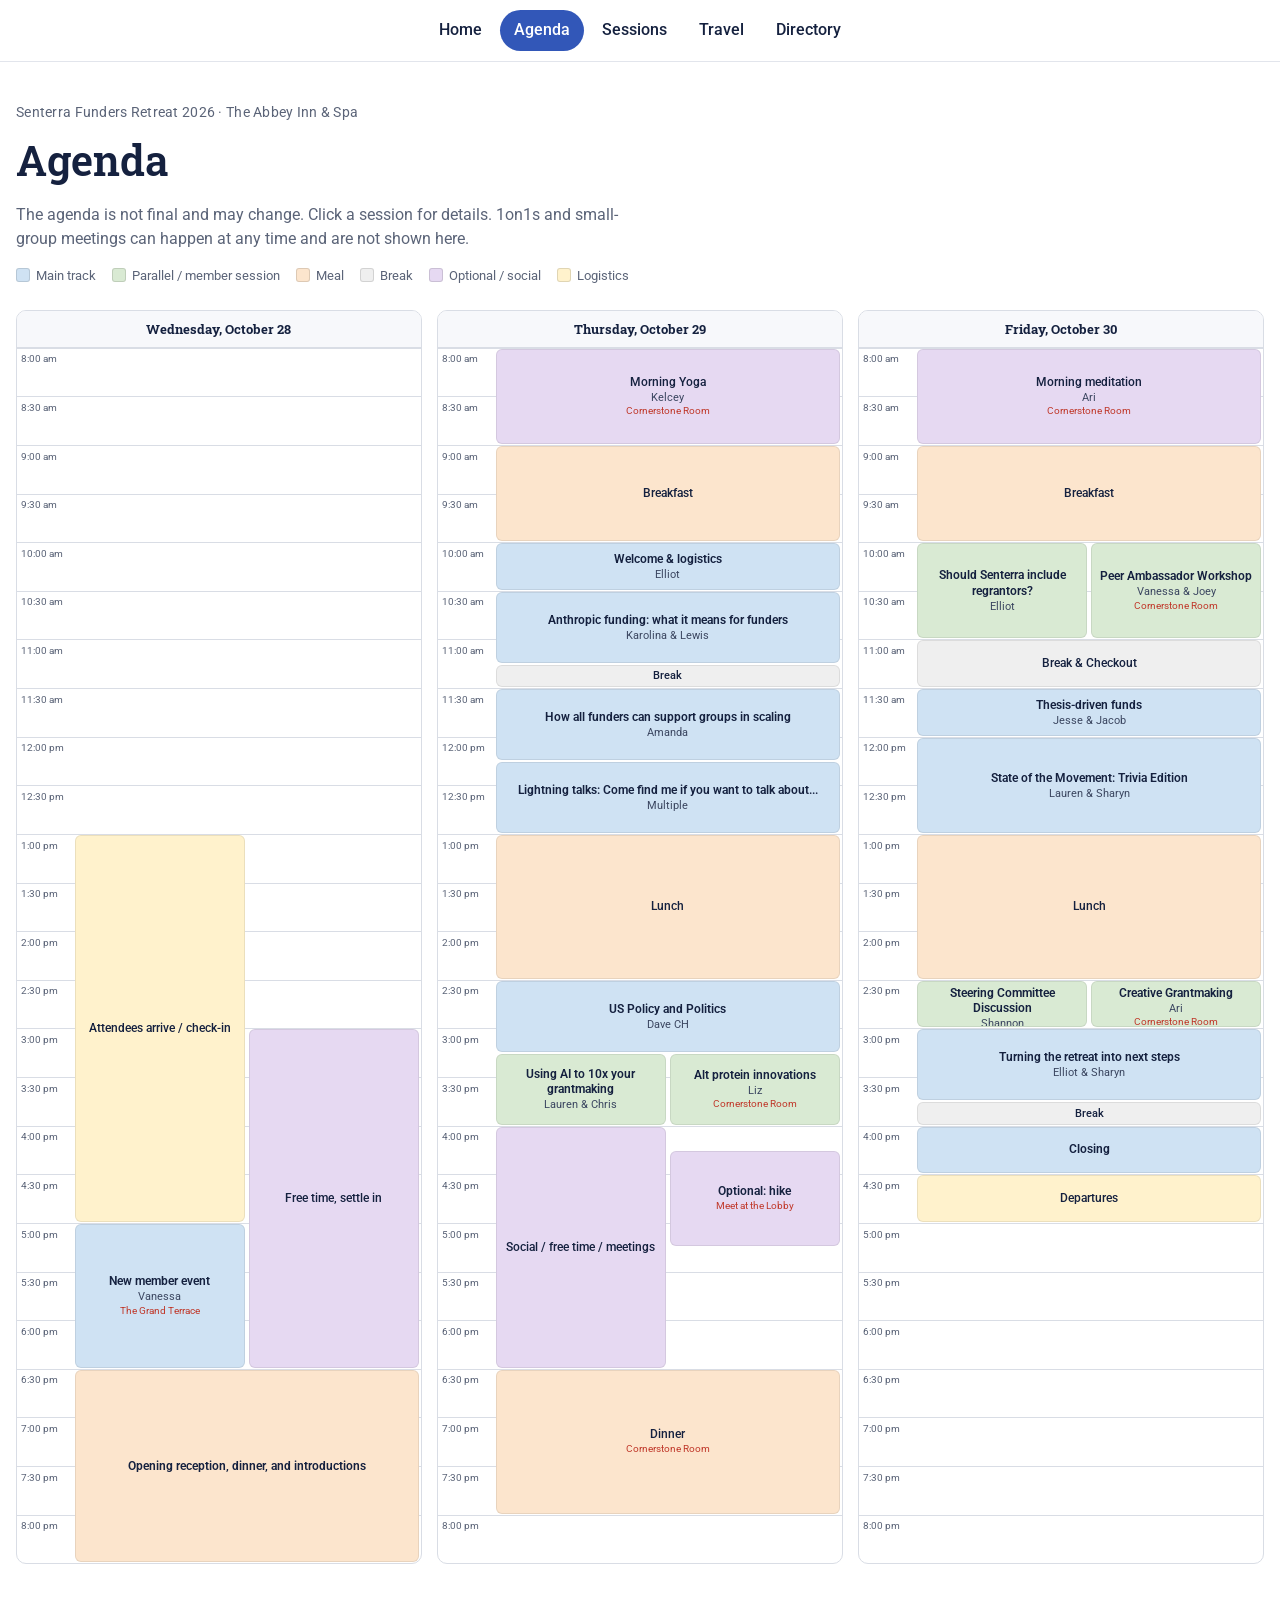
==== agenda.html @ dc3790ec "Update retreat site" ====
<!doctype html>
<html lang="en">
<head>
<meta charset="utf-8">
<meta name="viewport" content="width=device-width, initial-scale=1">
<title>Agenda | Senterra Retreat 2026</title>
<link rel="preconnect" href="https://fonts.googleapis.com">
<link rel="stylesheet" href="https://fonts.googleapis.com/css2?family=Roboto:wght@400;500;700&family=Roboto+Slab:wght@500;600&display=swap">
<link rel="stylesheet" href="style.css?v=1476d43f">
<script>if (/[?&]embed=1/.test(location.search)) document.documentElement.classList.add('embed');</script>
</head>
<body>
<nav class="site-nav" aria-label="Retreat pages"><a href="index.html">Home</a><a href="agenda.html" aria-current=page>Agenda</a><a href="schedule.html">Sessions</a><a href="travel.html">Travel</a><a href="https://docs.google.com/document/d/1ehSNhj6IiJPDJnCOW3jCg2T_M_ziEaqAg6VS68X19io/edit" target="_blank" rel="noopener">Directory</a></nav>
<main>
<header class="page-head">
<p class="eyebrow">Senterra Funders Retreat 2026 &middot; The Abbey Inn &amp; Spa</p>
<h1>Agenda</h1>
<p class="lede">The agenda is not final and may change. Click a session for details. 1on1s and small-group meetings can happen at any time and are not shown here.</p><div class="legend"><span><i style="background:#cfe2f3"></i>Main track</span><span><i style="background:#d9ead3"></i>Parallel / member session</span><span><i style="background:#fce5cd"></i>Meal</span><span><i style="background:#efefef"></i>Break</span><span><i style="background:#e6d9f2"></i>Optional / social</span><span><i style="background:#fff2cc"></i>Logistics</span></div>
</header>
<div class="agenda-days"><section class="day-grid" style="grid-template-rows:auto repeat(50, var(--slot))"><div class="g-day" style="grid-row:1;grid-column:1/4">Wednesday, October 28</div><div class="g-time" style="grid-row:2/4;grid-column:1">8:00 am</div><div class="g-band" style="grid-row:2/4;grid-column:2/4"></div><div class="g-time" style="grid-row:4/6;grid-column:1">8:30 am</div><div class="g-band" style="grid-row:4/6;grid-column:2/4"></div><div class="g-time" style="grid-row:6/8;grid-column:1">9:00 am</div><div class="g-band" style="grid-row:6/8;grid-column:2/4"></div><div class="g-time" style="grid-row:8/10;grid-column:1">9:30 am</div><div class="g-band" style="grid-row:8/10;grid-column:2/4"></div><div class="g-time" style="grid-row:10/12;grid-column:1">10:00 am</div><div class="g-band" style="grid-row:10/12;grid-column:2/4"></div><div class="g-time" style="grid-row:12/14;grid-column:1">10:30 am</div><div class="g-band" style="grid-row:12/14;grid-column:2/4"></div><div class="g-time" style="grid-row:14/16;grid-column:1">11:00 am</div><div class="g-band" style="grid-row:14/16;grid-column:2/4"></div><div class="g-time" style="grid-row:16/18;grid-column:1">11:30 am</div><div class="g-band" style="grid-row:16/18;grid-column:2/4"></div><div class="g-time" style="grid-row:18/20;grid-column:1">12:00 pm</div><div class="g-band" style="grid-row:18/20;grid-column:2/4"></div><div class="g-time" style="grid-row:20/22;grid-column:1">12:30 pm</div><div class="g-band" style="grid-row:20/22;grid-column:2/4"></div><div class="g-time" style="grid-row:22/24;grid-column:1">1:00 pm</div><div class="g-band" style="grid-row:22/24;grid-column:2/4"></div><div class="g-time" style="grid-row:24/26;grid-column:1">1:30 pm</div><div class="g-band" style="grid-row:24/26;grid-column:2/4"></div><div class="g-time" style="grid-row:26/28;grid-column:1">2:00 pm</div><div class="g-band" style="grid-row:26/28;grid-column:2/4"></div><div class="g-time" style="grid-row:28/30;grid-column:1">2:30 pm</div><div class="g-band" style="grid-row:28/30;grid-column:2/4"></div><div class="g-time" style="grid-row:30/32;grid-column:1">3:00 pm</div><div class="g-band" style="grid-row:30/32;grid-column:2/4"></div><div class="g-time" style="grid-row:32/34;grid-column:1">3:30 pm</div><div class="g-band" style="grid-row:32/34;grid-column:2/4"></div><div class="g-time" style="grid-row:34/36;grid-column:1">4:00 pm</div><div class="g-band" style="grid-row:34/36;grid-column:2/4"></div><div class="g-time" style="grid-row:36/38;grid-column:1">4:30 pm</div><div class="g-band" style="grid-row:36/38;grid-column:2/4"></div><div class="g-time" style="grid-row:38/40;grid-column:1">5:00 pm</div><div class="g-band" style="grid-row:38/40;grid-column:2/4"></div><div class="g-time" style="grid-row:40/42;grid-column:1">5:30 pm</div><div class="g-band" style="grid-row:40/42;grid-column:2/4"></div><div class="g-time" style="grid-row:42/44;grid-column:1">6:00 pm</div><div class="g-band" style="grid-row:42/44;grid-column:2/4"></div><div class="g-time" style="grid-row:44/46;grid-column:1">6:30 pm</div><div class="g-band" style="grid-row:44/46;grid-column:2/4"></div><div class="g-time" style="grid-row:46/48;grid-column:1">7:00 pm</div><div class="g-band" style="grid-row:46/48;grid-column:2/4"></div><div class="g-time" style="grid-row:48/50;grid-column:1">7:30 pm</div><div class="g-band" style="grid-row:48/50;grid-column:2/4"></div><div class="g-time" style="grid-row:50/52;grid-column:1">8:00 pm</div><div class="g-band" style="grid-row:50/52;grid-column:2/4"></div><div class="g-item static" style="grid-row:22/38;grid-column:2;background:#fff2cc"><span class="b-title">Attendees arrive / check-in</span></div><div class="g-item static" style="grid-row:30/44;grid-column:3;background:#e6d9f2"><span class="b-title">Free time, settle in</span></div><button type="button" class="g-item" data-id="s3" style="grid-row:38/44;grid-column:2;background:#cfe2f3"><span class="b-title">New member event</span><span class="b-who">Vanessa</span><span class="b-room">The Grand Terrace</span></button><button type="button" class="g-item" data-id="s4" style="grid-row:44/52;grid-column:2/4;background:#fce5cd"><span class="b-title">Opening reception, dinner, and introductions</span></button></section><section class="day-grid" style="grid-template-rows:auto repeat(50, var(--slot))"><div class="g-day" style="grid-row:1;grid-column:1/4">Thursday, October 29</div><div class="g-time" style="grid-row:2/4;grid-column:1">8:00 am</div><div class="g-band" style="grid-row:2/4;grid-column:2/4"></div><div class="g-time" style="grid-row:4/6;grid-column:1">8:30 am</div><div class="g-band" style="grid-row:4/6;grid-column:2/4"></div><div class="g-time" style="grid-row:6/8;grid-column:1">9:00 am</div><div class="g-band" style="grid-row:6/8;grid-column:2/4"></div><div class="g-time" style="grid-row:8/10;grid-column:1">9:30 am</div><div class="g-band" style="grid-row:8/10;grid-column:2/4"></div><div class="g-time" style="grid-row:10/12;grid-column:1">10:00 am</div><div class="g-band" style="grid-row:10/12;grid-column:2/4"></div><div class="g-time" style="grid-row:12/14;grid-column:1">10:30 am</div><div class="g-band" style="grid-row:12/14;grid-column:2/4"></div><div class="g-time" style="grid-row:14/16;grid-column:1">11:00 am</div><div class="g-band" style="grid-row:14/16;grid-column:2/4"></div><div class="g-time" style="grid-row:16/18;grid-column:1">11:30 am</div><div class="g-band" style="grid-row:16/18;grid-column:2/4"></div><div class="g-time" style="grid-row:18/20;grid-column:1">12:00 pm</div><div class="g-band" style="grid-row:18/20;grid-column:2/4"></div><div class="g-time" style="grid-row:20/22;grid-column:1">12:30 pm</div><div class="g-band" style="grid-row:20/22;grid-column:2/4"></div><div class="g-time" style="grid-row:22/24;grid-column:1">1:00 pm</div><div class="g-band" style="grid-row:22/24;grid-column:2/4"></div><div class="g-time" style="grid-row:24/26;grid-column:1">1:30 pm</div><div class="g-band" style="grid-row:24/26;grid-column:2/4"></div><div class="g-time" style="grid-row:26/28;grid-column:1">2:00 pm</div><div class="g-band" style="grid-row:26/28;grid-column:2/4"></div><div class="g-time" style="grid-row:28/30;grid-column:1">2:30 pm</div><div class="g-band" style="grid-row:28/30;grid-column:2/4"></div><div class="g-time" style="grid-row:30/32;grid-column:1">3:00 pm</div><div class="g-band" style="grid-row:30/32;grid-column:2/4"></div><div class="g-time" style="grid-row:32/34;grid-column:1">3:30 pm</div><div class="g-band" style="grid-row:32/34;grid-column:2/4"></div><div class="g-time" style="grid-row:34/36;grid-column:1">4:00 pm</div><div class="g-band" style="grid-row:34/36;grid-column:2/4"></div><div class="g-time" style="grid-row:36/38;grid-column:1">4:30 pm</div><div class="g-band" style="grid-row:36/38;grid-column:2/4"></div><div class="g-time" style="grid-row:38/40;grid-column:1">5:00 pm</div><div class="g-band" style="grid-row:38/40;grid-column:2/4"></div><div class="g-time" style="grid-row:40/42;grid-column:1">5:30 pm</div><div class="g-band" style="grid-row:40/42;grid-column:2/4"></div><div class="g-time" style="grid-row:42/44;grid-column:1">6:00 pm</div><div class="g-band" style="grid-row:42/44;grid-column:2/4"></div><div class="g-time" style="grid-row:44/46;grid-column:1">6:30 pm</div><div class="g-band" style="grid-row:44/46;grid-column:2/4"></div><div class="g-time" style="grid-row:46/48;grid-column:1">7:00 pm</div><div class="g-band" style="grid-row:46/48;grid-column:2/4"></div><div class="g-time" style="grid-row:48/50;grid-column:1">7:30 pm</div><div class="g-band" style="grid-row:48/50;grid-column:2/4"></div><div class="g-time" style="grid-row:50/52;grid-column:1">8:00 pm</div><div class="g-band" style="grid-row:50/52;grid-column:2/4"></div><div class="g-item static" style="grid-row:2/6;grid-column:2/4;background:#e6d9f2"><span class="b-title">Morning Yoga</span><span class="b-who">Kelcey</span><span class="b-room">Cornerstone Room</span></div><div class="g-item static" style="grid-row:6/10;grid-column:2/4;background:#fce5cd"><span class="b-title">Breakfast</span></div><button type="button" class="g-item" data-id="s7" style="grid-row:10/12;grid-column:2/4;background:#cfe2f3"><span class="b-title">Welcome &amp; logistics</span><span class="b-who">Elliot</span></button><button type="button" class="g-item" data-id="s8" style="grid-row:12/15;grid-column:2/4;background:#cfe2f3"><span class="b-title">Anthropic funding: what it means for funders</span><span class="b-who">Karolina &amp; Lewis</span></button><div class="g-item static short" style="grid-row:15/16;grid-column:2/4;background:#efefef"><span class="b-title">Break</span></div><button type="button" class="g-item" data-id="s10" style="grid-row:16/19;grid-column:2/4;background:#cfe2f3"><span class="b-title">How all funders can support groups in scaling</span><span class="b-who">Amanda</span></button><button type="button" class="g-item" data-id="s11" style="grid-row:19/22;grid-column:2/4;background:#cfe2f3"><span class="b-title">Lightning talks: Come find me if you want to talk about...</span><span class="b-who">Multiple</span></button><div class="g-item static" style="grid-row:22/28;grid-column:2/4;background:#fce5cd"><span class="b-title">Lunch</span></div><button type="button" class="g-item" data-id="s13" style="grid-row:28/31;grid-column:2/4;background:#cfe2f3"><span class="b-title">US Policy and Politics</span><span class="b-who">Dave CH</span></button><button type="button" class="g-item" data-id="s14" style="grid-row:31/34;grid-column:2;background:#d9ead3"><span class="b-title">Using AI to 10x your grantmaking</span><span class="b-who">Lauren &amp; Chris</span></button><button type="button" class="g-item" data-id="s15" style="grid-row:31/34;grid-column:3;background:#d9ead3"><span class="b-title">Alt protein innovations</span><span class="b-who">Liz</span><span class="b-room">Cornerstone Room</span></button><div class="g-item static" style="grid-row:34/44;grid-column:2;background:#e6d9f2"><span class="b-title">Social / free time / meetings</span></div><button type="button" class="g-item" data-id="s17" style="grid-row:35/39;grid-column:3;background:#e6d9f2"><span class="b-title">Optional: hike</span><span class="b-room">Meet at the Lobby</span></button><div class="g-item static" style="grid-row:44/50;grid-column:2/4;background:#fce5cd"><span class="b-title">Dinner</span><span class="b-room">Cornerstone Room</span></div></section><section class="day-grid" style="grid-template-rows:auto repeat(50, var(--slot))"><div class="g-day" style="grid-row:1;grid-column:1/4">Friday, October 30</div><div class="g-time" style="grid-row:2/4;grid-column:1">8:00 am</div><div class="g-band" style="grid-row:2/4;grid-column:2/4"></div><div class="g-time" style="grid-row:4/6;grid-column:1">8:30 am</div><div class="g-band" style="grid-row:4/6;grid-column:2/4"></div><div class="g-time" style="grid-row:6/8;grid-column:1">9:00 am</div><div class="g-band" style="grid-row:6/8;grid-column:2/4"></div><div class="g-time" style="grid-row:8/10;grid-column:1">9:30 am</div><div class="g-band" style="grid-row:8/10;grid-column:2/4"></div><div class="g-time" style="grid-row:10/12;grid-column:1">10:00 am</div><div class="g-band" style="grid-row:10/12;grid-column:2/4"></div><div class="g-time" style="grid-row:12/14;grid-column:1">10:30 am</div><div class="g-band" style="grid-row:12/14;grid-column:2/4"></div><div class="g-time" style="grid-row:14/16;grid-column:1">11:00 am</div><div class="g-band" style="grid-row:14/16;grid-column:2/4"></div><div class="g-time" style="grid-row:16/18;grid-column:1">11:30 am</div><div class="g-band" style="grid-row:16/18;grid-column:2/4"></div><div class="g-time" style="grid-row:18/20;grid-column:1">12:00 pm</div><div class="g-band" style="grid-row:18/20;grid-column:2/4"></div><div class="g-time" style="grid-row:20/22;grid-column:1">12:30 pm</div><div class="g-band" style="grid-row:20/22;grid-column:2/4"></div><div class="g-time" style="grid-row:22/24;grid-column:1">1:00 pm</div><div class="g-band" style="grid-row:22/24;grid-column:2/4"></div><div class="g-time" style="grid-row:24/26;grid-column:1">1:30 pm</div><div class="g-band" style="grid-row:24/26;grid-column:2/4"></div><div class="g-time" style="grid-row:26/28;grid-column:1">2:00 pm</div><div class="g-band" style="grid-row:26/28;grid-column:2/4"></div><div class="g-time" style="grid-row:28/30;grid-column:1">2:30 pm</div><div class="g-band" style="grid-row:28/30;grid-column:2/4"></div><div class="g-time" style="grid-row:30/32;grid-column:1">3:00 pm</div><div class="g-band" style="grid-row:30/32;grid-column:2/4"></div><div class="g-time" style="grid-row:32/34;grid-column:1">3:30 pm</div><div class="g-band" style="grid-row:32/34;grid-column:2/4"></div><div class="g-time" style="grid-row:34/36;grid-column:1">4:00 pm</div><div class="g-band" style="grid-row:34/36;grid-column:2/4"></div><div class="g-time" style="grid-row:36/38;grid-column:1">4:30 pm</div><div class="g-band" style="grid-row:36/38;grid-column:2/4"></div><div class="g-time" style="grid-row:38/40;grid-column:1">5:00 pm</div><div class="g-band" style="grid-row:38/40;grid-column:2/4"></div><div class="g-time" style="grid-row:40/42;grid-column:1">5:30 pm</div><div class="g-band" style="grid-row:40/42;grid-column:2/4"></div><div class="g-time" style="grid-row:42/44;grid-column:1">6:00 pm</div><div class="g-band" style="grid-row:42/44;grid-column:2/4"></div><div class="g-time" style="grid-row:44/46;grid-column:1">6:30 pm</div><div class="g-band" style="grid-row:44/46;grid-column:2/4"></div><div class="g-time" style="grid-row:46/48;grid-column:1">7:00 pm</div><div class="g-band" style="grid-row:46/48;grid-column:2/4"></div><div class="g-time" style="grid-row:48/50;grid-column:1">7:30 pm</div><div class="g-band" style="grid-row:48/50;grid-column:2/4"></div><div class="g-time" style="grid-row:50/52;grid-column:1">8:00 pm</div><div class="g-band" style="grid-row:50/52;grid-column:2/4"></div><div class="g-item static" style="grid-row:2/6;grid-column:2/4;background:#e6d9f2"><span class="b-title">Morning meditation</span><span class="b-who">Ari</span><span class="b-room">Cornerstone Room</span></div><div class="g-item static" style="grid-row:6/10;grid-column:2/4;background:#fce5cd"><span class="b-title">Breakfast</span></div><button type="button" class="g-item" data-id="s21" style="grid-row:10/14;grid-column:2;background:#d9ead3"><span class="b-title">Should Senterra include regrantors?</span><span class="b-who">Elliot</span></button><button type="button" class="g-item" data-id="s22" style="grid-row:10/14;grid-column:3;background:#d9ead3"><span class="b-title">Peer Ambassador Workshop</span><span class="b-who">Vanessa &amp; Joey</span><span class="b-room">Cornerstone Room</span></button><div class="g-item static" style="grid-row:14/16;grid-column:2/4;background:#efefef"><span class="b-title">Break &amp; Checkout</span></div><button type="button" class="g-item" data-id="s24" style="grid-row:16/18;grid-column:2/4;background:#cfe2f3"><span class="b-title">Thesis-driven funds</span><span class="b-who">Jesse &amp; Jacob</span></button><button type="button" class="g-item" data-id="s25" style="grid-row:18/22;grid-column:2/4;background:#cfe2f3"><span class="b-title">State of the Movement: Trivia Edition</span><span class="b-who">Lauren &amp; Sharyn</span></button><div class="g-item static" style="grid-row:22/28;grid-column:2/4;background:#fce5cd"><span class="b-title">Lunch</span></div><button type="button" class="g-item" data-id="s27" style="grid-row:28/30;grid-column:2;background:#d9ead3"><span class="b-title">Steering Committee Discussion</span><span class="b-who">Shannon</span></button><button type="button" class="g-item" data-id="s28" style="grid-row:28/30;grid-column:3;background:#d9ead3"><span class="b-title">Creative Grantmaking</span><span class="b-who">Ari</span><span class="b-room">Cornerstone Room</span></button><button type="button" class="g-item" data-id="s29" style="grid-row:30/33;grid-column:2/4;background:#cfe2f3"><span class="b-title">Turning the retreat into next steps</span><span class="b-who">Elliot &amp; Sharyn</span></button><div class="g-item static short" style="grid-row:33/34;grid-column:2/4;background:#efefef"><span class="b-title">Break</span></div><button type="button" class="g-item" data-id="s31" style="grid-row:34/36;grid-column:2/4;background:#cfe2f3"><span class="b-title">Closing</span></button><div class="g-item static" style="grid-row:36/38;grid-column:2/4;background:#fff2cc"><span class="b-title">Departures</span></div></section></div><dialog id="detail"><div class="m-head"><h3 id="m-title"></h3><button type="button" class="m-close" aria-label="Close">&times;</button></div><div id="m-body"></div></dialog>
</main>
<script>(function(){var D={"s3": {"title": "New member event", "html": "<p class=\"m-meta\">5:00 pm to 6:30 pm · 90 min · The Grand Terrace<\/p><div class=\"m-who\"><h4>Led by<\/h4><span class=\"leader\"><strong>Vanessa Johansson<\/strong>, European Philanthropy Lead, Senterra Funders; The Expanding Circle Fund<\/span><\/div><div class=\"part\"><h4>What it covers<\/h4><p>This session is an informal gathering for new Senterra members to meet each other and the team.<\/p><\/div><div class=\"part\"><h4>Who it&#x27;s for<\/h4><p>Members attending their first Senterra retreat, or who joined in the past year.<\/p><\/div><div class=\"part\"><h4>What you&#x27;ll get out of it<\/h4><p>This will be a chance to build connections early, so you can make the most of the retreat.<\/p><\/div>"}, "s4": {"title": "Opening reception, dinner, and introductions", "html": "<p class=\"m-meta\">6:30 pm to 8:30 pm · 120 min<\/p><p>During the reception there will be a short activity to meet some of the other attendees.<\/p>"}, "s7": {"title": "Welcome & logistics", "html": "<p class=\"m-meta\">10:00 am to 10:30 am · 30 min<\/p><div class=\"m-who\"><h4>Led by<\/h4><span class=\"leader\"><strong>Elliot Teperman<\/strong>, Director of Partnerships, Senterra Funders<\/span><\/div><div class=\"part\"><h4>What it covers<\/h4><p>This session will open the retreat with remarks on its goals, how the program is structured, and what has changed from previous years.<\/p><\/div><div class=\"part\"><h4>Who it&#x27;s for<\/h4><p>All attendees.<\/p><\/div><div class=\"part\"><h4>What you&#x27;ll get out of it<\/h4><p>Attendees will have a clear picture of the program and how to make the most of their time at the retreat.<\/p><\/div>"}, "s8": {"title": "Anthropic funding: what it means for funders", "html": "<p class=\"m-meta\">10:30 am to 11:15 am · 45 min<\/p><div class=\"m-who\"><h4>Led by<\/h4><span class=\"leader\"><strong>Karolina Sarek<\/strong>, Director, Effective Altruism Animal Welfare Fund<\/span><span class=\"leader\"><strong>Lewis Bollard<\/strong>, Farm Animal Welfare Fund Managing Director, Coefficient Giving<\/span><\/div><div class=\"part\"><h4>What it covers<\/h4><p>The potential impact of Anthropic donors on the FAW movement and its funders<\/p><\/div><div class=\"part\"><h4>Who it&#x27;s for<\/h4><p>Funders interested in modifying their approach in light of new Anthropic donors<\/p><\/div><div class=\"part\"><h4>What you&#x27;ll get out of it<\/h4><p>How EA AWF and CG are reacting, and how other funders may approach this question<\/p><\/div>"}, "s10": {"title": "How all funders can support groups in scaling", "html": "<p class=\"m-meta\">11:30 am to 12:15 pm · 45 min<\/p><div class=\"m-who\"><h4>Led by<\/h4><span class=\"leader\"><strong>Amanda Hungerford<\/strong>, Senior Program Officer for Farm Animal Welfare, Coefficient Giving<\/span><\/div><div class=\"part\"><h4>What it covers<\/h4><p>This session will consider how to think about scaling grantees.  It will include questions to ask when groups scale (or have recently scaled up), as well as ways to support organizations as they scale.<\/p><\/div><div class=\"part\"><h4>Who it&#x27;s for<\/h4><p>Funders who are interested in funding growing organizations, as well as funders who are interested in meta organizations that can offer support to scaling groups.<\/p><\/div><div class=\"part\"><h4>What you&#x27;ll get out of it<\/h4><p>This will be a place to discuss assessing groups’ readiness to scale, and how to help groups to scale responsibly.<\/p><\/div>"}, "s11": {"title": "Lightning talks: Come find me if you want to talk about...", "html": "<p class=\"m-meta\">12:15 pm to 1:00 pm · 45 min<\/p><div class=\"m-who\"><h4>Led by<\/h4><span class=\"leader\"><strong>Multiple<\/strong><\/span><\/div><div class=\"part\"><h4>What it covers<\/h4><p>This session will be a series of 5-minute talks, each an invitation for more discussion on a topic chosen by the speaker. There will be no Q&amp;A after each talk, so conversations continue over the rest of the retreat.<\/p><\/div><div class=\"part\"><h4>Who it&#x27;s for<\/h4><p>All attendees, especially anyone looking for new ideas or people to connect with.<\/p><\/div><div class=\"part\"><h4>What you&#x27;ll get out of it<\/h4><p>Attendees will get a quick tour of topics members care about, and will know which speakers to find for follow-up conversations.<\/p><\/div><div class=\"part\"><h4>Talks include<\/h4><ul class=\"talks\"><li><strong>Ultra processed Foods: Opportunity and Risk<\/strong> <span class=\"who\">Meghan O&#x27;Brien Lowery<\/span><\/li><li><strong>Why active grantmaking will be more important in the future<\/strong> <span class=\"who\">Joey Savoie<\/span><\/li><li><strong>What is the Senterra Steering Committee<\/strong> <span class=\"who\">Shannon Campion<\/span><\/li><li><strong>Unlocking More Climate Capital for Food Systems<\/strong> <span class=\"who\">Max Elder<\/span><\/li><li><strong>How Elections Are Won And Lost<\/strong> <span class=\"who\">Chris Conrad<\/span><\/li><li><strong>We Need More Policy Researchers<\/strong> <span class=\"who\">Gage Weston<\/span><\/li><\/ul><\/div>"}, "s13": {"title": "US Policy and Politics", "html": "<p class=\"m-meta\">2:30 pm to 3:15 pm · 45 min<\/p><div class=\"m-who\"><h4>Led by<\/h4><span class=\"leader\"><strong>David Coman-Hidy<\/strong>, President, The Navigation Fund<\/span><\/div><div class=\"part\"><h4>What it covers<\/h4><p>What we learned fighting the Save Our Bacon Act, where political work for animals is headed over the next few years, and the practical ways individual donors can get involved, from c4 giving to direct contributions to candidates.<\/p><\/div><div class=\"part\"><h4>Who it&#x27;s for<\/h4><p>Anyone curious about the movement&#x27;s growing political work, and especially anyone who&#x27;s felt a little uneasy about giving money to politicians.<\/p><\/div><div class=\"part\"><h4>What you&#x27;ll get out of it<\/h4><p>A clear case for why political giving may be one of the highest-leverage moves available to individual donors right now, plus concrete next steps if you want to jump in.<\/p><\/div>"}, "s14": {"title": "Using AI to 10x your grantmaking", "html": "<p class=\"m-meta\">3:15 pm to 4:00 pm · 45 min<\/p><div class=\"m-who\"><h4>Led by<\/h4><span class=\"leader\"><strong>Lauren Kohler<\/strong>, Director of Philanthropy, Stray Dog Institute<\/span><span class=\"leader\"><strong>Chris Conrad<\/strong>, Director of Research &amp; Programs, Nova Vista Foundation<\/span><\/div><div class=\"part\"><h4>What it covers<\/h4><p>How two funders use AI at each stage of their grantmaking cycles to significantly expand the depth, breadth, and speed of their philanthropy. We’ll look at AI-powered due diligence and research, portfolio scoring, writing, and more, and demonstrate how each workflow was built.<\/p><\/div><div class=\"part\"><h4>Who it&#x27;s for<\/h4><p>Grantmakers at any level of AI familiarity are welcome. The two presentations are pitched at different levels of technical depth, and we&#x27;ll open with a quick activity to gauge attendees’ AI use and familiarity.<\/p><\/div><div class=\"part\"><h4>What you&#x27;ll get out of it<\/h4><p>Specific, replicable AI applications for grantmaking shown through screenshots of the actual tools in use, as well as time to brainstorm and discuss how these approaches could apply to your own work.<\/p><\/div>"}, "s15": {"title": "Alt protein innovations", "html": "<p class=\"m-meta\">3:15 pm to 4:00 pm · 45 min · Cornerstone Room · Parallel session<\/p><div class=\"m-who\"><h4>Led by<\/h4><span class=\"leader\"><strong>Liz Specht<\/strong>, VP of Science &amp; Strategic Initiatives, Food System Innovations<\/span><\/div><p class=\"tbc\">Session details coming soon.<\/p>"}, "s17": {"title": "Optional: hike", "html": "<p class=\"m-meta\">4:15 pm to 5:15 pm · 60 min · Meet at the Lobby<\/p><p>The hike is a gentle 40 minute loop around Fort Hill Park.<\/p><div class=\"part\"><h4>Details<\/h4><p>Fort Hill Park has wooded dirt trails with some rocky sections and a few moderately steep stretches, but it isn’t a demanding hike. Sturdy sneakers or walking shoes with good grip are enough, so there’s no need to pack boots in your luggage. If it’s been raining, the trails can be a bit muddy, so a pair of shoes you don’t mind getting dirty is ideal.<\/p><\/div>"}, "s21": {"title": "Should Senterra include regrantors?", "html": "<p class=\"m-meta\">10:00 am to 11:00 am · 60 min<\/p><div class=\"m-who\"><h4>Led by<\/h4><span class=\"leader\"><strong>Elliot Teperman<\/strong>, Director of Partnerships, Senterra Funders<\/span><\/div><div class=\"part\"><h4>What it covers<\/h4><p>This session will gather member views on whether Senterra should make some programming available to regranters given the coming increase in regrantors. We&#x27;ll explore the viability and pros and cons of different options.<\/p><\/div><div class=\"part\"><h4>Who it&#x27;s for<\/h4><p>Members who give through regranters, work closely with them, or have views on who should be part of Senterra’s community.<\/p><\/div><div class=\"part\"><h4>What you&#x27;ll get out of it<\/h4><p>This will be a place to weigh the benefits and risks of each approach, informing how Senterra defines membership going forward.<\/p><\/div>"}, "s22": {"title": "Peer Ambassador Workshop", "html": "<p class=\"m-meta\">10:00 am to 11:00 am · 60 min · Cornerstone Room · Parallel session<\/p><div class=\"m-who\"><h4>Led by<\/h4><span class=\"leader\"><strong>Vanessa Johansson<\/strong>, European Philanthropy Lead, Senterra Funders; The Expanding Circle Fund<\/span><span class=\"leader\"><strong>Joey Savoie<\/strong>, The Expanding Circle Fund<\/span><\/div><div class=\"part\"><h4>What it covers<\/h4><p>Often, the most impactful thing you can do as a donor is to help your network give more, and give better. This workshop offers a practical playbook grounded in psychology, matchmaking principles, and field-tested event formats.<\/p><\/div><div class=\"part\"><h4>Who it&#x27;s for<\/h4><p>Anybody who would like to mobilise more funding towards philanthropic causes from their peers, or funding towards more impactful areas<\/p><\/div><div class=\"part\"><h4>What you&#x27;ll get out of it<\/h4><p>A guidebook to help mobilise more capital from peers into animal advocacy, and increased confidence to do so.<\/p><\/div>"}, "s24": {"title": "Thesis-driven funds", "html": "<p class=\"m-meta\">11:30 am to 12:00 pm · 30 min<\/p><div class=\"m-who\"><h4>Led by<\/h4><span class=\"leader\"><strong>Jesse Marks<\/strong><\/span><span class=\"leader\"><strong>Jacob Eliosoff<\/strong><\/span><\/div><p>This session will explore the role of thesis-driven funds and regranting in a funder’s portfolio. We&#x27;ll cover the case for deferring to a fund’s specific theory of change, as well as the limits of that approach. More details coming soon.<\/p>"}, "s25": {"title": "State of the Movement: Trivia Edition", "html": "<p class=\"m-meta\">12:00 pm to 1:00 pm · 60 min<\/p><div class=\"m-who\"><h4>Led by<\/h4><span class=\"leader\"><strong>Lauren Kohler<\/strong>, Director of Philanthropy, Stray Dog Institute<\/span><span class=\"leader\"><strong>Sharyn Marie<\/strong>, Director of Philanthropic Advising, Senterra Funders<\/span><\/div><div class=\"part\"><h4>What it covers<\/h4><p>Live trivia combined with a fast-paced look back at the past year in farmed animal protection, pairing new State of the Movement funding data with an overview of the movement’s biggest wins, setbacks and trends. The session will close with a preview of Stray Dog&#x27;s new Movement Intelligence platform. Bring your phone to participate in the trivia.<\/p><\/div><div class=\"part\"><h4>Who it&#x27;s for<\/h4><p>Any member interested in a current, data-grounded picture of the movement. No prior knowledge required - the session is designed so that funders at any level of movement knowledge can participate, win prizes, and come away with new learnings.<\/p><\/div><div class=\"part\"><h4>What you&#x27;ll get out of it<\/h4><p>A view of how movement resources have shifted by geography, animal and intervention, and examples of specific wins and trends, as well as a first look at the Movement Intelligence platform. Plus, bragging rights and prizes.<\/p><\/div>"}, "s27": {"title": "Steering Committee positions within Senterra", "html": "<p class=\"m-meta\">2:30 pm to 3:00 pm · 30 min<\/p><div class=\"m-who\"><h4>Led by<\/h4><span class=\"leader\"><strong>Shannon Campion<\/strong>, Executive Director, Senterra Funders<\/span><\/div><div class=\"part\"><h4>What it covers<\/h4><p>This session will give an overview of the Steering Committee at Senterra, and what is involved.<\/p><\/div><div class=\"part\"><h4>Who it&#x27;s for<\/h4><p>Members who are interested in helping to govern Senterra and shape its direction.<\/p><\/div><div class=\"part\"><h4>What you&#x27;ll get out of it<\/h4><p>This will be a place to understand the roles and time commitment, so you can decide whether to put your name forward.<\/p><\/div>"}, "s28": {"title": "Creative Ways to Multiply Your Giving", "html": "<p class=\"m-meta\">2:30 pm to 3:00 pm · 30 min · Cornerstone Room · Parallel session<\/p><div class=\"m-who\"><h4>Led by<\/h4><span class=\"leader\"><strong>Ari Nessel<\/strong>, Founder, Mobius<\/span><\/div><div class=\"part\"><h4>What it covers<\/h4><p>Ari walks through the field-tested ways Mobius stretches its giving beyond the standard grant, from counterfactual matches, bequest matches and catalytic first-dollar grants to bridge loans and non-financial support like shared housing and coaching.<\/p><\/div><div class=\"part\"><h4>Who it&#x27;s for<\/h4><p>Any funder who wants more impact per dollar, and especially individual donors and smaller funders looking to make their giving go further.<\/p><\/div><div class=\"part\"><h4>What you&#x27;ll get out of it<\/h4><p>A practical menu of giving structures funders can consider adopting for their own grantmaking.<\/p><\/div>"}, "s29": {"title": "Turning the retreat into next steps", "html": "<p class=\"m-meta\">3:00 pm to 3:45 pm · 45 min<\/p><div class=\"m-who\"><h4>Led by<\/h4><span class=\"leader\"><strong>Elliot Teperman<\/strong>, Director of Partnerships, Senterra Funders<\/span><span class=\"leader\"><strong>Sharyn Marie<\/strong>, Director of Philanthropic Advising, Senterra Funders<\/span><\/div><div class=\"part\"><h4>What it covers<\/h4><p>This session will give attendees time to review the ideas, connections, and open questions that came up over the retreat and turn them into concrete follow-ups. This includes both personal next steps, and new projects that Senterra or Senterra members might spin up.<\/p><\/div><div class=\"part\"><h4>Who it&#x27;s for<\/h4><p>All attendees, particularly those who have new collaborations, projects, or changes to their giving in mind.<\/p><\/div><div class=\"part\"><h4>What you&#x27;ll get out of it<\/h4><p>Attendees will leave with specific next steps, people to follow up with, and a plan for how to keep the momentum going after the retreat.<\/p><\/div>"}, "s31": {"title": "Closing", "html": "<p class=\"m-meta\">4:00 pm to 4:30 pm · 30 min<\/p><div class=\"part\"><h4>What it covers<\/h4><p>This session will wrap up the retreat by drawing together key themes and takeaways, both personal and collective. It will also cover next steps for Senterra and for members.<\/p><\/div><div class=\"part\"><h4>Who it&#x27;s for<\/h4><p>All attendees.<\/p><\/div><div class=\"part\"><h4>What you&#x27;ll get out of it<\/h4><p>Attendees will leave with clarity on what to follow up on and how to stay connected after the retreat.<\/p><\/div>"}};var dlg=document.getElementById('detail');document.addEventListener('click',function(e){var b=e.target.closest('[data-id]');if(b&&D[b.dataset.id]){document.getElementById('m-title').textContent=D[b.dataset.id].title;document.getElementById('m-body').innerHTML=D[b.dataset.id].html;dlg.showModal();}if(e.target===dlg||e.target.closest('.m-close'))dlg.close();});})();</script>
</body>
</html>
---- style.css ----
:root {
  --ink: #15213f;
  --muted: #5b6478;
  --accent: #3257b8;
  --accent-soft: #e9eefa;
  --line: #e2e5ec;
  --bg: #ffffff;
  --panel: #f7f8fb;
  --meal: #fbf3e4;
  --optional: #eef6ef;
  --par: #f3eefa;
  --par-ink: #6a43a8;
}
@media (prefers-color-scheme: dark) {
  :root:not([data-theme="light"]) {
    --ink: #e8ebf3; --muted: #a2a9ba; --accent: #8fa8ec; --accent-soft: #1f2a47;
    --line: #2c3343; --bg: #11141c; --panel: #181c26; --meal: #2a2416;
    --optional: #17261b; --par: #241c33; --par-ink: #c3a8f0;
  }
}
:root[data-theme="dark"] {
  --ink: #e8ebf3; --muted: #a2a9ba; --accent: #8fa8ec; --accent-soft: #1f2a47;
  --line: #2c3343; --bg: #11141c; --panel: #181c26; --meal: #2a2416;
  --optional: #17261b; --par: #241c33; --par-ink: #c3a8f0;
}

* { box-sizing: border-box; }
body {
  margin: 0; background: var(--bg); color: var(--ink);
  font: 16px/1.55 Roboto, system-ui, sans-serif;
}
main { max-width: 1080px; margin: 0 auto; padding: 24px 16px 64px; }
a { color: var(--accent); }
h1, h2 { font-family: "Roboto Slab", Georgia, serif; font-weight: 600; }

.site-nav {
  position: sticky; top: 0; z-index: 5; display: flex; gap: 4px; justify-content: center;
  padding: 10px 16px; background: var(--bg); border-bottom: 1px solid var(--line); flex-wrap: wrap;
}
.site-nav a {
  padding: 8px 14px; border-radius: 999px; text-decoration: none; color: var(--ink); font-weight: 500;
}
.site-nav a:hover { background: var(--accent-soft); }
.site-nav a[aria-current] { background: var(--accent); color: #fff; }
.embed .site-nav, .embed .eyebrow, .embed .page-head h1 { display: none; }
.embed main { padding-top: 8px; }

.page-head { margin-bottom: 24px; }
.eyebrow { color: var(--muted); font-size: 14px; margin: 16px 0 4px; letter-spacing: .02em; }
.page-head h1 { font-size: clamp(30px, 5vw, 42px); margin: 0 0 10px; }
.lede { color: var(--muted); max-width: 70ch; margin: 0; }
.notice {
  background: var(--panel); border-left: 3px solid var(--accent); padding: 12px 14px;
  border-radius: 6px; font-size: 14px; color: var(--muted); max-width: 80ch;
}

.toolbar { display: flex; gap: 12px; align-items: center; justify-content: space-between;
  flex-wrap: wrap; margin-top: 18px; }
.jump { display: flex; gap: 6px; flex-wrap: wrap; }
.jump a, .toolbar button {
  font: inherit; font-size: 14px; padding: 6px 12px; border-radius: 999px;
  border: 1px solid var(--line); background: var(--bg); color: var(--ink); text-decoration: none; cursor: pointer;
}
.jump a:hover, .toolbar button:hover { border-color: var(--accent); }
.toolbar input {
  width: 100%; max-width: 520px; font: inherit; padding: 10px 14px; border-radius: 8px;
  border: 1px solid var(--line); background: var(--bg); color: var(--ink);
}

time { font-variant-numeric: tabular-nums; color: var(--muted); white-space: nowrap; }
.who { color: var(--muted); }
.tag {
  display: inline-block; font-size: 11px; font-weight: 700; text-transform: uppercase; letter-spacing: .05em;
  color: var(--par-ink); background: var(--par); padding: 1px 7px; border-radius: 4px; margin-right: 8px;
  vertical-align: 2px;
}
.tbc { color: var(--muted); font-style: italic; }

/* Agenda outline */
.days { display: grid; grid-template-columns: repeat(auto-fit, minmax(290px, 1fr)); gap: 20px; }
.day { background: var(--panel); border-radius: 12px; padding: 18px; }
.day h2, .day-block h2 { font-size: 20px; margin: 0 0 12px; }
.day h2 span, .day-block h2 span {
  display: block; font: 400 14px Roboto, sans-serif; color: var(--muted); margin-top: 2px;
}
.outline { list-style: none; margin: 0; padding: 0; }
.outline li {
  display: grid; grid-template-columns: 72px 1fr; gap: 8px; padding: 8px 0;
  border-top: 1px solid var(--line); font-size: 15px;
}
.outline li:first-child { border-top: 0; }
.outline .what { font-weight: 500; }
.outline .who { display: block; font-weight: 400; font-size: 13px; }
.outline li[data-kind="meal"] .what, .outline li[data-kind="break"] .what,
.outline li[data-kind="logistics"] .what, .outline li[data-kind="optional"] .what {
  font-weight: 400; color: var(--muted);
}
.outline li.par { padding-left: 12px; border-left: 2px solid var(--par-ink); }

/* Session details */
.day-block { margin-top: 36px; scroll-margin-top: 64px; }
.slot { display: grid; grid-template-columns: 80px 1fr; gap: 10px; }
.slot.minor {
  padding: 9px 14px; font-size: 14px; color: var(--muted); border-radius: 8px; margin: 6px 0;
}
.slot.minor[data-kind="meal"] { background: var(--meal); }
.slot.minor[data-kind="optional"] { background: var(--optional); }
.slot.minor .room { grid-column: 2; font-size: 13px; }
details.session {
  display: block; border: 1px solid var(--line); border-radius: 10px; margin: 8px 0; background: var(--bg);
}
details.session.par { border-left: 4px solid var(--par-ink); }
details.session[open] { border-color: var(--accent); }
details.session summary {
  display: grid; grid-template-columns: 80px 1fr 20px; gap: 10px; padding: 14px; cursor: pointer;
  list-style: none;
}
details.session summary::-webkit-details-marker { display: none; }
details.session summary::after {
  content: "+"; font-size: 22px; line-height: 1; color: var(--accent); text-align: right;
}
details.session[open] summary::after { content: "\2212"; }
.s-title { font-weight: 700; font-size: 17px; }
.meta { display: flex; flex-wrap: wrap; gap: 4px 14px; font-size: 14px; color: var(--muted); margin-top: 4px; }
.meta .who { color: var(--ink); font-weight: 500; }
.s-body { padding: 0 14px 16px 104px; max-width: 80ch; }
.s-body p { margin: 0 0 8px; }
.part { margin-top: 12px; }
.part h4 {
  margin: 0 0 4px; font-size: 12px; text-transform: uppercase; letter-spacing: .06em; color: var(--accent);
}
.talks { margin: 0; padding-left: 18px; }
.talks li { margin-bottom: 10px; }
.talks p { font-size: 14px; color: var(--muted); margin: 4px 0 0; }

/* Directory */
.people { display: grid; grid-template-columns: repeat(auto-fill, minmax(300px, 1fr)); gap: 12px; align-items: start; }
.person { border: 1px solid var(--line); border-radius: 10px; background: var(--bg); }
.person[open] { border-color: var(--accent); grid-column: 1 / -1; }
.person summary {
  display: flex; gap: 12px; align-items: center; padding: 14px; cursor: pointer; list-style: none;
}
.person summary::-webkit-details-marker { display: none; }
.avatar {
  flex: none; width: 44px; height: 44px; border-radius: 50%; display: grid; place-items: center;
  background: var(--accent-soft); color: var(--accent); font-weight: 700;
}
img.avatar { object-fit: cover; width: 56px; height: 56px; }
.person[open] img.avatar { width: 96px; height: 96px; }
.name { font-weight: 700; display: block; }
.role { margin: 2px 0 0; font-size: 14px; color: var(--muted); }
.bio { padding: 0 14px 14px 70px; max-width: 80ch; }
.bio p { margin: 0 0 10px; }
.empty { color: var(--muted); }

@media (max-width: 600px) {
  .slot, details.session summary { grid-template-columns: 64px 1fr; }
  details.session summary::after { display: none; }
  .s-body { padding: 0 14px 16px; }
  .bio { padding: 0 14px 14px; }
}

@media (max-width: 420px) {
  .site-nav { gap: 2px; padding: 8px; flex-wrap: nowrap; }
  .site-nav a { padding: 7px 10px; font-size: 14px; white-space: nowrap; }
}

/* Agenda grid (spreadsheet style) */
:root { --slot: 27px; --grid-line: #d9dde5; --room: #c0392b; }
@media (prefers-color-scheme: dark) { :root:not([data-theme="light"]) { --grid-line: #2c3343; --room: #ff8a7a; } }
:root[data-theme="dark"] { --grid-line: #2c3343; --room: #ff8a7a; }
main:has(.agenda-days) { max-width: 1400px; }
.legend { display: flex; flex-wrap: wrap; gap: 6px 16px; margin-top: 14px; font-size: 13px; color: var(--muted); }
.legend i { display: inline-block; width: 14px; height: 14px; border-radius: 3px; margin-right: 6px;
  vertical-align: -2px; border: 1px solid rgba(0,0,0,.12); }
.grid-wrap { overflow-x: auto; border: 1px solid var(--grid-line); border-radius: 10px; }
.agenda-grid { display: grid; min-width: 860px;
  grid-template-columns: 58px repeat(3, minmax(0, 1.25fr) minmax(0, 1fr)); }
.g-corner, .g-day, .g-track { z-index: 2; background: var(--panel);
  font-weight: 700; text-align: center; padding: 6px 4px; border-bottom: 1px solid var(--grid-line); }
.g-day { font-family: "Roboto Slab", Georgia, serif; font-size: 15px; border-left: 2px solid var(--grid-line); }
.g-track { font-size: 12px; color: var(--muted); font-weight: 500; }
.g-track:nth-of-type(3n+3) { border-left: 2px solid var(--grid-line); }
.g-corner { display: flex; align-items: flex-end; justify-content: center; font-size: 12px; color: var(--muted); }
.g-time { font-size: 12px; color: var(--muted); padding: 3px 6px; border-top: 1px solid var(--grid-line);
  font-variant-numeric: tabular-nums; }
.g-band { border-top: 1px solid var(--grid-line); }
.g-band:nth-of-type(6n+2) { }
.g-item { margin: 1px 2px; padding: 4px 6px; border: 1px solid rgba(0,0,0,.08); border-radius: 6px;
  font: inherit; font-size: 13px; line-height: 1.25; color: #15213f; text-align: center; cursor: pointer;
  display: flex; flex-direction: column; align-items: center; justify-content: center; gap: 1px;
  overflow: hidden; z-index: 1; transition: box-shadow .15s, transform .15s; }
.g-item:hover, .g-item:focus-visible { box-shadow: 0 2px 8px rgba(21,33,63,.25); transform: translateY(-1px); outline: none; }
.g-item.short { padding: 1px 6px; font-size: 12px; }
.g-item.static { cursor: default; }
.g-item.static:hover { box-shadow: none; transform: none; }
.g-item.static .b-title { font-weight: 500; }
.b-title { font-weight: 600; }
.b-who { font-size: 12px; color: #3b4660; }
.b-room { font-size: 11.5px; color: #c0392b; }
.list-view { display: none; }
@media (max-width: 760px) {
  .grid-wrap { display: none; }
  .list-view { display: grid; }
}
.outline .what { background: none; border: 0; padding: 0; font: inherit; color: inherit; text-align: left;
  cursor: pointer; font-weight: 500; }
.outline li[data-kind="meal"] .what, .outline li[data-kind="break"] .what,
.outline li[data-kind="logistics"] .what, .outline li[data-kind="optional"] .what { font-weight: 400; color: var(--muted); }

/* Session pop-up */
dialog#detail { width: min(620px, calc(100vw - 32px)); max-height: 85vh; border: 0; border-radius: 14px;
  padding: 0; background: var(--bg); color: var(--ink); box-shadow: 0 20px 60px rgba(0,0,0,.3); }
dialog#detail::backdrop { background: rgba(15,22,40,.45); }
.m-head { display: flex; align-items: flex-start; gap: 12px; padding: 18px 20px 6px; position: sticky; top: 0; background: var(--bg); }
.m-head h3 { margin: 0; flex: 1; font-family: "Roboto Slab", Georgia, serif; font-size: 21px; line-height: 1.3; }
.m-close { border: 0; background: var(--panel); color: var(--ink); width: 32px; height: 32px; border-radius: 50%;
  font-size: 20px; line-height: 1; cursor: pointer; flex: none; }
#m-body { padding: 0 20px 20px; }
#m-body p { margin: 0 0 8px; }
.m-meta { color: var(--muted); font-size: 14px; }

/* Per-day agenda grids: side by side, scale with the window, stack on phones */
.agenda-days { --slot: clamp(20px, 1.9vw, 30px); display: grid; grid-template-columns: repeat(3, minmax(0, 1fr));
  gap: clamp(8px, 1.2vw, 18px); font-size: clamp(11px, 0.95vw, 14.5px); margin-top: 8px; }
.day-grid { display: grid; grid-template-columns: 4.6em minmax(0, 1fr) minmax(0, 1fr);
  border: 1px solid var(--grid-line); border-radius: 10px; overflow: hidden; background: var(--bg); }
.day-grid .g-day { border-left: 0; font-size: 1.1em; padding: .55em .4em; background: var(--panel);
  border-bottom: 1px solid var(--grid-line); }
.day-grid .g-time { font-size: .85em; padding: .25em .4em; white-space: nowrap; }
.day-grid .g-item { font-size: 1em; margin: 1px 2px; }
.day-grid .g-item.short { font-size: .9em; }
.day-grid .b-who { font-size: .88em; }
.day-grid .b-room { font-size: .85em; }
@media (max-width: 760px) {
  .agenda-days { grid-template-columns: 1fr; font-size: 14px; --slot: 26px; gap: 20px; }
}
.day-grid .g-item { justify-content: safe center; }

/* Session leaders (full name, title) */
.leaders { display: flex; flex-direction: column; gap: 2px; margin-top: 6px; font-size: 14px; color: var(--muted); }
.leader strong { color: var(--ink); font-weight: 600; }
.m-who { margin: 4px 0 12px; }
.m-who h4 { margin: 0 0 4px; font-size: 12px; text-transform: uppercase; letter-spacing: .06em; color: var(--accent); }
.m-who .leader { display: block; font-size: 15px; color: var(--muted); margin-bottom: 2px; }

/* Home + travel pages */
.hero { display: block; width: 100%; max-height: 440px; object-fit: cover; border-radius: 12px; margin: 0 0 28px; }
.page-head .lede + .lede { margin-top: 10px; }
.page-head .notice { margin-top: 16px; }
.home-section { margin: 40px 0; }
.home-section h2 { font-size: 26px; margin: 0 0 10px; }
.home-section h3 { font-size: 17px; margin: 18px 0 4px; }
.home-section p { max-width: 75ch; }
.home-grid { display: grid; grid-template-columns: repeat(2, minmax(0, 1fr)); gap: 20px; }
.home-card { background: var(--panel); border: 1px solid var(--line); border-radius: 12px; padding: 20px 22px; }
.home-card h2, .home-card h3 { margin-top: 0; }
.home-card h2 { font-size: 24px; margin-bottom: 8px; }
.home-card .eyebrow { margin: 0 0 4px; text-transform: uppercase; font-weight: 700; font-size: 12px; color: var(--accent); }
.actions { display: flex; gap: 10px; flex-wrap: wrap; margin-bottom: 0; }
.btn { display: inline-block; padding: 9px 16px; border-radius: 999px; background: var(--accent); color: #fff;
  text-decoration: none; font-weight: 500; border: 1px solid var(--accent); }
.btn.ghost { background: transparent; color: var(--accent); }
.btn:hover { filter: brightness(1.08); }
.food, .split { display: grid; grid-template-columns: 1fr 1fr; gap: 28px; align-items: center; }
.food img, .split img { width: 100%; aspect-ratio: 4 / 3; object-fit: cover; border-radius: 12px; }
.home-card .small { font-size: 13px; color: var(--muted); margin-bottom: 0; }
.with-qr { display: flex; align-items: center; justify-content: space-between; gap: 16px; flex-wrap: wrap; }
.qr { margin: 0; text-align: center; font-size: 12px; color: var(--muted); }
.qr img { display: block; width: 120px; height: 120px; background: #fff; border-radius: 8px; padding: 4px; margin-bottom: 4px; }
.home-more-list { margin: 40px 0; border-bottom: 1px solid var(--line); }
details.home-more { border-top: 1px solid var(--line); }
details.home-more > summary {
  display: flex; align-items: center; justify-content: space-between; gap: 12px; padding: 18px 0;
  cursor: pointer; list-style: none;
}
details.home-more > summary::-webkit-details-marker { display: none; }
details.home-more > summary h2 { font-size: 24px; margin: 0; }
details.home-more > summary::after { content: "+"; font-size: 26px; line-height: 1; color: var(--accent); }
details.home-more[open] > summary::after { content: "\2212"; }
details.home-more > :not(summary) { margin-top: 0; }
details.home-more[open] { padding-bottom: 24px; }
details.home-more p { max-width: 75ch; }
details.home-more h3 { font-size: 17px; margin: 18px 0 4px; }
.wx { display: grid; grid-template-columns: repeat(auto-fill, minmax(150px, 1fr)); gap: 12px; margin: 12px 0; }
.wx-day { display: flex; flex-direction: column; gap: 2px; padding: 12px 14px; background: var(--panel);
  border: 1px solid var(--line); border-radius: 10px; font-size: 14px; color: var(--muted); }
.wx-day strong { color: var(--ink); font-size: 15px; }
.wx-temp { color: var(--ink); font-size: 20px; font-weight: 500; }
.wx-note { font-size: 13px; color: var(--muted); }
.activities { display: grid; grid-template-columns: repeat(auto-fill, minmax(230px, 1fr)); gap: 18px; margin-top: 16px; }
.card-img { margin: 0; border: 1px solid var(--line); border-radius: 12px; overflow: hidden; background: var(--panel); }
.card-img img { display: block; width: 100%; aspect-ratio: 3 / 2; object-fit: cover; }
.card-img figcaption { padding: 12px 14px 14px; font-size: 14px; color: var(--muted); }
.card-img strong { display: block; color: var(--ink); font-size: 16px; margin-bottom: 2px; }
.steps { padding-left: 20px; margin: 8px 0 0; }
.steps li { margin-bottom: 8px; }
.airports { width: 100%; border-collapse: collapse; font-size: 15px; margin: 12px 0 16px; }
.airports th, .airports td { text-align: left; vertical-align: top; padding: 10px 12px; border-bottom: 1px solid var(--line); }
.airports thead th { font-size: 13px; color: var(--muted); font-weight: 500; text-transform: uppercase; letter-spacing: .04em; }
.airports tbody th { font-weight: 700; white-space: nowrap; }
.airports a[href^="tel:"] { white-space: nowrap; }
@media (max-width: 760px) {
  .food, .split, .home-grid { grid-template-columns: 1fr; }
  .airports thead { display: none; }
  .airports tr { display: block; padding: 12px 0; border-bottom: 1px solid var(--line); }
  .airports th, .airports td { display: block; border: 0; padding: 2px 0; }
  .airports tbody th { white-space: normal; font-size: 16px; }
  .airports td::before { content: attr(data-label) ": "; color: var(--muted); font-size: 13px; }
}
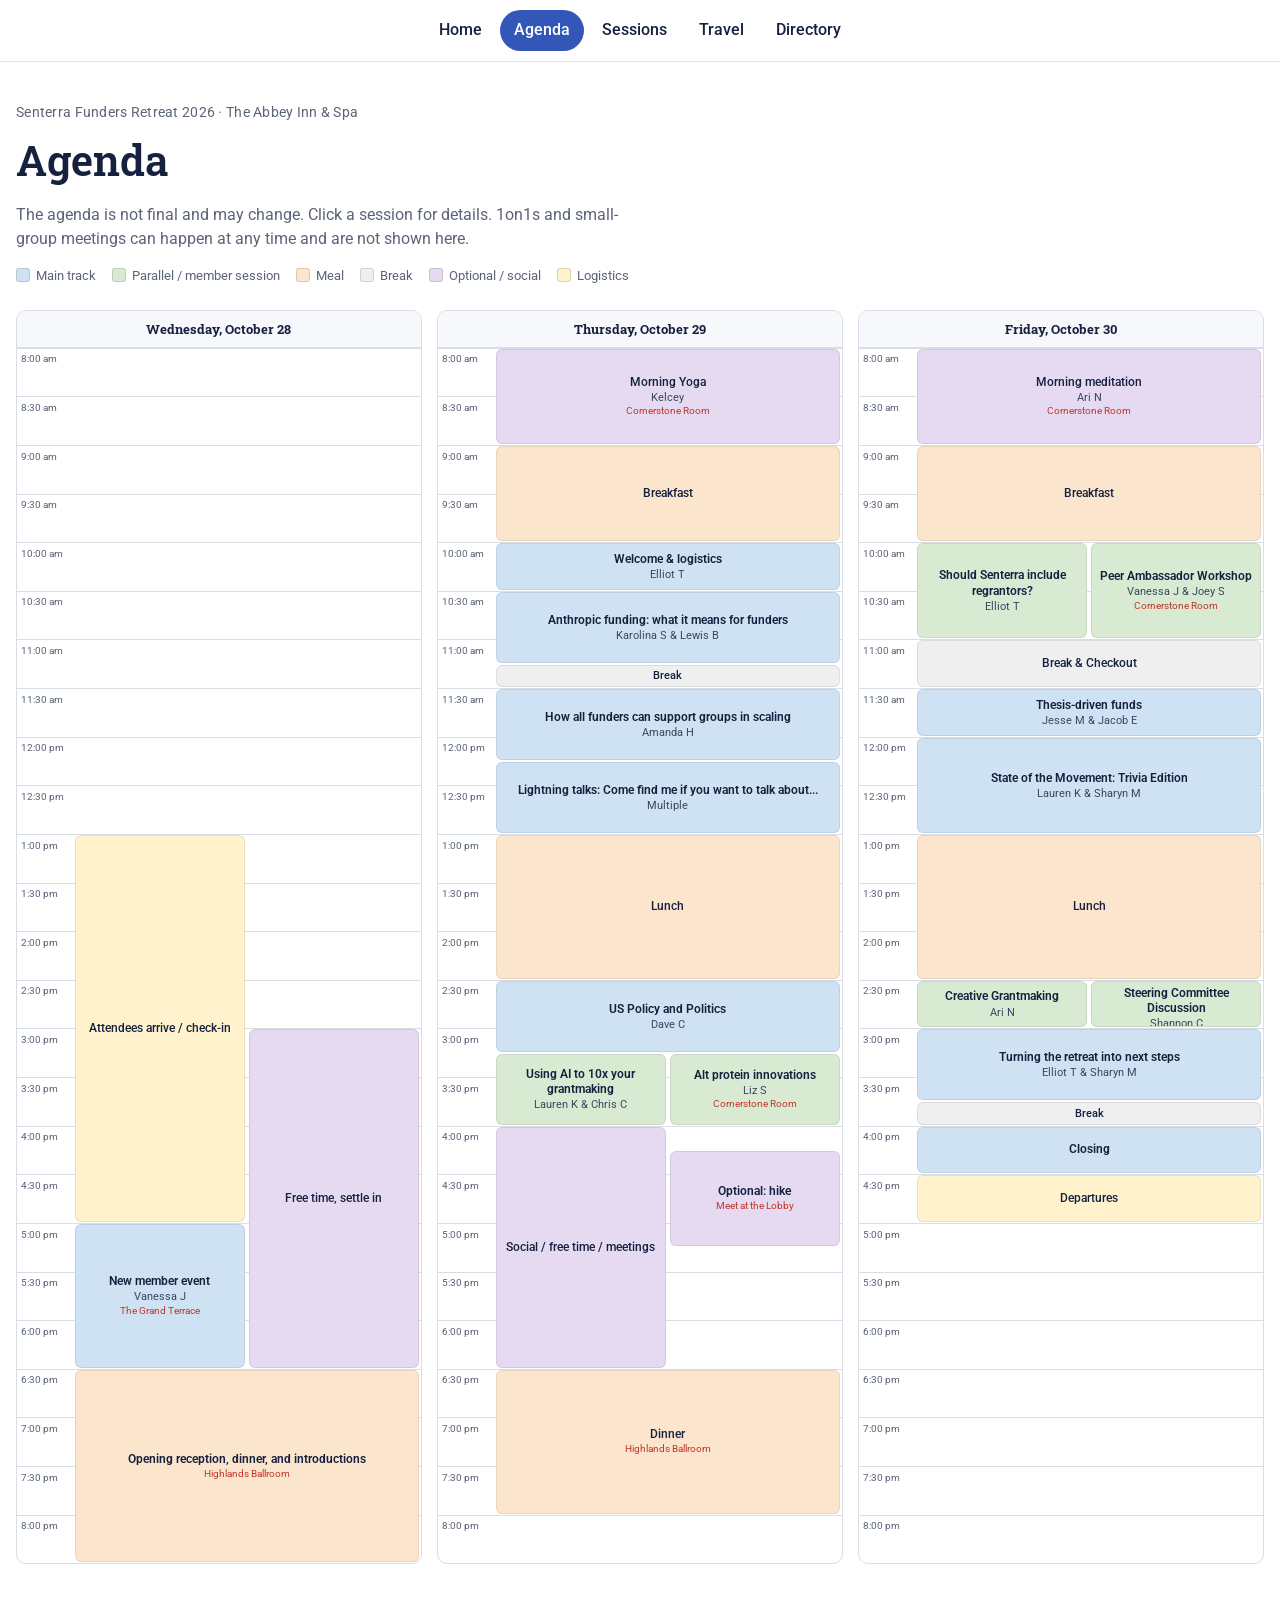
==== commit 1336344c: "Update retreat site" ====
--- a/agenda.html
+++ b/agenda.html
@@ -17,8 +17,8 @@
 <h1>Agenda</h1>
 <p class="lede">The agenda is not final and may change. Click a session for details. 1on1s and small-group meetings can happen at any time and are not shown here.</p><div class="legend"><span><i style="background:#cfe2f3"></i>Main track</span><span><i style="background:#d9ead3"></i>Parallel / member session</span><span><i style="background:#fce5cd"></i>Meal</span><span><i style="background:#efefef"></i>Break</span><span><i style="background:#e6d9f2"></i>Optional / social</span><span><i style="background:#fff2cc"></i>Logistics</span></div>
 </header>
-<div class="agenda-days"><section class="day-grid" style="grid-template-rows:auto repeat(50, var(--slot))"><div class="g-day" style="grid-row:1;grid-column:1/4">Wednesday, October 28</div><div class="g-time" style="grid-row:2/4;grid-column:1">8:00 am</div><div class="g-band" style="grid-row:2/4;grid-column:2/4"></div><div class="g-time" style="grid-row:4/6;grid-column:1">8:30 am</div><div class="g-band" style="grid-row:4/6;grid-column:2/4"></div><div class="g-time" style="grid-row:6/8;grid-column:1">9:00 am</div><div class="g-band" style="grid-row:6/8;grid-column:2/4"></div><div class="g-time" style="grid-row:8/10;grid-column:1">9:30 am</div><div class="g-band" style="grid-row:8/10;grid-column:2/4"></div><div class="g-time" style="grid-row:10/12;grid-column:1">10:00 am</div><div class="g-band" style="grid-row:10/12;grid-column:2/4"></div><div class="g-time" style="grid-row:12/14;grid-column:1">10:30 am</div><div class="g-band" style="grid-row:12/14;grid-column:2/4"></div><div class="g-time" style="grid-row:14/16;grid-column:1">11:00 am</div><div class="g-band" style="grid-row:14/16;grid-column:2/4"></div><div class="g-time" style="grid-row:16/18;grid-column:1">11:30 am</div><div class="g-band" style="grid-row:16/18;grid-column:2/4"></div><div class="g-time" style="grid-row:18/20;grid-column:1">12:00 pm</div><div class="g-band" style="grid-row:18/20;grid-column:2/4"></div><div class="g-time" style="grid-row:20/22;grid-column:1">12:30 pm</div><div class="g-band" style="grid-row:20/22;grid-column:2/4"></div><div class="g-time" style="grid-row:22/24;grid-column:1">1:00 pm</div><div class="g-band" style="grid-row:22/24;grid-column:2/4"></div><div class="g-time" style="grid-row:24/26;grid-column:1">1:30 pm</div><div class="g-band" style="grid-row:24/26;grid-column:2/4"></div><div class="g-time" style="grid-row:26/28;grid-column:1">2:00 pm</div><div class="g-band" style="grid-row:26/28;grid-column:2/4"></div><div class="g-time" style="grid-row:28/30;grid-column:1">2:30 pm</div><div class="g-band" style="grid-row:28/30;grid-column:2/4"></div><div class="g-time" style="grid-row:30/32;grid-column:1">3:00 pm</div><div class="g-band" style="grid-row:30/32;grid-column:2/4"></div><div class="g-time" style="grid-row:32/34;grid-column:1">3:30 pm</div><div class="g-band" style="grid-row:32/34;grid-column:2/4"></div><div class="g-time" style="grid-row:34/36;grid-column:1">4:00 pm</div><div class="g-band" style="grid-row:34/36;grid-column:2/4"></div><div class="g-time" style="grid-row:36/38;grid-column:1">4:30 pm</div><div class="g-band" style="grid-row:36/38;grid-column:2/4"></div><div class="g-time" style="grid-row:38/40;grid-column:1">5:00 pm</div><div class="g-band" style="grid-row:38/40;grid-column:2/4"></div><div class="g-time" style="grid-row:40/42;grid-column:1">5:30 pm</div><div class="g-band" style="grid-row:40/42;grid-column:2/4"></div><div class="g-time" style="grid-row:42/44;grid-column:1">6:00 pm</div><div class="g-band" style="grid-row:42/44;grid-column:2/4"></div><div class="g-time" style="grid-row:44/46;grid-column:1">6:30 pm</div><div class="g-band" style="grid-row:44/46;grid-column:2/4"></div><div class="g-time" style="grid-row:46/48;grid-column:1">7:00 pm</div><div class="g-band" style="grid-row:46/48;grid-column:2/4"></div><div class="g-time" style="grid-row:48/50;grid-column:1">7:30 pm</div><div class="g-band" style="grid-row:48/50;grid-column:2/4"></div><div class="g-time" style="grid-row:50/52;grid-column:1">8:00 pm</div><div class="g-band" style="grid-row:50/52;grid-column:2/4"></div><div class="g-item static" style="grid-row:22/38;grid-column:2;background:#fff2cc"><span class="b-title">Attendees arrive / check-in</span></div><div class="g-item static" style="grid-row:30/44;grid-column:3;background:#e6d9f2"><span class="b-title">Free time, settle in</span></div><button type="button" class="g-item" data-id="s3" style="grid-row:38/44;grid-column:2;background:#cfe2f3"><span class="b-title">New member event</span><span class="b-who">Vanessa</span><span class="b-room">The Grand Terrace</span></button><button type="button" class="g-item" data-id="s4" style="grid-row:44/52;grid-column:2/4;background:#fce5cd"><span class="b-title">Opening reception, dinner, and introductions</span></button></section><section class="day-grid" style="grid-template-rows:auto repeat(50, var(--slot))"><div class="g-day" style="grid-row:1;grid-column:1/4">Thursday, October 29</div><div class="g-time" style="grid-row:2/4;grid-column:1">8:00 am</div><div class="g-band" style="grid-row:2/4;grid-column:2/4"></div><div class="g-time" style="grid-row:4/6;grid-column:1">8:30 am</div><div class="g-band" style="grid-row:4/6;grid-column:2/4"></div><div class="g-time" style="grid-row:6/8;grid-column:1">9:00 am</div><div class="g-band" style="grid-row:6/8;grid-column:2/4"></div><div class="g-time" style="grid-row:8/10;grid-column:1">9:30 am</div><div class="g-band" style="grid-row:8/10;grid-column:2/4"></div><div class="g-time" style="grid-row:10/12;grid-column:1">10:00 am</div><div class="g-band" style="grid-row:10/12;grid-column:2/4"></div><div class="g-time" style="grid-row:12/14;grid-column:1">10:30 am</div><div class="g-band" style="grid-row:12/14;grid-column:2/4"></div><div class="g-time" style="grid-row:14/16;grid-column:1">11:00 am</div><div class="g-band" style="grid-row:14/16;grid-column:2/4"></div><div class="g-time" style="grid-row:16/18;grid-column:1">11:30 am</div><div class="g-band" style="grid-row:16/18;grid-column:2/4"></div><div class="g-time" style="grid-row:18/20;grid-column:1">12:00 pm</div><div class="g-band" style="grid-row:18/20;grid-column:2/4"></div><div class="g-time" style="grid-row:20/22;grid-column:1">12:30 pm</div><div class="g-band" style="grid-row:20/22;grid-column:2/4"></div><div class="g-time" style="grid-row:22/24;grid-column:1">1:00 pm</div><div class="g-band" style="grid-row:22/24;grid-column:2/4"></div><div class="g-time" style="grid-row:24/26;grid-column:1">1:30 pm</div><div class="g-band" style="grid-row:24/26;grid-column:2/4"></div><div class="g-time" style="grid-row:26/28;grid-column:1">2:00 pm</div><div class="g-band" style="grid-row:26/28;grid-column:2/4"></div><div class="g-time" style="grid-row:28/30;grid-column:1">2:30 pm</div><div class="g-band" style="grid-row:28/30;grid-column:2/4"></div><div class="g-time" style="grid-row:30/32;grid-column:1">3:00 pm</div><div class="g-band" style="grid-row:30/32;grid-column:2/4"></div><div class="g-time" style="grid-row:32/34;grid-column:1">3:30 pm</div><div class="g-band" style="grid-row:32/34;grid-column:2/4"></div><div class="g-time" style="grid-row:34/36;grid-column:1">4:00 pm</div><div class="g-band" style="grid-row:34/36;grid-column:2/4"></div><div class="g-time" style="grid-row:36/38;grid-column:1">4:30 pm</div><div class="g-band" style="grid-row:36/38;grid-column:2/4"></div><div class="g-time" style="grid-row:38/40;grid-column:1">5:00 pm</div><div class="g-band" style="grid-row:38/40;grid-column:2/4"></div><div class="g-time" style="grid-row:40/42;grid-column:1">5:30 pm</div><div class="g-band" style="grid-row:40/42;grid-column:2/4"></div><div class="g-time" style="grid-row:42/44;grid-column:1">6:00 pm</div><div class="g-band" style="grid-row:42/44;grid-column:2/4"></div><div class="g-time" style="grid-row:44/46;grid-column:1">6:30 pm</div><div class="g-band" style="grid-row:44/46;grid-column:2/4"></div><div class="g-time" style="grid-row:46/48;grid-column:1">7:00 pm</div><div class="g-band" style="grid-row:46/48;grid-column:2/4"></div><div class="g-time" style="grid-row:48/50;grid-column:1">7:30 pm</div><div class="g-band" style="grid-row:48/50;grid-column:2/4"></div><div class="g-time" style="grid-row:50/52;grid-column:1">8:00 pm</div><div class="g-band" style="grid-row:50/52;grid-column:2/4"></div><div class="g-item static" style="grid-row:2/6;grid-column:2/4;background:#e6d9f2"><span class="b-title">Morning Yoga</span><span class="b-who">Kelcey</span><span class="b-room">Cornerstone Room</span></div><div class="g-item static" style="grid-row:6/10;grid-column:2/4;background:#fce5cd"><span class="b-title">Breakfast</span></div><button type="button" class="g-item" data-id="s7" style="grid-row:10/12;grid-column:2/4;background:#cfe2f3"><span class="b-title">Welcome &amp; logistics</span><span class="b-who">Elliot</span></button><button type="button" class="g-item" data-id="s8" style="grid-row:12/15;grid-column:2/4;background:#cfe2f3"><span class="b-title">Anthropic funding: what it means for funders</span><span class="b-who">Karolina &amp; Lewis</span></button><div class="g-item static short" style="grid-row:15/16;grid-column:2/4;background:#efefef"><span class="b-title">Break</span></div><button type="button" class="g-item" data-id="s10" style="grid-row:16/19;grid-column:2/4;background:#cfe2f3"><span class="b-title">How all funders can support groups in scaling</span><span class="b-who">Amanda</span></button><button type="button" class="g-item" data-id="s11" style="grid-row:19/22;grid-column:2/4;background:#cfe2f3"><span class="b-title">Lightning talks: Come find me if you want to talk about...</span><span class="b-who">Multiple</span></button><div class="g-item static" style="grid-row:22/28;grid-column:2/4;background:#fce5cd"><span class="b-title">Lunch</span></div><button type="button" class="g-item" data-id="s13" style="grid-row:28/31;grid-column:2/4;background:#cfe2f3"><span class="b-title">US Policy and Politics</span><span class="b-who">Dave CH</span></button><button type="button" class="g-item" data-id="s14" style="grid-row:31/34;grid-column:2;background:#d9ead3"><span class="b-title">Using AI to 10x your grantmaking</span><span class="b-who">Lauren &amp; Chris</span></button><button type="button" class="g-item" data-id="s15" style="grid-row:31/34;grid-column:3;background:#d9ead3"><span class="b-title">Alt protein innovations</span><span class="b-who">Liz</span><span class="b-room">Cornerstone Room</span></button><div class="g-item static" style="grid-row:34/44;grid-column:2;background:#e6d9f2"><span class="b-title">Social / free time / meetings</span></div><button type="button" class="g-item" data-id="s17" style="grid-row:35/39;grid-column:3;background:#e6d9f2"><span class="b-title">Optional: hike</span><span class="b-room">Meet at the Lobby</span></button><div class="g-item static" style="grid-row:44/50;grid-column:2/4;background:#fce5cd"><span class="b-title">Dinner</span><span class="b-room">Cornerstone Room</span></div></section><section class="day-grid" style="grid-template-rows:auto repeat(50, var(--slot))"><div class="g-day" style="grid-row:1;grid-column:1/4">Friday, October 30</div><div class="g-time" style="grid-row:2/4;grid-column:1">8:00 am</div><div class="g-band" style="grid-row:2/4;grid-column:2/4"></div><div class="g-time" style="grid-row:4/6;grid-column:1">8:30 am</div><div class="g-band" style="grid-row:4/6;grid-column:2/4"></div><div class="g-time" style="grid-row:6/8;grid-column:1">9:00 am</div><div class="g-band" style="grid-row:6/8;grid-column:2/4"></div><div class="g-time" style="grid-row:8/10;grid-column:1">9:30 am</div><div class="g-band" style="grid-row:8/10;grid-column:2/4"></div><div class="g-time" style="grid-row:10/12;grid-column:1">10:00 am</div><div class="g-band" style="grid-row:10/12;grid-column:2/4"></div><div class="g-time" style="grid-row:12/14;grid-column:1">10:30 am</div><div class="g-band" style="grid-row:12/14;grid-column:2/4"></div><div class="g-time" style="grid-row:14/16;grid-column:1">11:00 am</div><div class="g-band" style="grid-row:14/16;grid-column:2/4"></div><div class="g-time" style="grid-row:16/18;grid-column:1">11:30 am</div><div class="g-band" style="grid-row:16/18;grid-column:2/4"></div><div class="g-time" style="grid-row:18/20;grid-column:1">12:00 pm</div><div class="g-band" style="grid-row:18/20;grid-column:2/4"></div><div class="g-time" style="grid-row:20/22;grid-column:1">12:30 pm</div><div class="g-band" style="grid-row:20/22;grid-column:2/4"></div><div class="g-time" style="grid-row:22/24;grid-column:1">1:00 pm</div><div class="g-band" style="grid-row:22/24;grid-column:2/4"></div><div class="g-time" style="grid-row:24/26;grid-column:1">1:30 pm</div><div class="g-band" style="grid-row:24/26;grid-column:2/4"></div><div class="g-time" style="grid-row:26/28;grid-column:1">2:00 pm</div><div class="g-band" style="grid-row:26/28;grid-column:2/4"></div><div class="g-time" style="grid-row:28/30;grid-column:1">2:30 pm</div><div class="g-band" style="grid-row:28/30;grid-column:2/4"></div><div class="g-time" style="grid-row:30/32;grid-column:1">3:00 pm</div><div class="g-band" style="grid-row:30/32;grid-column:2/4"></div><div class="g-time" style="grid-row:32/34;grid-column:1">3:30 pm</div><div class="g-band" style="grid-row:32/34;grid-column:2/4"></div><div class="g-time" style="grid-row:34/36;grid-column:1">4:00 pm</div><div class="g-band" style="grid-row:34/36;grid-column:2/4"></div><div class="g-time" style="grid-row:36/38;grid-column:1">4:30 pm</div><div class="g-band" style="grid-row:36/38;grid-column:2/4"></div><div class="g-time" style="grid-row:38/40;grid-column:1">5:00 pm</div><div class="g-band" style="grid-row:38/40;grid-column:2/4"></div><div class="g-time" style="grid-row:40/42;grid-column:1">5:30 pm</div><div class="g-band" style="grid-row:40/42;grid-column:2/4"></div><div class="g-time" style="grid-row:42/44;grid-column:1">6:00 pm</div><div class="g-band" style="grid-row:42/44;grid-column:2/4"></div><div class="g-time" style="grid-row:44/46;grid-column:1">6:30 pm</div><div class="g-band" style="grid-row:44/46;grid-column:2/4"></div><div class="g-time" style="grid-row:46/48;grid-column:1">7:00 pm</div><div class="g-band" style="grid-row:46/48;grid-column:2/4"></div><div class="g-time" style="grid-row:48/50;grid-column:1">7:30 pm</div><div class="g-band" style="grid-row:48/50;grid-column:2/4"></div><div class="g-time" style="grid-row:50/52;grid-column:1">8:00 pm</div><div class="g-band" style="grid-row:50/52;grid-column:2/4"></div><div class="g-item static" style="grid-row:2/6;grid-column:2/4;background:#e6d9f2"><span class="b-title">Morning meditation</span><span class="b-who">Ari</span><span class="b-room">Cornerstone Room</span></div><div class="g-item static" style="grid-row:6/10;grid-column:2/4;background:#fce5cd"><span class="b-title">Breakfast</span></div><button type="button" class="g-item" data-id="s21" style="grid-row:10/14;grid-column:2;background:#d9ead3"><span class="b-title">Should Senterra include regrantors?</span><span class="b-who">Elliot</span></button><button type="button" class="g-item" data-id="s22" style="grid-row:10/14;grid-column:3;background:#d9ead3"><span class="b-title">Peer Ambassador Workshop</span><span class="b-who">Vanessa &amp; Joey</span><span class="b-room">Cornerstone Room</span></button><div class="g-item static" style="grid-row:14/16;grid-column:2/4;background:#efefef"><span class="b-title">Break &amp; Checkout</span></div><button type="button" class="g-item" data-id="s24" style="grid-row:16/18;grid-column:2/4;background:#cfe2f3"><span class="b-title">Thesis-driven funds</span><span class="b-who">Jesse &amp; Jacob</span></button><button type="button" class="g-item" data-id="s25" style="grid-row:18/22;grid-column:2/4;background:#cfe2f3"><span class="b-title">State of the Movement: Trivia Edition</span><span class="b-who">Lauren &amp; Sharyn</span></button><div class="g-item static" style="grid-row:22/28;grid-column:2/4;background:#fce5cd"><span class="b-title">Lunch</span></div><button type="button" class="g-item" data-id="s27" style="grid-row:28/30;grid-column:2;background:#d9ead3"><span class="b-title">Steering Committee Discussion</span><span class="b-who">Shannon</span></button><button type="button" class="g-item" data-id="s28" style="grid-row:28/30;grid-column:3;background:#d9ead3"><span class="b-title">Creative Grantmaking</span><span class="b-who">Ari</span><span class="b-room">Cornerstone Room</span></button><button type="button" class="g-item" data-id="s29" style="grid-row:30/33;grid-column:2/4;background:#cfe2f3"><span class="b-title">Turning the retreat into next steps</span><span class="b-who">Elliot &amp; Sharyn</span></button><div class="g-item static short" style="grid-row:33/34;grid-column:2/4;background:#efefef"><span class="b-title">Break</span></div><button type="button" class="g-item" data-id="s31" style="grid-row:34/36;grid-column:2/4;background:#cfe2f3"><span class="b-title">Closing</span></button><div class="g-item static" style="grid-row:36/38;grid-column:2/4;background:#fff2cc"><span class="b-title">Departures</span></div></section></div><dialog id="detail"><div class="m-head"><h3 id="m-title"></h3><button type="button" class="m-close" aria-label="Close">&times;</button></div><div id="m-body"></div></dialog>
+<div class="agenda-days"><section class="day-grid" style="grid-template-rows:auto repeat(50, var(--slot))"><div class="g-day" style="grid-row:1;grid-column:1/4">Wednesday, October 28</div><div class="g-time" style="grid-row:2/4;grid-column:1">8:00 am</div><div class="g-band" style="grid-row:2/4;grid-column:2/4"></div><div class="g-time" style="grid-row:4/6;grid-column:1">8:30 am</div><div class="g-band" style="grid-row:4/6;grid-column:2/4"></div><div class="g-time" style="grid-row:6/8;grid-column:1">9:00 am</div><div class="g-band" style="grid-row:6/8;grid-column:2/4"></div><div class="g-time" style="grid-row:8/10;grid-column:1">9:30 am</div><div class="g-band" style="grid-row:8/10;grid-column:2/4"></div><div class="g-time" style="grid-row:10/12;grid-column:1">10:00 am</div><div class="g-band" style="grid-row:10/12;grid-column:2/4"></div><div class="g-time" style="grid-row:12/14;grid-column:1">10:30 am</div><div class="g-band" style="grid-row:12/14;grid-column:2/4"></div><div class="g-time" style="grid-row:14/16;grid-column:1">11:00 am</div><div class="g-band" style="grid-row:14/16;grid-column:2/4"></div><div class="g-time" style="grid-row:16/18;grid-column:1">11:30 am</div><div class="g-band" style="grid-row:16/18;grid-column:2/4"></div><div class="g-time" style="grid-row:18/20;grid-column:1">12:00 pm</div><div class="g-band" style="grid-row:18/20;grid-column:2/4"></div><div class="g-time" style="grid-row:20/22;grid-column:1">12:30 pm</div><div class="g-band" style="grid-row:20/22;grid-column:2/4"></div><div class="g-time" style="grid-row:22/24;grid-column:1">1:00 pm</div><div class="g-band" style="grid-row:22/24;grid-column:2/4"></div><div class="g-time" style="grid-row:24/26;grid-column:1">1:30 pm</div><div class="g-band" style="grid-row:24/26;grid-column:2/4"></div><div class="g-time" style="grid-row:26/28;grid-column:1">2:00 pm</div><div class="g-band" style="grid-row:26/28;grid-column:2/4"></div><div class="g-time" style="grid-row:28/30;grid-column:1">2:30 pm</div><div class="g-band" style="grid-row:28/30;grid-column:2/4"></div><div class="g-time" style="grid-row:30/32;grid-column:1">3:00 pm</div><div class="g-band" style="grid-row:30/32;grid-column:2/4"></div><div class="g-time" style="grid-row:32/34;grid-column:1">3:30 pm</div><div class="g-band" style="grid-row:32/34;grid-column:2/4"></div><div class="g-time" style="grid-row:34/36;grid-column:1">4:00 pm</div><div class="g-band" style="grid-row:34/36;grid-column:2/4"></div><div class="g-time" style="grid-row:36/38;grid-column:1">4:30 pm</div><div class="g-band" style="grid-row:36/38;grid-column:2/4"></div><div class="g-time" style="grid-row:38/40;grid-column:1">5:00 pm</div><div class="g-band" style="grid-row:38/40;grid-column:2/4"></div><div class="g-time" style="grid-row:40/42;grid-column:1">5:30 pm</div><div class="g-band" style="grid-row:40/42;grid-column:2/4"></div><div class="g-time" style="grid-row:42/44;grid-column:1">6:00 pm</div><div class="g-band" style="grid-row:42/44;grid-column:2/4"></div><div class="g-time" style="grid-row:44/46;grid-column:1">6:30 pm</div><div class="g-band" style="grid-row:44/46;grid-column:2/4"></div><div class="g-time" style="grid-row:46/48;grid-column:1">7:00 pm</div><div class="g-band" style="grid-row:46/48;grid-column:2/4"></div><div class="g-time" style="grid-row:48/50;grid-column:1">7:30 pm</div><div class="g-band" style="grid-row:48/50;grid-column:2/4"></div><div class="g-time" style="grid-row:50/52;grid-column:1">8:00 pm</div><div class="g-band" style="grid-row:50/52;grid-column:2/4"></div><div class="g-item static" style="grid-row:22/38;grid-column:2;background:#fff2cc"><span class="b-title">Attendees arrive / check-in</span></div><div class="g-item static" style="grid-row:30/44;grid-column:3;background:#e6d9f2"><span class="b-title">Free time, settle in</span></div><button type="button" class="g-item" data-id="s3" style="grid-row:38/44;grid-column:2;background:#cfe2f3"><span class="b-title">New member event</span><span class="b-who">Vanessa J</span><span class="b-room">The Grand Terrace</span></button><button type="button" class="g-item" data-id="s4" style="grid-row:44/52;grid-column:2/4;background:#fce5cd"><span class="b-title">Opening reception, dinner, and introductions</span><span class="b-room">Highlands Ballroom</span></button></section><section class="day-grid" style="grid-template-rows:auto repeat(50, var(--slot))"><div class="g-day" style="grid-row:1;grid-column:1/4">Thursday, October 29</div><div class="g-time" style="grid-row:2/4;grid-column:1">8:00 am</div><div class="g-band" style="grid-row:2/4;grid-column:2/4"></div><div class="g-time" style="grid-row:4/6;grid-column:1">8:30 am</div><div class="g-band" style="grid-row:4/6;grid-column:2/4"></div><div class="g-time" style="grid-row:6/8;grid-column:1">9:00 am</div><div class="g-band" style="grid-row:6/8;grid-column:2/4"></div><div class="g-time" style="grid-row:8/10;grid-column:1">9:30 am</div><div class="g-band" style="grid-row:8/10;grid-column:2/4"></div><div class="g-time" style="grid-row:10/12;grid-column:1">10:00 am</div><div class="g-band" style="grid-row:10/12;grid-column:2/4"></div><div class="g-time" style="grid-row:12/14;grid-column:1">10:30 am</div><div class="g-band" style="grid-row:12/14;grid-column:2/4"></div><div class="g-time" style="grid-row:14/16;grid-column:1">11:00 am</div><div class="g-band" style="grid-row:14/16;grid-column:2/4"></div><div class="g-time" style="grid-row:16/18;grid-column:1">11:30 am</div><div class="g-band" style="grid-row:16/18;grid-column:2/4"></div><div class="g-time" style="grid-row:18/20;grid-column:1">12:00 pm</div><div class="g-band" style="grid-row:18/20;grid-column:2/4"></div><div class="g-time" style="grid-row:20/22;grid-column:1">12:30 pm</div><div class="g-band" style="grid-row:20/22;grid-column:2/4"></div><div class="g-time" style="grid-row:22/24;grid-column:1">1:00 pm</div><div class="g-band" style="grid-row:22/24;grid-column:2/4"></div><div class="g-time" style="grid-row:24/26;grid-column:1">1:30 pm</div><div class="g-band" style="grid-row:24/26;grid-column:2/4"></div><div class="g-time" style="grid-row:26/28;grid-column:1">2:00 pm</div><div class="g-band" style="grid-row:26/28;grid-column:2/4"></div><div class="g-time" style="grid-row:28/30;grid-column:1">2:30 pm</div><div class="g-band" style="grid-row:28/30;grid-column:2/4"></div><div class="g-time" style="grid-row:30/32;grid-column:1">3:00 pm</div><div class="g-band" style="grid-row:30/32;grid-column:2/4"></div><div class="g-time" style="grid-row:32/34;grid-column:1">3:30 pm</div><div class="g-band" style="grid-row:32/34;grid-column:2/4"></div><div class="g-time" style="grid-row:34/36;grid-column:1">4:00 pm</div><div class="g-band" style="grid-row:34/36;grid-column:2/4"></div><div class="g-time" style="grid-row:36/38;grid-column:1">4:30 pm</div><div class="g-band" style="grid-row:36/38;grid-column:2/4"></div><div class="g-time" style="grid-row:38/40;grid-column:1">5:00 pm</div><div class="g-band" style="grid-row:38/40;grid-column:2/4"></div><div class="g-time" style="grid-row:40/42;grid-column:1">5:30 pm</div><div class="g-band" style="grid-row:40/42;grid-column:2/4"></div><div class="g-time" style="grid-row:42/44;grid-column:1">6:00 pm</div><div class="g-band" style="grid-row:42/44;grid-column:2/4"></div><div class="g-time" style="grid-row:44/46;grid-column:1">6:30 pm</div><div class="g-band" style="grid-row:44/46;grid-column:2/4"></div><div class="g-time" style="grid-row:46/48;grid-column:1">7:00 pm</div><div class="g-band" style="grid-row:46/48;grid-column:2/4"></div><div class="g-time" style="grid-row:48/50;grid-column:1">7:30 pm</div><div class="g-band" style="grid-row:48/50;grid-column:2/4"></div><div class="g-time" style="grid-row:50/52;grid-column:1">8:00 pm</div><div class="g-band" style="grid-row:50/52;grid-column:2/4"></div><div class="g-item static" style="grid-row:2/6;grid-column:2/4;background:#e6d9f2"><span class="b-title">Morning Yoga</span><span class="b-who">Kelcey</span><span class="b-room">Cornerstone Room</span></div><div class="g-item static" style="grid-row:6/10;grid-column:2/4;background:#fce5cd"><span class="b-title">Breakfast</span></div><button type="button" class="g-item" data-id="s7" style="grid-row:10/12;grid-column:2/4;background:#cfe2f3"><span class="b-title">Welcome &amp; logistics</span><span class="b-who">Elliot T</span></button><button type="button" class="g-item" data-id="s8" style="grid-row:12/15;grid-column:2/4;background:#cfe2f3"><span class="b-title">Anthropic funding: what it means for funders</span><span class="b-who">Karolina S &amp; Lewis B</span></button><div class="g-item static short" style="grid-row:15/16;grid-column:2/4;background:#efefef"><span class="b-title">Break</span></div><button type="button" class="g-item" data-id="s10" style="grid-row:16/19;grid-column:2/4;background:#cfe2f3"><span class="b-title">How all funders can support groups in scaling</span><span class="b-who">Amanda H</span></button><button type="button" class="g-item" data-id="s11" style="grid-row:19/22;grid-column:2/4;background:#cfe2f3"><span class="b-title">Lightning talks: Come find me if you want to talk about...</span><span class="b-who">Multiple</span></button><div class="g-item static" style="grid-row:22/28;grid-column:2/4;background:#fce5cd"><span class="b-title">Lunch</span></div><button type="button" class="g-item" data-id="s13" style="grid-row:28/31;grid-column:2/4;background:#cfe2f3"><span class="b-title">US Policy and Politics</span><span class="b-who">Dave C</span></button><button type="button" class="g-item" data-id="s14" style="grid-row:31/34;grid-column:2;background:#d9ead3"><span class="b-title">Using AI to 10x your grantmaking</span><span class="b-who">Lauren K &amp; Chris C</span></button><button type="button" class="g-item" data-id="s15" style="grid-row:31/34;grid-column:3;background:#d9ead3"><span class="b-title">Alt protein innovations</span><span class="b-who">Liz S</span><span class="b-room">Cornerstone Room</span></button><div class="g-item static" style="grid-row:34/44;grid-column:2;background:#e6d9f2"><span class="b-title">Social / free time / meetings</span></div><button type="button" class="g-item" data-id="s17" style="grid-row:35/39;grid-column:3;background:#e6d9f2"><span class="b-title">Optional: hike</span><span class="b-room">Meet at the Lobby</span></button><div class="g-item static" style="grid-row:44/50;grid-column:2/4;background:#fce5cd"><span class="b-title">Dinner</span><span class="b-room">Highlands Ballroom</span></div></section><section class="day-grid" style="grid-template-rows:auto repeat(50, var(--slot))"><div class="g-day" style="grid-row:1;grid-column:1/4">Friday, October 30</div><div class="g-time" style="grid-row:2/4;grid-column:1">8:00 am</div><div class="g-band" style="grid-row:2/4;grid-column:2/4"></div><div class="g-time" style="grid-row:4/6;grid-column:1">8:30 am</div><div class="g-band" style="grid-row:4/6;grid-column:2/4"></div><div class="g-time" style="grid-row:6/8;grid-column:1">9:00 am</div><div class="g-band" style="grid-row:6/8;grid-column:2/4"></div><div class="g-time" style="grid-row:8/10;grid-column:1">9:30 am</div><div class="g-band" style="grid-row:8/10;grid-column:2/4"></div><div class="g-time" style="grid-row:10/12;grid-column:1">10:00 am</div><div class="g-band" style="grid-row:10/12;grid-column:2/4"></div><div class="g-time" style="grid-row:12/14;grid-column:1">10:30 am</div><div class="g-band" style="grid-row:12/14;grid-column:2/4"></div><div class="g-time" style="grid-row:14/16;grid-column:1">11:00 am</div><div class="g-band" style="grid-row:14/16;grid-column:2/4"></div><div class="g-time" style="grid-row:16/18;grid-column:1">11:30 am</div><div class="g-band" style="grid-row:16/18;grid-column:2/4"></div><div class="g-time" style="grid-row:18/20;grid-column:1">12:00 pm</div><div class="g-band" style="grid-row:18/20;grid-column:2/4"></div><div class="g-time" style="grid-row:20/22;grid-column:1">12:30 pm</div><div class="g-band" style="grid-row:20/22;grid-column:2/4"></div><div class="g-time" style="grid-row:22/24;grid-column:1">1:00 pm</div><div class="g-band" style="grid-row:22/24;grid-column:2/4"></div><div class="g-time" style="grid-row:24/26;grid-column:1">1:30 pm</div><div class="g-band" style="grid-row:24/26;grid-column:2/4"></div><div class="g-time" style="grid-row:26/28;grid-column:1">2:00 pm</div><div class="g-band" style="grid-row:26/28;grid-column:2/4"></div><div class="g-time" style="grid-row:28/30;grid-column:1">2:30 pm</div><div class="g-band" style="grid-row:28/30;grid-column:2/4"></div><div class="g-time" style="grid-row:30/32;grid-column:1">3:00 pm</div><div class="g-band" style="grid-row:30/32;grid-column:2/4"></div><div class="g-time" style="grid-row:32/34;grid-column:1">3:30 pm</div><div class="g-band" style="grid-row:32/34;grid-column:2/4"></div><div class="g-time" style="grid-row:34/36;grid-column:1">4:00 pm</div><div class="g-band" style="grid-row:34/36;grid-column:2/4"></div><div class="g-time" style="grid-row:36/38;grid-column:1">4:30 pm</div><div class="g-band" style="grid-row:36/38;grid-column:2/4"></div><div class="g-time" style="grid-row:38/40;grid-column:1">5:00 pm</div><div class="g-band" style="grid-row:38/40;grid-column:2/4"></div><div class="g-time" style="grid-row:40/42;grid-column:1">5:30 pm</div><div class="g-band" style="grid-row:40/42;grid-column:2/4"></div><div class="g-time" style="grid-row:42/44;grid-column:1">6:00 pm</div><div class="g-band" style="grid-row:42/44;grid-column:2/4"></div><div class="g-time" style="grid-row:44/46;grid-column:1">6:30 pm</div><div class="g-band" style="grid-row:44/46;grid-column:2/4"></div><div class="g-time" style="grid-row:46/48;grid-column:1">7:00 pm</div><div class="g-band" style="grid-row:46/48;grid-column:2/4"></div><div class="g-time" style="grid-row:48/50;grid-column:1">7:30 pm</div><div class="g-band" style="grid-row:48/50;grid-column:2/4"></div><div class="g-time" style="grid-row:50/52;grid-column:1">8:00 pm</div><div class="g-band" style="grid-row:50/52;grid-column:2/4"></div><div class="g-item static" style="grid-row:2/6;grid-column:2/4;background:#e6d9f2"><span class="b-title">Morning meditation</span><span class="b-who">Ari N</span><span class="b-room">Cornerstone Room</span></div><div class="g-item static" style="grid-row:6/10;grid-column:2/4;background:#fce5cd"><span class="b-title">Breakfast</span></div><button type="button" class="g-item" data-id="s21" style="grid-row:10/14;grid-column:2;background:#d9ead3"><span class="b-title">Should Senterra include regrantors?</span><span class="b-who">Elliot T</span></button><button type="button" class="g-item" data-id="s22" style="grid-row:10/14;grid-column:3;background:#d9ead3"><span class="b-title">Peer Ambassador Workshop</span><span class="b-who">Vanessa J &amp; Joey S</span><span class="b-room">Cornerstone Room</span></button><div class="g-item static" style="grid-row:14/16;grid-column:2/4;background:#efefef"><span class="b-title">Break &amp; Checkout</span></div><button type="button" class="g-item" data-id="s24" style="grid-row:16/18;grid-column:2/4;background:#cfe2f3"><span class="b-title">Thesis-driven funds</span><span class="b-who">Jesse M &amp; Jacob E</span></button><button type="button" class="g-item" data-id="s25" style="grid-row:18/22;grid-column:2/4;background:#cfe2f3"><span class="b-title">State of the Movement: Trivia Edition</span><span class="b-who">Lauren K &amp; Sharyn M</span></button><div class="g-item static" style="grid-row:22/28;grid-column:2/4;background:#fce5cd"><span class="b-title">Lunch</span></div><button type="button" class="g-item" data-id="s27" style="grid-row:28/30;grid-column:2;background:#d9ead3"><span class="b-title">Creative Grantmaking</span><span class="b-who">Ari N</span></button><button type="button" class="g-item" data-id="s28" style="grid-row:28/30;grid-column:3;background:#d9ead3"><span class="b-title">Steering Committee Discussion</span><span class="b-who">Shannon C</span><span class="b-room">Cornerstone Room</span></button><button type="button" class="g-item" data-id="s29" style="grid-row:30/33;grid-column:2/4;background:#cfe2f3"><span class="b-title">Turning the retreat into next steps</span><span class="b-who">Elliot T &amp; Sharyn M</span></button><div class="g-item static short" style="grid-row:33/34;grid-column:2/4;background:#efefef"><span class="b-title">Break</span></div><button type="button" class="g-item" data-id="s31" style="grid-row:34/36;grid-column:2/4;background:#cfe2f3"><span class="b-title">Closing</span></button><div class="g-item static" style="grid-row:36/38;grid-column:2/4;background:#fff2cc"><span class="b-title">Departures</span></div></section></div><dialog id="detail"><div class="m-head"><h3 id="m-title"></h3><button type="button" class="m-close" aria-label="Close">&times;</button></div><div id="m-body"></div></dialog>
 </main>
-<script>(function(){var D={"s3": {"title": "New member event", "html": "<p class=\"m-meta\">5:00 pm to 6:30 pm · 90 min · The Grand Terrace<\/p><div class=\"m-who\"><h4>Led by<\/h4><span class=\"leader\"><strong>Vanessa Johansson<\/strong>, European Philanthropy Lead, Senterra Funders; The Expanding Circle Fund<\/span><\/div><div class=\"part\"><h4>What it covers<\/h4><p>This session is an informal gathering for new Senterra members to meet each other and the team.<\/p><\/div><div class=\"part\"><h4>Who it&#x27;s for<\/h4><p>Members attending their first Senterra retreat, or who joined in the past year.<\/p><\/div><div class=\"part\"><h4>What you&#x27;ll get out of it<\/h4><p>This will be a chance to build connections early, so you can make the most of the retreat.<\/p><\/div>"}, "s4": {"title": "Opening reception, dinner, and introductions", "html": "<p class=\"m-meta\">6:30 pm to 8:30 pm · 120 min<\/p><p>During the reception there will be a short activity to meet some of the other attendees.<\/p>"}, "s7": {"title": "Welcome & logistics", "html": "<p class=\"m-meta\">10:00 am to 10:30 am · 30 min<\/p><div class=\"m-who\"><h4>Led by<\/h4><span class=\"leader\"><strong>Elliot Teperman<\/strong>, Director of Partnerships, Senterra Funders<\/span><\/div><div class=\"part\"><h4>What it covers<\/h4><p>This session will open the retreat with remarks on its goals, how the program is structured, and what has changed from previous years.<\/p><\/div><div class=\"part\"><h4>Who it&#x27;s for<\/h4><p>All attendees.<\/p><\/div><div class=\"part\"><h4>What you&#x27;ll get out of it<\/h4><p>Attendees will have a clear picture of the program and how to make the most of their time at the retreat.<\/p><\/div>"}, "s8": {"title": "Anthropic funding: what it means for funders", "html": "<p class=\"m-meta\">10:30 am to 11:15 am · 45 min<\/p><div class=\"m-who\"><h4>Led by<\/h4><span class=\"leader\"><strong>Karolina Sarek<\/strong>, Director, Effective Altruism Animal Welfare Fund<\/span><span class=\"leader\"><strong>Lewis Bollard<\/strong>, Farm Animal Welfare Fund Managing Director, Coefficient Giving<\/span><\/div><div class=\"part\"><h4>What it covers<\/h4><p>The potential impact of Anthropic donors on the FAW movement and its funders<\/p><\/div><div class=\"part\"><h4>Who it&#x27;s for<\/h4><p>Funders interested in modifying their approach in light of new Anthropic donors<\/p><\/div><div class=\"part\"><h4>What you&#x27;ll get out of it<\/h4><p>How EA AWF and CG are reacting, and how other funders may approach this question<\/p><\/div>"}, "s10": {"title": "How all funders can support groups in scaling", "html": "<p class=\"m-meta\">11:30 am to 12:15 pm · 45 min<\/p><div class=\"m-who\"><h4>Led by<\/h4><span class=\"leader\"><strong>Amanda Hungerford<\/strong>, Senior Program Officer for Farm Animal Welfare, Coefficient Giving<\/span><\/div><div class=\"part\"><h4>What it covers<\/h4><p>This session will consider how to think about scaling grantees.  It will include questions to ask when groups scale (or have recently scaled up), as well as ways to support organizations as they scale.<\/p><\/div><div class=\"part\"><h4>Who it&#x27;s for<\/h4><p>Funders who are interested in funding growing organizations, as well as funders who are interested in meta organizations that can offer support to scaling groups.<\/p><\/div><div class=\"part\"><h4>What you&#x27;ll get out of it<\/h4><p>This will be a place to discuss assessing groups’ readiness to scale, and how to help groups to scale responsibly.<\/p><\/div>"}, "s11": {"title": "Lightning talks: Come find me if you want to talk about...", "html": "<p class=\"m-meta\">12:15 pm to 1:00 pm · 45 min<\/p><div class=\"m-who\"><h4>Led by<\/h4><span class=\"leader\"><strong>Multiple<\/strong><\/span><\/div><div class=\"part\"><h4>What it covers<\/h4><p>This session will be a series of 5-minute talks, each an invitation for more discussion on a topic chosen by the speaker. There will be no Q&amp;A after each talk, so conversations continue over the rest of the retreat.<\/p><\/div><div class=\"part\"><h4>Who it&#x27;s for<\/h4><p>All attendees, especially anyone looking for new ideas or people to connect with.<\/p><\/div><div class=\"part\"><h4>What you&#x27;ll get out of it<\/h4><p>Attendees will get a quick tour of topics members care about, and will know which speakers to find for follow-up conversations.<\/p><\/div><div class=\"part\"><h4>Talks include<\/h4><ul class=\"talks\"><li><strong>Ultra processed Foods: Opportunity and Risk<\/strong> <span class=\"who\">Meghan O&#x27;Brien Lowery<\/span><\/li><li><strong>Why active grantmaking will be more important in the future<\/strong> <span class=\"who\">Joey Savoie<\/span><\/li><li><strong>What is the Senterra Steering Committee<\/strong> <span class=\"who\">Shannon Campion<\/span><\/li><li><strong>Unlocking More Climate Capital for Food Systems<\/strong> <span class=\"who\">Max Elder<\/span><\/li><li><strong>How Elections Are Won And Lost<\/strong> <span class=\"who\">Chris Conrad<\/span><\/li><li><strong>We Need More Policy Researchers<\/strong> <span class=\"who\">Gage Weston<\/span><\/li><\/ul><\/div>"}, "s13": {"title": "US Policy and Politics", "html": "<p class=\"m-meta\">2:30 pm to 3:15 pm · 45 min<\/p><div class=\"m-who\"><h4>Led by<\/h4><span class=\"leader\"><strong>David Coman-Hidy<\/strong>, President, The Navigation Fund<\/span><\/div><div class=\"part\"><h4>What it covers<\/h4><p>What we learned fighting the Save Our Bacon Act, where political work for animals is headed over the next few years, and the practical ways individual donors can get involved, from c4 giving to direct contributions to candidates.<\/p><\/div><div class=\"part\"><h4>Who it&#x27;s for<\/h4><p>Anyone curious about the movement&#x27;s growing political work, and especially anyone who&#x27;s felt a little uneasy about giving money to politicians.<\/p><\/div><div class=\"part\"><h4>What you&#x27;ll get out of it<\/h4><p>A clear case for why political giving may be one of the highest-leverage moves available to individual donors right now, plus concrete next steps if you want to jump in.<\/p><\/div>"}, "s14": {"title": "Using AI to 10x your grantmaking", "html": "<p class=\"m-meta\">3:15 pm to 4:00 pm · 45 min<\/p><div class=\"m-who\"><h4>Led by<\/h4><span class=\"leader\"><strong>Lauren Kohler<\/strong>, Director of Philanthropy, Stray Dog Institute<\/span><span class=\"leader\"><strong>Chris Conrad<\/strong>, Director of Research &amp; Programs, Nova Vista Foundation<\/span><\/div><div class=\"part\"><h4>What it covers<\/h4><p>How two funders use AI at each stage of their grantmaking cycles to significantly expand the depth, breadth, and speed of their philanthropy. We’ll look at AI-powered due diligence and research, portfolio scoring, writing, and more, and demonstrate how each workflow was built.<\/p><\/div><div class=\"part\"><h4>Who it&#x27;s for<\/h4><p>Grantmakers at any level of AI familiarity are welcome. The two presentations are pitched at different levels of technical depth, and we&#x27;ll open with a quick activity to gauge attendees’ AI use and familiarity.<\/p><\/div><div class=\"part\"><h4>What you&#x27;ll get out of it<\/h4><p>Specific, replicable AI applications for grantmaking shown through screenshots of the actual tools in use, as well as time to brainstorm and discuss how these approaches could apply to your own work.<\/p><\/div>"}, "s15": {"title": "Alt protein innovations", "html": "<p class=\"m-meta\">3:15 pm to 4:00 pm · 45 min · Cornerstone Room · Parallel session<\/p><div class=\"m-who\"><h4>Led by<\/h4><span class=\"leader\"><strong>Liz Specht<\/strong>, VP of Science &amp; Strategic Initiatives, Food System Innovations<\/span><\/div><p class=\"tbc\">Session details coming soon.<\/p>"}, "s17": {"title": "Optional: hike", "html": "<p class=\"m-meta\">4:15 pm to 5:15 pm · 60 min · Meet at the Lobby<\/p><p>The hike is a gentle 40 minute loop around Fort Hill Park.<\/p><div class=\"part\"><h4>Details<\/h4><p>Fort Hill Park has wooded dirt trails with some rocky sections and a few moderately steep stretches, but it isn’t a demanding hike. Sturdy sneakers or walking shoes with good grip are enough, so there’s no need to pack boots in your luggage. If it’s been raining, the trails can be a bit muddy, so a pair of shoes you don’t mind getting dirty is ideal.<\/p><\/div>"}, "s21": {"title": "Should Senterra include regrantors?", "html": "<p class=\"m-meta\">10:00 am to 11:00 am · 60 min<\/p><div class=\"m-who\"><h4>Led by<\/h4><span class=\"leader\"><strong>Elliot Teperman<\/strong>, Director of Partnerships, Senterra Funders<\/span><\/div><div class=\"part\"><h4>What it covers<\/h4><p>This session will gather member views on whether Senterra should make some programming available to regranters given the coming increase in regrantors. We&#x27;ll explore the viability and pros and cons of different options.<\/p><\/div><div class=\"part\"><h4>Who it&#x27;s for<\/h4><p>Members who give through regranters, work closely with them, or have views on who should be part of Senterra’s community.<\/p><\/div><div class=\"part\"><h4>What you&#x27;ll get out of it<\/h4><p>This will be a place to weigh the benefits and risks of each approach, informing how Senterra defines membership going forward.<\/p><\/div>"}, "s22": {"title": "Peer Ambassador Workshop", "html": "<p class=\"m-meta\">10:00 am to 11:00 am · 60 min · Cornerstone Room · Parallel session<\/p><div class=\"m-who\"><h4>Led by<\/h4><span class=\"leader\"><strong>Vanessa Johansson<\/strong>, European Philanthropy Lead, Senterra Funders; The Expanding Circle Fund<\/span><span class=\"leader\"><strong>Joey Savoie<\/strong>, The Expanding Circle Fund<\/span><\/div><div class=\"part\"><h4>What it covers<\/h4><p>Often, the most impactful thing you can do as a donor is to help your network give more, and give better. This workshop offers a practical playbook grounded in psychology, matchmaking principles, and field-tested event formats.<\/p><\/div><div class=\"part\"><h4>Who it&#x27;s for<\/h4><p>Anybody who would like to mobilise more funding towards philanthropic causes from their peers, or funding towards more impactful areas<\/p><\/div><div class=\"part\"><h4>What you&#x27;ll get out of it<\/h4><p>A guidebook to help mobilise more capital from peers into animal advocacy, and increased confidence to do so.<\/p><\/div>"}, "s24": {"title": "Thesis-driven funds", "html": "<p class=\"m-meta\">11:30 am to 12:00 pm · 30 min<\/p><div class=\"m-who\"><h4>Led by<\/h4><span class=\"leader\"><strong>Jesse Marks<\/strong><\/span><span class=\"leader\"><strong>Jacob Eliosoff<\/strong><\/span><\/div><p>This session will explore the role of thesis-driven funds and regranting in a funder’s portfolio. We&#x27;ll cover the case for deferring to a fund’s specific theory of change, as well as the limits of that approach. More details coming soon.<\/p>"}, "s25": {"title": "State of the Movement: Trivia Edition", "html": "<p class=\"m-meta\">12:00 pm to 1:00 pm · 60 min<\/p><div class=\"m-who\"><h4>Led by<\/h4><span class=\"leader\"><strong>Lauren Kohler<\/strong>, Director of Philanthropy, Stray Dog Institute<\/span><span class=\"leader\"><strong>Sharyn Marie<\/strong>, Director of Philanthropic Advising, Senterra Funders<\/span><\/div><div class=\"part\"><h4>What it covers<\/h4><p>Live trivia combined with a fast-paced look back at the past year in farmed animal protection, pairing new State of the Movement funding data with an overview of the movement’s biggest wins, setbacks and trends. The session will close with a preview of Stray Dog&#x27;s new Movement Intelligence platform. Bring your phone to participate in the trivia.<\/p><\/div><div class=\"part\"><h4>Who it&#x27;s for<\/h4><p>Any member interested in a current, data-grounded picture of the movement. No prior knowledge required - the session is designed so that funders at any level of movement knowledge can participate, win prizes, and come away with new learnings.<\/p><\/div><div class=\"part\"><h4>What you&#x27;ll get out of it<\/h4><p>A view of how movement resources have shifted by geography, animal and intervention, and examples of specific wins and trends, as well as a first look at the Movement Intelligence platform. Plus, bragging rights and prizes.<\/p><\/div>"}, "s27": {"title": "Steering Committee positions within Senterra", "html": "<p class=\"m-meta\">2:30 pm to 3:00 pm · 30 min<\/p><div class=\"m-who\"><h4>Led by<\/h4><span class=\"leader\"><strong>Shannon Campion<\/strong>, Executive Director, Senterra Funders<\/span><\/div><div class=\"part\"><h4>What it covers<\/h4><p>This session will give an overview of the Steering Committee at Senterra, and what is involved.<\/p><\/div><div class=\"part\"><h4>Who it&#x27;s for<\/h4><p>Members who are interested in helping to govern Senterra and shape its direction.<\/p><\/div><div class=\"part\"><h4>What you&#x27;ll get out of it<\/h4><p>This will be a place to understand the roles and time commitment, so you can decide whether to put your name forward.<\/p><\/div>"}, "s28": {"title": "Creative Ways to Multiply Your Giving", "html": "<p class=\"m-meta\">2:30 pm to 3:00 pm · 30 min · Cornerstone Room · Parallel session<\/p><div class=\"m-who\"><h4>Led by<\/h4><span class=\"leader\"><strong>Ari Nessel<\/strong>, Founder, Mobius<\/span><\/div><div class=\"part\"><h4>What it covers<\/h4><p>Ari walks through the field-tested ways Mobius stretches its giving beyond the standard grant, from counterfactual matches, bequest matches and catalytic first-dollar grants to bridge loans and non-financial support like shared housing and coaching.<\/p><\/div><div class=\"part\"><h4>Who it&#x27;s for<\/h4><p>Any funder who wants more impact per dollar, and especially individual donors and smaller funders looking to make their giving go further.<\/p><\/div><div class=\"part\"><h4>What you&#x27;ll get out of it<\/h4><p>A practical menu of giving structures funders can consider adopting for their own grantmaking.<\/p><\/div>"}, "s29": {"title": "Turning the retreat into next steps", "html": "<p class=\"m-meta\">3:00 pm to 3:45 pm · 45 min<\/p><div class=\"m-who\"><h4>Led by<\/h4><span class=\"leader\"><strong>Elliot Teperman<\/strong>, Director of Partnerships, Senterra Funders<\/span><span class=\"leader\"><strong>Sharyn Marie<\/strong>, Director of Philanthropic Advising, Senterra Funders<\/span><\/div><div class=\"part\"><h4>What it covers<\/h4><p>This session will give attendees time to review the ideas, connections, and open questions that came up over the retreat and turn them into concrete follow-ups. This includes both personal next steps, and new projects that Senterra or Senterra members might spin up.<\/p><\/div><div class=\"part\"><h4>Who it&#x27;s for<\/h4><p>All attendees, particularly those who have new collaborations, projects, or changes to their giving in mind.<\/p><\/div><div class=\"part\"><h4>What you&#x27;ll get out of it<\/h4><p>Attendees will leave with specific next steps, people to follow up with, and a plan for how to keep the momentum going after the retreat.<\/p><\/div>"}, "s31": {"title": "Closing", "html": "<p class=\"m-meta\">4:00 pm to 4:30 pm · 30 min<\/p><div class=\"part\"><h4>What it covers<\/h4><p>This session will wrap up the retreat by drawing together key themes and takeaways, both personal and collective. It will also cover next steps for Senterra and for members.<\/p><\/div><div class=\"part\"><h4>Who it&#x27;s for<\/h4><p>All attendees.<\/p><\/div><div class=\"part\"><h4>What you&#x27;ll get out of it<\/h4><p>Attendees will leave with clarity on what to follow up on and how to stay connected after the retreat.<\/p><\/div>"}};var dlg=document.getElementById('detail');document.addEventListener('click',function(e){var b=e.target.closest('[data-id]');if(b&&D[b.dataset.id]){document.getElementById('m-title').textContent=D[b.dataset.id].title;document.getElementById('m-body').innerHTML=D[b.dataset.id].html;dlg.showModal();}if(e.target===dlg||e.target.closest('.m-close'))dlg.close();});})();</script>
+<script>(function(){var D={"s3": {"title": "New member event", "html": "<p class=\"m-meta\">5:00 pm to 6:30 pm · 90 min · The Grand Terrace<\/p><div class=\"m-who\"><h4>Led by<\/h4><span class=\"leader\"><strong>Vanessa Johansson<\/strong>, European Philanthropy Lead, Senterra Funders; The Expanding Circle Fund<\/span><\/div><div class=\"part\"><h4>What it covers<\/h4><p>This session is an informal gathering for new Senterra members to meet each other and the team.<\/p><\/div><div class=\"part\"><h4>Who it&#x27;s for<\/h4><p>Members attending their first Senterra retreat, or who joined in the past year.<\/p><\/div><div class=\"part\"><h4>What you&#x27;ll get out of it<\/h4><p>This will be a chance to build connections early, so you can make the most of the retreat.<\/p><\/div>"}, "s4": {"title": "Opening reception, dinner, and introductions", "html": "<p class=\"m-meta\">6:30 pm to 8:30 pm · 120 min · Highlands Ballroom<\/p><p>During the reception there will be a short activity to meet some of the other attendees.<\/p>"}, "s7": {"title": "Welcome & logistics", "html": "<p class=\"m-meta\">10:00 am to 10:30 am · 30 min<\/p><div class=\"m-who\"><h4>Led by<\/h4><span class=\"leader\"><strong>Elliot Teperman<\/strong>, Director of Partnerships, Senterra Funders<\/span><\/div><div class=\"part\"><h4>What it covers<\/h4><p>This session will open the retreat with remarks on its goals, how the program is structured, and what has changed from previous years.<\/p><\/div><div class=\"part\"><h4>Who it&#x27;s for<\/h4><p>All attendees.<\/p><\/div><div class=\"part\"><h4>What you&#x27;ll get out of it<\/h4><p>Attendees will have a clear picture of the program and how to make the most of their time at the retreat.<\/p><\/div>"}, "s8": {"title": "Anthropic funding: what it means for funders", "html": "<p class=\"m-meta\">10:30 am to 11:15 am · 45 min<\/p><div class=\"m-who\"><h4>Led by<\/h4><span class=\"leader\"><strong>Karolina Sarek<\/strong>, Director, Effective Altruism Animal Welfare Fund<\/span><span class=\"leader\"><strong>Lewis Bollard<\/strong>, Farm Animal Welfare Fund Managing Director, Coefficient Giving<\/span><\/div><div class=\"part\"><h4>What it covers<\/h4><p>The potential impact of Anthropic donors on the FAW movement and its funders<\/p><\/div><div class=\"part\"><h4>Who it&#x27;s for<\/h4><p>Funders interested in modifying their approach in light of new Anthropic donors<\/p><\/div><div class=\"part\"><h4>What you&#x27;ll get out of it<\/h4><p>How EA AWF and CG are reacting, and how other funders may approach this question<\/p><\/div>"}, "s10": {"title": "How all funders can support groups in scaling", "html": "<p class=\"m-meta\">11:30 am to 12:15 pm · 45 min<\/p><div class=\"m-who\"><h4>Led by<\/h4><span class=\"leader\"><strong>Amanda Hungerford<\/strong>, Senior Program Officer for Farm Animal Welfare, Coefficient Giving<\/span><\/div><div class=\"part\"><h4>What it covers<\/h4><p>This session will consider how to think about scaling grantees.  It will include questions to ask when groups scale (or have recently scaled up), as well as ways to support organizations as they scale.<\/p><\/div><div class=\"part\"><h4>Who it&#x27;s for<\/h4><p>Funders who are interested in funding growing organizations, as well as funders who are interested in meta organizations that can offer support to scaling groups.<\/p><\/div><div class=\"part\"><h4>What you&#x27;ll get out of it<\/h4><p>This will be a place to discuss assessing groups’ readiness to scale, and how to help groups to scale responsibly.<\/p><\/div>"}, "s11": {"title": "Lightning talks: Come find me if you want to talk about...", "html": "<p class=\"m-meta\">12:15 pm to 1:00 pm · 45 min<\/p><div class=\"m-who\"><h4>Led by<\/h4><span class=\"leader\"><strong>Multiple<\/strong><\/span><\/div><div class=\"part\"><h4>What it covers<\/h4><p>This session will be a series of 5-minute talks, each an invitation for more discussion on a topic chosen by the speaker. There will be no Q&amp;A after each talk, so conversations continue over the rest of the retreat.<\/p><\/div><div class=\"part\"><h4>Who it&#x27;s for<\/h4><p>All attendees, especially anyone looking for new ideas or people to connect with.<\/p><\/div><div class=\"part\"><h4>What you&#x27;ll get out of it<\/h4><p>Attendees will get a quick tour of topics members care about, and will know which speakers to find for follow-up conversations.<\/p><\/div><div class=\"part\"><h4>Talks include<\/h4><ul class=\"talks\"><li><strong>Ultra processed Foods: Opportunity and Risk<\/strong> <span class=\"who\">Meghan O&#x27;Brien Lowery<\/span><\/li><li><strong>Why active grantmaking will be more important in the future<\/strong> <span class=\"who\">Joey Savoie<\/span><\/li><li><strong>What is the Senterra Steering Committee<\/strong> <span class=\"who\">Shannon Campion<\/span><\/li><li><strong>Unlocking More Climate Capital for Food Systems<\/strong> <span class=\"who\">Max Elder<\/span><\/li><li><strong>How Elections Are Won And Lost<\/strong> <span class=\"who\">Chris Conrad<\/span><\/li><li><strong>We Need More Policy Researchers<\/strong> <span class=\"who\">Gage Weston<\/span><\/li><\/ul><\/div>"}, "s13": {"title": "US Policy and Politics", "html": "<p class=\"m-meta\">2:30 pm to 3:15 pm · 45 min<\/p><div class=\"m-who\"><h4>Led by<\/h4><span class=\"leader\"><strong>David Coman-Hidy<\/strong>, President, The Navigation Fund<\/span><\/div><div class=\"part\"><h4>What it covers<\/h4><p>What we learned fighting the Save Our Bacon Act, where political work for animals is headed over the next few years, and the practical ways individual donors can get involved, from c4 giving to direct contributions to candidates.<\/p><\/div><div class=\"part\"><h4>Who it&#x27;s for<\/h4><p>Anyone curious about the movement&#x27;s growing political work, and especially anyone who&#x27;s felt a little uneasy about giving money to politicians.<\/p><\/div><div class=\"part\"><h4>What you&#x27;ll get out of it<\/h4><p>A clear case for why political giving may be one of the highest-leverage moves available to individual donors right now, plus concrete next steps if you want to jump in.<\/p><\/div>"}, "s14": {"title": "Using AI to 10x your grantmaking", "html": "<p class=\"m-meta\">3:15 pm to 4:00 pm · 45 min<\/p><div class=\"m-who\"><h4>Led by<\/h4><span class=\"leader\"><strong>Lauren Kohler<\/strong>, Director of Philanthropy, Stray Dog Institute<\/span><span class=\"leader\"><strong>Chris Conrad<\/strong>, Director of Research &amp; Programs, Nova Vista Foundation<\/span><\/div><div class=\"part\"><h4>What it covers<\/h4><p>How two funders use AI at each stage of their grantmaking cycles to significantly expand the depth, breadth, and speed of their philanthropy. We’ll look at AI-powered due diligence and research, portfolio scoring, writing, and more, and demonstrate how each workflow was built.<\/p><\/div><div class=\"part\"><h4>Who it&#x27;s for<\/h4><p>Grantmakers at any level of AI familiarity are welcome. The two presentations are pitched at different levels of technical depth, and we&#x27;ll open with a quick activity to gauge attendees’ AI use and familiarity.<\/p><\/div><div class=\"part\"><h4>What you&#x27;ll get out of it<\/h4><p>Specific, replicable AI applications for grantmaking shown through screenshots of the actual tools in use, as well as time to brainstorm and discuss how these approaches could apply to your own work.<\/p><\/div>"}, "s15": {"title": "Alt protein innovations", "html": "<p class=\"m-meta\">3:15 pm to 4:00 pm · 45 min · Cornerstone Room · Parallel session<\/p><div class=\"m-who\"><h4>Led by<\/h4><span class=\"leader\"><strong>Liz Specht<\/strong>, VP of Science &amp; Strategic Initiatives, Food System Innovations<\/span><\/div><p class=\"tbc\">Session details coming soon.<\/p>"}, "s17": {"title": "Optional: hike", "html": "<p class=\"m-meta\">4:15 pm to 5:15 pm · 60 min · Meet at the Lobby<\/p><p>The hike is a gentle 40 minute loop around Fort Hill Park.<\/p><div class=\"part\"><h4>Details<\/h4><p>Fort Hill Park has wooded dirt trails with some rocky sections and a few moderately steep stretches, but it isn’t a demanding hike. Sturdy sneakers or walking shoes with good grip are enough, so there’s no need to pack boots in your luggage. If it’s been raining, the trails can be a bit muddy, so a pair of shoes you don’t mind getting dirty is ideal.<\/p><\/div>"}, "s21": {"title": "Should Senterra include regrantors?", "html": "<p class=\"m-meta\">10:00 am to 11:00 am · 60 min<\/p><div class=\"m-who\"><h4>Led by<\/h4><span class=\"leader\"><strong>Elliot Teperman<\/strong>, Director of Partnerships, Senterra Funders<\/span><\/div><div class=\"part\"><h4>What it covers<\/h4><p>This session will gather member views on whether Senterra should make some programming available to regranters given the coming increase in regrantors. We&#x27;ll explore the viability and pros and cons of different options.<\/p><\/div><div class=\"part\"><h4>Who it&#x27;s for<\/h4><p>Members who give through regranters, work closely with them, or have views on who should be part of Senterra’s community.<\/p><\/div><div class=\"part\"><h4>What you&#x27;ll get out of it<\/h4><p>This will be a place to weigh the benefits and risks of each approach, informing how Senterra defines membership going forward.<\/p><\/div>"}, "s22": {"title": "Peer Ambassador Workshop", "html": "<p class=\"m-meta\">10:00 am to 11:00 am · 60 min · Cornerstone Room · Parallel session<\/p><div class=\"m-who\"><h4>Led by<\/h4><span class=\"leader\"><strong>Vanessa Johansson<\/strong>, European Philanthropy Lead, Senterra Funders; The Expanding Circle Fund<\/span><span class=\"leader\"><strong>Joey Savoie<\/strong>, The Expanding Circle Fund<\/span><\/div><div class=\"part\"><h4>What it covers<\/h4><p>Often, the most impactful thing you can do as a donor is to help your network give more, and give better. This workshop offers a practical playbook grounded in psychology, matchmaking principles, and field-tested event formats.<\/p><\/div><div class=\"part\"><h4>Who it&#x27;s for<\/h4><p>Anybody who would like to mobilise more funding towards philanthropic causes from their peers, or funding towards more impactful areas<\/p><\/div><div class=\"part\"><h4>What you&#x27;ll get out of it<\/h4><p>A guidebook to help mobilise more capital from peers into animal advocacy, and increased confidence to do so.<\/p><\/div>"}, "s24": {"title": "Thesis-driven funds", "html": "<p class=\"m-meta\">11:30 am to 12:00 pm · 30 min<\/p><div class=\"m-who\"><h4>Led by<\/h4><span class=\"leader\"><strong>Jesse Marks<\/strong><\/span><span class=\"leader\"><strong>Jacob Eliosoff<\/strong><\/span><\/div><p>This session will explore the role of thesis-driven funds and regranting in a funder’s portfolio. We&#x27;ll cover the case for deferring to a fund’s specific theory of change, as well as the limits of that approach. More details coming soon.<\/p>"}, "s25": {"title": "State of the Movement: Trivia Edition", "html": "<p class=\"m-meta\">12:00 pm to 1:00 pm · 60 min<\/p><div class=\"m-who\"><h4>Led by<\/h4><span class=\"leader\"><strong>Lauren Kohler<\/strong>, Director of Philanthropy, Stray Dog Institute<\/span><span class=\"leader\"><strong>Sharyn Murray<\/strong>, Director of Philanthropic Advising, Senterra Funders<\/span><\/div><div class=\"part\"><h4>What it covers<\/h4><p>Live trivia combined with a fast-paced look back at the past year in farmed animal protection, pairing new State of the Movement funding data with an overview of the movement’s biggest wins, setbacks and trends. The session will close with a preview of Stray Dog&#x27;s new Movement Intelligence platform. Bring your phone to participate in the trivia.<\/p><\/div><div class=\"part\"><h4>Who it&#x27;s for<\/h4><p>Any member interested in a current, data-grounded picture of the movement. No prior knowledge required - the session is designed so that funders at any level of movement knowledge can participate, win prizes, and come away with new learnings.<\/p><\/div><div class=\"part\"><h4>What you&#x27;ll get out of it<\/h4><p>A view of how movement resources have shifted by geography, animal and intervention, and examples of specific wins and trends, as well as a first look at the Movement Intelligence platform. Plus, bragging rights and prizes.<\/p><\/div>"}, "s27": {"title": "Creative Ways to Multiply Your Giving", "html": "<p class=\"m-meta\">2:30 pm to 3:00 pm · 30 min<\/p><div class=\"m-who\"><h4>Led by<\/h4><span class=\"leader\"><strong>Ari Nessel<\/strong>, Founder, Mobius<\/span><\/div><div class=\"part\"><h4>What it covers<\/h4><p>Ari walks through the field-tested ways Mobius stretches its giving beyond the standard grant, from counterfactual matches, bequest matches and catalytic first-dollar grants to bridge loans and non-financial support like shared housing and coaching.<\/p><\/div><div class=\"part\"><h4>Who it&#x27;s for<\/h4><p>Any funder who wants more impact per dollar, and especially individual donors and smaller funders looking to make their giving go further.<\/p><\/div><div class=\"part\"><h4>What you&#x27;ll get out of it<\/h4><p>A practical menu of giving structures funders can consider adopting for their own grantmaking.<\/p><\/div>"}, "s28": {"title": "Steering Committee positions within Senterra", "html": "<p class=\"m-meta\">2:30 pm to 3:00 pm · 30 min · Cornerstone Room · Parallel session<\/p><div class=\"m-who\"><h4>Led by<\/h4><span class=\"leader\"><strong>Shannon Campion<\/strong>, Executive Director, Senterra Funders<\/span><\/div><div class=\"part\"><h4>What it covers<\/h4><p>This session will give an overview of the Steering Committee at Senterra, and what is involved.<\/p><\/div><div class=\"part\"><h4>Who it&#x27;s for<\/h4><p>Members who are interested in helping to govern Senterra and shape its direction.<\/p><\/div><div class=\"part\"><h4>What you&#x27;ll get out of it<\/h4><p>This will be a place to understand the roles and time commitment, so you can decide whether to put your name forward.<\/p><\/div>"}, "s29": {"title": "Turning the retreat into next steps", "html": "<p class=\"m-meta\">3:00 pm to 3:45 pm · 45 min<\/p><div class=\"m-who\"><h4>Led by<\/h4><span class=\"leader\"><strong>Elliot Teperman<\/strong>, Director of Partnerships, Senterra Funders<\/span><span class=\"leader\"><strong>Sharyn Murray<\/strong>, Director of Philanthropic Advising, Senterra Funders<\/span><\/div><div class=\"part\"><h4>What it covers<\/h4><p>This session will give attendees time to review the ideas, connections, and open questions that came up over the retreat and turn them into concrete follow-ups. This includes both personal next steps, and new projects that Senterra or Senterra members might spin up.<\/p><\/div><div class=\"part\"><h4>Who it&#x27;s for<\/h4><p>All attendees, particularly those who have new collaborations, projects, or changes to their giving in mind.<\/p><\/div><div class=\"part\"><h4>What you&#x27;ll get out of it<\/h4><p>Attendees will leave with specific next steps, people to follow up with, and a plan for how to keep the momentum going after the retreat.<\/p><\/div>"}, "s31": {"title": "Closing", "html": "<p class=\"m-meta\">4:00 pm to 4:30 pm · 30 min<\/p><div class=\"part\"><h4>What it covers<\/h4><p>This session will wrap up the retreat by drawing together key themes and takeaways, both personal and collective. It will also cover next steps for Senterra and for members.<\/p><\/div><div class=\"part\"><h4>Who it&#x27;s for<\/h4><p>All attendees.<\/p><\/div><div class=\"part\"><h4>What you&#x27;ll get out of it<\/h4><p>Attendees will leave with clarity on what to follow up on and how to stay connected after the retreat.<\/p><\/div>"}};var dlg=document.getElementById('detail');document.addEventListener('click',function(e){var b=e.target.closest('[data-id]');if(b&&D[b.dataset.id]){document.getElementById('m-title').textContent=D[b.dataset.id].title;document.getElementById('m-body').innerHTML=D[b.dataset.id].html;dlg.showModal();}if(e.target===dlg||e.target.closest('.m-close'))dlg.close();});})();</script>
 </body>
 </html>
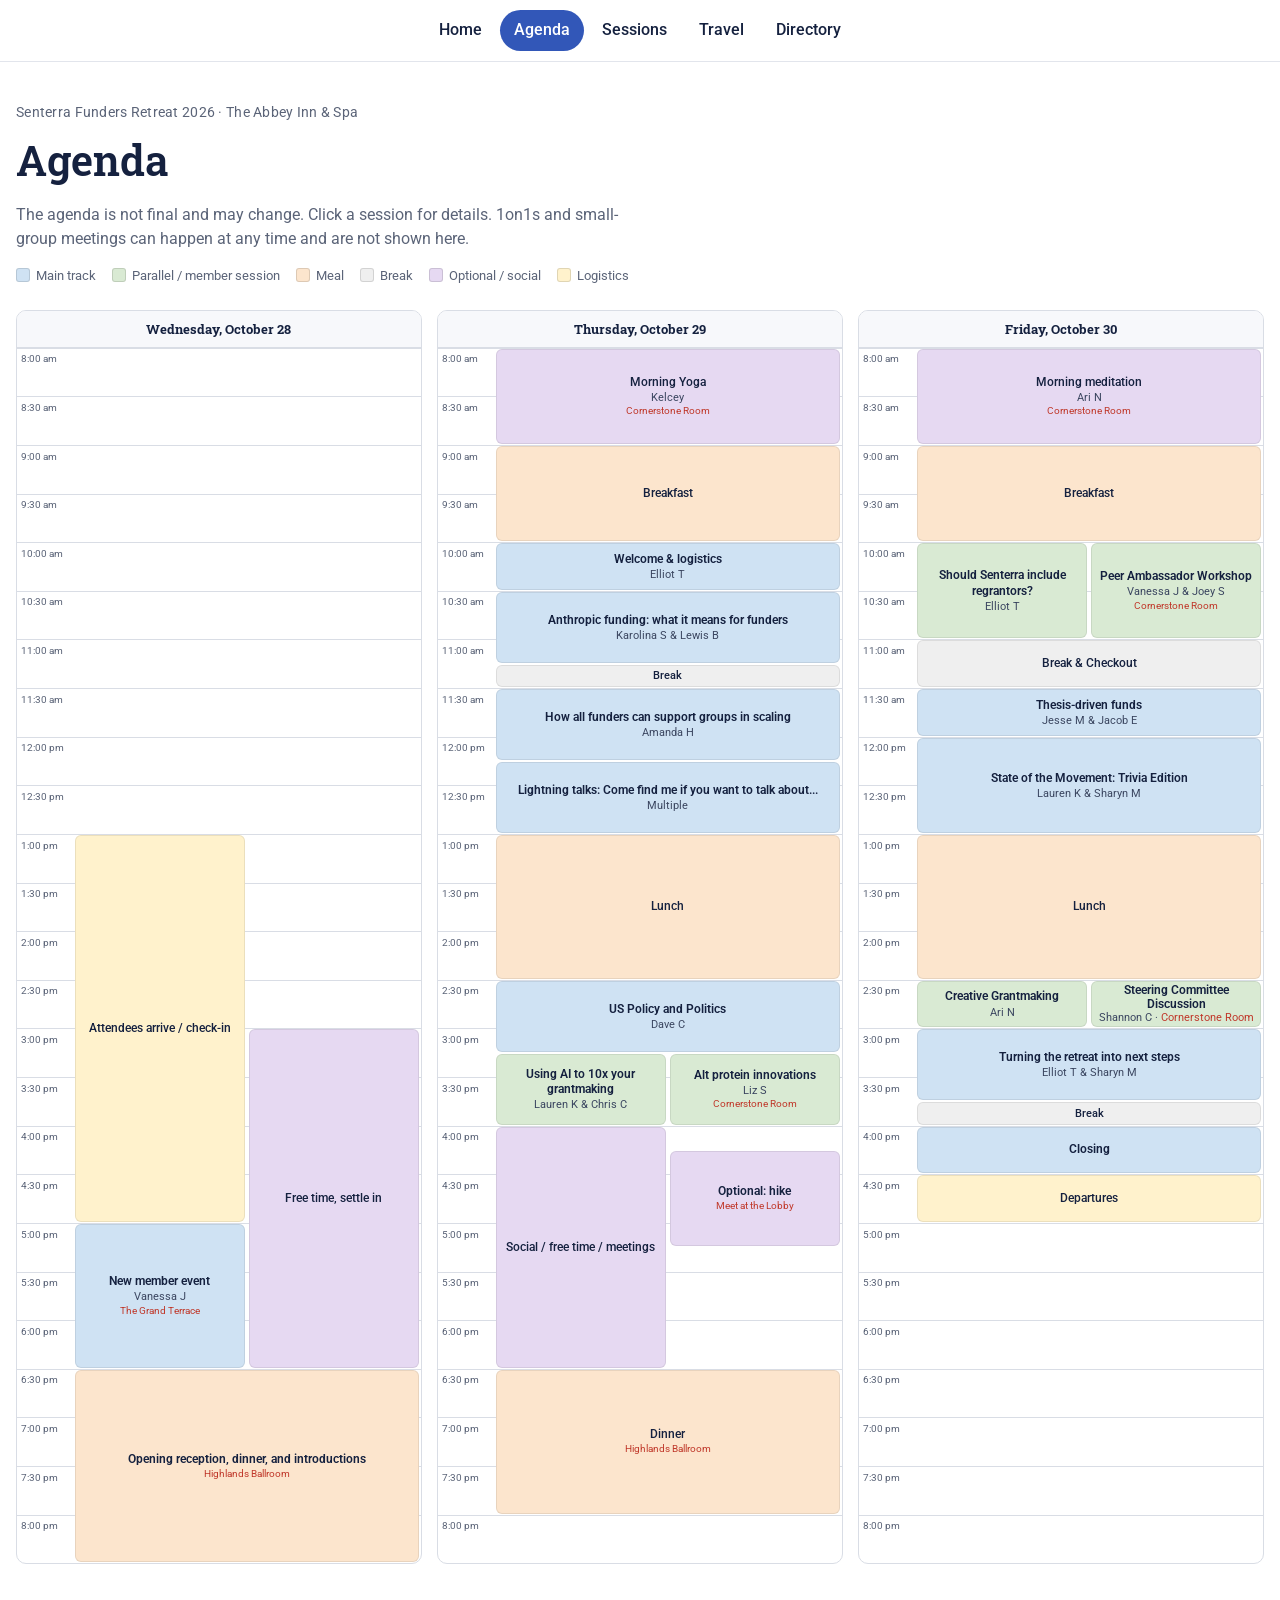
==== commit dd29d5b8: "Update retreat site" ====
--- a/agenda.html
+++ b/agenda.html
@@ -6,7 +6,7 @@
 <title>Agenda | Senterra Retreat 2026</title>
 <link rel="preconnect" href="https://fonts.googleapis.com">
 <link rel="stylesheet" href="https://fonts.googleapis.com/css2?family=Roboto:wght@400;500;700&family=Roboto+Slab:wght@500;600&display=swap">
-<link rel="stylesheet" href="style.css?v=1476d43f">
+<link rel="stylesheet" href="style.css?v=fdc7e855">
 <script>if (/[?&]embed=1/.test(location.search)) document.documentElement.classList.add('embed');</script>
 </head>
 <body>
@@ -17,7 +17,7 @@
 <h1>Agenda</h1>
 <p class="lede">The agenda is not final and may change. Click a session for details. 1on1s and small-group meetings can happen at any time and are not shown here.</p><div class="legend"><span><i style="background:#cfe2f3"></i>Main track</span><span><i style="background:#d9ead3"></i>Parallel / member session</span><span><i style="background:#fce5cd"></i>Meal</span><span><i style="background:#efefef"></i>Break</span><span><i style="background:#e6d9f2"></i>Optional / social</span><span><i style="background:#fff2cc"></i>Logistics</span></div>
 </header>
-<div class="agenda-days"><section class="day-grid" style="grid-template-rows:auto repeat(50, var(--slot))"><div class="g-day" style="grid-row:1;grid-column:1/4">Wednesday, October 28</div><div class="g-time" style="grid-row:2/4;grid-column:1">8:00 am</div><div class="g-band" style="grid-row:2/4;grid-column:2/4"></div><div class="g-time" style="grid-row:4/6;grid-column:1">8:30 am</div><div class="g-band" style="grid-row:4/6;grid-column:2/4"></div><div class="g-time" style="grid-row:6/8;grid-column:1">9:00 am</div><div class="g-band" style="grid-row:6/8;grid-column:2/4"></div><div class="g-time" style="grid-row:8/10;grid-column:1">9:30 am</div><div class="g-band" style="grid-row:8/10;grid-column:2/4"></div><div class="g-time" style="grid-row:10/12;grid-column:1">10:00 am</div><div class="g-band" style="grid-row:10/12;grid-column:2/4"></div><div class="g-time" style="grid-row:12/14;grid-column:1">10:30 am</div><div class="g-band" style="grid-row:12/14;grid-column:2/4"></div><div class="g-time" style="grid-row:14/16;grid-column:1">11:00 am</div><div class="g-band" style="grid-row:14/16;grid-column:2/4"></div><div class="g-time" style="grid-row:16/18;grid-column:1">11:30 am</div><div class="g-band" style="grid-row:16/18;grid-column:2/4"></div><div class="g-time" style="grid-row:18/20;grid-column:1">12:00 pm</div><div class="g-band" style="grid-row:18/20;grid-column:2/4"></div><div class="g-time" style="grid-row:20/22;grid-column:1">12:30 pm</div><div class="g-band" style="grid-row:20/22;grid-column:2/4"></div><div class="g-time" style="grid-row:22/24;grid-column:1">1:00 pm</div><div class="g-band" style="grid-row:22/24;grid-column:2/4"></div><div class="g-time" style="grid-row:24/26;grid-column:1">1:30 pm</div><div class="g-band" style="grid-row:24/26;grid-column:2/4"></div><div class="g-time" style="grid-row:26/28;grid-column:1">2:00 pm</div><div class="g-band" style="grid-row:26/28;grid-column:2/4"></div><div class="g-time" style="grid-row:28/30;grid-column:1">2:30 pm</div><div class="g-band" style="grid-row:28/30;grid-column:2/4"></div><div class="g-time" style="grid-row:30/32;grid-column:1">3:00 pm</div><div class="g-band" style="grid-row:30/32;grid-column:2/4"></div><div class="g-time" style="grid-row:32/34;grid-column:1">3:30 pm</div><div class="g-band" style="grid-row:32/34;grid-column:2/4"></div><div class="g-time" style="grid-row:34/36;grid-column:1">4:00 pm</div><div class="g-band" style="grid-row:34/36;grid-column:2/4"></div><div class="g-time" style="grid-row:36/38;grid-column:1">4:30 pm</div><div class="g-band" style="grid-row:36/38;grid-column:2/4"></div><div class="g-time" style="grid-row:38/40;grid-column:1">5:00 pm</div><div class="g-band" style="grid-row:38/40;grid-column:2/4"></div><div class="g-time" style="grid-row:40/42;grid-column:1">5:30 pm</div><div class="g-band" style="grid-row:40/42;grid-column:2/4"></div><div class="g-time" style="grid-row:42/44;grid-column:1">6:00 pm</div><div class="g-band" style="grid-row:42/44;grid-column:2/4"></div><div class="g-time" style="grid-row:44/46;grid-column:1">6:30 pm</div><div class="g-band" style="grid-row:44/46;grid-column:2/4"></div><div class="g-time" style="grid-row:46/48;grid-column:1">7:00 pm</div><div class="g-band" style="grid-row:46/48;grid-column:2/4"></div><div class="g-time" style="grid-row:48/50;grid-column:1">7:30 pm</div><div class="g-band" style="grid-row:48/50;grid-column:2/4"></div><div class="g-time" style="grid-row:50/52;grid-column:1">8:00 pm</div><div class="g-band" style="grid-row:50/52;grid-column:2/4"></div><div class="g-item static" style="grid-row:22/38;grid-column:2;background:#fff2cc"><span class="b-title">Attendees arrive / check-in</span></div><div class="g-item static" style="grid-row:30/44;grid-column:3;background:#e6d9f2"><span class="b-title">Free time, settle in</span></div><button type="button" class="g-item" data-id="s3" style="grid-row:38/44;grid-column:2;background:#cfe2f3"><span class="b-title">New member event</span><span class="b-who">Vanessa J</span><span class="b-room">The Grand Terrace</span></button><button type="button" class="g-item" data-id="s4" style="grid-row:44/52;grid-column:2/4;background:#fce5cd"><span class="b-title">Opening reception, dinner, and introductions</span><span class="b-room">Highlands Ballroom</span></button></section><section class="day-grid" style="grid-template-rows:auto repeat(50, var(--slot))"><div class="g-day" style="grid-row:1;grid-column:1/4">Thursday, October 29</div><div class="g-time" style="grid-row:2/4;grid-column:1">8:00 am</div><div class="g-band" style="grid-row:2/4;grid-column:2/4"></div><div class="g-time" style="grid-row:4/6;grid-column:1">8:30 am</div><div class="g-band" style="grid-row:4/6;grid-column:2/4"></div><div class="g-time" style="grid-row:6/8;grid-column:1">9:00 am</div><div class="g-band" style="grid-row:6/8;grid-column:2/4"></div><div class="g-time" style="grid-row:8/10;grid-column:1">9:30 am</div><div class="g-band" style="grid-row:8/10;grid-column:2/4"></div><div class="g-time" style="grid-row:10/12;grid-column:1">10:00 am</div><div class="g-band" style="grid-row:10/12;grid-column:2/4"></div><div class="g-time" style="grid-row:12/14;grid-column:1">10:30 am</div><div class="g-band" style="grid-row:12/14;grid-column:2/4"></div><div class="g-time" style="grid-row:14/16;grid-column:1">11:00 am</div><div class="g-band" style="grid-row:14/16;grid-column:2/4"></div><div class="g-time" style="grid-row:16/18;grid-column:1">11:30 am</div><div class="g-band" style="grid-row:16/18;grid-column:2/4"></div><div class="g-time" style="grid-row:18/20;grid-column:1">12:00 pm</div><div class="g-band" style="grid-row:18/20;grid-column:2/4"></div><div class="g-time" style="grid-row:20/22;grid-column:1">12:30 pm</div><div class="g-band" style="grid-row:20/22;grid-column:2/4"></div><div class="g-time" style="grid-row:22/24;grid-column:1">1:00 pm</div><div class="g-band" style="grid-row:22/24;grid-column:2/4"></div><div class="g-time" style="grid-row:24/26;grid-column:1">1:30 pm</div><div class="g-band" style="grid-row:24/26;grid-column:2/4"></div><div class="g-time" style="grid-row:26/28;grid-column:1">2:00 pm</div><div class="g-band" style="grid-row:26/28;grid-column:2/4"></div><div class="g-time" style="grid-row:28/30;grid-column:1">2:30 pm</div><div class="g-band" style="grid-row:28/30;grid-column:2/4"></div><div class="g-time" style="grid-row:30/32;grid-column:1">3:00 pm</div><div class="g-band" style="grid-row:30/32;grid-column:2/4"></div><div class="g-time" style="grid-row:32/34;grid-column:1">3:30 pm</div><div class="g-band" style="grid-row:32/34;grid-column:2/4"></div><div class="g-time" style="grid-row:34/36;grid-column:1">4:00 pm</div><div class="g-band" style="grid-row:34/36;grid-column:2/4"></div><div class="g-time" style="grid-row:36/38;grid-column:1">4:30 pm</div><div class="g-band" style="grid-row:36/38;grid-column:2/4"></div><div class="g-time" style="grid-row:38/40;grid-column:1">5:00 pm</div><div class="g-band" style="grid-row:38/40;grid-column:2/4"></div><div class="g-time" style="grid-row:40/42;grid-column:1">5:30 pm</div><div class="g-band" style="grid-row:40/42;grid-column:2/4"></div><div class="g-time" style="grid-row:42/44;grid-column:1">6:00 pm</div><div class="g-band" style="grid-row:42/44;grid-column:2/4"></div><div class="g-time" style="grid-row:44/46;grid-column:1">6:30 pm</div><div class="g-band" style="grid-row:44/46;grid-column:2/4"></div><div class="g-time" style="grid-row:46/48;grid-column:1">7:00 pm</div><div class="g-band" style="grid-row:46/48;grid-column:2/4"></div><div class="g-time" style="grid-row:48/50;grid-column:1">7:30 pm</div><div class="g-band" style="grid-row:48/50;grid-column:2/4"></div><div class="g-time" style="grid-row:50/52;grid-column:1">8:00 pm</div><div class="g-band" style="grid-row:50/52;grid-column:2/4"></div><div class="g-item static" style="grid-row:2/6;grid-column:2/4;background:#e6d9f2"><span class="b-title">Morning Yoga</span><span class="b-who">Kelcey</span><span class="b-room">Cornerstone Room</span></div><div class="g-item static" style="grid-row:6/10;grid-column:2/4;background:#fce5cd"><span class="b-title">Breakfast</span></div><button type="button" class="g-item" data-id="s7" style="grid-row:10/12;grid-column:2/4;background:#cfe2f3"><span class="b-title">Welcome &amp; logistics</span><span class="b-who">Elliot T</span></button><button type="button" class="g-item" data-id="s8" style="grid-row:12/15;grid-column:2/4;background:#cfe2f3"><span class="b-title">Anthropic funding: what it means for funders</span><span class="b-who">Karolina S &amp; Lewis B</span></button><div class="g-item static short" style="grid-row:15/16;grid-column:2/4;background:#efefef"><span class="b-title">Break</span></div><button type="button" class="g-item" data-id="s10" style="grid-row:16/19;grid-column:2/4;background:#cfe2f3"><span class="b-title">How all funders can support groups in scaling</span><span class="b-who">Amanda H</span></button><button type="button" class="g-item" data-id="s11" style="grid-row:19/22;grid-column:2/4;background:#cfe2f3"><span class="b-title">Lightning talks: Come find me if you want to talk about...</span><span class="b-who">Multiple</span></button><div class="g-item static" style="grid-row:22/28;grid-column:2/4;background:#fce5cd"><span class="b-title">Lunch</span></div><button type="button" class="g-item" data-id="s13" style="grid-row:28/31;grid-column:2/4;background:#cfe2f3"><span class="b-title">US Policy and Politics</span><span class="b-who">Dave C</span></button><button type="button" class="g-item" data-id="s14" style="grid-row:31/34;grid-column:2;background:#d9ead3"><span class="b-title">Using AI to 10x your grantmaking</span><span class="b-who">Lauren K &amp; Chris C</span></button><button type="button" class="g-item" data-id="s15" style="grid-row:31/34;grid-column:3;background:#d9ead3"><span class="b-title">Alt protein innovations</span><span class="b-who">Liz S</span><span class="b-room">Cornerstone Room</span></button><div class="g-item static" style="grid-row:34/44;grid-column:2;background:#e6d9f2"><span class="b-title">Social / free time / meetings</span></div><button type="button" class="g-item" data-id="s17" style="grid-row:35/39;grid-column:3;background:#e6d9f2"><span class="b-title">Optional: hike</span><span class="b-room">Meet at the Lobby</span></button><div class="g-item static" style="grid-row:44/50;grid-column:2/4;background:#fce5cd"><span class="b-title">Dinner</span><span class="b-room">Highlands Ballroom</span></div></section><section class="day-grid" style="grid-template-rows:auto repeat(50, var(--slot))"><div class="g-day" style="grid-row:1;grid-column:1/4">Friday, October 30</div><div class="g-time" style="grid-row:2/4;grid-column:1">8:00 am</div><div class="g-band" style="grid-row:2/4;grid-column:2/4"></div><div class="g-time" style="grid-row:4/6;grid-column:1">8:30 am</div><div class="g-band" style="grid-row:4/6;grid-column:2/4"></div><div class="g-time" style="grid-row:6/8;grid-column:1">9:00 am</div><div class="g-band" style="grid-row:6/8;grid-column:2/4"></div><div class="g-time" style="grid-row:8/10;grid-column:1">9:30 am</div><div class="g-band" style="grid-row:8/10;grid-column:2/4"></div><div class="g-time" style="grid-row:10/12;grid-column:1">10:00 am</div><div class="g-band" style="grid-row:10/12;grid-column:2/4"></div><div class="g-time" style="grid-row:12/14;grid-column:1">10:30 am</div><div class="g-band" style="grid-row:12/14;grid-column:2/4"></div><div class="g-time" style="grid-row:14/16;grid-column:1">11:00 am</div><div class="g-band" style="grid-row:14/16;grid-column:2/4"></div><div class="g-time" style="grid-row:16/18;grid-column:1">11:30 am</div><div class="g-band" style="grid-row:16/18;grid-column:2/4"></div><div class="g-time" style="grid-row:18/20;grid-column:1">12:00 pm</div><div class="g-band" style="grid-row:18/20;grid-column:2/4"></div><div class="g-time" style="grid-row:20/22;grid-column:1">12:30 pm</div><div class="g-band" style="grid-row:20/22;grid-column:2/4"></div><div class="g-time" style="grid-row:22/24;grid-column:1">1:00 pm</div><div class="g-band" style="grid-row:22/24;grid-column:2/4"></div><div class="g-time" style="grid-row:24/26;grid-column:1">1:30 pm</div><div class="g-band" style="grid-row:24/26;grid-column:2/4"></div><div class="g-time" style="grid-row:26/28;grid-column:1">2:00 pm</div><div class="g-band" style="grid-row:26/28;grid-column:2/4"></div><div class="g-time" style="grid-row:28/30;grid-column:1">2:30 pm</div><div class="g-band" style="grid-row:28/30;grid-column:2/4"></div><div class="g-time" style="grid-row:30/32;grid-column:1">3:00 pm</div><div class="g-band" style="grid-row:30/32;grid-column:2/4"></div><div class="g-time" style="grid-row:32/34;grid-column:1">3:30 pm</div><div class="g-band" style="grid-row:32/34;grid-column:2/4"></div><div class="g-time" style="grid-row:34/36;grid-column:1">4:00 pm</div><div class="g-band" style="grid-row:34/36;grid-column:2/4"></div><div class="g-time" style="grid-row:36/38;grid-column:1">4:30 pm</div><div class="g-band" style="grid-row:36/38;grid-column:2/4"></div><div class="g-time" style="grid-row:38/40;grid-column:1">5:00 pm</div><div class="g-band" style="grid-row:38/40;grid-column:2/4"></div><div class="g-time" style="grid-row:40/42;grid-column:1">5:30 pm</div><div class="g-band" style="grid-row:40/42;grid-column:2/4"></div><div class="g-time" style="grid-row:42/44;grid-column:1">6:00 pm</div><div class="g-band" style="grid-row:42/44;grid-column:2/4"></div><div class="g-time" style="grid-row:44/46;grid-column:1">6:30 pm</div><div class="g-band" style="grid-row:44/46;grid-column:2/4"></div><div class="g-time" style="grid-row:46/48;grid-column:1">7:00 pm</div><div class="g-band" style="grid-row:46/48;grid-column:2/4"></div><div class="g-time" style="grid-row:48/50;grid-column:1">7:30 pm</div><div class="g-band" style="grid-row:48/50;grid-column:2/4"></div><div class="g-time" style="grid-row:50/52;grid-column:1">8:00 pm</div><div class="g-band" style="grid-row:50/52;grid-column:2/4"></div><div class="g-item static" style="grid-row:2/6;grid-column:2/4;background:#e6d9f2"><span class="b-title">Morning meditation</span><span class="b-who">Ari N</span><span class="b-room">Cornerstone Room</span></div><div class="g-item static" style="grid-row:6/10;grid-column:2/4;background:#fce5cd"><span class="b-title">Breakfast</span></div><button type="button" class="g-item" data-id="s21" style="grid-row:10/14;grid-column:2;background:#d9ead3"><span class="b-title">Should Senterra include regrantors?</span><span class="b-who">Elliot T</span></button><button type="button" class="g-item" data-id="s22" style="grid-row:10/14;grid-column:3;background:#d9ead3"><span class="b-title">Peer Ambassador Workshop</span><span class="b-who">Vanessa J &amp; Joey S</span><span class="b-room">Cornerstone Room</span></button><div class="g-item static" style="grid-row:14/16;grid-column:2/4;background:#efefef"><span class="b-title">Break &amp; Checkout</span></div><button type="button" class="g-item" data-id="s24" style="grid-row:16/18;grid-column:2/4;background:#cfe2f3"><span class="b-title">Thesis-driven funds</span><span class="b-who">Jesse M &amp; Jacob E</span></button><button type="button" class="g-item" data-id="s25" style="grid-row:18/22;grid-column:2/4;background:#cfe2f3"><span class="b-title">State of the Movement: Trivia Edition</span><span class="b-who">Lauren K &amp; Sharyn M</span></button><div class="g-item static" style="grid-row:22/28;grid-column:2/4;background:#fce5cd"><span class="b-title">Lunch</span></div><button type="button" class="g-item" data-id="s27" style="grid-row:28/30;grid-column:2;background:#d9ead3"><span class="b-title">Creative Grantmaking</span><span class="b-who">Ari N</span></button><button type="button" class="g-item" data-id="s28" style="grid-row:28/30;grid-column:3;background:#d9ead3"><span class="b-title">Steering Committee Discussion</span><span class="b-who">Shannon C</span><span class="b-room">Cornerstone Room</span></button><button type="button" class="g-item" data-id="s29" style="grid-row:30/33;grid-column:2/4;background:#cfe2f3"><span class="b-title">Turning the retreat into next steps</span><span class="b-who">Elliot T &amp; Sharyn M</span></button><div class="g-item static short" style="grid-row:33/34;grid-column:2/4;background:#efefef"><span class="b-title">Break</span></div><button type="button" class="g-item" data-id="s31" style="grid-row:34/36;grid-column:2/4;background:#cfe2f3"><span class="b-title">Closing</span></button><div class="g-item static" style="grid-row:36/38;grid-column:2/4;background:#fff2cc"><span class="b-title">Departures</span></div></section></div><dialog id="detail"><div class="m-head"><h3 id="m-title"></h3><button type="button" class="m-close" aria-label="Close">&times;</button></div><div id="m-body"></div></dialog>
+<div class="agenda-days"><section class="day-grid" style="grid-template-rows:auto repeat(50, var(--slot))"><div class="g-day" style="grid-row:1;grid-column:1/4">Wednesday, October 28</div><div class="g-time" style="grid-row:2/4;grid-column:1">8:00 am</div><div class="g-band" style="grid-row:2/4;grid-column:2/4"></div><div class="g-time" style="grid-row:4/6;grid-column:1">8:30 am</div><div class="g-band" style="grid-row:4/6;grid-column:2/4"></div><div class="g-time" style="grid-row:6/8;grid-column:1">9:00 am</div><div class="g-band" style="grid-row:6/8;grid-column:2/4"></div><div class="g-time" style="grid-row:8/10;grid-column:1">9:30 am</div><div class="g-band" style="grid-row:8/10;grid-column:2/4"></div><div class="g-time" style="grid-row:10/12;grid-column:1">10:00 am</div><div class="g-band" style="grid-row:10/12;grid-column:2/4"></div><div class="g-time" style="grid-row:12/14;grid-column:1">10:30 am</div><div class="g-band" style="grid-row:12/14;grid-column:2/4"></div><div class="g-time" style="grid-row:14/16;grid-column:1">11:00 am</div><div class="g-band" style="grid-row:14/16;grid-column:2/4"></div><div class="g-time" style="grid-row:16/18;grid-column:1">11:30 am</div><div class="g-band" style="grid-row:16/18;grid-column:2/4"></div><div class="g-time" style="grid-row:18/20;grid-column:1">12:00 pm</div><div class="g-band" style="grid-row:18/20;grid-column:2/4"></div><div class="g-time" style="grid-row:20/22;grid-column:1">12:30 pm</div><div class="g-band" style="grid-row:20/22;grid-column:2/4"></div><div class="g-time" style="grid-row:22/24;grid-column:1">1:00 pm</div><div class="g-band" style="grid-row:22/24;grid-column:2/4"></div><div class="g-time" style="grid-row:24/26;grid-column:1">1:30 pm</div><div class="g-band" style="grid-row:24/26;grid-column:2/4"></div><div class="g-time" style="grid-row:26/28;grid-column:1">2:00 pm</div><div class="g-band" style="grid-row:26/28;grid-column:2/4"></div><div class="g-time" style="grid-row:28/30;grid-column:1">2:30 pm</div><div class="g-band" style="grid-row:28/30;grid-column:2/4"></div><div class="g-time" style="grid-row:30/32;grid-column:1">3:00 pm</div><div class="g-band" style="grid-row:30/32;grid-column:2/4"></div><div class="g-time" style="grid-row:32/34;grid-column:1">3:30 pm</div><div class="g-band" style="grid-row:32/34;grid-column:2/4"></div><div class="g-time" style="grid-row:34/36;grid-column:1">4:00 pm</div><div class="g-band" style="grid-row:34/36;grid-column:2/4"></div><div class="g-time" style="grid-row:36/38;grid-column:1">4:30 pm</div><div class="g-band" style="grid-row:36/38;grid-column:2/4"></div><div class="g-time" style="grid-row:38/40;grid-column:1">5:00 pm</div><div class="g-band" style="grid-row:38/40;grid-column:2/4"></div><div class="g-time" style="grid-row:40/42;grid-column:1">5:30 pm</div><div class="g-band" style="grid-row:40/42;grid-column:2/4"></div><div class="g-time" style="grid-row:42/44;grid-column:1">6:00 pm</div><div class="g-band" style="grid-row:42/44;grid-column:2/4"></div><div class="g-time" style="grid-row:44/46;grid-column:1">6:30 pm</div><div class="g-band" style="grid-row:44/46;grid-column:2/4"></div><div class="g-time" style="grid-row:46/48;grid-column:1">7:00 pm</div><div class="g-band" style="grid-row:46/48;grid-column:2/4"></div><div class="g-time" style="grid-row:48/50;grid-column:1">7:30 pm</div><div class="g-band" style="grid-row:48/50;grid-column:2/4"></div><div class="g-time" style="grid-row:50/52;grid-column:1">8:00 pm</div><div class="g-band" style="grid-row:50/52;grid-column:2/4"></div><div class="g-item static" style="grid-row:22/38;grid-column:2;background:#fff2cc"><span class="b-title">Attendees arrive / check-in</span></div><div class="g-item static" style="grid-row:30/44;grid-column:3;background:#e6d9f2"><span class="b-title">Free time, settle in</span></div><button type="button" class="g-item" data-id="s3" style="grid-row:38/44;grid-column:2;background:#cfe2f3"><span class="b-title">New member event</span><span class="b-who">Vanessa J</span><span class="b-room">The Grand Terrace</span></button><button type="button" class="g-item" data-id="s4" style="grid-row:44/52;grid-column:2/4;background:#fce5cd"><span class="b-title">Opening reception, dinner, and introductions</span><span class="b-room">Highlands Ballroom</span></button></section><section class="day-grid" style="grid-template-rows:auto repeat(50, var(--slot))"><div class="g-day" style="grid-row:1;grid-column:1/4">Thursday, October 29</div><div class="g-time" style="grid-row:2/4;grid-column:1">8:00 am</div><div class="g-band" style="grid-row:2/4;grid-column:2/4"></div><div class="g-time" style="grid-row:4/6;grid-column:1">8:30 am</div><div class="g-band" style="grid-row:4/6;grid-column:2/4"></div><div class="g-time" style="grid-row:6/8;grid-column:1">9:00 am</div><div class="g-band" style="grid-row:6/8;grid-column:2/4"></div><div class="g-time" style="grid-row:8/10;grid-column:1">9:30 am</div><div class="g-band" style="grid-row:8/10;grid-column:2/4"></div><div class="g-time" style="grid-row:10/12;grid-column:1">10:00 am</div><div class="g-band" style="grid-row:10/12;grid-column:2/4"></div><div class="g-time" style="grid-row:12/14;grid-column:1">10:30 am</div><div class="g-band" style="grid-row:12/14;grid-column:2/4"></div><div class="g-time" style="grid-row:14/16;grid-column:1">11:00 am</div><div class="g-band" style="grid-row:14/16;grid-column:2/4"></div><div class="g-time" style="grid-row:16/18;grid-column:1">11:30 am</div><div class="g-band" style="grid-row:16/18;grid-column:2/4"></div><div class="g-time" style="grid-row:18/20;grid-column:1">12:00 pm</div><div class="g-band" style="grid-row:18/20;grid-column:2/4"></div><div class="g-time" style="grid-row:20/22;grid-column:1">12:30 pm</div><div class="g-band" style="grid-row:20/22;grid-column:2/4"></div><div class="g-time" style="grid-row:22/24;grid-column:1">1:00 pm</div><div class="g-band" style="grid-row:22/24;grid-column:2/4"></div><div class="g-time" style="grid-row:24/26;grid-column:1">1:30 pm</div><div class="g-band" style="grid-row:24/26;grid-column:2/4"></div><div class="g-time" style="grid-row:26/28;grid-column:1">2:00 pm</div><div class="g-band" style="grid-row:26/28;grid-column:2/4"></div><div class="g-time" style="grid-row:28/30;grid-column:1">2:30 pm</div><div class="g-band" style="grid-row:28/30;grid-column:2/4"></div><div class="g-time" style="grid-row:30/32;grid-column:1">3:00 pm</div><div class="g-band" style="grid-row:30/32;grid-column:2/4"></div><div class="g-time" style="grid-row:32/34;grid-column:1">3:30 pm</div><div class="g-band" style="grid-row:32/34;grid-column:2/4"></div><div class="g-time" style="grid-row:34/36;grid-column:1">4:00 pm</div><div class="g-band" style="grid-row:34/36;grid-column:2/4"></div><div class="g-time" style="grid-row:36/38;grid-column:1">4:30 pm</div><div class="g-band" style="grid-row:36/38;grid-column:2/4"></div><div class="g-time" style="grid-row:38/40;grid-column:1">5:00 pm</div><div class="g-band" style="grid-row:38/40;grid-column:2/4"></div><div class="g-time" style="grid-row:40/42;grid-column:1">5:30 pm</div><div class="g-band" style="grid-row:40/42;grid-column:2/4"></div><div class="g-time" style="grid-row:42/44;grid-column:1">6:00 pm</div><div class="g-band" style="grid-row:42/44;grid-column:2/4"></div><div class="g-time" style="grid-row:44/46;grid-column:1">6:30 pm</div><div class="g-band" style="grid-row:44/46;grid-column:2/4"></div><div class="g-time" style="grid-row:46/48;grid-column:1">7:00 pm</div><div class="g-band" style="grid-row:46/48;grid-column:2/4"></div><div class="g-time" style="grid-row:48/50;grid-column:1">7:30 pm</div><div class="g-band" style="grid-row:48/50;grid-column:2/4"></div><div class="g-time" style="grid-row:50/52;grid-column:1">8:00 pm</div><div class="g-band" style="grid-row:50/52;grid-column:2/4"></div><div class="g-item static" style="grid-row:2/6;grid-column:2/4;background:#e6d9f2"><span class="b-title">Morning Yoga</span><span class="b-who">Kelcey</span><span class="b-room">Cornerstone Room</span></div><div class="g-item static" style="grid-row:6/10;grid-column:2/4;background:#fce5cd"><span class="b-title">Breakfast</span></div><button type="button" class="g-item" data-id="s7" style="grid-row:10/12;grid-column:2/4;background:#cfe2f3"><span class="b-title">Welcome &amp; logistics</span><span class="b-who">Elliot T</span></button><button type="button" class="g-item" data-id="s8" style="grid-row:12/15;grid-column:2/4;background:#cfe2f3"><span class="b-title">Anthropic funding: what it means for funders</span><span class="b-who">Karolina S &amp; Lewis B</span></button><div class="g-item static short" style="grid-row:15/16;grid-column:2/4;background:#efefef"><span class="b-title">Break</span></div><button type="button" class="g-item" data-id="s10" style="grid-row:16/19;grid-column:2/4;background:#cfe2f3"><span class="b-title">How all funders can support groups in scaling</span><span class="b-who">Amanda H</span></button><button type="button" class="g-item" data-id="s11" style="grid-row:19/22;grid-column:2/4;background:#cfe2f3"><span class="b-title">Lightning talks: Come find me if you want to talk about...</span><span class="b-who">Multiple</span></button><div class="g-item static" style="grid-row:22/28;grid-column:2/4;background:#fce5cd"><span class="b-title">Lunch</span></div><button type="button" class="g-item" data-id="s13" style="grid-row:28/31;grid-column:2/4;background:#cfe2f3"><span class="b-title">US Policy and Politics</span><span class="b-who">Dave C</span></button><button type="button" class="g-item" data-id="s14" style="grid-row:31/34;grid-column:2;background:#d9ead3"><span class="b-title">Using AI to 10x your grantmaking</span><span class="b-who">Lauren K &amp; Chris C</span></button><button type="button" class="g-item" data-id="s15" style="grid-row:31/34;grid-column:3;background:#d9ead3"><span class="b-title">Alt protein innovations</span><span class="b-who">Liz S</span><span class="b-room">Cornerstone Room</span></button><div class="g-item static" style="grid-row:34/44;grid-column:2;background:#e6d9f2"><span class="b-title">Social / free time / meetings</span></div><button type="button" class="g-item" data-id="s17" style="grid-row:35/39;grid-column:3;background:#e6d9f2"><span class="b-title">Optional: hike</span><span class="b-room">Meet at the Lobby</span></button><div class="g-item static" style="grid-row:44/50;grid-column:2/4;background:#fce5cd"><span class="b-title">Dinner</span><span class="b-room">Highlands Ballroom</span></div></section><section class="day-grid" style="grid-template-rows:auto repeat(50, var(--slot))"><div class="g-day" style="grid-row:1;grid-column:1/4">Friday, October 30</div><div class="g-time" style="grid-row:2/4;grid-column:1">8:00 am</div><div class="g-band" style="grid-row:2/4;grid-column:2/4"></div><div class="g-time" style="grid-row:4/6;grid-column:1">8:30 am</div><div class="g-band" style="grid-row:4/6;grid-column:2/4"></div><div class="g-time" style="grid-row:6/8;grid-column:1">9:00 am</div><div class="g-band" style="grid-row:6/8;grid-column:2/4"></div><div class="g-time" style="grid-row:8/10;grid-column:1">9:30 am</div><div class="g-band" style="grid-row:8/10;grid-column:2/4"></div><div class="g-time" style="grid-row:10/12;grid-column:1">10:00 am</div><div class="g-band" style="grid-row:10/12;grid-column:2/4"></div><div class="g-time" style="grid-row:12/14;grid-column:1">10:30 am</div><div class="g-band" style="grid-row:12/14;grid-column:2/4"></div><div class="g-time" style="grid-row:14/16;grid-column:1">11:00 am</div><div class="g-band" style="grid-row:14/16;grid-column:2/4"></div><div class="g-time" style="grid-row:16/18;grid-column:1">11:30 am</div><div class="g-band" style="grid-row:16/18;grid-column:2/4"></div><div class="g-time" style="grid-row:18/20;grid-column:1">12:00 pm</div><div class="g-band" style="grid-row:18/20;grid-column:2/4"></div><div class="g-time" style="grid-row:20/22;grid-column:1">12:30 pm</div><div class="g-band" style="grid-row:20/22;grid-column:2/4"></div><div class="g-time" style="grid-row:22/24;grid-column:1">1:00 pm</div><div class="g-band" style="grid-row:22/24;grid-column:2/4"></div><div class="g-time" style="grid-row:24/26;grid-column:1">1:30 pm</div><div class="g-band" style="grid-row:24/26;grid-column:2/4"></div><div class="g-time" style="grid-row:26/28;grid-column:1">2:00 pm</div><div class="g-band" style="grid-row:26/28;grid-column:2/4"></div><div class="g-time" style="grid-row:28/30;grid-column:1">2:30 pm</div><div class="g-band" style="grid-row:28/30;grid-column:2/4"></div><div class="g-time" style="grid-row:30/32;grid-column:1">3:00 pm</div><div class="g-band" style="grid-row:30/32;grid-column:2/4"></div><div class="g-time" style="grid-row:32/34;grid-column:1">3:30 pm</div><div class="g-band" style="grid-row:32/34;grid-column:2/4"></div><div class="g-time" style="grid-row:34/36;grid-column:1">4:00 pm</div><div class="g-band" style="grid-row:34/36;grid-column:2/4"></div><div class="g-time" style="grid-row:36/38;grid-column:1">4:30 pm</div><div class="g-band" style="grid-row:36/38;grid-column:2/4"></div><div class="g-time" style="grid-row:38/40;grid-column:1">5:00 pm</div><div class="g-band" style="grid-row:38/40;grid-column:2/4"></div><div class="g-time" style="grid-row:40/42;grid-column:1">5:30 pm</div><div class="g-band" style="grid-row:40/42;grid-column:2/4"></div><div class="g-time" style="grid-row:42/44;grid-column:1">6:00 pm</div><div class="g-band" style="grid-row:42/44;grid-column:2/4"></div><div class="g-time" style="grid-row:44/46;grid-column:1">6:30 pm</div><div class="g-band" style="grid-row:44/46;grid-column:2/4"></div><div class="g-time" style="grid-row:46/48;grid-column:1">7:00 pm</div><div class="g-band" style="grid-row:46/48;grid-column:2/4"></div><div class="g-time" style="grid-row:48/50;grid-column:1">7:30 pm</div><div class="g-band" style="grid-row:48/50;grid-column:2/4"></div><div class="g-time" style="grid-row:50/52;grid-column:1">8:00 pm</div><div class="g-band" style="grid-row:50/52;grid-column:2/4"></div><div class="g-item static" style="grid-row:2/6;grid-column:2/4;background:#e6d9f2"><span class="b-title">Morning meditation</span><span class="b-who">Ari N</span><span class="b-room">Cornerstone Room</span></div><div class="g-item static" style="grid-row:6/10;grid-column:2/4;background:#fce5cd"><span class="b-title">Breakfast</span></div><button type="button" class="g-item" data-id="s21" style="grid-row:10/14;grid-column:2;background:#d9ead3"><span class="b-title">Should Senterra include regrantors?</span><span class="b-who">Elliot T</span></button><button type="button" class="g-item" data-id="s22" style="grid-row:10/14;grid-column:3;background:#d9ead3"><span class="b-title">Peer Ambassador Workshop</span><span class="b-who">Vanessa J &amp; Joey S</span><span class="b-room">Cornerstone Room</span></button><div class="g-item static" style="grid-row:14/16;grid-column:2/4;background:#efefef"><span class="b-title">Break &amp; Checkout</span></div><button type="button" class="g-item" data-id="s24" style="grid-row:16/18;grid-column:2/4;background:#cfe2f3"><span class="b-title">Thesis-driven funds</span><span class="b-who">Jesse M &amp; Jacob E</span></button><button type="button" class="g-item" data-id="s25" style="grid-row:18/22;grid-column:2/4;background:#cfe2f3"><span class="b-title">State of the Movement: Trivia Edition</span><span class="b-who">Lauren K &amp; Sharyn M</span></button><div class="g-item static" style="grid-row:22/28;grid-column:2/4;background:#fce5cd"><span class="b-title">Lunch</span></div><button type="button" class="g-item" data-id="s27" style="grid-row:28/30;grid-column:2;background:#d9ead3"><span class="b-title">Creative Grantmaking</span><span class="b-who">Ari N</span></button><button type="button" class="g-item tight" data-id="s28" style="grid-row:28/30;grid-column:3;background:#d9ead3"><span class="b-title">Steering Committee Discussion</span><span class="b-who">Shannon C &middot; <span class="b-room">Cornerstone Room</span></span></button><button type="button" class="g-item" data-id="s29" style="grid-row:30/33;grid-column:2/4;background:#cfe2f3"><span class="b-title">Turning the retreat into next steps</span><span class="b-who">Elliot T &amp; Sharyn M</span></button><div class="g-item static short" style="grid-row:33/34;grid-column:2/4;background:#efefef"><span class="b-title">Break</span></div><button type="button" class="g-item" data-id="s31" style="grid-row:34/36;grid-column:2/4;background:#cfe2f3"><span class="b-title">Closing</span></button><div class="g-item static" style="grid-row:36/38;grid-column:2/4;background:#fff2cc"><span class="b-title">Departures</span></div></section></div><dialog id="detail"><div class="m-head"><h3 id="m-title"></h3><button type="button" class="m-close" aria-label="Close">&times;</button></div><div id="m-body"></div></dialog>
 </main>
 <script>(function(){var D={"s3": {"title": "New member event", "html": "<p class=\"m-meta\">5:00 pm to 6:30 pm · 90 min · The Grand Terrace<\/p><div class=\"m-who\"><h4>Led by<\/h4><span class=\"leader\"><strong>Vanessa Johansson<\/strong>, European Philanthropy Lead, Senterra Funders; The Expanding Circle Fund<\/span><\/div><div class=\"part\"><h4>What it covers<\/h4><p>This session is an informal gathering for new Senterra members to meet each other and the team.<\/p><\/div><div class=\"part\"><h4>Who it&#x27;s for<\/h4><p>Members attending their first Senterra retreat, or who joined in the past year.<\/p><\/div><div class=\"part\"><h4>What you&#x27;ll get out of it<\/h4><p>This will be a chance to build connections early, so you can make the most of the retreat.<\/p><\/div>"}, "s4": {"title": "Opening reception, dinner, and introductions", "html": "<p class=\"m-meta\">6:30 pm to 8:30 pm · 120 min · Highlands Ballroom<\/p><p>During the reception there will be a short activity to meet some of the other attendees.<\/p>"}, "s7": {"title": "Welcome & logistics", "html": "<p class=\"m-meta\">10:00 am to 10:30 am · 30 min<\/p><div class=\"m-who\"><h4>Led by<\/h4><span class=\"leader\"><strong>Elliot Teperman<\/strong>, Director of Partnerships, Senterra Funders<\/span><\/div><div class=\"part\"><h4>What it covers<\/h4><p>This session will open the retreat with remarks on its goals, how the program is structured, and what has changed from previous years.<\/p><\/div><div class=\"part\"><h4>Who it&#x27;s for<\/h4><p>All attendees.<\/p><\/div><div class=\"part\"><h4>What you&#x27;ll get out of it<\/h4><p>Attendees will have a clear picture of the program and how to make the most of their time at the retreat.<\/p><\/div>"}, "s8": {"title": "Anthropic funding: what it means for funders", "html": "<p class=\"m-meta\">10:30 am to 11:15 am · 45 min<\/p><div class=\"m-who\"><h4>Led by<\/h4><span class=\"leader\"><strong>Karolina Sarek<\/strong>, Director, Effective Altruism Animal Welfare Fund<\/span><span class=\"leader\"><strong>Lewis Bollard<\/strong>, Farm Animal Welfare Fund Managing Director, Coefficient Giving<\/span><\/div><div class=\"part\"><h4>What it covers<\/h4><p>The potential impact of Anthropic donors on the FAW movement and its funders<\/p><\/div><div class=\"part\"><h4>Who it&#x27;s for<\/h4><p>Funders interested in modifying their approach in light of new Anthropic donors<\/p><\/div><div class=\"part\"><h4>What you&#x27;ll get out of it<\/h4><p>How EA AWF and CG are reacting, and how other funders may approach this question<\/p><\/div>"}, "s10": {"title": "How all funders can support groups in scaling", "html": "<p class=\"m-meta\">11:30 am to 12:15 pm · 45 min<\/p><div class=\"m-who\"><h4>Led by<\/h4><span class=\"leader\"><strong>Amanda Hungerford<\/strong>, Senior Program Officer for Farm Animal Welfare, Coefficient Giving<\/span><\/div><div class=\"part\"><h4>What it covers<\/h4><p>This session will consider how to think about scaling grantees.  It will include questions to ask when groups scale (or have recently scaled up), as well as ways to support organizations as they scale.<\/p><\/div><div class=\"part\"><h4>Who it&#x27;s for<\/h4><p>Funders who are interested in funding growing organizations, as well as funders who are interested in meta organizations that can offer support to scaling groups.<\/p><\/div><div class=\"part\"><h4>What you&#x27;ll get out of it<\/h4><p>This will be a place to discuss assessing groups’ readiness to scale, and how to help groups to scale responsibly.<\/p><\/div>"}, "s11": {"title": "Lightning talks: Come find me if you want to talk about...", "html": "<p class=\"m-meta\">12:15 pm to 1:00 pm · 45 min<\/p><div class=\"m-who\"><h4>Led by<\/h4><span class=\"leader\"><strong>Multiple<\/strong><\/span><\/div><div class=\"part\"><h4>What it covers<\/h4><p>This session will be a series of 5-minute talks, each an invitation for more discussion on a topic chosen by the speaker. There will be no Q&amp;A after each talk, so conversations continue over the rest of the retreat.<\/p><\/div><div class=\"part\"><h4>Who it&#x27;s for<\/h4><p>All attendees, especially anyone looking for new ideas or people to connect with.<\/p><\/div><div class=\"part\"><h4>What you&#x27;ll get out of it<\/h4><p>Attendees will get a quick tour of topics members care about, and will know which speakers to find for follow-up conversations.<\/p><\/div><div class=\"part\"><h4>Talks include<\/h4><ul class=\"talks\"><li><strong>Ultra processed Foods: Opportunity and Risk<\/strong> <span class=\"who\">Meghan O&#x27;Brien Lowery<\/span><\/li><li><strong>Why active grantmaking will be more important in the future<\/strong> <span class=\"who\">Joey Savoie<\/span><\/li><li><strong>What is the Senterra Steering Committee<\/strong> <span class=\"who\">Shannon Campion<\/span><\/li><li><strong>Unlocking More Climate Capital for Food Systems<\/strong> <span class=\"who\">Max Elder<\/span><\/li><li><strong>How Elections Are Won And Lost<\/strong> <span class=\"who\">Chris Conrad<\/span><\/li><li><strong>We Need More Policy Researchers<\/strong> <span class=\"who\">Gage Weston<\/span><\/li><\/ul><\/div>"}, "s13": {"title": "US Policy and Politics", "html": "<p class=\"m-meta\">2:30 pm to 3:15 pm · 45 min<\/p><div class=\"m-who\"><h4>Led by<\/h4><span class=\"leader\"><strong>David Coman-Hidy<\/strong>, President, The Navigation Fund<\/span><\/div><div class=\"part\"><h4>What it covers<\/h4><p>What we learned fighting the Save Our Bacon Act, where political work for animals is headed over the next few years, and the practical ways individual donors can get involved, from c4 giving to direct contributions to candidates.<\/p><\/div><div class=\"part\"><h4>Who it&#x27;s for<\/h4><p>Anyone curious about the movement&#x27;s growing political work, and especially anyone who&#x27;s felt a little uneasy about giving money to politicians.<\/p><\/div><div class=\"part\"><h4>What you&#x27;ll get out of it<\/h4><p>A clear case for why political giving may be one of the highest-leverage moves available to individual donors right now, plus concrete next steps if you want to jump in.<\/p><\/div>"}, "s14": {"title": "Using AI to 10x your grantmaking", "html": "<p class=\"m-meta\">3:15 pm to 4:00 pm · 45 min<\/p><div class=\"m-who\"><h4>Led by<\/h4><span class=\"leader\"><strong>Lauren Kohler<\/strong>, Director of Philanthropy, Stray Dog Institute<\/span><span class=\"leader\"><strong>Chris Conrad<\/strong>, Director of Research &amp; Programs, Nova Vista Foundation<\/span><\/div><div class=\"part\"><h4>What it covers<\/h4><p>How two funders use AI at each stage of their grantmaking cycles to significantly expand the depth, breadth, and speed of their philanthropy. We’ll look at AI-powered due diligence and research, portfolio scoring, writing, and more, and demonstrate how each workflow was built.<\/p><\/div><div class=\"part\"><h4>Who it&#x27;s for<\/h4><p>Grantmakers at any level of AI familiarity are welcome. The two presentations are pitched at different levels of technical depth, and we&#x27;ll open with a quick activity to gauge attendees’ AI use and familiarity.<\/p><\/div><div class=\"part\"><h4>What you&#x27;ll get out of it<\/h4><p>Specific, replicable AI applications for grantmaking shown through screenshots of the actual tools in use, as well as time to brainstorm and discuss how these approaches could apply to your own work.<\/p><\/div>"}, "s15": {"title": "Alt protein innovations", "html": "<p class=\"m-meta\">3:15 pm to 4:00 pm · 45 min · Cornerstone Room · Parallel session<\/p><div class=\"m-who\"><h4>Led by<\/h4><span class=\"leader\"><strong>Liz Specht<\/strong>, VP of Science &amp; Strategic Initiatives, Food System Innovations<\/span><\/div><p class=\"tbc\">Session details coming soon.<\/p>"}, "s17": {"title": "Optional: hike", "html": "<p class=\"m-meta\">4:15 pm to 5:15 pm · 60 min · Meet at the Lobby<\/p><p>The hike is a gentle 40 minute loop around Fort Hill Park.<\/p><div class=\"part\"><h4>Details<\/h4><p>Fort Hill Park has wooded dirt trails with some rocky sections and a few moderately steep stretches, but it isn’t a demanding hike. Sturdy sneakers or walking shoes with good grip are enough, so there’s no need to pack boots in your luggage. If it’s been raining, the trails can be a bit muddy, so a pair of shoes you don’t mind getting dirty is ideal.<\/p><\/div>"}, "s21": {"title": "Should Senterra include regrantors?", "html": "<p class=\"m-meta\">10:00 am to 11:00 am · 60 min<\/p><div class=\"m-who\"><h4>Led by<\/h4><span class=\"leader\"><strong>Elliot Teperman<\/strong>, Director of Partnerships, Senterra Funders<\/span><\/div><div class=\"part\"><h4>What it covers<\/h4><p>This session will gather member views on whether Senterra should make some programming available to regranters given the coming increase in regrantors. We&#x27;ll explore the viability and pros and cons of different options.<\/p><\/div><div class=\"part\"><h4>Who it&#x27;s for<\/h4><p>Members who give through regranters, work closely with them, or have views on who should be part of Senterra’s community.<\/p><\/div><div class=\"part\"><h4>What you&#x27;ll get out of it<\/h4><p>This will be a place to weigh the benefits and risks of each approach, informing how Senterra defines membership going forward.<\/p><\/div>"}, "s22": {"title": "Peer Ambassador Workshop", "html": "<p class=\"m-meta\">10:00 am to 11:00 am · 60 min · Cornerstone Room · Parallel session<\/p><div class=\"m-who\"><h4>Led by<\/h4><span class=\"leader\"><strong>Vanessa Johansson<\/strong>, European Philanthropy Lead, Senterra Funders; The Expanding Circle Fund<\/span><span class=\"leader\"><strong>Joey Savoie<\/strong>, The Expanding Circle Fund<\/span><\/div><div class=\"part\"><h4>What it covers<\/h4><p>Often, the most impactful thing you can do as a donor is to help your network give more, and give better. This workshop offers a practical playbook grounded in psychology, matchmaking principles, and field-tested event formats.<\/p><\/div><div class=\"part\"><h4>Who it&#x27;s for<\/h4><p>Anybody who would like to mobilise more funding towards philanthropic causes from their peers, or funding towards more impactful areas<\/p><\/div><div class=\"part\"><h4>What you&#x27;ll get out of it<\/h4><p>A guidebook to help mobilise more capital from peers into animal advocacy, and increased confidence to do so.<\/p><\/div>"}, "s24": {"title": "Thesis-driven funds", "html": "<p class=\"m-meta\">11:30 am to 12:00 pm · 30 min<\/p><div class=\"m-who\"><h4>Led by<\/h4><span class=\"leader\"><strong>Jesse Marks<\/strong><\/span><span class=\"leader\"><strong>Jacob Eliosoff<\/strong><\/span><\/div><p>This session will explore the role of thesis-driven funds and regranting in a funder’s portfolio. We&#x27;ll cover the case for deferring to a fund’s specific theory of change, as well as the limits of that approach. More details coming soon.<\/p>"}, "s25": {"title": "State of the Movement: Trivia Edition", "html": "<p class=\"m-meta\">12:00 pm to 1:00 pm · 60 min<\/p><div class=\"m-who\"><h4>Led by<\/h4><span class=\"leader\"><strong>Lauren Kohler<\/strong>, Director of Philanthropy, Stray Dog Institute<\/span><span class=\"leader\"><strong>Sharyn Murray<\/strong>, Director of Philanthropic Advising, Senterra Funders<\/span><\/div><div class=\"part\"><h4>What it covers<\/h4><p>Live trivia combined with a fast-paced look back at the past year in farmed animal protection, pairing new State of the Movement funding data with an overview of the movement’s biggest wins, setbacks and trends. The session will close with a preview of Stray Dog&#x27;s new Movement Intelligence platform. Bring your phone to participate in the trivia.<\/p><\/div><div class=\"part\"><h4>Who it&#x27;s for<\/h4><p>Any member interested in a current, data-grounded picture of the movement. No prior knowledge required - the session is designed so that funders at any level of movement knowledge can participate, win prizes, and come away with new learnings.<\/p><\/div><div class=\"part\"><h4>What you&#x27;ll get out of it<\/h4><p>A view of how movement resources have shifted by geography, animal and intervention, and examples of specific wins and trends, as well as a first look at the Movement Intelligence platform. Plus, bragging rights and prizes.<\/p><\/div>"}, "s27": {"title": "Creative Ways to Multiply Your Giving", "html": "<p class=\"m-meta\">2:30 pm to 3:00 pm · 30 min<\/p><div class=\"m-who\"><h4>Led by<\/h4><span class=\"leader\"><strong>Ari Nessel<\/strong>, Founder, Mobius<\/span><\/div><div class=\"part\"><h4>What it covers<\/h4><p>Ari walks through the field-tested ways Mobius stretches its giving beyond the standard grant, from counterfactual matches, bequest matches and catalytic first-dollar grants to bridge loans and non-financial support like shared housing and coaching.<\/p><\/div><div class=\"part\"><h4>Who it&#x27;s for<\/h4><p>Any funder who wants more impact per dollar, and especially individual donors and smaller funders looking to make their giving go further.<\/p><\/div><div class=\"part\"><h4>What you&#x27;ll get out of it<\/h4><p>A practical menu of giving structures funders can consider adopting for their own grantmaking.<\/p><\/div>"}, "s28": {"title": "Steering Committee positions within Senterra", "html": "<p class=\"m-meta\">2:30 pm to 3:00 pm · 30 min · Cornerstone Room · Parallel session<\/p><div class=\"m-who\"><h4>Led by<\/h4><span class=\"leader\"><strong>Shannon Campion<\/strong>, Executive Director, Senterra Funders<\/span><\/div><div class=\"part\"><h4>What it covers<\/h4><p>This session will give an overview of the Steering Committee at Senterra, and what is involved.<\/p><\/div><div class=\"part\"><h4>Who it&#x27;s for<\/h4><p>Members who are interested in helping to govern Senterra and shape its direction.<\/p><\/div><div class=\"part\"><h4>What you&#x27;ll get out of it<\/h4><p>This will be a place to understand the roles and time commitment, so you can decide whether to put your name forward.<\/p><\/div>"}, "s29": {"title": "Turning the retreat into next steps", "html": "<p class=\"m-meta\">3:00 pm to 3:45 pm · 45 min<\/p><div class=\"m-who\"><h4>Led by<\/h4><span class=\"leader\"><strong>Elliot Teperman<\/strong>, Director of Partnerships, Senterra Funders<\/span><span class=\"leader\"><strong>Sharyn Murray<\/strong>, Director of Philanthropic Advising, Senterra Funders<\/span><\/div><div class=\"part\"><h4>What it covers<\/h4><p>This session will give attendees time to review the ideas, connections, and open questions that came up over the retreat and turn them into concrete follow-ups. This includes both personal next steps, and new projects that Senterra or Senterra members might spin up.<\/p><\/div><div class=\"part\"><h4>Who it&#x27;s for<\/h4><p>All attendees, particularly those who have new collaborations, projects, or changes to their giving in mind.<\/p><\/div><div class=\"part\"><h4>What you&#x27;ll get out of it<\/h4><p>Attendees will leave with specific next steps, people to follow up with, and a plan for how to keep the momentum going after the retreat.<\/p><\/div>"}, "s31": {"title": "Closing", "html": "<p class=\"m-meta\">4:00 pm to 4:30 pm · 30 min<\/p><div class=\"part\"><h4>What it covers<\/h4><p>This session will wrap up the retreat by drawing together key themes and takeaways, both personal and collective. It will also cover next steps for Senterra and for members.<\/p><\/div><div class=\"part\"><h4>Who it&#x27;s for<\/h4><p>All attendees.<\/p><\/div><div class=\"part\"><h4>What you&#x27;ll get out of it<\/h4><p>Attendees will leave with clarity on what to follow up on and how to stay connected after the retreat.<\/p><\/div>"}};var dlg=document.getElementById('detail');document.addEventListener('click',function(e){var b=e.target.closest('[data-id]');if(b&&D[b.dataset.id]){document.getElementById('m-title').textContent=D[b.dataset.id].title;document.getElementById('m-body').innerHTML=D[b.dataset.id].html;dlg.showModal();}if(e.target===dlg||e.target.closest('.m-close'))dlg.close();});})();</script>
 </body>
--- a/style.css
+++ b/style.css
@@ -308,3 +308,5 @@
   .airports tbody th { white-space: normal; font-size: 16px; }
   .airports td::before { content: attr(data-label) ": "; color: var(--muted); font-size: 13px; }
 }
+.g-item.tight { padding: 1px 4px; font-size: 12px; line-height: 1.15; gap: 0; }
+.g-item.tight .b-who .b-room { font-size: 1em; }
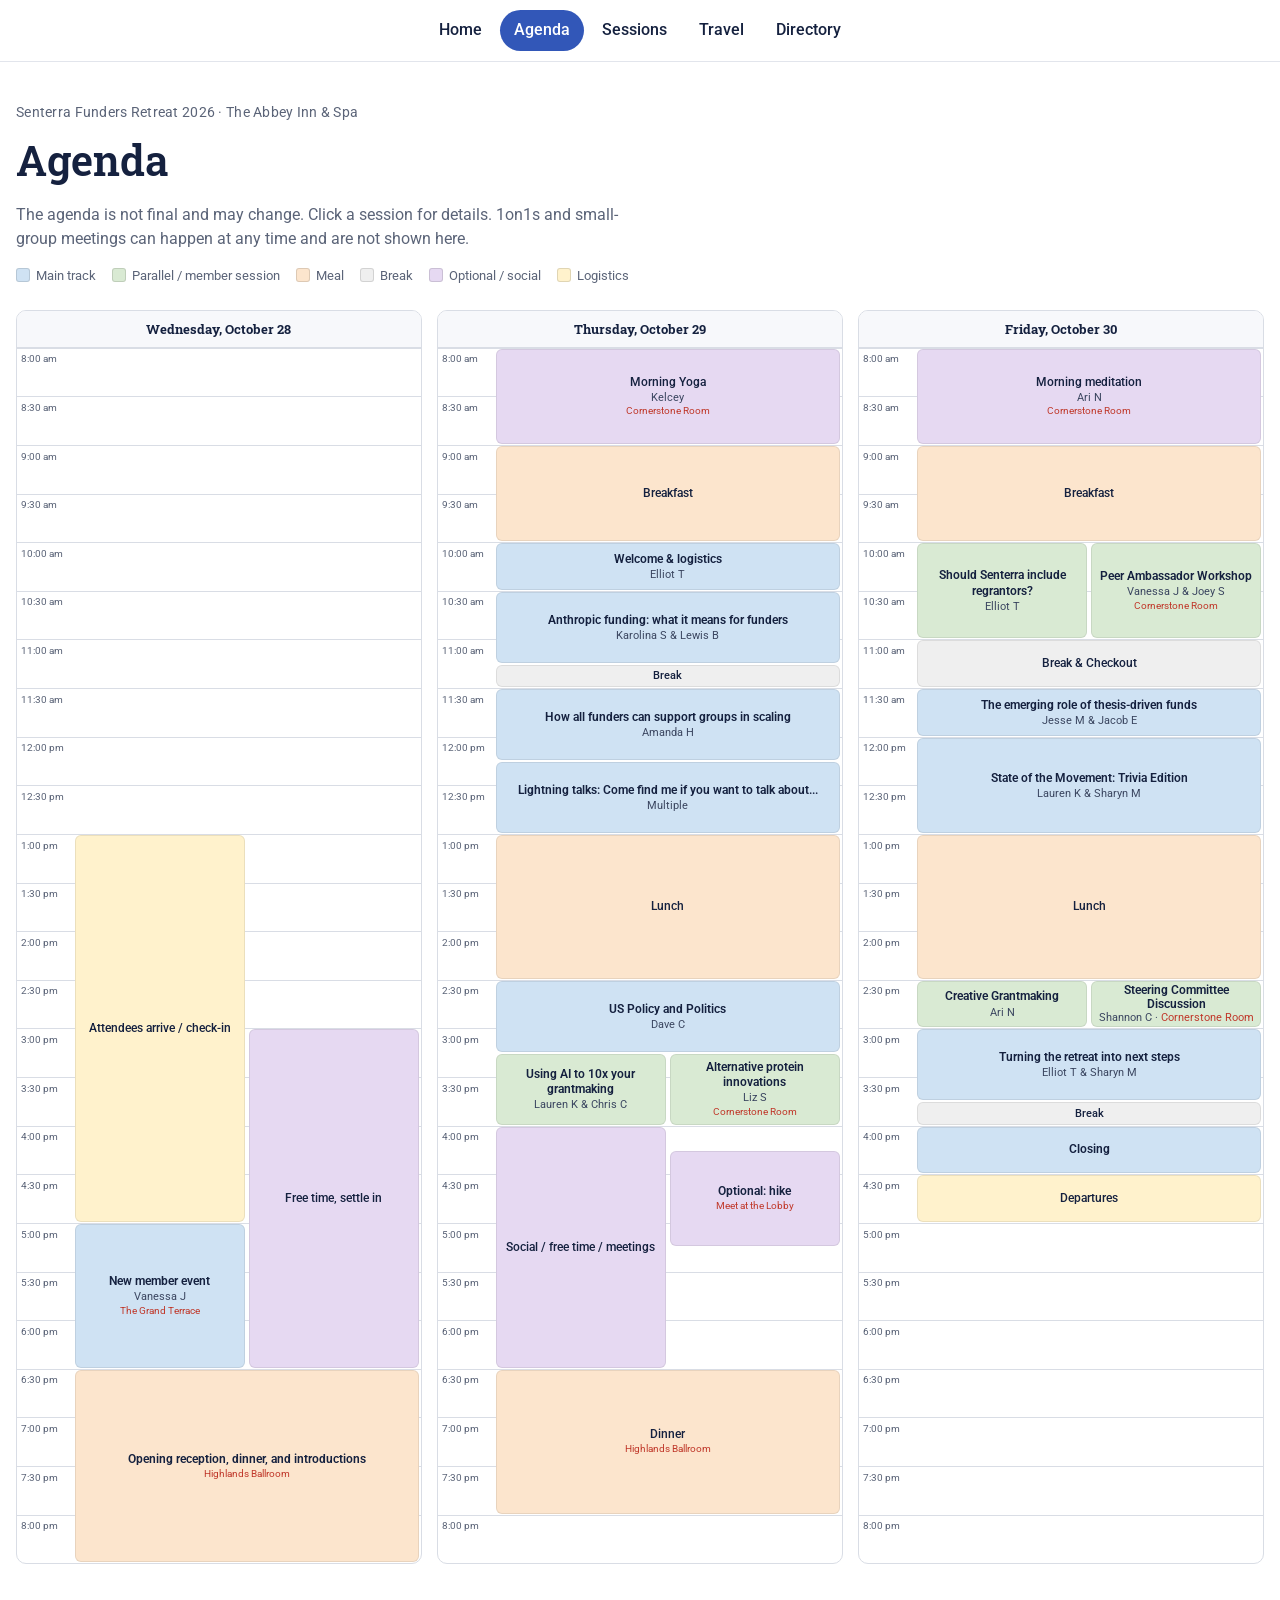
==== commit d911d711: "Update retreat site" ====
--- a/agenda.html
+++ b/agenda.html
@@ -17,8 +17,8 @@
 <h1>Agenda</h1>
 <p class="lede">The agenda is not final and may change. Click a session for details. 1on1s and small-group meetings can happen at any time and are not shown here.</p><div class="legend"><span><i style="background:#cfe2f3"></i>Main track</span><span><i style="background:#d9ead3"></i>Parallel / member session</span><span><i style="background:#fce5cd"></i>Meal</span><span><i style="background:#efefef"></i>Break</span><span><i style="background:#e6d9f2"></i>Optional / social</span><span><i style="background:#fff2cc"></i>Logistics</span></div>
 </header>
-<div class="agenda-days"><section class="day-grid" style="grid-template-rows:auto repeat(50, var(--slot))"><div class="g-day" style="grid-row:1;grid-column:1/4">Wednesday, October 28</div><div class="g-time" style="grid-row:2/4;grid-column:1">8:00 am</div><div class="g-band" style="grid-row:2/4;grid-column:2/4"></div><div class="g-time" style="grid-row:4/6;grid-column:1">8:30 am</div><div class="g-band" style="grid-row:4/6;grid-column:2/4"></div><div class="g-time" style="grid-row:6/8;grid-column:1">9:00 am</div><div class="g-band" style="grid-row:6/8;grid-column:2/4"></div><div class="g-time" style="grid-row:8/10;grid-column:1">9:30 am</div><div class="g-band" style="grid-row:8/10;grid-column:2/4"></div><div class="g-time" style="grid-row:10/12;grid-column:1">10:00 am</div><div class="g-band" style="grid-row:10/12;grid-column:2/4"></div><div class="g-time" style="grid-row:12/14;grid-column:1">10:30 am</div><div class="g-band" style="grid-row:12/14;grid-column:2/4"></div><div class="g-time" style="grid-row:14/16;grid-column:1">11:00 am</div><div class="g-band" style="grid-row:14/16;grid-column:2/4"></div><div class="g-time" style="grid-row:16/18;grid-column:1">11:30 am</div><div class="g-band" style="grid-row:16/18;grid-column:2/4"></div><div class="g-time" style="grid-row:18/20;grid-column:1">12:00 pm</div><div class="g-band" style="grid-row:18/20;grid-column:2/4"></div><div class="g-time" style="grid-row:20/22;grid-column:1">12:30 pm</div><div class="g-band" style="grid-row:20/22;grid-column:2/4"></div><div class="g-time" style="grid-row:22/24;grid-column:1">1:00 pm</div><div class="g-band" style="grid-row:22/24;grid-column:2/4"></div><div class="g-time" style="grid-row:24/26;grid-column:1">1:30 pm</div><div class="g-band" style="grid-row:24/26;grid-column:2/4"></div><div class="g-time" style="grid-row:26/28;grid-column:1">2:00 pm</div><div class="g-band" style="grid-row:26/28;grid-column:2/4"></div><div class="g-time" style="grid-row:28/30;grid-column:1">2:30 pm</div><div class="g-band" style="grid-row:28/30;grid-column:2/4"></div><div class="g-time" style="grid-row:30/32;grid-column:1">3:00 pm</div><div class="g-band" style="grid-row:30/32;grid-column:2/4"></div><div class="g-time" style="grid-row:32/34;grid-column:1">3:30 pm</div><div class="g-band" style="grid-row:32/34;grid-column:2/4"></div><div class="g-time" style="grid-row:34/36;grid-column:1">4:00 pm</div><div class="g-band" style="grid-row:34/36;grid-column:2/4"></div><div class="g-time" style="grid-row:36/38;grid-column:1">4:30 pm</div><div class="g-band" style="grid-row:36/38;grid-column:2/4"></div><div class="g-time" style="grid-row:38/40;grid-column:1">5:00 pm</div><div class="g-band" style="grid-row:38/40;grid-column:2/4"></div><div class="g-time" style="grid-row:40/42;grid-column:1">5:30 pm</div><div class="g-band" style="grid-row:40/42;grid-column:2/4"></div><div class="g-time" style="grid-row:42/44;grid-column:1">6:00 pm</div><div class="g-band" style="grid-row:42/44;grid-column:2/4"></div><div class="g-time" style="grid-row:44/46;grid-column:1">6:30 pm</div><div class="g-band" style="grid-row:44/46;grid-column:2/4"></div><div class="g-time" style="grid-row:46/48;grid-column:1">7:00 pm</div><div class="g-band" style="grid-row:46/48;grid-column:2/4"></div><div class="g-time" style="grid-row:48/50;grid-column:1">7:30 pm</div><div class="g-band" style="grid-row:48/50;grid-column:2/4"></div><div class="g-time" style="grid-row:50/52;grid-column:1">8:00 pm</div><div class="g-band" style="grid-row:50/52;grid-column:2/4"></div><div class="g-item static" style="grid-row:22/38;grid-column:2;background:#fff2cc"><span class="b-title">Attendees arrive / check-in</span></div><div class="g-item static" style="grid-row:30/44;grid-column:3;background:#e6d9f2"><span class="b-title">Free time, settle in</span></div><button type="button" class="g-item" data-id="s3" style="grid-row:38/44;grid-column:2;background:#cfe2f3"><span class="b-title">New member event</span><span class="b-who">Vanessa J</span><span class="b-room">The Grand Terrace</span></button><button type="button" class="g-item" data-id="s4" style="grid-row:44/52;grid-column:2/4;background:#fce5cd"><span class="b-title">Opening reception, dinner, and introductions</span><span class="b-room">Highlands Ballroom</span></button></section><section class="day-grid" style="grid-template-rows:auto repeat(50, var(--slot))"><div class="g-day" style="grid-row:1;grid-column:1/4">Thursday, October 29</div><div class="g-time" style="grid-row:2/4;grid-column:1">8:00 am</div><div class="g-band" style="grid-row:2/4;grid-column:2/4"></div><div class="g-time" style="grid-row:4/6;grid-column:1">8:30 am</div><div class="g-band" style="grid-row:4/6;grid-column:2/4"></div><div class="g-time" style="grid-row:6/8;grid-column:1">9:00 am</div><div class="g-band" style="grid-row:6/8;grid-column:2/4"></div><div class="g-time" style="grid-row:8/10;grid-column:1">9:30 am</div><div class="g-band" style="grid-row:8/10;grid-column:2/4"></div><div class="g-time" style="grid-row:10/12;grid-column:1">10:00 am</div><div class="g-band" style="grid-row:10/12;grid-column:2/4"></div><div class="g-time" style="grid-row:12/14;grid-column:1">10:30 am</div><div class="g-band" style="grid-row:12/14;grid-column:2/4"></div><div class="g-time" style="grid-row:14/16;grid-column:1">11:00 am</div><div class="g-band" style="grid-row:14/16;grid-column:2/4"></div><div class="g-time" style="grid-row:16/18;grid-column:1">11:30 am</div><div class="g-band" style="grid-row:16/18;grid-column:2/4"></div><div class="g-time" style="grid-row:18/20;grid-column:1">12:00 pm</div><div class="g-band" style="grid-row:18/20;grid-column:2/4"></div><div class="g-time" style="grid-row:20/22;grid-column:1">12:30 pm</div><div class="g-band" style="grid-row:20/22;grid-column:2/4"></div><div class="g-time" style="grid-row:22/24;grid-column:1">1:00 pm</div><div class="g-band" style="grid-row:22/24;grid-column:2/4"></div><div class="g-time" style="grid-row:24/26;grid-column:1">1:30 pm</div><div class="g-band" style="grid-row:24/26;grid-column:2/4"></div><div class="g-time" style="grid-row:26/28;grid-column:1">2:00 pm</div><div class="g-band" style="grid-row:26/28;grid-column:2/4"></div><div class="g-time" style="grid-row:28/30;grid-column:1">2:30 pm</div><div class="g-band" style="grid-row:28/30;grid-column:2/4"></div><div class="g-time" style="grid-row:30/32;grid-column:1">3:00 pm</div><div class="g-band" style="grid-row:30/32;grid-column:2/4"></div><div class="g-time" style="grid-row:32/34;grid-column:1">3:30 pm</div><div class="g-band" style="grid-row:32/34;grid-column:2/4"></div><div class="g-time" style="grid-row:34/36;grid-column:1">4:00 pm</div><div class="g-band" style="grid-row:34/36;grid-column:2/4"></div><div class="g-time" style="grid-row:36/38;grid-column:1">4:30 pm</div><div class="g-band" style="grid-row:36/38;grid-column:2/4"></div><div class="g-time" style="grid-row:38/40;grid-column:1">5:00 pm</div><div class="g-band" style="grid-row:38/40;grid-column:2/4"></div><div class="g-time" style="grid-row:40/42;grid-column:1">5:30 pm</div><div class="g-band" style="grid-row:40/42;grid-column:2/4"></div><div class="g-time" style="grid-row:42/44;grid-column:1">6:00 pm</div><div class="g-band" style="grid-row:42/44;grid-column:2/4"></div><div class="g-time" style="grid-row:44/46;grid-column:1">6:30 pm</div><div class="g-band" style="grid-row:44/46;grid-column:2/4"></div><div class="g-time" style="grid-row:46/48;grid-column:1">7:00 pm</div><div class="g-band" style="grid-row:46/48;grid-column:2/4"></div><div class="g-time" style="grid-row:48/50;grid-column:1">7:30 pm</div><div class="g-band" style="grid-row:48/50;grid-column:2/4"></div><div class="g-time" style="grid-row:50/52;grid-column:1">8:00 pm</div><div class="g-band" style="grid-row:50/52;grid-column:2/4"></div><div class="g-item static" style="grid-row:2/6;grid-column:2/4;background:#e6d9f2"><span class="b-title">Morning Yoga</span><span class="b-who">Kelcey</span><span class="b-room">Cornerstone Room</span></div><div class="g-item static" style="grid-row:6/10;grid-column:2/4;background:#fce5cd"><span class="b-title">Breakfast</span></div><button type="button" class="g-item" data-id="s7" style="grid-row:10/12;grid-column:2/4;background:#cfe2f3"><span class="b-title">Welcome &amp; logistics</span><span class="b-who">Elliot T</span></button><button type="button" class="g-item" data-id="s8" style="grid-row:12/15;grid-column:2/4;background:#cfe2f3"><span class="b-title">Anthropic funding: what it means for funders</span><span class="b-who">Karolina S &amp; Lewis B</span></button><div class="g-item static short" style="grid-row:15/16;grid-column:2/4;background:#efefef"><span class="b-title">Break</span></div><button type="button" class="g-item" data-id="s10" style="grid-row:16/19;grid-column:2/4;background:#cfe2f3"><span class="b-title">How all funders can support groups in scaling</span><span class="b-who">Amanda H</span></button><button type="button" class="g-item" data-id="s11" style="grid-row:19/22;grid-column:2/4;background:#cfe2f3"><span class="b-title">Lightning talks: Come find me if you want to talk about...</span><span class="b-who">Multiple</span></button><div class="g-item static" style="grid-row:22/28;grid-column:2/4;background:#fce5cd"><span class="b-title">Lunch</span></div><button type="button" class="g-item" data-id="s13" style="grid-row:28/31;grid-column:2/4;background:#cfe2f3"><span class="b-title">US Policy and Politics</span><span class="b-who">Dave C</span></button><button type="button" class="g-item" data-id="s14" style="grid-row:31/34;grid-column:2;background:#d9ead3"><span class="b-title">Using AI to 10x your grantmaking</span><span class="b-who">Lauren K &amp; Chris C</span></button><button type="button" class="g-item" data-id="s15" style="grid-row:31/34;grid-column:3;background:#d9ead3"><span class="b-title">Alt protein innovations</span><span class="b-who">Liz S</span><span class="b-room">Cornerstone Room</span></button><div class="g-item static" style="grid-row:34/44;grid-column:2;background:#e6d9f2"><span class="b-title">Social / free time / meetings</span></div><button type="button" class="g-item" data-id="s17" style="grid-row:35/39;grid-column:3;background:#e6d9f2"><span class="b-title">Optional: hike</span><span class="b-room">Meet at the Lobby</span></button><div class="g-item static" style="grid-row:44/50;grid-column:2/4;background:#fce5cd"><span class="b-title">Dinner</span><span class="b-room">Highlands Ballroom</span></div></section><section class="day-grid" style="grid-template-rows:auto repeat(50, var(--slot))"><div class="g-day" style="grid-row:1;grid-column:1/4">Friday, October 30</div><div class="g-time" style="grid-row:2/4;grid-column:1">8:00 am</div><div class="g-band" style="grid-row:2/4;grid-column:2/4"></div><div class="g-time" style="grid-row:4/6;grid-column:1">8:30 am</div><div class="g-band" style="grid-row:4/6;grid-column:2/4"></div><div class="g-time" style="grid-row:6/8;grid-column:1">9:00 am</div><div class="g-band" style="grid-row:6/8;grid-column:2/4"></div><div class="g-time" style="grid-row:8/10;grid-column:1">9:30 am</div><div class="g-band" style="grid-row:8/10;grid-column:2/4"></div><div class="g-time" style="grid-row:10/12;grid-column:1">10:00 am</div><div class="g-band" style="grid-row:10/12;grid-column:2/4"></div><div class="g-time" style="grid-row:12/14;grid-column:1">10:30 am</div><div class="g-band" style="grid-row:12/14;grid-column:2/4"></div><div class="g-time" style="grid-row:14/16;grid-column:1">11:00 am</div><div class="g-band" style="grid-row:14/16;grid-column:2/4"></div><div class="g-time" style="grid-row:16/18;grid-column:1">11:30 am</div><div class="g-band" style="grid-row:16/18;grid-column:2/4"></div><div class="g-time" style="grid-row:18/20;grid-column:1">12:00 pm</div><div class="g-band" style="grid-row:18/20;grid-column:2/4"></div><div class="g-time" style="grid-row:20/22;grid-column:1">12:30 pm</div><div class="g-band" style="grid-row:20/22;grid-column:2/4"></div><div class="g-time" style="grid-row:22/24;grid-column:1">1:00 pm</div><div class="g-band" style="grid-row:22/24;grid-column:2/4"></div><div class="g-time" style="grid-row:24/26;grid-column:1">1:30 pm</div><div class="g-band" style="grid-row:24/26;grid-column:2/4"></div><div class="g-time" style="grid-row:26/28;grid-column:1">2:00 pm</div><div class="g-band" style="grid-row:26/28;grid-column:2/4"></div><div class="g-time" style="grid-row:28/30;grid-column:1">2:30 pm</div><div class="g-band" style="grid-row:28/30;grid-column:2/4"></div><div class="g-time" style="grid-row:30/32;grid-column:1">3:00 pm</div><div class="g-band" style="grid-row:30/32;grid-column:2/4"></div><div class="g-time" style="grid-row:32/34;grid-column:1">3:30 pm</div><div class="g-band" style="grid-row:32/34;grid-column:2/4"></div><div class="g-time" style="grid-row:34/36;grid-column:1">4:00 pm</div><div class="g-band" style="grid-row:34/36;grid-column:2/4"></div><div class="g-time" style="grid-row:36/38;grid-column:1">4:30 pm</div><div class="g-band" style="grid-row:36/38;grid-column:2/4"></div><div class="g-time" style="grid-row:38/40;grid-column:1">5:00 pm</div><div class="g-band" style="grid-row:38/40;grid-column:2/4"></div><div class="g-time" style="grid-row:40/42;grid-column:1">5:30 pm</div><div class="g-band" style="grid-row:40/42;grid-column:2/4"></div><div class="g-time" style="grid-row:42/44;grid-column:1">6:00 pm</div><div class="g-band" style="grid-row:42/44;grid-column:2/4"></div><div class="g-time" style="grid-row:44/46;grid-column:1">6:30 pm</div><div class="g-band" style="grid-row:44/46;grid-column:2/4"></div><div class="g-time" style="grid-row:46/48;grid-column:1">7:00 pm</div><div class="g-band" style="grid-row:46/48;grid-column:2/4"></div><div class="g-time" style="grid-row:48/50;grid-column:1">7:30 pm</div><div class="g-band" style="grid-row:48/50;grid-column:2/4"></div><div class="g-time" style="grid-row:50/52;grid-column:1">8:00 pm</div><div class="g-band" style="grid-row:50/52;grid-column:2/4"></div><div class="g-item static" style="grid-row:2/6;grid-column:2/4;background:#e6d9f2"><span class="b-title">Morning meditation</span><span class="b-who">Ari N</span><span class="b-room">Cornerstone Room</span></div><div class="g-item static" style="grid-row:6/10;grid-column:2/4;background:#fce5cd"><span class="b-title">Breakfast</span></div><button type="button" class="g-item" data-id="s21" style="grid-row:10/14;grid-column:2;background:#d9ead3"><span class="b-title">Should Senterra include regrantors?</span><span class="b-who">Elliot T</span></button><button type="button" class="g-item" data-id="s22" style="grid-row:10/14;grid-column:3;background:#d9ead3"><span class="b-title">Peer Ambassador Workshop</span><span class="b-who">Vanessa J &amp; Joey S</span><span class="b-room">Cornerstone Room</span></button><div class="g-item static" style="grid-row:14/16;grid-column:2/4;background:#efefef"><span class="b-title">Break &amp; Checkout</span></div><button type="button" class="g-item" data-id="s24" style="grid-row:16/18;grid-column:2/4;background:#cfe2f3"><span class="b-title">Thesis-driven funds</span><span class="b-who">Jesse M &amp; Jacob E</span></button><button type="button" class="g-item" data-id="s25" style="grid-row:18/22;grid-column:2/4;background:#cfe2f3"><span class="b-title">State of the Movement: Trivia Edition</span><span class="b-who">Lauren K &amp; Sharyn M</span></button><div class="g-item static" style="grid-row:22/28;grid-column:2/4;background:#fce5cd"><span class="b-title">Lunch</span></div><button type="button" class="g-item" data-id="s27" style="grid-row:28/30;grid-column:2;background:#d9ead3"><span class="b-title">Creative Grantmaking</span><span class="b-who">Ari N</span></button><button type="button" class="g-item tight" data-id="s28" style="grid-row:28/30;grid-column:3;background:#d9ead3"><span class="b-title">Steering Committee Discussion</span><span class="b-who">Shannon C &middot; <span class="b-room">Cornerstone Room</span></span></button><button type="button" class="g-item" data-id="s29" style="grid-row:30/33;grid-column:2/4;background:#cfe2f3"><span class="b-title">Turning the retreat into next steps</span><span class="b-who">Elliot T &amp; Sharyn M</span></button><div class="g-item static short" style="grid-row:33/34;grid-column:2/4;background:#efefef"><span class="b-title">Break</span></div><button type="button" class="g-item" data-id="s31" style="grid-row:34/36;grid-column:2/4;background:#cfe2f3"><span class="b-title">Closing</span></button><div class="g-item static" style="grid-row:36/38;grid-column:2/4;background:#fff2cc"><span class="b-title">Departures</span></div></section></div><dialog id="detail"><div class="m-head"><h3 id="m-title"></h3><button type="button" class="m-close" aria-label="Close">&times;</button></div><div id="m-body"></div></dialog>
+<div class="agenda-days"><section class="day-grid" style="grid-template-rows:auto repeat(50, var(--slot))"><div class="g-day" style="grid-row:1;grid-column:1/4">Wednesday, October 28</div><div class="g-time" style="grid-row:2/4;grid-column:1">8:00 am</div><div class="g-band" style="grid-row:2/4;grid-column:2/4"></div><div class="g-time" style="grid-row:4/6;grid-column:1">8:30 am</div><div class="g-band" style="grid-row:4/6;grid-column:2/4"></div><div class="g-time" style="grid-row:6/8;grid-column:1">9:00 am</div><div class="g-band" style="grid-row:6/8;grid-column:2/4"></div><div class="g-time" style="grid-row:8/10;grid-column:1">9:30 am</div><div class="g-band" style="grid-row:8/10;grid-column:2/4"></div><div class="g-time" style="grid-row:10/12;grid-column:1">10:00 am</div><div class="g-band" style="grid-row:10/12;grid-column:2/4"></div><div class="g-time" style="grid-row:12/14;grid-column:1">10:30 am</div><div class="g-band" style="grid-row:12/14;grid-column:2/4"></div><div class="g-time" style="grid-row:14/16;grid-column:1">11:00 am</div><div class="g-band" style="grid-row:14/16;grid-column:2/4"></div><div class="g-time" style="grid-row:16/18;grid-column:1">11:30 am</div><div class="g-band" style="grid-row:16/18;grid-column:2/4"></div><div class="g-time" style="grid-row:18/20;grid-column:1">12:00 pm</div><div class="g-band" style="grid-row:18/20;grid-column:2/4"></div><div class="g-time" style="grid-row:20/22;grid-column:1">12:30 pm</div><div class="g-band" style="grid-row:20/22;grid-column:2/4"></div><div class="g-time" style="grid-row:22/24;grid-column:1">1:00 pm</div><div class="g-band" style="grid-row:22/24;grid-column:2/4"></div><div class="g-time" style="grid-row:24/26;grid-column:1">1:30 pm</div><div class="g-band" style="grid-row:24/26;grid-column:2/4"></div><div class="g-time" style="grid-row:26/28;grid-column:1">2:00 pm</div><div class="g-band" style="grid-row:26/28;grid-column:2/4"></div><div class="g-time" style="grid-row:28/30;grid-column:1">2:30 pm</div><div class="g-band" style="grid-row:28/30;grid-column:2/4"></div><div class="g-time" style="grid-row:30/32;grid-column:1">3:00 pm</div><div class="g-band" style="grid-row:30/32;grid-column:2/4"></div><div class="g-time" style="grid-row:32/34;grid-column:1">3:30 pm</div><div class="g-band" style="grid-row:32/34;grid-column:2/4"></div><div class="g-time" style="grid-row:34/36;grid-column:1">4:00 pm</div><div class="g-band" style="grid-row:34/36;grid-column:2/4"></div><div class="g-time" style="grid-row:36/38;grid-column:1">4:30 pm</div><div class="g-band" style="grid-row:36/38;grid-column:2/4"></div><div class="g-time" style="grid-row:38/40;grid-column:1">5:00 pm</div><div class="g-band" style="grid-row:38/40;grid-column:2/4"></div><div class="g-time" style="grid-row:40/42;grid-column:1">5:30 pm</div><div class="g-band" style="grid-row:40/42;grid-column:2/4"></div><div class="g-time" style="grid-row:42/44;grid-column:1">6:00 pm</div><div class="g-band" style="grid-row:42/44;grid-column:2/4"></div><div class="g-time" style="grid-row:44/46;grid-column:1">6:30 pm</div><div class="g-band" style="grid-row:44/46;grid-column:2/4"></div><div class="g-time" style="grid-row:46/48;grid-column:1">7:00 pm</div><div class="g-band" style="grid-row:46/48;grid-column:2/4"></div><div class="g-time" style="grid-row:48/50;grid-column:1">7:30 pm</div><div class="g-band" style="grid-row:48/50;grid-column:2/4"></div><div class="g-time" style="grid-row:50/52;grid-column:1">8:00 pm</div><div class="g-band" style="grid-row:50/52;grid-column:2/4"></div><div class="g-item static" style="grid-row:22/38;grid-column:2;background:#fff2cc"><span class="b-title">Attendees arrive / check-in</span></div><div class="g-item static" style="grid-row:30/44;grid-column:3;background:#e6d9f2"><span class="b-title">Free time, settle in</span></div><button type="button" class="g-item" data-id="s3" style="grid-row:38/44;grid-column:2;background:#cfe2f3"><span class="b-title">New member event</span><span class="b-who">Vanessa J</span><span class="b-room">The Grand Terrace</span></button><button type="button" class="g-item" data-id="s4" style="grid-row:44/52;grid-column:2/4;background:#fce5cd"><span class="b-title">Opening reception, dinner, and introductions</span><span class="b-room">Highlands Ballroom</span></button></section><section class="day-grid" style="grid-template-rows:auto repeat(50, var(--slot))"><div class="g-day" style="grid-row:1;grid-column:1/4">Thursday, October 29</div><div class="g-time" style="grid-row:2/4;grid-column:1">8:00 am</div><div class="g-band" style="grid-row:2/4;grid-column:2/4"></div><div class="g-time" style="grid-row:4/6;grid-column:1">8:30 am</div><div class="g-band" style="grid-row:4/6;grid-column:2/4"></div><div class="g-time" style="grid-row:6/8;grid-column:1">9:00 am</div><div class="g-band" style="grid-row:6/8;grid-column:2/4"></div><div class="g-time" style="grid-row:8/10;grid-column:1">9:30 am</div><div class="g-band" style="grid-row:8/10;grid-column:2/4"></div><div class="g-time" style="grid-row:10/12;grid-column:1">10:00 am</div><div class="g-band" style="grid-row:10/12;grid-column:2/4"></div><div class="g-time" style="grid-row:12/14;grid-column:1">10:30 am</div><div class="g-band" style="grid-row:12/14;grid-column:2/4"></div><div class="g-time" style="grid-row:14/16;grid-column:1">11:00 am</div><div class="g-band" style="grid-row:14/16;grid-column:2/4"></div><div class="g-time" style="grid-row:16/18;grid-column:1">11:30 am</div><div class="g-band" style="grid-row:16/18;grid-column:2/4"></div><div class="g-time" style="grid-row:18/20;grid-column:1">12:00 pm</div><div class="g-band" style="grid-row:18/20;grid-column:2/4"></div><div class="g-time" style="grid-row:20/22;grid-column:1">12:30 pm</div><div class="g-band" style="grid-row:20/22;grid-column:2/4"></div><div class="g-time" style="grid-row:22/24;grid-column:1">1:00 pm</div><div class="g-band" style="grid-row:22/24;grid-column:2/4"></div><div class="g-time" style="grid-row:24/26;grid-column:1">1:30 pm</div><div class="g-band" style="grid-row:24/26;grid-column:2/4"></div><div class="g-time" style="grid-row:26/28;grid-column:1">2:00 pm</div><div class="g-band" style="grid-row:26/28;grid-column:2/4"></div><div class="g-time" style="grid-row:28/30;grid-column:1">2:30 pm</div><div class="g-band" style="grid-row:28/30;grid-column:2/4"></div><div class="g-time" style="grid-row:30/32;grid-column:1">3:00 pm</div><div class="g-band" style="grid-row:30/32;grid-column:2/4"></div><div class="g-time" style="grid-row:32/34;grid-column:1">3:30 pm</div><div class="g-band" style="grid-row:32/34;grid-column:2/4"></div><div class="g-time" style="grid-row:34/36;grid-column:1">4:00 pm</div><div class="g-band" style="grid-row:34/36;grid-column:2/4"></div><div class="g-time" style="grid-row:36/38;grid-column:1">4:30 pm</div><div class="g-band" style="grid-row:36/38;grid-column:2/4"></div><div class="g-time" style="grid-row:38/40;grid-column:1">5:00 pm</div><div class="g-band" style="grid-row:38/40;grid-column:2/4"></div><div class="g-time" style="grid-row:40/42;grid-column:1">5:30 pm</div><div class="g-band" style="grid-row:40/42;grid-column:2/4"></div><div class="g-time" style="grid-row:42/44;grid-column:1">6:00 pm</div><div class="g-band" style="grid-row:42/44;grid-column:2/4"></div><div class="g-time" style="grid-row:44/46;grid-column:1">6:30 pm</div><div class="g-band" style="grid-row:44/46;grid-column:2/4"></div><div class="g-time" style="grid-row:46/48;grid-column:1">7:00 pm</div><div class="g-band" style="grid-row:46/48;grid-column:2/4"></div><div class="g-time" style="grid-row:48/50;grid-column:1">7:30 pm</div><div class="g-band" style="grid-row:48/50;grid-column:2/4"></div><div class="g-time" style="grid-row:50/52;grid-column:1">8:00 pm</div><div class="g-band" style="grid-row:50/52;grid-column:2/4"></div><div class="g-item static" style="grid-row:2/6;grid-column:2/4;background:#e6d9f2"><span class="b-title">Morning Yoga</span><span class="b-who">Kelcey</span><span class="b-room">Cornerstone Room</span></div><div class="g-item static" style="grid-row:6/10;grid-column:2/4;background:#fce5cd"><span class="b-title">Breakfast</span></div><button type="button" class="g-item" data-id="s7" style="grid-row:10/12;grid-column:2/4;background:#cfe2f3"><span class="b-title">Welcome &amp; logistics</span><span class="b-who">Elliot T</span></button><button type="button" class="g-item" data-id="s8" style="grid-row:12/15;grid-column:2/4;background:#cfe2f3"><span class="b-title">Anthropic funding: what it means for funders</span><span class="b-who">Karolina S &amp; Lewis B</span></button><div class="g-item static short" style="grid-row:15/16;grid-column:2/4;background:#efefef"><span class="b-title">Break</span></div><button type="button" class="g-item" data-id="s10" style="grid-row:16/19;grid-column:2/4;background:#cfe2f3"><span class="b-title">How all funders can support groups in scaling</span><span class="b-who">Amanda H</span></button><button type="button" class="g-item" data-id="s11" style="grid-row:19/22;grid-column:2/4;background:#cfe2f3"><span class="b-title">Lightning talks: Come find me if you want to talk about...</span><span class="b-who">Multiple</span></button><div class="g-item static" style="grid-row:22/28;grid-column:2/4;background:#fce5cd"><span class="b-title">Lunch</span></div><button type="button" class="g-item" data-id="s13" style="grid-row:28/31;grid-column:2/4;background:#cfe2f3"><span class="b-title">US Policy and Politics</span><span class="b-who">Dave C</span></button><button type="button" class="g-item" data-id="s14" style="grid-row:31/34;grid-column:2;background:#d9ead3"><span class="b-title">Using AI to 10x your grantmaking</span><span class="b-who">Lauren K &amp; Chris C</span></button><button type="button" class="g-item" data-id="s15" style="grid-row:31/34;grid-column:3;background:#d9ead3"><span class="b-title">Alternative protein innovations</span><span class="b-who">Liz S</span><span class="b-room">Cornerstone Room</span></button><div class="g-item static" style="grid-row:34/44;grid-column:2;background:#e6d9f2"><span class="b-title">Social / free time / meetings</span></div><button type="button" class="g-item" data-id="s17" style="grid-row:35/39;grid-column:3;background:#e6d9f2"><span class="b-title">Optional: hike</span><span class="b-room">Meet at the Lobby</span></button><div class="g-item static" style="grid-row:44/50;grid-column:2/4;background:#fce5cd"><span class="b-title">Dinner</span><span class="b-room">Highlands Ballroom</span></div></section><section class="day-grid" style="grid-template-rows:auto repeat(50, var(--slot))"><div class="g-day" style="grid-row:1;grid-column:1/4">Friday, October 30</div><div class="g-time" style="grid-row:2/4;grid-column:1">8:00 am</div><div class="g-band" style="grid-row:2/4;grid-column:2/4"></div><div class="g-time" style="grid-row:4/6;grid-column:1">8:30 am</div><div class="g-band" style="grid-row:4/6;grid-column:2/4"></div><div class="g-time" style="grid-row:6/8;grid-column:1">9:00 am</div><div class="g-band" style="grid-row:6/8;grid-column:2/4"></div><div class="g-time" style="grid-row:8/10;grid-column:1">9:30 am</div><div class="g-band" style="grid-row:8/10;grid-column:2/4"></div><div class="g-time" style="grid-row:10/12;grid-column:1">10:00 am</div><div class="g-band" style="grid-row:10/12;grid-column:2/4"></div><div class="g-time" style="grid-row:12/14;grid-column:1">10:30 am</div><div class="g-band" style="grid-row:12/14;grid-column:2/4"></div><div class="g-time" style="grid-row:14/16;grid-column:1">11:00 am</div><div class="g-band" style="grid-row:14/16;grid-column:2/4"></div><div class="g-time" style="grid-row:16/18;grid-column:1">11:30 am</div><div class="g-band" style="grid-row:16/18;grid-column:2/4"></div><div class="g-time" style="grid-row:18/20;grid-column:1">12:00 pm</div><div class="g-band" style="grid-row:18/20;grid-column:2/4"></div><div class="g-time" style="grid-row:20/22;grid-column:1">12:30 pm</div><div class="g-band" style="grid-row:20/22;grid-column:2/4"></div><div class="g-time" style="grid-row:22/24;grid-column:1">1:00 pm</div><div class="g-band" style="grid-row:22/24;grid-column:2/4"></div><div class="g-time" style="grid-row:24/26;grid-column:1">1:30 pm</div><div class="g-band" style="grid-row:24/26;grid-column:2/4"></div><div class="g-time" style="grid-row:26/28;grid-column:1">2:00 pm</div><div class="g-band" style="grid-row:26/28;grid-column:2/4"></div><div class="g-time" style="grid-row:28/30;grid-column:1">2:30 pm</div><div class="g-band" style="grid-row:28/30;grid-column:2/4"></div><div class="g-time" style="grid-row:30/32;grid-column:1">3:00 pm</div><div class="g-band" style="grid-row:30/32;grid-column:2/4"></div><div class="g-time" style="grid-row:32/34;grid-column:1">3:30 pm</div><div class="g-band" style="grid-row:32/34;grid-column:2/4"></div><div class="g-time" style="grid-row:34/36;grid-column:1">4:00 pm</div><div class="g-band" style="grid-row:34/36;grid-column:2/4"></div><div class="g-time" style="grid-row:36/38;grid-column:1">4:30 pm</div><div class="g-band" style="grid-row:36/38;grid-column:2/4"></div><div class="g-time" style="grid-row:38/40;grid-column:1">5:00 pm</div><div class="g-band" style="grid-row:38/40;grid-column:2/4"></div><div class="g-time" style="grid-row:40/42;grid-column:1">5:30 pm</div><div class="g-band" style="grid-row:40/42;grid-column:2/4"></div><div class="g-time" style="grid-row:42/44;grid-column:1">6:00 pm</div><div class="g-band" style="grid-row:42/44;grid-column:2/4"></div><div class="g-time" style="grid-row:44/46;grid-column:1">6:30 pm</div><div class="g-band" style="grid-row:44/46;grid-column:2/4"></div><div class="g-time" style="grid-row:46/48;grid-column:1">7:00 pm</div><div class="g-band" style="grid-row:46/48;grid-column:2/4"></div><div class="g-time" style="grid-row:48/50;grid-column:1">7:30 pm</div><div class="g-band" style="grid-row:48/50;grid-column:2/4"></div><div class="g-time" style="grid-row:50/52;grid-column:1">8:00 pm</div><div class="g-band" style="grid-row:50/52;grid-column:2/4"></div><div class="g-item static" style="grid-row:2/6;grid-column:2/4;background:#e6d9f2"><span class="b-title">Morning meditation</span><span class="b-who">Ari N</span><span class="b-room">Cornerstone Room</span></div><div class="g-item static" style="grid-row:6/10;grid-column:2/4;background:#fce5cd"><span class="b-title">Breakfast</span></div><button type="button" class="g-item" data-id="s21" style="grid-row:10/14;grid-column:2;background:#d9ead3"><span class="b-title">Should Senterra include regrantors?</span><span class="b-who">Elliot T</span></button><button type="button" class="g-item" data-id="s22" style="grid-row:10/14;grid-column:3;background:#d9ead3"><span class="b-title">Peer Ambassador Workshop</span><span class="b-who">Vanessa J &amp; Joey S</span><span class="b-room">Cornerstone Room</span></button><div class="g-item static" style="grid-row:14/16;grid-column:2/4;background:#efefef"><span class="b-title">Break &amp; Checkout</span></div><button type="button" class="g-item" data-id="s24" style="grid-row:16/18;grid-column:2/4;background:#cfe2f3"><span class="b-title">The emerging role of thesis-driven funds</span><span class="b-who">Jesse M &amp; Jacob E</span></button><button type="button" class="g-item" data-id="s25" style="grid-row:18/22;grid-column:2/4;background:#cfe2f3"><span class="b-title">State of the Movement: Trivia Edition</span><span class="b-who">Lauren K &amp; Sharyn M</span></button><div class="g-item static" style="grid-row:22/28;grid-column:2/4;background:#fce5cd"><span class="b-title">Lunch</span></div><button type="button" class="g-item" data-id="s27" style="grid-row:28/30;grid-column:2;background:#d9ead3"><span class="b-title">Creative Grantmaking</span><span class="b-who">Ari N</span></button><button type="button" class="g-item tight" data-id="s28" style="grid-row:28/30;grid-column:3;background:#d9ead3"><span class="b-title">Steering Committee Discussion</span><span class="b-who">Shannon C &middot; <span class="b-room">Cornerstone Room</span></span></button><button type="button" class="g-item" data-id="s29" style="grid-row:30/33;grid-column:2/4;background:#cfe2f3"><span class="b-title">Turning the retreat into next steps</span><span class="b-who">Elliot T &amp; Sharyn M</span></button><div class="g-item static short" style="grid-row:33/34;grid-column:2/4;background:#efefef"><span class="b-title">Break</span></div><button type="button" class="g-item" data-id="s31" style="grid-row:34/36;grid-column:2/4;background:#cfe2f3"><span class="b-title">Closing</span></button><div class="g-item static" style="grid-row:36/38;grid-column:2/4;background:#fff2cc"><span class="b-title">Departures</span></div></section></div><dialog id="detail"><div class="m-head"><h3 id="m-title"></h3><button type="button" class="m-close" aria-label="Close">&times;</button></div><div id="m-body"></div></dialog>
 </main>
-<script>(function(){var D={"s3": {"title": "New member event", "html": "<p class=\"m-meta\">5:00 pm to 6:30 pm · 90 min · The Grand Terrace<\/p><div class=\"m-who\"><h4>Led by<\/h4><span class=\"leader\"><strong>Vanessa Johansson<\/strong>, European Philanthropy Lead, Senterra Funders; The Expanding Circle Fund<\/span><\/div><div class=\"part\"><h4>What it covers<\/h4><p>This session is an informal gathering for new Senterra members to meet each other and the team.<\/p><\/div><div class=\"part\"><h4>Who it&#x27;s for<\/h4><p>Members attending their first Senterra retreat, or who joined in the past year.<\/p><\/div><div class=\"part\"><h4>What you&#x27;ll get out of it<\/h4><p>This will be a chance to build connections early, so you can make the most of the retreat.<\/p><\/div>"}, "s4": {"title": "Opening reception, dinner, and introductions", "html": "<p class=\"m-meta\">6:30 pm to 8:30 pm · 120 min · Highlands Ballroom<\/p><p>During the reception there will be a short activity to meet some of the other attendees.<\/p>"}, "s7": {"title": "Welcome & logistics", "html": "<p class=\"m-meta\">10:00 am to 10:30 am · 30 min<\/p><div class=\"m-who\"><h4>Led by<\/h4><span class=\"leader\"><strong>Elliot Teperman<\/strong>, Director of Partnerships, Senterra Funders<\/span><\/div><div class=\"part\"><h4>What it covers<\/h4><p>This session will open the retreat with remarks on its goals, how the program is structured, and what has changed from previous years.<\/p><\/div><div class=\"part\"><h4>Who it&#x27;s for<\/h4><p>All attendees.<\/p><\/div><div class=\"part\"><h4>What you&#x27;ll get out of it<\/h4><p>Attendees will have a clear picture of the program and how to make the most of their time at the retreat.<\/p><\/div>"}, "s8": {"title": "Anthropic funding: what it means for funders", "html": "<p class=\"m-meta\">10:30 am to 11:15 am · 45 min<\/p><div class=\"m-who\"><h4>Led by<\/h4><span class=\"leader\"><strong>Karolina Sarek<\/strong>, Director, Effective Altruism Animal Welfare Fund<\/span><span class=\"leader\"><strong>Lewis Bollard<\/strong>, Farm Animal Welfare Fund Managing Director, Coefficient Giving<\/span><\/div><div class=\"part\"><h4>What it covers<\/h4><p>The potential impact of Anthropic donors on the FAW movement and its funders<\/p><\/div><div class=\"part\"><h4>Who it&#x27;s for<\/h4><p>Funders interested in modifying their approach in light of new Anthropic donors<\/p><\/div><div class=\"part\"><h4>What you&#x27;ll get out of it<\/h4><p>How EA AWF and CG are reacting, and how other funders may approach this question<\/p><\/div>"}, "s10": {"title": "How all funders can support groups in scaling", "html": "<p class=\"m-meta\">11:30 am to 12:15 pm · 45 min<\/p><div class=\"m-who\"><h4>Led by<\/h4><span class=\"leader\"><strong>Amanda Hungerford<\/strong>, Senior Program Officer for Farm Animal Welfare, Coefficient Giving<\/span><\/div><div class=\"part\"><h4>What it covers<\/h4><p>This session will consider how to think about scaling grantees.  It will include questions to ask when groups scale (or have recently scaled up), as well as ways to support organizations as they scale.<\/p><\/div><div class=\"part\"><h4>Who it&#x27;s for<\/h4><p>Funders who are interested in funding growing organizations, as well as funders who are interested in meta organizations that can offer support to scaling groups.<\/p><\/div><div class=\"part\"><h4>What you&#x27;ll get out of it<\/h4><p>This will be a place to discuss assessing groups’ readiness to scale, and how to help groups to scale responsibly.<\/p><\/div>"}, "s11": {"title": "Lightning talks: Come find me if you want to talk about...", "html": "<p class=\"m-meta\">12:15 pm to 1:00 pm · 45 min<\/p><div class=\"m-who\"><h4>Led by<\/h4><span class=\"leader\"><strong>Multiple<\/strong><\/span><\/div><div class=\"part\"><h4>What it covers<\/h4><p>This session will be a series of 5-minute talks, each an invitation for more discussion on a topic chosen by the speaker. There will be no Q&amp;A after each talk, so conversations continue over the rest of the retreat.<\/p><\/div><div class=\"part\"><h4>Who it&#x27;s for<\/h4><p>All attendees, especially anyone looking for new ideas or people to connect with.<\/p><\/div><div class=\"part\"><h4>What you&#x27;ll get out of it<\/h4><p>Attendees will get a quick tour of topics members care about, and will know which speakers to find for follow-up conversations.<\/p><\/div><div class=\"part\"><h4>Talks include<\/h4><ul class=\"talks\"><li><strong>Ultra processed Foods: Opportunity and Risk<\/strong> <span class=\"who\">Meghan O&#x27;Brien Lowery<\/span><\/li><li><strong>Why active grantmaking will be more important in the future<\/strong> <span class=\"who\">Joey Savoie<\/span><\/li><li><strong>What is the Senterra Steering Committee<\/strong> <span class=\"who\">Shannon Campion<\/span><\/li><li><strong>Unlocking More Climate Capital for Food Systems<\/strong> <span class=\"who\">Max Elder<\/span><\/li><li><strong>How Elections Are Won And Lost<\/strong> <span class=\"who\">Chris Conrad<\/span><\/li><li><strong>We Need More Policy Researchers<\/strong> <span class=\"who\">Gage Weston<\/span><\/li><\/ul><\/div>"}, "s13": {"title": "US Policy and Politics", "html": "<p class=\"m-meta\">2:30 pm to 3:15 pm · 45 min<\/p><div class=\"m-who\"><h4>Led by<\/h4><span class=\"leader\"><strong>David Coman-Hidy<\/strong>, President, The Navigation Fund<\/span><\/div><div class=\"part\"><h4>What it covers<\/h4><p>What we learned fighting the Save Our Bacon Act, where political work for animals is headed over the next few years, and the practical ways individual donors can get involved, from c4 giving to direct contributions to candidates.<\/p><\/div><div class=\"part\"><h4>Who it&#x27;s for<\/h4><p>Anyone curious about the movement&#x27;s growing political work, and especially anyone who&#x27;s felt a little uneasy about giving money to politicians.<\/p><\/div><div class=\"part\"><h4>What you&#x27;ll get out of it<\/h4><p>A clear case for why political giving may be one of the highest-leverage moves available to individual donors right now, plus concrete next steps if you want to jump in.<\/p><\/div>"}, "s14": {"title": "Using AI to 10x your grantmaking", "html": "<p class=\"m-meta\">3:15 pm to 4:00 pm · 45 min<\/p><div class=\"m-who\"><h4>Led by<\/h4><span class=\"leader\"><strong>Lauren Kohler<\/strong>, Director of Philanthropy, Stray Dog Institute<\/span><span class=\"leader\"><strong>Chris Conrad<\/strong>, Director of Research &amp; Programs, Nova Vista Foundation<\/span><\/div><div class=\"part\"><h4>What it covers<\/h4><p>How two funders use AI at each stage of their grantmaking cycles to significantly expand the depth, breadth, and speed of their philanthropy. We’ll look at AI-powered due diligence and research, portfolio scoring, writing, and more, and demonstrate how each workflow was built.<\/p><\/div><div class=\"part\"><h4>Who it&#x27;s for<\/h4><p>Grantmakers at any level of AI familiarity are welcome. The two presentations are pitched at different levels of technical depth, and we&#x27;ll open with a quick activity to gauge attendees’ AI use and familiarity.<\/p><\/div><div class=\"part\"><h4>What you&#x27;ll get out of it<\/h4><p>Specific, replicable AI applications for grantmaking shown through screenshots of the actual tools in use, as well as time to brainstorm and discuss how these approaches could apply to your own work.<\/p><\/div>"}, "s15": {"title": "Alt protein innovations", "html": "<p class=\"m-meta\">3:15 pm to 4:00 pm · 45 min · Cornerstone Room · Parallel session<\/p><div class=\"m-who\"><h4>Led by<\/h4><span class=\"leader\"><strong>Liz Specht<\/strong>, VP of Science &amp; Strategic Initiatives, Food System Innovations<\/span><\/div><p class=\"tbc\">Session details coming soon.<\/p>"}, "s17": {"title": "Optional: hike", "html": "<p class=\"m-meta\">4:15 pm to 5:15 pm · 60 min · Meet at the Lobby<\/p><p>The hike is a gentle 40 minute loop around Fort Hill Park.<\/p><div class=\"part\"><h4>Details<\/h4><p>Fort Hill Park has wooded dirt trails with some rocky sections and a few moderately steep stretches, but it isn’t a demanding hike. Sturdy sneakers or walking shoes with good grip are enough, so there’s no need to pack boots in your luggage. If it’s been raining, the trails can be a bit muddy, so a pair of shoes you don’t mind getting dirty is ideal.<\/p><\/div>"}, "s21": {"title": "Should Senterra include regrantors?", "html": "<p class=\"m-meta\">10:00 am to 11:00 am · 60 min<\/p><div class=\"m-who\"><h4>Led by<\/h4><span class=\"leader\"><strong>Elliot Teperman<\/strong>, Director of Partnerships, Senterra Funders<\/span><\/div><div class=\"part\"><h4>What it covers<\/h4><p>This session will gather member views on whether Senterra should make some programming available to regranters given the coming increase in regrantors. We&#x27;ll explore the viability and pros and cons of different options.<\/p><\/div><div class=\"part\"><h4>Who it&#x27;s for<\/h4><p>Members who give through regranters, work closely with them, or have views on who should be part of Senterra’s community.<\/p><\/div><div class=\"part\"><h4>What you&#x27;ll get out of it<\/h4><p>This will be a place to weigh the benefits and risks of each approach, informing how Senterra defines membership going forward.<\/p><\/div>"}, "s22": {"title": "Peer Ambassador Workshop", "html": "<p class=\"m-meta\">10:00 am to 11:00 am · 60 min · Cornerstone Room · Parallel session<\/p><div class=\"m-who\"><h4>Led by<\/h4><span class=\"leader\"><strong>Vanessa Johansson<\/strong>, European Philanthropy Lead, Senterra Funders; The Expanding Circle Fund<\/span><span class=\"leader\"><strong>Joey Savoie<\/strong>, The Expanding Circle Fund<\/span><\/div><div class=\"part\"><h4>What it covers<\/h4><p>Often, the most impactful thing you can do as a donor is to help your network give more, and give better. This workshop offers a practical playbook grounded in psychology, matchmaking principles, and field-tested event formats.<\/p><\/div><div class=\"part\"><h4>Who it&#x27;s for<\/h4><p>Anybody who would like to mobilise more funding towards philanthropic causes from their peers, or funding towards more impactful areas<\/p><\/div><div class=\"part\"><h4>What you&#x27;ll get out of it<\/h4><p>A guidebook to help mobilise more capital from peers into animal advocacy, and increased confidence to do so.<\/p><\/div>"}, "s24": {"title": "Thesis-driven funds", "html": "<p class=\"m-meta\">11:30 am to 12:00 pm · 30 min<\/p><div class=\"m-who\"><h4>Led by<\/h4><span class=\"leader\"><strong>Jesse Marks<\/strong><\/span><span class=\"leader\"><strong>Jacob Eliosoff<\/strong><\/span><\/div><p>This session will explore the role of thesis-driven funds and regranting in a funder’s portfolio. We&#x27;ll cover the case for deferring to a fund’s specific theory of change, as well as the limits of that approach. More details coming soon.<\/p>"}, "s25": {"title": "State of the Movement: Trivia Edition", "html": "<p class=\"m-meta\">12:00 pm to 1:00 pm · 60 min<\/p><div class=\"m-who\"><h4>Led by<\/h4><span class=\"leader\"><strong>Lauren Kohler<\/strong>, Director of Philanthropy, Stray Dog Institute<\/span><span class=\"leader\"><strong>Sharyn Murray<\/strong>, Director of Philanthropic Advising, Senterra Funders<\/span><\/div><div class=\"part\"><h4>What it covers<\/h4><p>Live trivia combined with a fast-paced look back at the past year in farmed animal protection, pairing new State of the Movement funding data with an overview of the movement’s biggest wins, setbacks and trends. The session will close with a preview of Stray Dog&#x27;s new Movement Intelligence platform. Bring your phone to participate in the trivia.<\/p><\/div><div class=\"part\"><h4>Who it&#x27;s for<\/h4><p>Any member interested in a current, data-grounded picture of the movement. No prior knowledge required - the session is designed so that funders at any level of movement knowledge can participate, win prizes, and come away with new learnings.<\/p><\/div><div class=\"part\"><h4>What you&#x27;ll get out of it<\/h4><p>A view of how movement resources have shifted by geography, animal and intervention, and examples of specific wins and trends, as well as a first look at the Movement Intelligence platform. Plus, bragging rights and prizes.<\/p><\/div>"}, "s27": {"title": "Creative Ways to Multiply Your Giving", "html": "<p class=\"m-meta\">2:30 pm to 3:00 pm · 30 min<\/p><div class=\"m-who\"><h4>Led by<\/h4><span class=\"leader\"><strong>Ari Nessel<\/strong>, Founder, Mobius<\/span><\/div><div class=\"part\"><h4>What it covers<\/h4><p>Ari walks through the field-tested ways Mobius stretches its giving beyond the standard grant, from counterfactual matches, bequest matches and catalytic first-dollar grants to bridge loans and non-financial support like shared housing and coaching.<\/p><\/div><div class=\"part\"><h4>Who it&#x27;s for<\/h4><p>Any funder who wants more impact per dollar, and especially individual donors and smaller funders looking to make their giving go further.<\/p><\/div><div class=\"part\"><h4>What you&#x27;ll get out of it<\/h4><p>A practical menu of giving structures funders can consider adopting for their own grantmaking.<\/p><\/div>"}, "s28": {"title": "Steering Committee positions within Senterra", "html": "<p class=\"m-meta\">2:30 pm to 3:00 pm · 30 min · Cornerstone Room · Parallel session<\/p><div class=\"m-who\"><h4>Led by<\/h4><span class=\"leader\"><strong>Shannon Campion<\/strong>, Executive Director, Senterra Funders<\/span><\/div><div class=\"part\"><h4>What it covers<\/h4><p>This session will give an overview of the Steering Committee at Senterra, and what is involved.<\/p><\/div><div class=\"part\"><h4>Who it&#x27;s for<\/h4><p>Members who are interested in helping to govern Senterra and shape its direction.<\/p><\/div><div class=\"part\"><h4>What you&#x27;ll get out of it<\/h4><p>This will be a place to understand the roles and time commitment, so you can decide whether to put your name forward.<\/p><\/div>"}, "s29": {"title": "Turning the retreat into next steps", "html": "<p class=\"m-meta\">3:00 pm to 3:45 pm · 45 min<\/p><div class=\"m-who\"><h4>Led by<\/h4><span class=\"leader\"><strong>Elliot Teperman<\/strong>, Director of Partnerships, Senterra Funders<\/span><span class=\"leader\"><strong>Sharyn Murray<\/strong>, Director of Philanthropic Advising, Senterra Funders<\/span><\/div><div class=\"part\"><h4>What it covers<\/h4><p>This session will give attendees time to review the ideas, connections, and open questions that came up over the retreat and turn them into concrete follow-ups. This includes both personal next steps, and new projects that Senterra or Senterra members might spin up.<\/p><\/div><div class=\"part\"><h4>Who it&#x27;s for<\/h4><p>All attendees, particularly those who have new collaborations, projects, or changes to their giving in mind.<\/p><\/div><div class=\"part\"><h4>What you&#x27;ll get out of it<\/h4><p>Attendees will leave with specific next steps, people to follow up with, and a plan for how to keep the momentum going after the retreat.<\/p><\/div>"}, "s31": {"title": "Closing", "html": "<p class=\"m-meta\">4:00 pm to 4:30 pm · 30 min<\/p><div class=\"part\"><h4>What it covers<\/h4><p>This session will wrap up the retreat by drawing together key themes and takeaways, both personal and collective. It will also cover next steps for Senterra and for members.<\/p><\/div><div class=\"part\"><h4>Who it&#x27;s for<\/h4><p>All attendees.<\/p><\/div><div class=\"part\"><h4>What you&#x27;ll get out of it<\/h4><p>Attendees will leave with clarity on what to follow up on and how to stay connected after the retreat.<\/p><\/div>"}};var dlg=document.getElementById('detail');document.addEventListener('click',function(e){var b=e.target.closest('[data-id]');if(b&&D[b.dataset.id]){document.getElementById('m-title').textContent=D[b.dataset.id].title;document.getElementById('m-body').innerHTML=D[b.dataset.id].html;dlg.showModal();}if(e.target===dlg||e.target.closest('.m-close'))dlg.close();});})();</script>
+<script>(function(){var D={"s3": {"title": "New member event", "html": "<p class=\"m-meta\">5:00 pm to 6:30 pm · 90 min · The Grand Terrace<\/p><div class=\"m-who\"><h4>Led by<\/h4><span class=\"leader\"><strong>Vanessa Johansson<\/strong>, European Philanthropy Lead, Senterra Funders; The Expanding Circle Fund<\/span><\/div><div class=\"part\"><h4>What it covers<\/h4><p>This session is an informal gathering for new Senterra members to meet each other and the team.<\/p><\/div><div class=\"part\"><h4>Who it&#x27;s for<\/h4><p>for members who joined in the past year.<\/p><\/div><div class=\"part\"><h4>What you&#x27;ll get out of it<\/h4><p>This will be a chance to build connections early, so you can make the most of the retreat.<\/p><\/div>"}, "s4": {"title": "Opening reception, dinner, and introductions", "html": "<p class=\"m-meta\">6:30 pm to 8:30 pm · 120 min · Highlands Ballroom<\/p><p>During the reception there will be a short activity to meet some of the other attendees.<\/p>"}, "s7": {"title": "Welcome & logistics", "html": "<p class=\"m-meta\">10:00 am to 10:30 am · 30 min<\/p><div class=\"m-who\"><h4>Led by<\/h4><span class=\"leader\"><strong>Elliot Teperman<\/strong>, Director of Partnerships, Senterra Funders<\/span><\/div><div class=\"part\"><h4>What it covers<\/h4><p>This session will open the retreat with remarks on its goals, how the program is structured, and what has changed from previous years.<\/p><\/div><div class=\"part\"><h4>Who it&#x27;s for<\/h4><p>All attendees.<\/p><\/div><div class=\"part\"><h4>What you&#x27;ll get out of it<\/h4><p>Attendees will have a clear picture of the program and how to make the most of their time at the retreat.<\/p><\/div>"}, "s8": {"title": "Anthropic funding: what it means for funders", "html": "<p class=\"m-meta\">10:30 am to 11:15 am · 45 min<\/p><div class=\"m-who\"><h4>Led by<\/h4><span class=\"leader\"><strong>Karolina Sarek<\/strong>, Director, Effective Altruism Animal Welfare Fund<\/span><span class=\"leader\"><strong>Lewis Bollard<\/strong>, Farm Animal Welfare Fund Managing Director, Coefficient Giving<\/span><\/div><div class=\"part\"><h4>What it covers<\/h4><p>The potential impact of Anthropic donors on the FAW movement and its funders<\/p><\/div><div class=\"part\"><h4>Who it&#x27;s for<\/h4><p>Funders interested in modifying their approach in light of new Anthropic donors<\/p><\/div><div class=\"part\"><h4>What you&#x27;ll get out of it<\/h4><p>How EA AWF and CG are reacting, and how other funders may approach this question<\/p><\/div>"}, "s10": {"title": "How all funders can support groups in scaling", "html": "<p class=\"m-meta\">11:30 am to 12:15 pm · 45 min<\/p><div class=\"m-who\"><h4>Led by<\/h4><span class=\"leader\"><strong>Amanda Hungerford<\/strong>, Senior Program Officer for Farm Animal Welfare, Coefficient Giving<\/span><\/div><div class=\"part\"><h4>What it covers<\/h4><p>This session will consider how to think about scaling grantees.  It will include questions to ask when groups scale (or have recently scaled up), as well as ways to support organizations as they scale.<\/p><\/div><div class=\"part\"><h4>Who it&#x27;s for<\/h4><p>Funders who are interested in funding growing organizations, as well as funders who are interested in meta organizations that can offer support to scaling groups.<\/p><\/div><div class=\"part\"><h4>What you&#x27;ll get out of it<\/h4><p>This will be a place to discuss assessing groups’ readiness to scale, and how to help groups to scale responsibly.<\/p><\/div>"}, "s11": {"title": "Lightning talks: Come find me if you want to talk about...", "html": "<p class=\"m-meta\">12:15 pm to 1:00 pm · 45 min<\/p><div class=\"m-who\"><h4>Led by<\/h4><span class=\"leader\"><strong>Multiple<\/strong><\/span><\/div><div class=\"part\"><h4>What it covers<\/h4><p>This session will be a series of 5-minute talks, each an invitation for more discussion on a topic chosen by the speaker. There will be no Q&amp;A after each talk, so conversations continue over the rest of the retreat.<\/p><\/div><div class=\"part\"><h4>Who it&#x27;s for<\/h4><p>All attendees, especially anyone looking for new ideas or people to connect with.<\/p><\/div><div class=\"part\"><h4>What you&#x27;ll get out of it<\/h4><p>Attendees will get a quick tour of topics members care about, and will know which speakers to find for follow-up conversations.<\/p><\/div><div class=\"part\"><h4>Talks include<\/h4><ul class=\"talks\"><li><strong>Ultra processed Foods: Opportunity and Risk<\/strong> <span class=\"who\">Meghan O&#x27;Brien Lowery<\/span><\/li><li><strong>Why active grantmaking will be more important in the future<\/strong> <span class=\"who\">Joey Savoie<\/span><\/li><li><strong>What is the Senterra Steering Committee<\/strong> <span class=\"who\">Shannon Campion<\/span><\/li><li><strong>Unlocking More Climate Capital for Food Systems<\/strong> <span class=\"who\">Max Elder<\/span><\/li><li><strong>How Elections Are Won And Lost<\/strong> <span class=\"who\">Chris Conrad<\/span><\/li><li><strong>We Need More Policy Researchers<\/strong> <span class=\"who\">Gage Weston<\/span><\/li><\/ul><\/div>"}, "s13": {"title": "US Policy and Politics", "html": "<p class=\"m-meta\">2:30 pm to 3:15 pm · 45 min<\/p><div class=\"m-who\"><h4>Led by<\/h4><span class=\"leader\"><strong>David Coman-Hidy<\/strong>, President, The Navigation Fund<\/span><\/div><div class=\"part\"><h4>What it covers<\/h4><p>What we learned fighting the Save Our Bacon Act, where political work for animals is headed over the next few years, and the practical ways individual donors can get involved, from c4 giving to direct contributions to candidates.<\/p><\/div><div class=\"part\"><h4>Who it&#x27;s for<\/h4><p>Anyone curious about the movement&#x27;s growing political work, and especially anyone who&#x27;s felt a little uneasy about giving money to politicians.<\/p><\/div><div class=\"part\"><h4>What you&#x27;ll get out of it<\/h4><p>A clear case for why political giving may be one of the highest-leverage moves available to individual donors right now, plus concrete next steps if you want to jump in.<\/p><\/div>"}, "s14": {"title": "Using AI to 10x your grantmaking", "html": "<p class=\"m-meta\">3:15 pm to 4:00 pm · 45 min<\/p><div class=\"m-who\"><h4>Led by<\/h4><span class=\"leader\"><strong>Lauren Kohler<\/strong>, Director of Philanthropy, Stray Dog Institute<\/span><span class=\"leader\"><strong>Chris Conrad<\/strong>, Director of Research &amp; Programs, Nova Vista Foundation<\/span><\/div><div class=\"part\"><h4>What it covers<\/h4><p>How two funders use AI at each stage of their grantmaking cycles to significantly expand the depth, breadth, and speed of their philanthropy. We’ll look at AI-powered due diligence and research, portfolio scoring, writing, and more, and demonstrate how each workflow was built.<\/p><\/div><div class=\"part\"><h4>Who it&#x27;s for<\/h4><p>Grantmakers at any level of AI familiarity are welcome. The two presentations are pitched at different levels of technical depth, and we&#x27;ll open with a quick activity to gauge attendees’ AI use and familiarity.<\/p><\/div><div class=\"part\"><h4>What you&#x27;ll get out of it<\/h4><p>Specific, replicable AI applications for grantmaking shown through screenshots of the actual tools in use, as well as time to brainstorm and discuss how these approaches could apply to your own work.<\/p><\/div>"}, "s15": {"title": "Alternative protein innovations", "html": "<p class=\"m-meta\">3:15 pm to 4:00 pm · 45 min · Cornerstone Room · Parallel session<\/p><div class=\"m-who\"><h4>Led by<\/h4><span class=\"leader\"><strong>Liz Specht<\/strong>, VP of Science &amp; Strategic Initiatives, Food System Innovations<\/span><\/div><div class=\"part\"><h4>What it covers<\/h4><p>How to translate gaps across the organizational and intervention landscape into well-scoped, validated, shovel-ready initiatives, using a rapid-iteration “intervention studio” model.<\/p><\/div><div class=\"part\"><h4>Who it&#x27;s for<\/h4><p>Funders who are eager to support new strategies through early-stage exploration, to assess their potential before scaling them, transitioning them to existing organizations, or sunsetting them.<\/p><\/div><div class=\"part\"><h4>What you&#x27;ll get out of it<\/h4><p>An understanding of possible routes for testing new approaches across the movement, and a home for channeling ideas for new interventions that are worthy of further exploration.<\/p><\/div>"}, "s17": {"title": "Optional: hike", "html": "<p class=\"m-meta\">4:15 pm to 5:15 pm · 60 min · Meet at the Lobby<\/p><p>The hike is a gentle 40 minute loop around Fort Hill Park.<\/p><div class=\"part\"><h4>Details<\/h4><p>Fort Hill Park has wooded dirt trails with some rocky sections and a few moderately steep stretches, but it isn’t a demanding hike. Sturdy sneakers or walking shoes with good grip are enough, so there’s no need to pack boots in your luggage. If it’s been raining, the trails can be a bit muddy, so a pair of shoes you don’t mind getting dirty is ideal.<\/p><\/div>"}, "s21": {"title": "Should Senterra include regrantors?", "html": "<p class=\"m-meta\">10:00 am to 11:00 am · 60 min<\/p><div class=\"m-who\"><h4>Led by<\/h4><span class=\"leader\"><strong>Elliot Teperman<\/strong>, Director of Partnerships, Senterra Funders<\/span><\/div><div class=\"part\"><h4>What it covers<\/h4><p>This session will gather member views on whether Senterra should make some programming available to regranters given the coming increase in regrantors. We&#x27;ll explore the viability and pros and cons of different options.<\/p><\/div><div class=\"part\"><h4>Who it&#x27;s for<\/h4><p>Members who give through regranters, work closely with them, or have views on who should be part of Senterra’s community.<\/p><\/div><div class=\"part\"><h4>What you&#x27;ll get out of it<\/h4><p>This will be a place to weigh the benefits and risks of each approach, informing how Senterra defines membership going forward.<\/p><\/div>"}, "s22": {"title": "Peer Ambassador Workshop", "html": "<p class=\"m-meta\">10:00 am to 11:00 am · 60 min · Cornerstone Room · Parallel session<\/p><div class=\"m-who\"><h4>Led by<\/h4><span class=\"leader\"><strong>Vanessa Johansson<\/strong>, European Philanthropy Lead, Senterra Funders; The Expanding Circle Fund<\/span><span class=\"leader\"><strong>Joey Savoie<\/strong>, The Expanding Circle Fund<\/span><\/div><div class=\"part\"><h4>What it covers<\/h4><p>Often, the most impactful thing you can do as a donor is to help your network give more, and give better. This workshop offers a practical playbook grounded in psychology, matchmaking principles, and field-tested event formats.<\/p><\/div><div class=\"part\"><h4>Who it&#x27;s for<\/h4><p>Anybody who would like to mobilise more funding towards philanthropic causes from their peers, or funding towards more impactful areas<\/p><\/div><div class=\"part\"><h4>What you&#x27;ll get out of it<\/h4><p>A guidebook to help mobilise more capital from peers into animal advocacy, and increased confidence to do so.<\/p><\/div>"}, "s24": {"title": "The emerging role of thesis-driven funds", "html": "<p class=\"m-meta\">11:30 am to 12:00 pm · 30 min<\/p><div class=\"m-who\"><h4>Led by<\/h4><span class=\"leader\"><strong>Jesse Marks<\/strong><\/span><span class=\"leader\"><strong>Jacob Eliosoff<\/strong><\/span><\/div><div class=\"part\"><h4>What it covers<\/h4><p>This session will be a fireside chat on the role of thesis-driven funds and regranting in a funder’s portfolio. Jacob Eliosoff will interview Jesse Marks, covering the case for deferring to a fund’s specific theory of change, as well as the limits of that approach.<\/p><\/div><div class=\"part\"><h4>Who it&#x27;s for<\/h4><p>Funders interested in giving through regrantors and thesis-driven funds.<\/p><\/div><div class=\"part\"><h4>What you&#x27;ll get out of it<\/h4><p>This will be a place to think about what share of your portfolio could go through regranting, and what to weigh when deciding which funds to trust and when.<\/p><\/div>"}, "s25": {"title": "State of the Movement: Trivia Edition", "html": "<p class=\"m-meta\">12:00 pm to 1:00 pm · 60 min<\/p><div class=\"m-who\"><h4>Led by<\/h4><span class=\"leader\"><strong>Lauren Kohler<\/strong>, Director of Philanthropy, Stray Dog Institute<\/span><span class=\"leader\"><strong>Sharyn Murray<\/strong>, Director of Philanthropic Advising, Senterra Funders<\/span><\/div><div class=\"part\"><h4>What it covers<\/h4><p>Live trivia combined with a fast-paced look back at the past year in farmed animal protection, pairing new State of the Movement funding data with an overview of the movement’s biggest wins, setbacks and trends. The session will close with a preview of Stray Dog&#x27;s new Movement Intelligence platform. Bring your phone to participate in the trivia.<\/p><\/div><div class=\"part\"><h4>Who it&#x27;s for<\/h4><p>Any member interested in a current, data-grounded picture of the movement. No prior knowledge required - the session is designed so that funders at any level of movement knowledge can participate, win prizes, and come away with new learnings.<\/p><\/div><div class=\"part\"><h4>What you&#x27;ll get out of it<\/h4><p>A view of how movement resources have shifted by geography, animal and intervention, and examples of specific wins and trends, as well as a first look at the Movement Intelligence platform. Plus, bragging rights and prizes.<\/p><\/div>"}, "s27": {"title": "Creative Ways to Multiply Your Giving", "html": "<p class=\"m-meta\">2:30 pm to 3:00 pm · 30 min<\/p><div class=\"m-who\"><h4>Led by<\/h4><span class=\"leader\"><strong>Ari Nessel<\/strong>, Founder, Mobius<\/span><\/div><div class=\"part\"><h4>What it covers<\/h4><p>Ari walks through the field-tested ways Mobius stretches its giving beyond the standard grant, from counterfactual matches, bequest matches and catalytic first-dollar grants to bridge loans and non-financial support like shared housing and coaching.<\/p><\/div><div class=\"part\"><h4>Who it&#x27;s for<\/h4><p>Any funder who wants more impact per dollar, and especially individual donors and smaller funders looking to make their giving go further.<\/p><\/div><div class=\"part\"><h4>What you&#x27;ll get out of it<\/h4><p>A practical menu of giving structures funders can consider adopting for their own grantmaking.<\/p><\/div>"}, "s28": {"title": "Steering Committee positions within Senterra", "html": "<p class=\"m-meta\">2:30 pm to 3:00 pm · 30 min · Cornerstone Room · Parallel session<\/p><div class=\"m-who\"><h4>Led by<\/h4><span class=\"leader\"><strong>Shannon Campion<\/strong>, Executive Director, Senterra Funders<\/span><\/div><div class=\"part\"><h4>What it covers<\/h4><p>This session will give an overview of the Steering Committee at Senterra, and what is involved.<\/p><\/div><div class=\"part\"><h4>Who it&#x27;s for<\/h4><p>Members who are interested in helping to govern Senterra and shape its direction.<\/p><\/div><div class=\"part\"><h4>What you&#x27;ll get out of it<\/h4><p>This will be a place to understand the roles and time commitment, so you can decide whether to put your name forward.<\/p><\/div>"}, "s29": {"title": "Turning the retreat into next steps", "html": "<p class=\"m-meta\">3:00 pm to 3:45 pm · 45 min<\/p><div class=\"m-who\"><h4>Led by<\/h4><span class=\"leader\"><strong>Elliot Teperman<\/strong>, Director of Partnerships, Senterra Funders<\/span><span class=\"leader\"><strong>Sharyn Murray<\/strong>, Director of Philanthropic Advising, Senterra Funders<\/span><\/div><div class=\"part\"><h4>What it covers<\/h4><p>This session will give attendees time to review the ideas, connections, and open questions that came up over the retreat and turn them into concrete follow-ups. This includes both personal next steps, and new projects that Senterra or Senterra members might spin up.<\/p><\/div><div class=\"part\"><h4>Who it&#x27;s for<\/h4><p>All attendees, particularly those who have new collaborations, projects, or changes to their giving in mind.<\/p><\/div><div class=\"part\"><h4>What you&#x27;ll get out of it<\/h4><p>Attendees will leave with specific next steps, people to follow up with, and a plan for how to keep the momentum going after the retreat.<\/p><\/div>"}, "s31": {"title": "Closing", "html": "<p class=\"m-meta\">4:00 pm to 4:30 pm · 30 min<\/p><div class=\"part\"><h4>What it covers<\/h4><p>This session will wrap up the retreat by drawing together key themes and takeaways, both personal and collective.<\/p><\/div><div class=\"part\"><h4>Who it&#x27;s for<\/h4><p>All attendees.<\/p><\/div><div class=\"part\"><h4>What you&#x27;ll get out of it<\/h4><p>Attendees will leave with clarity on what to follow up on and how to stay connected after the retreat.<\/p><\/div>"}};var dlg=document.getElementById('detail');document.addEventListener('click',function(e){var b=e.target.closest('[data-id]');if(b&&D[b.dataset.id]){document.getElementById('m-title').textContent=D[b.dataset.id].title;document.getElementById('m-body').innerHTML=D[b.dataset.id].html;dlg.showModal();}if(e.target===dlg||e.target.closest('.m-close'))dlg.close();});})();</script>
 </body>
 </html>
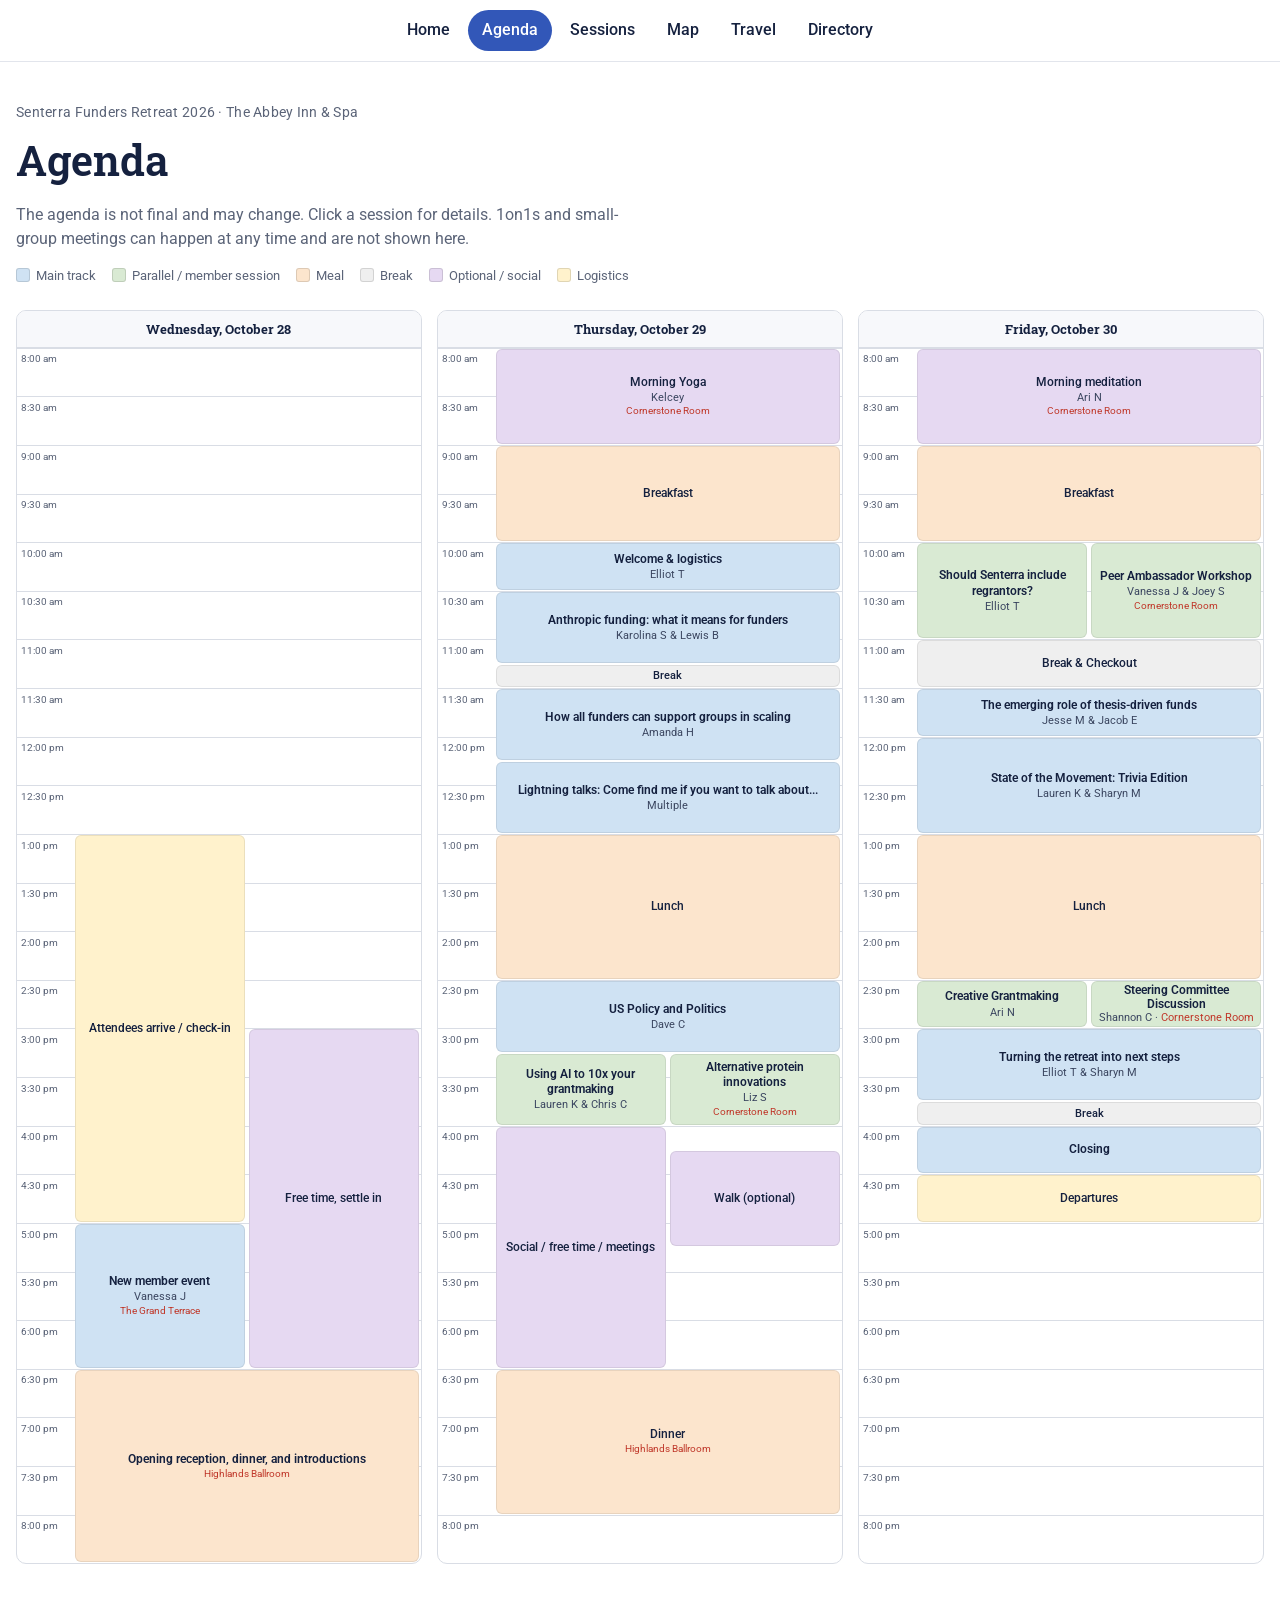
==== commit a97343ec: "Update retreat site" ====
--- a/agenda.html
+++ b/agenda.html
@@ -6,19 +6,19 @@
 <title>Agenda | Senterra Retreat 2026</title>
 <link rel="preconnect" href="https://fonts.googleapis.com">
 <link rel="stylesheet" href="https://fonts.googleapis.com/css2?family=Roboto:wght@400;500;700&family=Roboto+Slab:wght@500;600&display=swap">
-<link rel="stylesheet" href="style.css?v=fdc7e855">
+<link rel="stylesheet" href="style.css?v=eb498cc4">
 <script>if (/[?&]embed=1/.test(location.search)) document.documentElement.classList.add('embed');</script>
 </head>
 <body>
-<nav class="site-nav" aria-label="Retreat pages"><a href="index.html">Home</a><a href="agenda.html" aria-current=page>Agenda</a><a href="schedule.html">Sessions</a><a href="travel.html">Travel</a><a href="https://docs.google.com/document/d/1ehSNhj6IiJPDJnCOW3jCg2T_M_ziEaqAg6VS68X19io/edit" target="_blank" rel="noopener">Directory</a></nav>
+<nav class="site-nav" aria-label="Retreat pages"><a href="index.html">Home</a><a href="agenda.html" aria-current=page>Agenda</a><a href="schedule.html">Sessions</a><a href="map.html">Map</a><a href="travel.html">Travel</a><a href="https://docs.google.com/document/d/1ehSNhj6IiJPDJnCOW3jCg2T_M_ziEaqAg6VS68X19io/edit" target="_blank" rel="noopener">Directory</a></nav>
 <main>
 <header class="page-head">
 <p class="eyebrow">Senterra Funders Retreat 2026 &middot; The Abbey Inn &amp; Spa</p>
 <h1>Agenda</h1>
 <p class="lede">The agenda is not final and may change. Click a session for details. 1on1s and small-group meetings can happen at any time and are not shown here.</p><div class="legend"><span><i style="background:#cfe2f3"></i>Main track</span><span><i style="background:#d9ead3"></i>Parallel / member session</span><span><i style="background:#fce5cd"></i>Meal</span><span><i style="background:#efefef"></i>Break</span><span><i style="background:#e6d9f2"></i>Optional / social</span><span><i style="background:#fff2cc"></i>Logistics</span></div>
 </header>
-<div class="agenda-days"><section class="day-grid" style="grid-template-rows:auto repeat(50, var(--slot))"><div class="g-day" style="grid-row:1;grid-column:1/4">Wednesday, October 28</div><div class="g-time" style="grid-row:2/4;grid-column:1">8:00 am</div><div class="g-band" style="grid-row:2/4;grid-column:2/4"></div><div class="g-time" style="grid-row:4/6;grid-column:1">8:30 am</div><div class="g-band" style="grid-row:4/6;grid-column:2/4"></div><div class="g-time" style="grid-row:6/8;grid-column:1">9:00 am</div><div class="g-band" style="grid-row:6/8;grid-column:2/4"></div><div class="g-time" style="grid-row:8/10;grid-column:1">9:30 am</div><div class="g-band" style="grid-row:8/10;grid-column:2/4"></div><div class="g-time" style="grid-row:10/12;grid-column:1">10:00 am</div><div class="g-band" style="grid-row:10/12;grid-column:2/4"></div><div class="g-time" style="grid-row:12/14;grid-column:1">10:30 am</div><div class="g-band" style="grid-row:12/14;grid-column:2/4"></div><div class="g-time" style="grid-row:14/16;grid-column:1">11:00 am</div><div class="g-band" style="grid-row:14/16;grid-column:2/4"></div><div class="g-time" style="grid-row:16/18;grid-column:1">11:30 am</div><div class="g-band" style="grid-row:16/18;grid-column:2/4"></div><div class="g-time" style="grid-row:18/20;grid-column:1">12:00 pm</div><div class="g-band" style="grid-row:18/20;grid-column:2/4"></div><div class="g-time" style="grid-row:20/22;grid-column:1">12:30 pm</div><div class="g-band" style="grid-row:20/22;grid-column:2/4"></div><div class="g-time" style="grid-row:22/24;grid-column:1">1:00 pm</div><div class="g-band" style="grid-row:22/24;grid-column:2/4"></div><div class="g-time" style="grid-row:24/26;grid-column:1">1:30 pm</div><div class="g-band" style="grid-row:24/26;grid-column:2/4"></div><div class="g-time" style="grid-row:26/28;grid-column:1">2:00 pm</div><div class="g-band" style="grid-row:26/28;grid-column:2/4"></div><div class="g-time" style="grid-row:28/30;grid-column:1">2:30 pm</div><div class="g-band" style="grid-row:28/30;grid-column:2/4"></div><div class="g-time" style="grid-row:30/32;grid-column:1">3:00 pm</div><div class="g-band" style="grid-row:30/32;grid-column:2/4"></div><div class="g-time" style="grid-row:32/34;grid-column:1">3:30 pm</div><div class="g-band" style="grid-row:32/34;grid-column:2/4"></div><div class="g-time" style="grid-row:34/36;grid-column:1">4:00 pm</div><div class="g-band" style="grid-row:34/36;grid-column:2/4"></div><div class="g-time" style="grid-row:36/38;grid-column:1">4:30 pm</div><div class="g-band" style="grid-row:36/38;grid-column:2/4"></div><div class="g-time" style="grid-row:38/40;grid-column:1">5:00 pm</div><div class="g-band" style="grid-row:38/40;grid-column:2/4"></div><div class="g-time" style="grid-row:40/42;grid-column:1">5:30 pm</div><div class="g-band" style="grid-row:40/42;grid-column:2/4"></div><div class="g-time" style="grid-row:42/44;grid-column:1">6:00 pm</div><div class="g-band" style="grid-row:42/44;grid-column:2/4"></div><div class="g-time" style="grid-row:44/46;grid-column:1">6:30 pm</div><div class="g-band" style="grid-row:44/46;grid-column:2/4"></div><div class="g-time" style="grid-row:46/48;grid-column:1">7:00 pm</div><div class="g-band" style="grid-row:46/48;grid-column:2/4"></div><div class="g-time" style="grid-row:48/50;grid-column:1">7:30 pm</div><div class="g-band" style="grid-row:48/50;grid-column:2/4"></div><div class="g-time" style="grid-row:50/52;grid-column:1">8:00 pm</div><div class="g-band" style="grid-row:50/52;grid-column:2/4"></div><div class="g-item static" style="grid-row:22/38;grid-column:2;background:#fff2cc"><span class="b-title">Attendees arrive / check-in</span></div><div class="g-item static" style="grid-row:30/44;grid-column:3;background:#e6d9f2"><span class="b-title">Free time, settle in</span></div><button type="button" class="g-item" data-id="s3" style="grid-row:38/44;grid-column:2;background:#cfe2f3"><span class="b-title">New member event</span><span class="b-who">Vanessa J</span><span class="b-room">The Grand Terrace</span></button><button type="button" class="g-item" data-id="s4" style="grid-row:44/52;grid-column:2/4;background:#fce5cd"><span class="b-title">Opening reception, dinner, and introductions</span><span class="b-room">Highlands Ballroom</span></button></section><section class="day-grid" style="grid-template-rows:auto repeat(50, var(--slot))"><div class="g-day" style="grid-row:1;grid-column:1/4">Thursday, October 29</div><div class="g-time" style="grid-row:2/4;grid-column:1">8:00 am</div><div class="g-band" style="grid-row:2/4;grid-column:2/4"></div><div class="g-time" style="grid-row:4/6;grid-column:1">8:30 am</div><div class="g-band" style="grid-row:4/6;grid-column:2/4"></div><div class="g-time" style="grid-row:6/8;grid-column:1">9:00 am</div><div class="g-band" style="grid-row:6/8;grid-column:2/4"></div><div class="g-time" style="grid-row:8/10;grid-column:1">9:30 am</div><div class="g-band" style="grid-row:8/10;grid-column:2/4"></div><div class="g-time" style="grid-row:10/12;grid-column:1">10:00 am</div><div class="g-band" style="grid-row:10/12;grid-column:2/4"></div><div class="g-time" style="grid-row:12/14;grid-column:1">10:30 am</div><div class="g-band" style="grid-row:12/14;grid-column:2/4"></div><div class="g-time" style="grid-row:14/16;grid-column:1">11:00 am</div><div class="g-band" style="grid-row:14/16;grid-column:2/4"></div><div class="g-time" style="grid-row:16/18;grid-column:1">11:30 am</div><div class="g-band" style="grid-row:16/18;grid-column:2/4"></div><div class="g-time" style="grid-row:18/20;grid-column:1">12:00 pm</div><div class="g-band" style="grid-row:18/20;grid-column:2/4"></div><div class="g-time" style="grid-row:20/22;grid-column:1">12:30 pm</div><div class="g-band" style="grid-row:20/22;grid-column:2/4"></div><div class="g-time" style="grid-row:22/24;grid-column:1">1:00 pm</div><div class="g-band" style="grid-row:22/24;grid-column:2/4"></div><div class="g-time" style="grid-row:24/26;grid-column:1">1:30 pm</div><div class="g-band" style="grid-row:24/26;grid-column:2/4"></div><div class="g-time" style="grid-row:26/28;grid-column:1">2:00 pm</div><div class="g-band" style="grid-row:26/28;grid-column:2/4"></div><div class="g-time" style="grid-row:28/30;grid-column:1">2:30 pm</div><div class="g-band" style="grid-row:28/30;grid-column:2/4"></div><div class="g-time" style="grid-row:30/32;grid-column:1">3:00 pm</div><div class="g-band" style="grid-row:30/32;grid-column:2/4"></div><div class="g-time" style="grid-row:32/34;grid-column:1">3:30 pm</div><div class="g-band" style="grid-row:32/34;grid-column:2/4"></div><div class="g-time" style="grid-row:34/36;grid-column:1">4:00 pm</div><div class="g-band" style="grid-row:34/36;grid-column:2/4"></div><div class="g-time" style="grid-row:36/38;grid-column:1">4:30 pm</div><div class="g-band" style="grid-row:36/38;grid-column:2/4"></div><div class="g-time" style="grid-row:38/40;grid-column:1">5:00 pm</div><div class="g-band" style="grid-row:38/40;grid-column:2/4"></div><div class="g-time" style="grid-row:40/42;grid-column:1">5:30 pm</div><div class="g-band" style="grid-row:40/42;grid-column:2/4"></div><div class="g-time" style="grid-row:42/44;grid-column:1">6:00 pm</div><div class="g-band" style="grid-row:42/44;grid-column:2/4"></div><div class="g-time" style="grid-row:44/46;grid-column:1">6:30 pm</div><div class="g-band" style="grid-row:44/46;grid-column:2/4"></div><div class="g-time" style="grid-row:46/48;grid-column:1">7:00 pm</div><div class="g-band" style="grid-row:46/48;grid-column:2/4"></div><div class="g-time" style="grid-row:48/50;grid-column:1">7:30 pm</div><div class="g-band" style="grid-row:48/50;grid-column:2/4"></div><div class="g-time" style="grid-row:50/52;grid-column:1">8:00 pm</div><div class="g-band" style="grid-row:50/52;grid-column:2/4"></div><div class="g-item static" style="grid-row:2/6;grid-column:2/4;background:#e6d9f2"><span class="b-title">Morning Yoga</span><span class="b-who">Kelcey</span><span class="b-room">Cornerstone Room</span></div><div class="g-item static" style="grid-row:6/10;grid-column:2/4;background:#fce5cd"><span class="b-title">Breakfast</span></div><button type="button" class="g-item" data-id="s7" style="grid-row:10/12;grid-column:2/4;background:#cfe2f3"><span class="b-title">Welcome &amp; logistics</span><span class="b-who">Elliot T</span></button><button type="button" class="g-item" data-id="s8" style="grid-row:12/15;grid-column:2/4;background:#cfe2f3"><span class="b-title">Anthropic funding: what it means for funders</span><span class="b-who">Karolina S &amp; Lewis B</span></button><div class="g-item static short" style="grid-row:15/16;grid-column:2/4;background:#efefef"><span class="b-title">Break</span></div><button type="button" class="g-item" data-id="s10" style="grid-row:16/19;grid-column:2/4;background:#cfe2f3"><span class="b-title">How all funders can support groups in scaling</span><span class="b-who">Amanda H</span></button><button type="button" class="g-item" data-id="s11" style="grid-row:19/22;grid-column:2/4;background:#cfe2f3"><span class="b-title">Lightning talks: Come find me if you want to talk about...</span><span class="b-who">Multiple</span></button><div class="g-item static" style="grid-row:22/28;grid-column:2/4;background:#fce5cd"><span class="b-title">Lunch</span></div><button type="button" class="g-item" data-id="s13" style="grid-row:28/31;grid-column:2/4;background:#cfe2f3"><span class="b-title">US Policy and Politics</span><span class="b-who">Dave C</span></button><button type="button" class="g-item" data-id="s14" style="grid-row:31/34;grid-column:2;background:#d9ead3"><span class="b-title">Using AI to 10x your grantmaking</span><span class="b-who">Lauren K &amp; Chris C</span></button><button type="button" class="g-item" data-id="s15" style="grid-row:31/34;grid-column:3;background:#d9ead3"><span class="b-title">Alternative protein innovations</span><span class="b-who">Liz S</span><span class="b-room">Cornerstone Room</span></button><div class="g-item static" style="grid-row:34/44;grid-column:2;background:#e6d9f2"><span class="b-title">Social / free time / meetings</span></div><button type="button" class="g-item" data-id="s17" style="grid-row:35/39;grid-column:3;background:#e6d9f2"><span class="b-title">Optional: hike</span><span class="b-room">Meet at the Lobby</span></button><div class="g-item static" style="grid-row:44/50;grid-column:2/4;background:#fce5cd"><span class="b-title">Dinner</span><span class="b-room">Highlands Ballroom</span></div></section><section class="day-grid" style="grid-template-rows:auto repeat(50, var(--slot))"><div class="g-day" style="grid-row:1;grid-column:1/4">Friday, October 30</div><div class="g-time" style="grid-row:2/4;grid-column:1">8:00 am</div><div class="g-band" style="grid-row:2/4;grid-column:2/4"></div><div class="g-time" style="grid-row:4/6;grid-column:1">8:30 am</div><div class="g-band" style="grid-row:4/6;grid-column:2/4"></div><div class="g-time" style="grid-row:6/8;grid-column:1">9:00 am</div><div class="g-band" style="grid-row:6/8;grid-column:2/4"></div><div class="g-time" style="grid-row:8/10;grid-column:1">9:30 am</div><div class="g-band" style="grid-row:8/10;grid-column:2/4"></div><div class="g-time" style="grid-row:10/12;grid-column:1">10:00 am</div><div class="g-band" style="grid-row:10/12;grid-column:2/4"></div><div class="g-time" style="grid-row:12/14;grid-column:1">10:30 am</div><div class="g-band" style="grid-row:12/14;grid-column:2/4"></div><div class="g-time" style="grid-row:14/16;grid-column:1">11:00 am</div><div class="g-band" style="grid-row:14/16;grid-column:2/4"></div><div class="g-time" style="grid-row:16/18;grid-column:1">11:30 am</div><div class="g-band" style="grid-row:16/18;grid-column:2/4"></div><div class="g-time" style="grid-row:18/20;grid-column:1">12:00 pm</div><div class="g-band" style="grid-row:18/20;grid-column:2/4"></div><div class="g-time" style="grid-row:20/22;grid-column:1">12:30 pm</div><div class="g-band" style="grid-row:20/22;grid-column:2/4"></div><div class="g-time" style="grid-row:22/24;grid-column:1">1:00 pm</div><div class="g-band" style="grid-row:22/24;grid-column:2/4"></div><div class="g-time" style="grid-row:24/26;grid-column:1">1:30 pm</div><div class="g-band" style="grid-row:24/26;grid-column:2/4"></div><div class="g-time" style="grid-row:26/28;grid-column:1">2:00 pm</div><div class="g-band" style="grid-row:26/28;grid-column:2/4"></div><div class="g-time" style="grid-row:28/30;grid-column:1">2:30 pm</div><div class="g-band" style="grid-row:28/30;grid-column:2/4"></div><div class="g-time" style="grid-row:30/32;grid-column:1">3:00 pm</div><div class="g-band" style="grid-row:30/32;grid-column:2/4"></div><div class="g-time" style="grid-row:32/34;grid-column:1">3:30 pm</div><div class="g-band" style="grid-row:32/34;grid-column:2/4"></div><div class="g-time" style="grid-row:34/36;grid-column:1">4:00 pm</div><div class="g-band" style="grid-row:34/36;grid-column:2/4"></div><div class="g-time" style="grid-row:36/38;grid-column:1">4:30 pm</div><div class="g-band" style="grid-row:36/38;grid-column:2/4"></div><div class="g-time" style="grid-row:38/40;grid-column:1">5:00 pm</div><div class="g-band" style="grid-row:38/40;grid-column:2/4"></div><div class="g-time" style="grid-row:40/42;grid-column:1">5:30 pm</div><div class="g-band" style="grid-row:40/42;grid-column:2/4"></div><div class="g-time" style="grid-row:42/44;grid-column:1">6:00 pm</div><div class="g-band" style="grid-row:42/44;grid-column:2/4"></div><div class="g-time" style="grid-row:44/46;grid-column:1">6:30 pm</div><div class="g-band" style="grid-row:44/46;grid-column:2/4"></div><div class="g-time" style="grid-row:46/48;grid-column:1">7:00 pm</div><div class="g-band" style="grid-row:46/48;grid-column:2/4"></div><div class="g-time" style="grid-row:48/50;grid-column:1">7:30 pm</div><div class="g-band" style="grid-row:48/50;grid-column:2/4"></div><div class="g-time" style="grid-row:50/52;grid-column:1">8:00 pm</div><div class="g-band" style="grid-row:50/52;grid-column:2/4"></div><div class="g-item static" style="grid-row:2/6;grid-column:2/4;background:#e6d9f2"><span class="b-title">Morning meditation</span><span class="b-who">Ari N</span><span class="b-room">Cornerstone Room</span></div><div class="g-item static" style="grid-row:6/10;grid-column:2/4;background:#fce5cd"><span class="b-title">Breakfast</span></div><button type="button" class="g-item" data-id="s21" style="grid-row:10/14;grid-column:2;background:#d9ead3"><span class="b-title">Should Senterra include regrantors?</span><span class="b-who">Elliot T</span></button><button type="button" class="g-item" data-id="s22" style="grid-row:10/14;grid-column:3;background:#d9ead3"><span class="b-title">Peer Ambassador Workshop</span><span class="b-who">Vanessa J &amp; Joey S</span><span class="b-room">Cornerstone Room</span></button><div class="g-item static" style="grid-row:14/16;grid-column:2/4;background:#efefef"><span class="b-title">Break &amp; Checkout</span></div><button type="button" class="g-item" data-id="s24" style="grid-row:16/18;grid-column:2/4;background:#cfe2f3"><span class="b-title">The emerging role of thesis-driven funds</span><span class="b-who">Jesse M &amp; Jacob E</span></button><button type="button" class="g-item" data-id="s25" style="grid-row:18/22;grid-column:2/4;background:#cfe2f3"><span class="b-title">State of the Movement: Trivia Edition</span><span class="b-who">Lauren K &amp; Sharyn M</span></button><div class="g-item static" style="grid-row:22/28;grid-column:2/4;background:#fce5cd"><span class="b-title">Lunch</span></div><button type="button" class="g-item" data-id="s27" style="grid-row:28/30;grid-column:2;background:#d9ead3"><span class="b-title">Creative Grantmaking</span><span class="b-who">Ari N</span></button><button type="button" class="g-item tight" data-id="s28" style="grid-row:28/30;grid-column:3;background:#d9ead3"><span class="b-title">Steering Committee Discussion</span><span class="b-who">Shannon C &middot; <span class="b-room">Cornerstone Room</span></span></button><button type="button" class="g-item" data-id="s29" style="grid-row:30/33;grid-column:2/4;background:#cfe2f3"><span class="b-title">Turning the retreat into next steps</span><span class="b-who">Elliot T &amp; Sharyn M</span></button><div class="g-item static short" style="grid-row:33/34;grid-column:2/4;background:#efefef"><span class="b-title">Break</span></div><button type="button" class="g-item" data-id="s31" style="grid-row:34/36;grid-column:2/4;background:#cfe2f3"><span class="b-title">Closing</span></button><div class="g-item static" style="grid-row:36/38;grid-column:2/4;background:#fff2cc"><span class="b-title">Departures</span></div></section></div><dialog id="detail"><div class="m-head"><h3 id="m-title"></h3><button type="button" class="m-close" aria-label="Close">&times;</button></div><div id="m-body"></div></dialog>
+<div class="agenda-days"><section class="day-grid" style="grid-template-rows:auto repeat(50, var(--slot))"><div class="g-day" style="grid-row:1;grid-column:1/4">Wednesday, October 28</div><div class="g-time" style="grid-row:2/4;grid-column:1">8:00 am</div><div class="g-band" style="grid-row:2/4;grid-column:2/4"></div><div class="g-time" style="grid-row:4/6;grid-column:1">8:30 am</div><div class="g-band" style="grid-row:4/6;grid-column:2/4"></div><div class="g-time" style="grid-row:6/8;grid-column:1">9:00 am</div><div class="g-band" style="grid-row:6/8;grid-column:2/4"></div><div class="g-time" style="grid-row:8/10;grid-column:1">9:30 am</div><div class="g-band" style="grid-row:8/10;grid-column:2/4"></div><div class="g-time" style="grid-row:10/12;grid-column:1">10:00 am</div><div class="g-band" style="grid-row:10/12;grid-column:2/4"></div><div class="g-time" style="grid-row:12/14;grid-column:1">10:30 am</div><div class="g-band" style="grid-row:12/14;grid-column:2/4"></div><div class="g-time" style="grid-row:14/16;grid-column:1">11:00 am</div><div class="g-band" style="grid-row:14/16;grid-column:2/4"></div><div class="g-time" style="grid-row:16/18;grid-column:1">11:30 am</div><div class="g-band" style="grid-row:16/18;grid-column:2/4"></div><div class="g-time" style="grid-row:18/20;grid-column:1">12:00 pm</div><div class="g-band" style="grid-row:18/20;grid-column:2/4"></div><div class="g-time" style="grid-row:20/22;grid-column:1">12:30 pm</div><div class="g-band" style="grid-row:20/22;grid-column:2/4"></div><div class="g-time" style="grid-row:22/24;grid-column:1">1:00 pm</div><div class="g-band" style="grid-row:22/24;grid-column:2/4"></div><div class="g-time" style="grid-row:24/26;grid-column:1">1:30 pm</div><div class="g-band" style="grid-row:24/26;grid-column:2/4"></div><div class="g-time" style="grid-row:26/28;grid-column:1">2:00 pm</div><div class="g-band" style="grid-row:26/28;grid-column:2/4"></div><div class="g-time" style="grid-row:28/30;grid-column:1">2:30 pm</div><div class="g-band" style="grid-row:28/30;grid-column:2/4"></div><div class="g-time" style="grid-row:30/32;grid-column:1">3:00 pm</div><div class="g-band" style="grid-row:30/32;grid-column:2/4"></div><div class="g-time" style="grid-row:32/34;grid-column:1">3:30 pm</div><div class="g-band" style="grid-row:32/34;grid-column:2/4"></div><div class="g-time" style="grid-row:34/36;grid-column:1">4:00 pm</div><div class="g-band" style="grid-row:34/36;grid-column:2/4"></div><div class="g-time" style="grid-row:36/38;grid-column:1">4:30 pm</div><div class="g-band" style="grid-row:36/38;grid-column:2/4"></div><div class="g-time" style="grid-row:38/40;grid-column:1">5:00 pm</div><div class="g-band" style="grid-row:38/40;grid-column:2/4"></div><div class="g-time" style="grid-row:40/42;grid-column:1">5:30 pm</div><div class="g-band" style="grid-row:40/42;grid-column:2/4"></div><div class="g-time" style="grid-row:42/44;grid-column:1">6:00 pm</div><div class="g-band" style="grid-row:42/44;grid-column:2/4"></div><div class="g-time" style="grid-row:44/46;grid-column:1">6:30 pm</div><div class="g-band" style="grid-row:44/46;grid-column:2/4"></div><div class="g-time" style="grid-row:46/48;grid-column:1">7:00 pm</div><div class="g-band" style="grid-row:46/48;grid-column:2/4"></div><div class="g-time" style="grid-row:48/50;grid-column:1">7:30 pm</div><div class="g-band" style="grid-row:48/50;grid-column:2/4"></div><div class="g-time" style="grid-row:50/52;grid-column:1">8:00 pm</div><div class="g-band" style="grid-row:50/52;grid-column:2/4"></div><div class="g-item static" style="grid-row:22/38;grid-column:2;background:#fff2cc"><span class="b-title">Attendees arrive / check-in</span></div><div class="g-item static" style="grid-row:30/44;grid-column:3;background:#e6d9f2"><span class="b-title">Free time, settle in</span></div><button type="button" class="g-item" data-id="s3" style="grid-row:38/44;grid-column:2;background:#cfe2f3"><span class="b-title">New member event</span><span class="b-who">Vanessa J</span><span class="b-room">The Grand Terrace</span></button><button type="button" class="g-item" data-id="s4" style="grid-row:44/52;grid-column:2/4;background:#fce5cd"><span class="b-title">Opening reception, dinner, and introductions</span><span class="b-room">Highlands Ballroom</span></button></section><section class="day-grid" style="grid-template-rows:auto repeat(50, var(--slot))"><div class="g-day" style="grid-row:1;grid-column:1/4">Thursday, October 29</div><div class="g-time" style="grid-row:2/4;grid-column:1">8:00 am</div><div class="g-band" style="grid-row:2/4;grid-column:2/4"></div><div class="g-time" style="grid-row:4/6;grid-column:1">8:30 am</div><div class="g-band" style="grid-row:4/6;grid-column:2/4"></div><div class="g-time" style="grid-row:6/8;grid-column:1">9:00 am</div><div class="g-band" style="grid-row:6/8;grid-column:2/4"></div><div class="g-time" style="grid-row:8/10;grid-column:1">9:30 am</div><div class="g-band" style="grid-row:8/10;grid-column:2/4"></div><div class="g-time" style="grid-row:10/12;grid-column:1">10:00 am</div><div class="g-band" style="grid-row:10/12;grid-column:2/4"></div><div class="g-time" style="grid-row:12/14;grid-column:1">10:30 am</div><div class="g-band" style="grid-row:12/14;grid-column:2/4"></div><div class="g-time" style="grid-row:14/16;grid-column:1">11:00 am</div><div class="g-band" style="grid-row:14/16;grid-column:2/4"></div><div class="g-time" style="grid-row:16/18;grid-column:1">11:30 am</div><div class="g-band" style="grid-row:16/18;grid-column:2/4"></div><div class="g-time" style="grid-row:18/20;grid-column:1">12:00 pm</div><div class="g-band" style="grid-row:18/20;grid-column:2/4"></div><div class="g-time" style="grid-row:20/22;grid-column:1">12:30 pm</div><div class="g-band" style="grid-row:20/22;grid-column:2/4"></div><div class="g-time" style="grid-row:22/24;grid-column:1">1:00 pm</div><div class="g-band" style="grid-row:22/24;grid-column:2/4"></div><div class="g-time" style="grid-row:24/26;grid-column:1">1:30 pm</div><div class="g-band" style="grid-row:24/26;grid-column:2/4"></div><div class="g-time" style="grid-row:26/28;grid-column:1">2:00 pm</div><div class="g-band" style="grid-row:26/28;grid-column:2/4"></div><div class="g-time" style="grid-row:28/30;grid-column:1">2:30 pm</div><div class="g-band" style="grid-row:28/30;grid-column:2/4"></div><div class="g-time" style="grid-row:30/32;grid-column:1">3:00 pm</div><div class="g-band" style="grid-row:30/32;grid-column:2/4"></div><div class="g-time" style="grid-row:32/34;grid-column:1">3:30 pm</div><div class="g-band" style="grid-row:32/34;grid-column:2/4"></div><div class="g-time" style="grid-row:34/36;grid-column:1">4:00 pm</div><div class="g-band" style="grid-row:34/36;grid-column:2/4"></div><div class="g-time" style="grid-row:36/38;grid-column:1">4:30 pm</div><div class="g-band" style="grid-row:36/38;grid-column:2/4"></div><div class="g-time" style="grid-row:38/40;grid-column:1">5:00 pm</div><div class="g-band" style="grid-row:38/40;grid-column:2/4"></div><div class="g-time" style="grid-row:40/42;grid-column:1">5:30 pm</div><div class="g-band" style="grid-row:40/42;grid-column:2/4"></div><div class="g-time" style="grid-row:42/44;grid-column:1">6:00 pm</div><div class="g-band" style="grid-row:42/44;grid-column:2/4"></div><div class="g-time" style="grid-row:44/46;grid-column:1">6:30 pm</div><div class="g-band" style="grid-row:44/46;grid-column:2/4"></div><div class="g-time" style="grid-row:46/48;grid-column:1">7:00 pm</div><div class="g-band" style="grid-row:46/48;grid-column:2/4"></div><div class="g-time" style="grid-row:48/50;grid-column:1">7:30 pm</div><div class="g-band" style="grid-row:48/50;grid-column:2/4"></div><div class="g-time" style="grid-row:50/52;grid-column:1">8:00 pm</div><div class="g-band" style="grid-row:50/52;grid-column:2/4"></div><div class="g-item static" style="grid-row:2/6;grid-column:2/4;background:#e6d9f2"><span class="b-title">Morning Yoga</span><span class="b-who">Kelcey</span><span class="b-room">Cornerstone Room</span></div><div class="g-item static" style="grid-row:6/10;grid-column:2/4;background:#fce5cd"><span class="b-title">Breakfast</span></div><button type="button" class="g-item" data-id="s7" style="grid-row:10/12;grid-column:2/4;background:#cfe2f3"><span class="b-title">Welcome &amp; logistics</span><span class="b-who">Elliot T</span></button><button type="button" class="g-item" data-id="s8" style="grid-row:12/15;grid-column:2/4;background:#cfe2f3"><span class="b-title">Anthropic funding: what it means for funders</span><span class="b-who">Karolina S &amp; Lewis B</span></button><div class="g-item static short" style="grid-row:15/16;grid-column:2/4;background:#efefef"><span class="b-title">Break</span></div><button type="button" class="g-item" data-id="s10" style="grid-row:16/19;grid-column:2/4;background:#cfe2f3"><span class="b-title">How all funders can support groups in scaling</span><span class="b-who">Amanda H</span></button><button type="button" class="g-item" data-id="s11" style="grid-row:19/22;grid-column:2/4;background:#cfe2f3"><span class="b-title">Lightning talks: Come find me if you want to talk about...</span><span class="b-who">Multiple</span></button><div class="g-item static" style="grid-row:22/28;grid-column:2/4;background:#fce5cd"><span class="b-title">Lunch</span></div><button type="button" class="g-item" data-id="s13" style="grid-row:28/31;grid-column:2/4;background:#cfe2f3"><span class="b-title">US Policy and Politics</span><span class="b-who">Dave C</span></button><button type="button" class="g-item" data-id="s14" style="grid-row:31/34;grid-column:2;background:#d9ead3"><span class="b-title">Using AI to 10x your grantmaking</span><span class="b-who">Lauren K &amp; Chris C</span></button><button type="button" class="g-item" data-id="s15" style="grid-row:31/34;grid-column:3;background:#d9ead3"><span class="b-title">Alternative protein innovations</span><span class="b-who">Liz S</span><span class="b-room">Cornerstone Room</span></button><div class="g-item static" style="grid-row:34/44;grid-column:2;background:#e6d9f2"><span class="b-title">Social / free time / meetings</span></div><div class="g-item static" style="grid-row:35/39;grid-column:3;background:#e6d9f2"><span class="b-title">Walk (optional)</span></div><div class="g-item static" style="grid-row:44/50;grid-column:2/4;background:#fce5cd"><span class="b-title">Dinner</span><span class="b-room">Highlands Ballroom</span></div></section><section class="day-grid" style="grid-template-rows:auto repeat(50, var(--slot))"><div class="g-day" style="grid-row:1;grid-column:1/4">Friday, October 30</div><div class="g-time" style="grid-row:2/4;grid-column:1">8:00 am</div><div class="g-band" style="grid-row:2/4;grid-column:2/4"></div><div class="g-time" style="grid-row:4/6;grid-column:1">8:30 am</div><div class="g-band" style="grid-row:4/6;grid-column:2/4"></div><div class="g-time" style="grid-row:6/8;grid-column:1">9:00 am</div><div class="g-band" style="grid-row:6/8;grid-column:2/4"></div><div class="g-time" style="grid-row:8/10;grid-column:1">9:30 am</div><div class="g-band" style="grid-row:8/10;grid-column:2/4"></div><div class="g-time" style="grid-row:10/12;grid-column:1">10:00 am</div><div class="g-band" style="grid-row:10/12;grid-column:2/4"></div><div class="g-time" style="grid-row:12/14;grid-column:1">10:30 am</div><div class="g-band" style="grid-row:12/14;grid-column:2/4"></div><div class="g-time" style="grid-row:14/16;grid-column:1">11:00 am</div><div class="g-band" style="grid-row:14/16;grid-column:2/4"></div><div class="g-time" style="grid-row:16/18;grid-column:1">11:30 am</div><div class="g-band" style="grid-row:16/18;grid-column:2/4"></div><div class="g-time" style="grid-row:18/20;grid-column:1">12:00 pm</div><div class="g-band" style="grid-row:18/20;grid-column:2/4"></div><div class="g-time" style="grid-row:20/22;grid-column:1">12:30 pm</div><div class="g-band" style="grid-row:20/22;grid-column:2/4"></div><div class="g-time" style="grid-row:22/24;grid-column:1">1:00 pm</div><div class="g-band" style="grid-row:22/24;grid-column:2/4"></div><div class="g-time" style="grid-row:24/26;grid-column:1">1:30 pm</div><div class="g-band" style="grid-row:24/26;grid-column:2/4"></div><div class="g-time" style="grid-row:26/28;grid-column:1">2:00 pm</div><div class="g-band" style="grid-row:26/28;grid-column:2/4"></div><div class="g-time" style="grid-row:28/30;grid-column:1">2:30 pm</div><div class="g-band" style="grid-row:28/30;grid-column:2/4"></div><div class="g-time" style="grid-row:30/32;grid-column:1">3:00 pm</div><div class="g-band" style="grid-row:30/32;grid-column:2/4"></div><div class="g-time" style="grid-row:32/34;grid-column:1">3:30 pm</div><div class="g-band" style="grid-row:32/34;grid-column:2/4"></div><div class="g-time" style="grid-row:34/36;grid-column:1">4:00 pm</div><div class="g-band" style="grid-row:34/36;grid-column:2/4"></div><div class="g-time" style="grid-row:36/38;grid-column:1">4:30 pm</div><div class="g-band" style="grid-row:36/38;grid-column:2/4"></div><div class="g-time" style="grid-row:38/40;grid-column:1">5:00 pm</div><div class="g-band" style="grid-row:38/40;grid-column:2/4"></div><div class="g-time" style="grid-row:40/42;grid-column:1">5:30 pm</div><div class="g-band" style="grid-row:40/42;grid-column:2/4"></div><div class="g-time" style="grid-row:42/44;grid-column:1">6:00 pm</div><div class="g-band" style="grid-row:42/44;grid-column:2/4"></div><div class="g-time" style="grid-row:44/46;grid-column:1">6:30 pm</div><div class="g-band" style="grid-row:44/46;grid-column:2/4"></div><div class="g-time" style="grid-row:46/48;grid-column:1">7:00 pm</div><div class="g-band" style="grid-row:46/48;grid-column:2/4"></div><div class="g-time" style="grid-row:48/50;grid-column:1">7:30 pm</div><div class="g-band" style="grid-row:48/50;grid-column:2/4"></div><div class="g-time" style="grid-row:50/52;grid-column:1">8:00 pm</div><div class="g-band" style="grid-row:50/52;grid-column:2/4"></div><div class="g-item static" style="grid-row:2/6;grid-column:2/4;background:#e6d9f2"><span class="b-title">Morning meditation</span><span class="b-who">Ari N</span><span class="b-room">Cornerstone Room</span></div><div class="g-item static" style="grid-row:6/10;grid-column:2/4;background:#fce5cd"><span class="b-title">Breakfast</span></div><button type="button" class="g-item" data-id="s21" style="grid-row:10/14;grid-column:2;background:#d9ead3"><span class="b-title">Should Senterra include regrantors?</span><span class="b-who">Elliot T</span></button><button type="button" class="g-item" data-id="s22" style="grid-row:10/14;grid-column:3;background:#d9ead3"><span class="b-title">Peer Ambassador Workshop</span><span class="b-who">Vanessa J &amp; Joey S</span><span class="b-room">Cornerstone Room</span></button><div class="g-item static" style="grid-row:14/16;grid-column:2/4;background:#efefef"><span class="b-title">Break &amp; Checkout</span></div><button type="button" class="g-item" data-id="s24" style="grid-row:16/18;grid-column:2/4;background:#cfe2f3"><span class="b-title">The emerging role of thesis-driven funds</span><span class="b-who">Jesse M &amp; Jacob E</span></button><button type="button" class="g-item" data-id="s25" style="grid-row:18/22;grid-column:2/4;background:#cfe2f3"><span class="b-title">State of the Movement: Trivia Edition</span><span class="b-who">Lauren K &amp; Sharyn M</span></button><div class="g-item static" style="grid-row:22/28;grid-column:2/4;background:#fce5cd"><span class="b-title">Lunch</span></div><button type="button" class="g-item" data-id="s27" style="grid-row:28/30;grid-column:2;background:#d9ead3"><span class="b-title">Creative Grantmaking</span><span class="b-who">Ari N</span></button><button type="button" class="g-item tight" data-id="s28" style="grid-row:28/30;grid-column:3;background:#d9ead3"><span class="b-title">Steering Committee Discussion</span><span class="b-who">Shannon C &middot; <span class="b-room">Cornerstone Room</span></span></button><button type="button" class="g-item" data-id="s29" style="grid-row:30/33;grid-column:2/4;background:#cfe2f3"><span class="b-title">Turning the retreat into next steps</span><span class="b-who">Elliot T &amp; Sharyn M</span></button><div class="g-item static short" style="grid-row:33/34;grid-column:2/4;background:#efefef"><span class="b-title">Break</span></div><button type="button" class="g-item" data-id="s31" style="grid-row:34/36;grid-column:2/4;background:#cfe2f3"><span class="b-title">Closing</span></button><div class="g-item static" style="grid-row:36/38;grid-column:2/4;background:#fff2cc"><span class="b-title">Departures</span></div></section></div><dialog id="detail"><div class="m-head"><h3 id="m-title"></h3><button type="button" class="m-close" aria-label="Close">&times;</button></div><div id="m-body"></div></dialog>
 </main>
-<script>(function(){var D={"s3": {"title": "New member event", "html": "<p class=\"m-meta\">5:00 pm to 6:30 pm · 90 min · The Grand Terrace<\/p><div class=\"m-who\"><h4>Led by<\/h4><span class=\"leader\"><strong>Vanessa Johansson<\/strong>, European Philanthropy Lead, Senterra Funders; The Expanding Circle Fund<\/span><\/div><div class=\"part\"><h4>What it covers<\/h4><p>This session is an informal gathering for new Senterra members to meet each other and the team.<\/p><\/div><div class=\"part\"><h4>Who it&#x27;s for<\/h4><p>for members who joined in the past year.<\/p><\/div><div class=\"part\"><h4>What you&#x27;ll get out of it<\/h4><p>This will be a chance to build connections early, so you can make the most of the retreat.<\/p><\/div>"}, "s4": {"title": "Opening reception, dinner, and introductions", "html": "<p class=\"m-meta\">6:30 pm to 8:30 pm · 120 min · Highlands Ballroom<\/p><p>During the reception there will be a short activity to meet some of the other attendees.<\/p>"}, "s7": {"title": "Welcome & logistics", "html": "<p class=\"m-meta\">10:00 am to 10:30 am · 30 min<\/p><div class=\"m-who\"><h4>Led by<\/h4><span class=\"leader\"><strong>Elliot Teperman<\/strong>, Director of Partnerships, Senterra Funders<\/span><\/div><div class=\"part\"><h4>What it covers<\/h4><p>This session will open the retreat with remarks on its goals, how the program is structured, and what has changed from previous years.<\/p><\/div><div class=\"part\"><h4>Who it&#x27;s for<\/h4><p>All attendees.<\/p><\/div><div class=\"part\"><h4>What you&#x27;ll get out of it<\/h4><p>Attendees will have a clear picture of the program and how to make the most of their time at the retreat.<\/p><\/div>"}, "s8": {"title": "Anthropic funding: what it means for funders", "html": "<p class=\"m-meta\">10:30 am to 11:15 am · 45 min<\/p><div class=\"m-who\"><h4>Led by<\/h4><span class=\"leader\"><strong>Karolina Sarek<\/strong>, Director, Effective Altruism Animal Welfare Fund<\/span><span class=\"leader\"><strong>Lewis Bollard<\/strong>, Farm Animal Welfare Fund Managing Director, Coefficient Giving<\/span><\/div><div class=\"part\"><h4>What it covers<\/h4><p>The potential impact of Anthropic donors on the FAW movement and its funders<\/p><\/div><div class=\"part\"><h4>Who it&#x27;s for<\/h4><p>Funders interested in modifying their approach in light of new Anthropic donors<\/p><\/div><div class=\"part\"><h4>What you&#x27;ll get out of it<\/h4><p>How EA AWF and CG are reacting, and how other funders may approach this question<\/p><\/div>"}, "s10": {"title": "How all funders can support groups in scaling", "html": "<p class=\"m-meta\">11:30 am to 12:15 pm · 45 min<\/p><div class=\"m-who\"><h4>Led by<\/h4><span class=\"leader\"><strong>Amanda Hungerford<\/strong>, Senior Program Officer for Farm Animal Welfare, Coefficient Giving<\/span><\/div><div class=\"part\"><h4>What it covers<\/h4><p>This session will consider how to think about scaling grantees.  It will include questions to ask when groups scale (or have recently scaled up), as well as ways to support organizations as they scale.<\/p><\/div><div class=\"part\"><h4>Who it&#x27;s for<\/h4><p>Funders who are interested in funding growing organizations, as well as funders who are interested in meta organizations that can offer support to scaling groups.<\/p><\/div><div class=\"part\"><h4>What you&#x27;ll get out of it<\/h4><p>This will be a place to discuss assessing groups’ readiness to scale, and how to help groups to scale responsibly.<\/p><\/div>"}, "s11": {"title": "Lightning talks: Come find me if you want to talk about...", "html": "<p class=\"m-meta\">12:15 pm to 1:00 pm · 45 min<\/p><div class=\"m-who\"><h4>Led by<\/h4><span class=\"leader\"><strong>Multiple<\/strong><\/span><\/div><div class=\"part\"><h4>What it covers<\/h4><p>This session will be a series of 5-minute talks, each an invitation for more discussion on a topic chosen by the speaker. There will be no Q&amp;A after each talk, so conversations continue over the rest of the retreat.<\/p><\/div><div class=\"part\"><h4>Who it&#x27;s for<\/h4><p>All attendees, especially anyone looking for new ideas or people to connect with.<\/p><\/div><div class=\"part\"><h4>What you&#x27;ll get out of it<\/h4><p>Attendees will get a quick tour of topics members care about, and will know which speakers to find for follow-up conversations.<\/p><\/div><div class=\"part\"><h4>Talks include<\/h4><ul class=\"talks\"><li><strong>Ultra processed Foods: Opportunity and Risk<\/strong> <span class=\"who\">Meghan O&#x27;Brien Lowery<\/span><\/li><li><strong>Why active grantmaking will be more important in the future<\/strong> <span class=\"who\">Joey Savoie<\/span><\/li><li><strong>What is the Senterra Steering Committee<\/strong> <span class=\"who\">Shannon Campion<\/span><\/li><li><strong>Unlocking More Climate Capital for Food Systems<\/strong> <span class=\"who\">Max Elder<\/span><\/li><li><strong>How Elections Are Won And Lost<\/strong> <span class=\"who\">Chris Conrad<\/span><\/li><li><strong>We Need More Policy Researchers<\/strong> <span class=\"who\">Gage Weston<\/span><\/li><\/ul><\/div>"}, "s13": {"title": "US Policy and Politics", "html": "<p class=\"m-meta\">2:30 pm to 3:15 pm · 45 min<\/p><div class=\"m-who\"><h4>Led by<\/h4><span class=\"leader\"><strong>David Coman-Hidy<\/strong>, President, The Navigation Fund<\/span><\/div><div class=\"part\"><h4>What it covers<\/h4><p>What we learned fighting the Save Our Bacon Act, where political work for animals is headed over the next few years, and the practical ways individual donors can get involved, from c4 giving to direct contributions to candidates.<\/p><\/div><div class=\"part\"><h4>Who it&#x27;s for<\/h4><p>Anyone curious about the movement&#x27;s growing political work, and especially anyone who&#x27;s felt a little uneasy about giving money to politicians.<\/p><\/div><div class=\"part\"><h4>What you&#x27;ll get out of it<\/h4><p>A clear case for why political giving may be one of the highest-leverage moves available to individual donors right now, plus concrete next steps if you want to jump in.<\/p><\/div>"}, "s14": {"title": "Using AI to 10x your grantmaking", "html": "<p class=\"m-meta\">3:15 pm to 4:00 pm · 45 min<\/p><div class=\"m-who\"><h4>Led by<\/h4><span class=\"leader\"><strong>Lauren Kohler<\/strong>, Director of Philanthropy, Stray Dog Institute<\/span><span class=\"leader\"><strong>Chris Conrad<\/strong>, Director of Research &amp; Programs, Nova Vista Foundation<\/span><\/div><div class=\"part\"><h4>What it covers<\/h4><p>How two funders use AI at each stage of their grantmaking cycles to significantly expand the depth, breadth, and speed of their philanthropy. We’ll look at AI-powered due diligence and research, portfolio scoring, writing, and more, and demonstrate how each workflow was built.<\/p><\/div><div class=\"part\"><h4>Who it&#x27;s for<\/h4><p>Grantmakers at any level of AI familiarity are welcome. The two presentations are pitched at different levels of technical depth, and we&#x27;ll open with a quick activity to gauge attendees’ AI use and familiarity.<\/p><\/div><div class=\"part\"><h4>What you&#x27;ll get out of it<\/h4><p>Specific, replicable AI applications for grantmaking shown through screenshots of the actual tools in use, as well as time to brainstorm and discuss how these approaches could apply to your own work.<\/p><\/div>"}, "s15": {"title": "Alternative protein innovations", "html": "<p class=\"m-meta\">3:15 pm to 4:00 pm · 45 min · Cornerstone Room · Parallel session<\/p><div class=\"m-who\"><h4>Led by<\/h4><span class=\"leader\"><strong>Liz Specht<\/strong>, VP of Science &amp; Strategic Initiatives, Food System Innovations<\/span><\/div><div class=\"part\"><h4>What it covers<\/h4><p>How to translate gaps across the organizational and intervention landscape into well-scoped, validated, shovel-ready initiatives, using a rapid-iteration “intervention studio” model.<\/p><\/div><div class=\"part\"><h4>Who it&#x27;s for<\/h4><p>Funders who are eager to support new strategies through early-stage exploration, to assess their potential before scaling them, transitioning them to existing organizations, or sunsetting them.<\/p><\/div><div class=\"part\"><h4>What you&#x27;ll get out of it<\/h4><p>An understanding of possible routes for testing new approaches across the movement, and a home for channeling ideas for new interventions that are worthy of further exploration.<\/p><\/div>"}, "s17": {"title": "Optional: hike", "html": "<p class=\"m-meta\">4:15 pm to 5:15 pm · 60 min · Meet at the Lobby<\/p><p>The hike is a gentle 40 minute loop around Fort Hill Park.<\/p><div class=\"part\"><h4>Details<\/h4><p>Fort Hill Park has wooded dirt trails with some rocky sections and a few moderately steep stretches, but it isn’t a demanding hike. Sturdy sneakers or walking shoes with good grip are enough, so there’s no need to pack boots in your luggage. If it’s been raining, the trails can be a bit muddy, so a pair of shoes you don’t mind getting dirty is ideal.<\/p><\/div>"}, "s21": {"title": "Should Senterra include regrantors?", "html": "<p class=\"m-meta\">10:00 am to 11:00 am · 60 min<\/p><div class=\"m-who\"><h4>Led by<\/h4><span class=\"leader\"><strong>Elliot Teperman<\/strong>, Director of Partnerships, Senterra Funders<\/span><\/div><div class=\"part\"><h4>What it covers<\/h4><p>This session will gather member views on whether Senterra should make some programming available to regranters given the coming increase in regrantors. We&#x27;ll explore the viability and pros and cons of different options.<\/p><\/div><div class=\"part\"><h4>Who it&#x27;s for<\/h4><p>Members who give through regranters, work closely with them, or have views on who should be part of Senterra’s community.<\/p><\/div><div class=\"part\"><h4>What you&#x27;ll get out of it<\/h4><p>This will be a place to weigh the benefits and risks of each approach, informing how Senterra defines membership going forward.<\/p><\/div>"}, "s22": {"title": "Peer Ambassador Workshop", "html": "<p class=\"m-meta\">10:00 am to 11:00 am · 60 min · Cornerstone Room · Parallel session<\/p><div class=\"m-who\"><h4>Led by<\/h4><span class=\"leader\"><strong>Vanessa Johansson<\/strong>, European Philanthropy Lead, Senterra Funders; The Expanding Circle Fund<\/span><span class=\"leader\"><strong>Joey Savoie<\/strong>, The Expanding Circle Fund<\/span><\/div><div class=\"part\"><h4>What it covers<\/h4><p>Often, the most impactful thing you can do as a donor is to help your network give more, and give better. This workshop offers a practical playbook grounded in psychology, matchmaking principles, and field-tested event formats.<\/p><\/div><div class=\"part\"><h4>Who it&#x27;s for<\/h4><p>Anybody who would like to mobilise more funding towards philanthropic causes from their peers, or funding towards more impactful areas<\/p><\/div><div class=\"part\"><h4>What you&#x27;ll get out of it<\/h4><p>A guidebook to help mobilise more capital from peers into animal advocacy, and increased confidence to do so.<\/p><\/div>"}, "s24": {"title": "The emerging role of thesis-driven funds", "html": "<p class=\"m-meta\">11:30 am to 12:00 pm · 30 min<\/p><div class=\"m-who\"><h4>Led by<\/h4><span class=\"leader\"><strong>Jesse Marks<\/strong><\/span><span class=\"leader\"><strong>Jacob Eliosoff<\/strong><\/span><\/div><div class=\"part\"><h4>What it covers<\/h4><p>This session will be a fireside chat on the role of thesis-driven funds and regranting in a funder’s portfolio. Jacob Eliosoff will interview Jesse Marks, covering the case for deferring to a fund’s specific theory of change, as well as the limits of that approach.<\/p><\/div><div class=\"part\"><h4>Who it&#x27;s for<\/h4><p>Funders interested in giving through regrantors and thesis-driven funds.<\/p><\/div><div class=\"part\"><h4>What you&#x27;ll get out of it<\/h4><p>This will be a place to think about what share of your portfolio could go through regranting, and what to weigh when deciding which funds to trust and when.<\/p><\/div>"}, "s25": {"title": "State of the Movement: Trivia Edition", "html": "<p class=\"m-meta\">12:00 pm to 1:00 pm · 60 min<\/p><div class=\"m-who\"><h4>Led by<\/h4><span class=\"leader\"><strong>Lauren Kohler<\/strong>, Director of Philanthropy, Stray Dog Institute<\/span><span class=\"leader\"><strong>Sharyn Murray<\/strong>, Director of Philanthropic Advising, Senterra Funders<\/span><\/div><div class=\"part\"><h4>What it covers<\/h4><p>Live trivia combined with a fast-paced look back at the past year in farmed animal protection, pairing new State of the Movement funding data with an overview of the movement’s biggest wins, setbacks and trends. The session will close with a preview of Stray Dog&#x27;s new Movement Intelligence platform. Bring your phone to participate in the trivia.<\/p><\/div><div class=\"part\"><h4>Who it&#x27;s for<\/h4><p>Any member interested in a current, data-grounded picture of the movement. No prior knowledge required - the session is designed so that funders at any level of movement knowledge can participate, win prizes, and come away with new learnings.<\/p><\/div><div class=\"part\"><h4>What you&#x27;ll get out of it<\/h4><p>A view of how movement resources have shifted by geography, animal and intervention, and examples of specific wins and trends, as well as a first look at the Movement Intelligence platform. Plus, bragging rights and prizes.<\/p><\/div>"}, "s27": {"title": "Creative Ways to Multiply Your Giving", "html": "<p class=\"m-meta\">2:30 pm to 3:00 pm · 30 min<\/p><div class=\"m-who\"><h4>Led by<\/h4><span class=\"leader\"><strong>Ari Nessel<\/strong>, Founder, Mobius<\/span><\/div><div class=\"part\"><h4>What it covers<\/h4><p>Ari walks through the field-tested ways Mobius stretches its giving beyond the standard grant, from counterfactual matches, bequest matches and catalytic first-dollar grants to bridge loans and non-financial support like shared housing and coaching.<\/p><\/div><div class=\"part\"><h4>Who it&#x27;s for<\/h4><p>Any funder who wants more impact per dollar, and especially individual donors and smaller funders looking to make their giving go further.<\/p><\/div><div class=\"part\"><h4>What you&#x27;ll get out of it<\/h4><p>A practical menu of giving structures funders can consider adopting for their own grantmaking.<\/p><\/div>"}, "s28": {"title": "Steering Committee positions within Senterra", "html": "<p class=\"m-meta\">2:30 pm to 3:00 pm · 30 min · Cornerstone Room · Parallel session<\/p><div class=\"m-who\"><h4>Led by<\/h4><span class=\"leader\"><strong>Shannon Campion<\/strong>, Executive Director, Senterra Funders<\/span><\/div><div class=\"part\"><h4>What it covers<\/h4><p>This session will give an overview of the Steering Committee at Senterra, and what is involved.<\/p><\/div><div class=\"part\"><h4>Who it&#x27;s for<\/h4><p>Members who are interested in helping to govern Senterra and shape its direction.<\/p><\/div><div class=\"part\"><h4>What you&#x27;ll get out of it<\/h4><p>This will be a place to understand the roles and time commitment, so you can decide whether to put your name forward.<\/p><\/div>"}, "s29": {"title": "Turning the retreat into next steps", "html": "<p class=\"m-meta\">3:00 pm to 3:45 pm · 45 min<\/p><div class=\"m-who\"><h4>Led by<\/h4><span class=\"leader\"><strong>Elliot Teperman<\/strong>, Director of Partnerships, Senterra Funders<\/span><span class=\"leader\"><strong>Sharyn Murray<\/strong>, Director of Philanthropic Advising, Senterra Funders<\/span><\/div><div class=\"part\"><h4>What it covers<\/h4><p>This session will give attendees time to review the ideas, connections, and open questions that came up over the retreat and turn them into concrete follow-ups. This includes both personal next steps, and new projects that Senterra or Senterra members might spin up.<\/p><\/div><div class=\"part\"><h4>Who it&#x27;s for<\/h4><p>All attendees, particularly those who have new collaborations, projects, or changes to their giving in mind.<\/p><\/div><div class=\"part\"><h4>What you&#x27;ll get out of it<\/h4><p>Attendees will leave with specific next steps, people to follow up with, and a plan for how to keep the momentum going after the retreat.<\/p><\/div>"}, "s31": {"title": "Closing", "html": "<p class=\"m-meta\">4:00 pm to 4:30 pm · 30 min<\/p><div class=\"part\"><h4>What it covers<\/h4><p>This session will wrap up the retreat by drawing together key themes and takeaways, both personal and collective.<\/p><\/div><div class=\"part\"><h4>Who it&#x27;s for<\/h4><p>All attendees.<\/p><\/div><div class=\"part\"><h4>What you&#x27;ll get out of it<\/h4><p>Attendees will leave with clarity on what to follow up on and how to stay connected after the retreat.<\/p><\/div>"}};var dlg=document.getElementById('detail');document.addEventListener('click',function(e){var b=e.target.closest('[data-id]');if(b&&D[b.dataset.id]){document.getElementById('m-title').textContent=D[b.dataset.id].title;document.getElementById('m-body').innerHTML=D[b.dataset.id].html;dlg.showModal();}if(e.target===dlg||e.target.closest('.m-close'))dlg.close();});})();</script>
+<script>(function(){var D={"s3": {"title": "New member event", "html": "<p class=\"m-meta\">5:00 pm to 6:30 pm · 90 min · The Grand Terrace<\/p><div class=\"m-who\"><h4>Led by<\/h4><span class=\"leader\"><strong>Vanessa Johansson<\/strong>, European Philanthropy Lead, Senterra Funders; The Expanding Circle Fund<\/span><\/div><div class=\"part\"><h4>What it covers<\/h4><p>This session is an informal gathering for new Senterra members to meet each other and the team.<\/p><\/div><div class=\"part\"><h4>Who it&#x27;s for<\/h4><p>for members who joined in the past year.<\/p><\/div><div class=\"part\"><h4>What you&#x27;ll get out of it<\/h4><p>This will be a chance to build connections early, so you can make the most of the retreat.<\/p><\/div>"}, "s4": {"title": "Opening reception, dinner, and introductions", "html": "<p class=\"m-meta\">6:30 pm to 8:30 pm · 120 min · Highlands Ballroom<\/p><p>During the reception there will be a short activity to meet some of the other attendees.<\/p>"}, "s7": {"title": "Welcome & logistics", "html": "<p class=\"m-meta\">10:00 am to 10:30 am · 30 min<\/p><div class=\"m-who\"><h4>Led by<\/h4><span class=\"leader\"><strong>Elliot Teperman<\/strong>, Director of Partnerships, Senterra Funders<\/span><\/div><div class=\"part\"><h4>What it covers<\/h4><p>This session will open the retreat with remarks on its goals, how the program is structured, and what has changed from previous years.<\/p><\/div><div class=\"part\"><h4>Who it&#x27;s for<\/h4><p>All attendees.<\/p><\/div><div class=\"part\"><h4>What you&#x27;ll get out of it<\/h4><p>Attendees will have a clear picture of the program and how to make the most of their time at the retreat.<\/p><\/div>"}, "s8": {"title": "Anthropic funding: what it means for funders", "html": "<p class=\"m-meta\">10:30 am to 11:15 am · 45 min<\/p><div class=\"m-who\"><h4>Led by<\/h4><span class=\"leader\"><strong>Karolina Sarek<\/strong>, Director, Effective Altruism Animal Welfare Fund<\/span><span class=\"leader\"><strong>Lewis Bollard<\/strong>, Farm Animal Welfare Fund Managing Director, Coefficient Giving<\/span><\/div><div class=\"part\"><h4>What it covers<\/h4><p>The potential impact of Anthropic donors on the FAW movement and its funders<\/p><\/div><div class=\"part\"><h4>Who it&#x27;s for<\/h4><p>Funders interested in modifying their approach in light of new Anthropic donors<\/p><\/div><div class=\"part\"><h4>What you&#x27;ll get out of it<\/h4><p>How EA AWF and CG are reacting, and how other funders may approach this question<\/p><\/div>"}, "s10": {"title": "How all funders can support groups in scaling", "html": "<p class=\"m-meta\">11:30 am to 12:15 pm · 45 min<\/p><div class=\"m-who\"><h4>Led by<\/h4><span class=\"leader\"><strong>Amanda Hungerford<\/strong>, Senior Program Officer for Farm Animal Welfare, Coefficient Giving<\/span><\/div><div class=\"part\"><h4>What it covers<\/h4><p>This session will consider how to think about scaling grantees.  It will include questions to ask when groups scale (or have recently scaled up), as well as ways to support organizations as they scale.<\/p><\/div><div class=\"part\"><h4>Who it&#x27;s for<\/h4><p>Funders who are interested in funding growing organizations, as well as funders who are interested in meta organizations that can offer support to scaling groups.<\/p><\/div><div class=\"part\"><h4>What you&#x27;ll get out of it<\/h4><p>This will be a place to discuss assessing groups’ readiness to scale, and how to help groups to scale responsibly.<\/p><\/div>"}, "s11": {"title": "Lightning talks: Come find me if you want to talk about...", "html": "<p class=\"m-meta\">12:15 pm to 1:00 pm · 45 min<\/p><div class=\"m-who\"><h4>Led by<\/h4><span class=\"leader\"><strong>Multiple<\/strong><\/span><\/div><div class=\"part\"><h4>What it covers<\/h4><p>This session will be a series of 5-minute talks, each an invitation for more discussion on a topic chosen by the speaker. There will be no Q&amp;A after each talk, so conversations continue over the rest of the retreat.<\/p><\/div><div class=\"part\"><h4>Who it&#x27;s for<\/h4><p>All attendees, especially anyone looking for new ideas or people to connect with.<\/p><\/div><div class=\"part\"><h4>What you&#x27;ll get out of it<\/h4><p>Attendees will get a quick tour of topics members care about, and will know which speakers to find for follow-up conversations.<\/p><\/div><div class=\"part\"><h4>Talks include<\/h4><ul class=\"talks\"><li><strong>Ultra processed Foods: Opportunity and Risk<\/strong> <span class=\"who\">Meghan O&#x27;Brien Lowery<\/span><\/li><li><strong>Why active grantmaking will be more important in the future<\/strong> <span class=\"who\">Joey Savoie<\/span><\/li><li><strong>What is the Senterra Steering Committee<\/strong> <span class=\"who\">Shannon Campion<\/span><\/li><li><strong>Unlocking More Climate Capital for Food Systems<\/strong> <span class=\"who\">Max Elder<\/span><\/li><li><strong>How Elections Are Won And Lost<\/strong> <span class=\"who\">Chris Conrad<\/span><\/li><li><strong>We Need More Policy Researchers<\/strong> <span class=\"who\">Gage Weston<\/span><\/li><\/ul><\/div>"}, "s13": {"title": "US Policy and Politics", "html": "<p class=\"m-meta\">2:30 pm to 3:15 pm · 45 min<\/p><div class=\"m-who\"><h4>Led by<\/h4><span class=\"leader\"><strong>David Coman-Hidy<\/strong>, President, The Navigation Fund<\/span><\/div><div class=\"part\"><h4>What it covers<\/h4><p>What we learned fighting the Save Our Bacon Act, where political work for animals is headed over the next few years, and the practical ways individual donors can get involved, from c4 giving to direct contributions to candidates.<\/p><\/div><div class=\"part\"><h4>Who it&#x27;s for<\/h4><p>Anyone curious about the movement&#x27;s growing political work, and especially anyone who&#x27;s felt a little uneasy about giving money to politicians.<\/p><\/div><div class=\"part\"><h4>What you&#x27;ll get out of it<\/h4><p>A clear case for why political giving may be one of the highest-leverage moves available to individual donors right now, plus concrete next steps if you want to jump in.<\/p><\/div>"}, "s14": {"title": "Using AI to 10x your grantmaking", "html": "<p class=\"m-meta\">3:15 pm to 4:00 pm · 45 min<\/p><div class=\"m-who\"><h4>Led by<\/h4><span class=\"leader\"><strong>Lauren Kohler<\/strong>, Director of Philanthropy, Stray Dog Institute<\/span><span class=\"leader\"><strong>Chris Conrad<\/strong>, Director of Research &amp; Programs, Nova Vista Foundation<\/span><\/div><div class=\"part\"><h4>What it covers<\/h4><p>How two funders use AI at each stage of their grantmaking cycles to significantly expand the depth, breadth, and speed of their philanthropy. We’ll look at AI-powered due diligence and research, portfolio scoring, writing, and more, and demonstrate how each workflow was built.<\/p><\/div><div class=\"part\"><h4>Who it&#x27;s for<\/h4><p>Grantmakers at any level of AI familiarity are welcome. The two presentations are pitched at different levels of technical depth, and we&#x27;ll open with a quick activity to gauge attendees’ AI use and familiarity.<\/p><\/div><div class=\"part\"><h4>What you&#x27;ll get out of it<\/h4><p>Specific, replicable AI applications for grantmaking shown through screenshots of the actual tools in use, as well as time to brainstorm and discuss how these approaches could apply to your own work.<\/p><\/div>"}, "s15": {"title": "Alternative protein innovations", "html": "<p class=\"m-meta\">3:15 pm to 4:00 pm · 45 min · Cornerstone Room · Parallel session<\/p><div class=\"m-who\"><h4>Led by<\/h4><span class=\"leader\"><strong>Liz Specht<\/strong>, VP of Science &amp; Strategic Initiatives, Food System Innovations<\/span><\/div><div class=\"part\"><h4>What it covers<\/h4><p>How to translate gaps across the organizational and intervention landscape into well-scoped, validated, shovel-ready initiatives, using a rapid-iteration “intervention studio” model.<\/p><\/div><div class=\"part\"><h4>Who it&#x27;s for<\/h4><p>Funders who are eager to support new strategies through early-stage exploration, to assess their potential before scaling them, transitioning them to existing organizations, or sunsetting them.<\/p><\/div><div class=\"part\"><h4>What you&#x27;ll get out of it<\/h4><p>An understanding of possible routes for testing new approaches across the movement, and a home for channeling ideas for new interventions that are worthy of further exploration.<\/p><\/div>"}, "s21": {"title": "Should Senterra include regrantors?", "html": "<p class=\"m-meta\">10:00 am to 11:00 am · 60 min<\/p><div class=\"m-who\"><h4>Led by<\/h4><span class=\"leader\"><strong>Elliot Teperman<\/strong>, Director of Partnerships, Senterra Funders<\/span><\/div><div class=\"part\"><h4>What it covers<\/h4><p>This session will gather member views on whether Senterra should make some programming available to regranters given the coming increase in regrantors. We&#x27;ll explore the viability and pros and cons of different options.<\/p><\/div><div class=\"part\"><h4>Who it&#x27;s for<\/h4><p>Members who give through regranters, work closely with them, or have views on who should be part of Senterra’s community.<\/p><\/div><div class=\"part\"><h4>What you&#x27;ll get out of it<\/h4><p>This will be a place to weigh the benefits and risks of each approach, informing how Senterra defines membership going forward.<\/p><\/div>"}, "s22": {"title": "Peer Ambassador Workshop", "html": "<p class=\"m-meta\">10:00 am to 11:00 am · 60 min · Cornerstone Room · Parallel session<\/p><div class=\"m-who\"><h4>Led by<\/h4><span class=\"leader\"><strong>Vanessa Johansson<\/strong>, European Philanthropy Lead, Senterra Funders; The Expanding Circle Fund<\/span><span class=\"leader\"><strong>Joey Savoie<\/strong>, The Expanding Circle Fund<\/span><\/div><div class=\"part\"><h4>What it covers<\/h4><p>Often, the most impactful thing you can do as a donor is to help your network give more, and give better. This workshop offers a practical playbook grounded in psychology, matchmaking principles, and field-tested event formats.<\/p><\/div><div class=\"part\"><h4>Who it&#x27;s for<\/h4><p>Anybody who would like to mobilise more funding towards philanthropic causes from their peers, or funding towards more impactful areas<\/p><\/div><div class=\"part\"><h4>What you&#x27;ll get out of it<\/h4><p>A guidebook to help mobilise more capital from peers into animal advocacy, and increased confidence to do so.<\/p><\/div>"}, "s24": {"title": "The emerging role of thesis-driven funds", "html": "<p class=\"m-meta\">11:30 am to 12:00 pm · 30 min<\/p><div class=\"m-who\"><h4>Led by<\/h4><span class=\"leader\"><strong>Jesse Marks<\/strong><\/span><span class=\"leader\"><strong>Jacob Eliosoff<\/strong><\/span><\/div><div class=\"part\"><h4>What it covers<\/h4><p>This session will be a fireside chat on the role of thesis-driven funds and regranting in a funder’s portfolio. Jacob Eliosoff will interview Jesse Marks, covering the case for deferring to a fund’s specific theory of change, as well as the limits of that approach.<\/p><\/div><div class=\"part\"><h4>Who it&#x27;s for<\/h4><p>Funders interested in giving through regrantors and thesis-driven funds.<\/p><\/div><div class=\"part\"><h4>What you&#x27;ll get out of it<\/h4><p>This will be a place to think about what share of your portfolio could go through regranting, and what to weigh when deciding which funds to trust and when.<\/p><\/div>"}, "s25": {"title": "State of the Movement: Trivia Edition", "html": "<p class=\"m-meta\">12:00 pm to 1:00 pm · 60 min<\/p><div class=\"m-who\"><h4>Led by<\/h4><span class=\"leader\"><strong>Lauren Kohler<\/strong>, Director of Philanthropy, Stray Dog Institute<\/span><span class=\"leader\"><strong>Sharyn Murray<\/strong>, Director of Philanthropic Advising, Senterra Funders<\/span><\/div><div class=\"part\"><h4>What it covers<\/h4><p>Live trivia combined with a fast-paced look back at the past year in farmed animal protection, pairing new State of the Movement funding data with an overview of the movement’s biggest wins, setbacks and trends. The session will close with a preview of Stray Dog&#x27;s new Movement Intelligence platform. Bring your phone to participate in the trivia.<\/p><\/div><div class=\"part\"><h4>Who it&#x27;s for<\/h4><p>Any member interested in a current, data-grounded picture of the movement. No prior knowledge required - the session is designed so that funders at any level of movement knowledge can participate, win prizes, and come away with new learnings.<\/p><\/div><div class=\"part\"><h4>What you&#x27;ll get out of it<\/h4><p>A view of how movement resources have shifted by geography, animal and intervention, and examples of specific wins and trends, as well as a first look at the Movement Intelligence platform. Plus, bragging rights and prizes.<\/p><\/div>"}, "s27": {"title": "Creative Ways to Multiply Your Giving", "html": "<p class=\"m-meta\">2:30 pm to 3:00 pm · 30 min<\/p><div class=\"m-who\"><h4>Led by<\/h4><span class=\"leader\"><strong>Ari Nessel<\/strong>, Founder, Mobius<\/span><\/div><div class=\"part\"><h4>What it covers<\/h4><p>Ari walks through the field-tested ways Mobius stretches its giving beyond the standard grant, from counterfactual matches, bequest matches and catalytic first-dollar grants to bridge loans and non-financial support like shared housing and coaching.<\/p><\/div><div class=\"part\"><h4>Who it&#x27;s for<\/h4><p>Any funder who wants more impact per dollar, and especially individual donors and smaller funders looking to make their giving go further.<\/p><\/div><div class=\"part\"><h4>What you&#x27;ll get out of it<\/h4><p>A practical menu of giving structures funders can consider adopting for their own grantmaking.<\/p><\/div>"}, "s28": {"title": "Steering Committee positions within Senterra", "html": "<p class=\"m-meta\">2:30 pm to 3:00 pm · 30 min · Cornerstone Room · Parallel session<\/p><div class=\"m-who\"><h4>Led by<\/h4><span class=\"leader\"><strong>Shannon Campion<\/strong>, Executive Director, Senterra Funders<\/span><\/div><div class=\"part\"><h4>What it covers<\/h4><p>This session will give an overview of the Steering Committee at Senterra, and what is involved.<\/p><\/div><div class=\"part\"><h4>Who it&#x27;s for<\/h4><p>Members who are interested in helping to govern Senterra and shape its direction.<\/p><\/div><div class=\"part\"><h4>What you&#x27;ll get out of it<\/h4><p>This will be a place to understand the roles and time commitment, so you can decide whether to put your name forward.<\/p><\/div>"}, "s29": {"title": "Turning the retreat into next steps", "html": "<p class=\"m-meta\">3:00 pm to 3:45 pm · 45 min<\/p><div class=\"m-who\"><h4>Led by<\/h4><span class=\"leader\"><strong>Elliot Teperman<\/strong>, Director of Partnerships, Senterra Funders<\/span><span class=\"leader\"><strong>Sharyn Murray<\/strong>, Director of Philanthropic Advising, Senterra Funders<\/span><\/div><div class=\"part\"><h4>What it covers<\/h4><p>This session will give attendees time to review the ideas, connections, and open questions that came up over the retreat and turn them into concrete follow-ups. This includes both personal next steps, and new projects that Senterra or Senterra members might spin up.<\/p><\/div><div class=\"part\"><h4>Who it&#x27;s for<\/h4><p>All attendees, particularly those who have new collaborations, projects, or changes to their giving in mind.<\/p><\/div><div class=\"part\"><h4>What you&#x27;ll get out of it<\/h4><p>Attendees will leave with specific next steps, people to follow up with, and a plan for how to keep the momentum going after the retreat.<\/p><\/div>"}, "s31": {"title": "Closing", "html": "<p class=\"m-meta\">4:00 pm to 4:30 pm · 30 min<\/p><div class=\"part\"><h4>What it covers<\/h4><p>This session will wrap up the retreat by drawing together key themes and takeaways, both personal and collective.<\/p><\/div><div class=\"part\"><h4>Who it&#x27;s for<\/h4><p>All attendees.<\/p><\/div><div class=\"part\"><h4>What you&#x27;ll get out of it<\/h4><p>Attendees will leave with clarity on what to follow up on and how to stay connected after the retreat.<\/p><\/div>"}};var dlg=document.getElementById('detail');document.addEventListener('click',function(e){var b=e.target.closest('[data-id]');if(b&&D[b.dataset.id]){document.getElementById('m-title').textContent=D[b.dataset.id].title;document.getElementById('m-body').innerHTML=D[b.dataset.id].html;dlg.showModal();}if(e.target===dlg||e.target.closest('.m-close'))dlg.close();});})();</script>
 </body>
 </html>
--- a/style.css
+++ b/style.css
@@ -161,8 +161,8 @@
 }
 
 @media (max-width: 420px) {
-  .site-nav { gap: 2px; padding: 8px; flex-wrap: nowrap; }
-  .site-nav a { padding: 7px 10px; font-size: 14px; white-space: nowrap; }
+  .site-nav { gap: 2px; padding: 8px; flex-wrap: nowrap; justify-content: safe center; overflow-x: auto; }
+  .site-nav a { padding: 7px 7px; font-size: 13px; white-space: nowrap; }
 }
 
 /* Agenda grid (spreadsheet style) */
@@ -310,3 +310,7 @@
 }
 .g-item.tight { padding: 1px 4px; font-size: 12px; line-height: 1.15; gap: 0; }
 .g-item.tight .b-who .b-room { font-size: 1em; }
+
+/* Hotel map page */
+.map-link { display: block; max-width: 820px; }
+.map-img { display: block; width: 100%; height: auto; border: 1px solid var(--line); border-radius: 12px; }
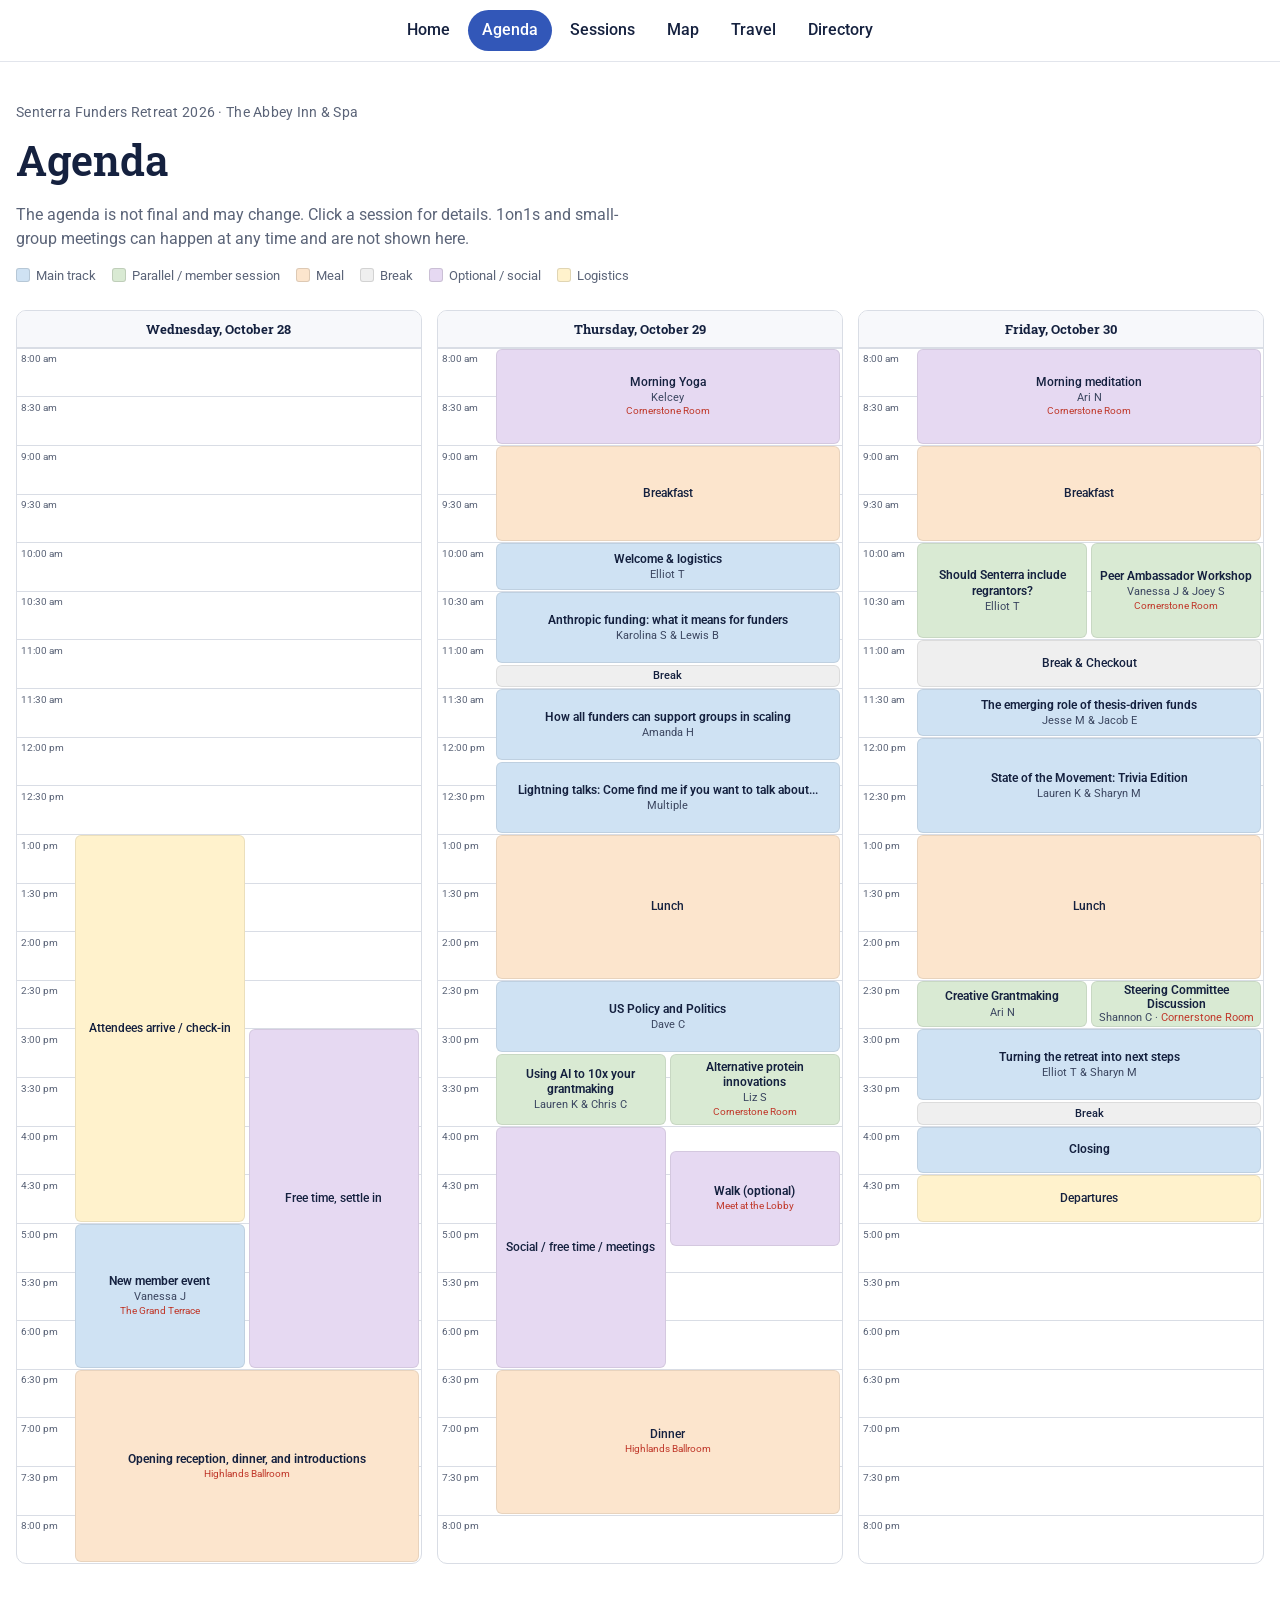
==== commit 09a299c5: "Update retreat site" ====
--- a/agenda.html
+++ b/agenda.html
@@ -17,8 +17,8 @@
 <h1>Agenda</h1>
 <p class="lede">The agenda is not final and may change. Click a session for details. 1on1s and small-group meetings can happen at any time and are not shown here.</p><div class="legend"><span><i style="background:#cfe2f3"></i>Main track</span><span><i style="background:#d9ead3"></i>Parallel / member session</span><span><i style="background:#fce5cd"></i>Meal</span><span><i style="background:#efefef"></i>Break</span><span><i style="background:#e6d9f2"></i>Optional / social</span><span><i style="background:#fff2cc"></i>Logistics</span></div>
 </header>
-<div class="agenda-days"><section class="day-grid" style="grid-template-rows:auto repeat(50, var(--slot))"><div class="g-day" style="grid-row:1;grid-column:1/4">Wednesday, October 28</div><div class="g-time" style="grid-row:2/4;grid-column:1">8:00 am</div><div class="g-band" style="grid-row:2/4;grid-column:2/4"></div><div class="g-time" style="grid-row:4/6;grid-column:1">8:30 am</div><div class="g-band" style="grid-row:4/6;grid-column:2/4"></div><div class="g-time" style="grid-row:6/8;grid-column:1">9:00 am</div><div class="g-band" style="grid-row:6/8;grid-column:2/4"></div><div class="g-time" style="grid-row:8/10;grid-column:1">9:30 am</div><div class="g-band" style="grid-row:8/10;grid-column:2/4"></div><div class="g-time" style="grid-row:10/12;grid-column:1">10:00 am</div><div class="g-band" style="grid-row:10/12;grid-column:2/4"></div><div class="g-time" style="grid-row:12/14;grid-column:1">10:30 am</div><div class="g-band" style="grid-row:12/14;grid-column:2/4"></div><div class="g-time" style="grid-row:14/16;grid-column:1">11:00 am</div><div class="g-band" style="grid-row:14/16;grid-column:2/4"></div><div class="g-time" style="grid-row:16/18;grid-column:1">11:30 am</div><div class="g-band" style="grid-row:16/18;grid-column:2/4"></div><div class="g-time" style="grid-row:18/20;grid-column:1">12:00 pm</div><div class="g-band" style="grid-row:18/20;grid-column:2/4"></div><div class="g-time" style="grid-row:20/22;grid-column:1">12:30 pm</div><div class="g-band" style="grid-row:20/22;grid-column:2/4"></div><div class="g-time" style="grid-row:22/24;grid-column:1">1:00 pm</div><div class="g-band" style="grid-row:22/24;grid-column:2/4"></div><div class="g-time" style="grid-row:24/26;grid-column:1">1:30 pm</div><div class="g-band" style="grid-row:24/26;grid-column:2/4"></div><div class="g-time" style="grid-row:26/28;grid-column:1">2:00 pm</div><div class="g-band" style="grid-row:26/28;grid-column:2/4"></div><div class="g-time" style="grid-row:28/30;grid-column:1">2:30 pm</div><div class="g-band" style="grid-row:28/30;grid-column:2/4"></div><div class="g-time" style="grid-row:30/32;grid-column:1">3:00 pm</div><div class="g-band" style="grid-row:30/32;grid-column:2/4"></div><div class="g-time" style="grid-row:32/34;grid-column:1">3:30 pm</div><div class="g-band" style="grid-row:32/34;grid-column:2/4"></div><div class="g-time" style="grid-row:34/36;grid-column:1">4:00 pm</div><div class="g-band" style="grid-row:34/36;grid-column:2/4"></div><div class="g-time" style="grid-row:36/38;grid-column:1">4:30 pm</div><div class="g-band" style="grid-row:36/38;grid-column:2/4"></div><div class="g-time" style="grid-row:38/40;grid-column:1">5:00 pm</div><div class="g-band" style="grid-row:38/40;grid-column:2/4"></div><div class="g-time" style="grid-row:40/42;grid-column:1">5:30 pm</div><div class="g-band" style="grid-row:40/42;grid-column:2/4"></div><div class="g-time" style="grid-row:42/44;grid-column:1">6:00 pm</div><div class="g-band" style="grid-row:42/44;grid-column:2/4"></div><div class="g-time" style="grid-row:44/46;grid-column:1">6:30 pm</div><div class="g-band" style="grid-row:44/46;grid-column:2/4"></div><div class="g-time" style="grid-row:46/48;grid-column:1">7:00 pm</div><div class="g-band" style="grid-row:46/48;grid-column:2/4"></div><div class="g-time" style="grid-row:48/50;grid-column:1">7:30 pm</div><div class="g-band" style="grid-row:48/50;grid-column:2/4"></div><div class="g-time" style="grid-row:50/52;grid-column:1">8:00 pm</div><div class="g-band" style="grid-row:50/52;grid-column:2/4"></div><div class="g-item static" style="grid-row:22/38;grid-column:2;background:#fff2cc"><span class="b-title">Attendees arrive / check-in</span></div><div class="g-item static" style="grid-row:30/44;grid-column:3;background:#e6d9f2"><span class="b-title">Free time, settle in</span></div><button type="button" class="g-item" data-id="s3" style="grid-row:38/44;grid-column:2;background:#cfe2f3"><span class="b-title">New member event</span><span class="b-who">Vanessa J</span><span class="b-room">The Grand Terrace</span></button><button type="button" class="g-item" data-id="s4" style="grid-row:44/52;grid-column:2/4;background:#fce5cd"><span class="b-title">Opening reception, dinner, and introductions</span><span class="b-room">Highlands Ballroom</span></button></section><section class="day-grid" style="grid-template-rows:auto repeat(50, var(--slot))"><div class="g-day" style="grid-row:1;grid-column:1/4">Thursday, October 29</div><div class="g-time" style="grid-row:2/4;grid-column:1">8:00 am</div><div class="g-band" style="grid-row:2/4;grid-column:2/4"></div><div class="g-time" style="grid-row:4/6;grid-column:1">8:30 am</div><div class="g-band" style="grid-row:4/6;grid-column:2/4"></div><div class="g-time" style="grid-row:6/8;grid-column:1">9:00 am</div><div class="g-band" style="grid-row:6/8;grid-column:2/4"></div><div class="g-time" style="grid-row:8/10;grid-column:1">9:30 am</div><div class="g-band" style="grid-row:8/10;grid-column:2/4"></div><div class="g-time" style="grid-row:10/12;grid-column:1">10:00 am</div><div class="g-band" style="grid-row:10/12;grid-column:2/4"></div><div class="g-time" style="grid-row:12/14;grid-column:1">10:30 am</div><div class="g-band" style="grid-row:12/14;grid-column:2/4"></div><div class="g-time" style="grid-row:14/16;grid-column:1">11:00 am</div><div class="g-band" style="grid-row:14/16;grid-column:2/4"></div><div class="g-time" style="grid-row:16/18;grid-column:1">11:30 am</div><div class="g-band" style="grid-row:16/18;grid-column:2/4"></div><div class="g-time" style="grid-row:18/20;grid-column:1">12:00 pm</div><div class="g-band" style="grid-row:18/20;grid-column:2/4"></div><div class="g-time" style="grid-row:20/22;grid-column:1">12:30 pm</div><div class="g-band" style="grid-row:20/22;grid-column:2/4"></div><div class="g-time" style="grid-row:22/24;grid-column:1">1:00 pm</div><div class="g-band" style="grid-row:22/24;grid-column:2/4"></div><div class="g-time" style="grid-row:24/26;grid-column:1">1:30 pm</div><div class="g-band" style="grid-row:24/26;grid-column:2/4"></div><div class="g-time" style="grid-row:26/28;grid-column:1">2:00 pm</div><div class="g-band" style="grid-row:26/28;grid-column:2/4"></div><div class="g-time" style="grid-row:28/30;grid-column:1">2:30 pm</div><div class="g-band" style="grid-row:28/30;grid-column:2/4"></div><div class="g-time" style="grid-row:30/32;grid-column:1">3:00 pm</div><div class="g-band" style="grid-row:30/32;grid-column:2/4"></div><div class="g-time" style="grid-row:32/34;grid-column:1">3:30 pm</div><div class="g-band" style="grid-row:32/34;grid-column:2/4"></div><div class="g-time" style="grid-row:34/36;grid-column:1">4:00 pm</div><div class="g-band" style="grid-row:34/36;grid-column:2/4"></div><div class="g-time" style="grid-row:36/38;grid-column:1">4:30 pm</div><div class="g-band" style="grid-row:36/38;grid-column:2/4"></div><div class="g-time" style="grid-row:38/40;grid-column:1">5:00 pm</div><div class="g-band" style="grid-row:38/40;grid-column:2/4"></div><div class="g-time" style="grid-row:40/42;grid-column:1">5:30 pm</div><div class="g-band" style="grid-row:40/42;grid-column:2/4"></div><div class="g-time" style="grid-row:42/44;grid-column:1">6:00 pm</div><div class="g-band" style="grid-row:42/44;grid-column:2/4"></div><div class="g-time" style="grid-row:44/46;grid-column:1">6:30 pm</div><div class="g-band" style="grid-row:44/46;grid-column:2/4"></div><div class="g-time" style="grid-row:46/48;grid-column:1">7:00 pm</div><div class="g-band" style="grid-row:46/48;grid-column:2/4"></div><div class="g-time" style="grid-row:48/50;grid-column:1">7:30 pm</div><div class="g-band" style="grid-row:48/50;grid-column:2/4"></div><div class="g-time" style="grid-row:50/52;grid-column:1">8:00 pm</div><div class="g-band" style="grid-row:50/52;grid-column:2/4"></div><div class="g-item static" style="grid-row:2/6;grid-column:2/4;background:#e6d9f2"><span class="b-title">Morning Yoga</span><span class="b-who">Kelcey</span><span class="b-room">Cornerstone Room</span></div><div class="g-item static" style="grid-row:6/10;grid-column:2/4;background:#fce5cd"><span class="b-title">Breakfast</span></div><button type="button" class="g-item" data-id="s7" style="grid-row:10/12;grid-column:2/4;background:#cfe2f3"><span class="b-title">Welcome &amp; logistics</span><span class="b-who">Elliot T</span></button><button type="button" class="g-item" data-id="s8" style="grid-row:12/15;grid-column:2/4;background:#cfe2f3"><span class="b-title">Anthropic funding: what it means for funders</span><span class="b-who">Karolina S &amp; Lewis B</span></button><div class="g-item static short" style="grid-row:15/16;grid-column:2/4;background:#efefef"><span class="b-title">Break</span></div><button type="button" class="g-item" data-id="s10" style="grid-row:16/19;grid-column:2/4;background:#cfe2f3"><span class="b-title">How all funders can support groups in scaling</span><span class="b-who">Amanda H</span></button><button type="button" class="g-item" data-id="s11" style="grid-row:19/22;grid-column:2/4;background:#cfe2f3"><span class="b-title">Lightning talks: Come find me if you want to talk about...</span><span class="b-who">Multiple</span></button><div class="g-item static" style="grid-row:22/28;grid-column:2/4;background:#fce5cd"><span class="b-title">Lunch</span></div><button type="button" class="g-item" data-id="s13" style="grid-row:28/31;grid-column:2/4;background:#cfe2f3"><span class="b-title">US Policy and Politics</span><span class="b-who">Dave C</span></button><button type="button" class="g-item" data-id="s14" style="grid-row:31/34;grid-column:2;background:#d9ead3"><span class="b-title">Using AI to 10x your grantmaking</span><span class="b-who">Lauren K &amp; Chris C</span></button><button type="button" class="g-item" data-id="s15" style="grid-row:31/34;grid-column:3;background:#d9ead3"><span class="b-title">Alternative protein innovations</span><span class="b-who">Liz S</span><span class="b-room">Cornerstone Room</span></button><div class="g-item static" style="grid-row:34/44;grid-column:2;background:#e6d9f2"><span class="b-title">Social / free time / meetings</span></div><div class="g-item static" style="grid-row:35/39;grid-column:3;background:#e6d9f2"><span class="b-title">Walk (optional)</span></div><div class="g-item static" style="grid-row:44/50;grid-column:2/4;background:#fce5cd"><span class="b-title">Dinner</span><span class="b-room">Highlands Ballroom</span></div></section><section class="day-grid" style="grid-template-rows:auto repeat(50, var(--slot))"><div class="g-day" style="grid-row:1;grid-column:1/4">Friday, October 30</div><div class="g-time" style="grid-row:2/4;grid-column:1">8:00 am</div><div class="g-band" style="grid-row:2/4;grid-column:2/4"></div><div class="g-time" style="grid-row:4/6;grid-column:1">8:30 am</div><div class="g-band" style="grid-row:4/6;grid-column:2/4"></div><div class="g-time" style="grid-row:6/8;grid-column:1">9:00 am</div><div class="g-band" style="grid-row:6/8;grid-column:2/4"></div><div class="g-time" style="grid-row:8/10;grid-column:1">9:30 am</div><div class="g-band" style="grid-row:8/10;grid-column:2/4"></div><div class="g-time" style="grid-row:10/12;grid-column:1">10:00 am</div><div class="g-band" style="grid-row:10/12;grid-column:2/4"></div><div class="g-time" style="grid-row:12/14;grid-column:1">10:30 am</div><div class="g-band" style="grid-row:12/14;grid-column:2/4"></div><div class="g-time" style="grid-row:14/16;grid-column:1">11:00 am</div><div class="g-band" style="grid-row:14/16;grid-column:2/4"></div><div class="g-time" style="grid-row:16/18;grid-column:1">11:30 am</div><div class="g-band" style="grid-row:16/18;grid-column:2/4"></div><div class="g-time" style="grid-row:18/20;grid-column:1">12:00 pm</div><div class="g-band" style="grid-row:18/20;grid-column:2/4"></div><div class="g-time" style="grid-row:20/22;grid-column:1">12:30 pm</div><div class="g-band" style="grid-row:20/22;grid-column:2/4"></div><div class="g-time" style="grid-row:22/24;grid-column:1">1:00 pm</div><div class="g-band" style="grid-row:22/24;grid-column:2/4"></div><div class="g-time" style="grid-row:24/26;grid-column:1">1:30 pm</div><div class="g-band" style="grid-row:24/26;grid-column:2/4"></div><div class="g-time" style="grid-row:26/28;grid-column:1">2:00 pm</div><div class="g-band" style="grid-row:26/28;grid-column:2/4"></div><div class="g-time" style="grid-row:28/30;grid-column:1">2:30 pm</div><div class="g-band" style="grid-row:28/30;grid-column:2/4"></div><div class="g-time" style="grid-row:30/32;grid-column:1">3:00 pm</div><div class="g-band" style="grid-row:30/32;grid-column:2/4"></div><div class="g-time" style="grid-row:32/34;grid-column:1">3:30 pm</div><div class="g-band" style="grid-row:32/34;grid-column:2/4"></div><div class="g-time" style="grid-row:34/36;grid-column:1">4:00 pm</div><div class="g-band" style="grid-row:34/36;grid-column:2/4"></div><div class="g-time" style="grid-row:36/38;grid-column:1">4:30 pm</div><div class="g-band" style="grid-row:36/38;grid-column:2/4"></div><div class="g-time" style="grid-row:38/40;grid-column:1">5:00 pm</div><div class="g-band" style="grid-row:38/40;grid-column:2/4"></div><div class="g-time" style="grid-row:40/42;grid-column:1">5:30 pm</div><div class="g-band" style="grid-row:40/42;grid-column:2/4"></div><div class="g-time" style="grid-row:42/44;grid-column:1">6:00 pm</div><div class="g-band" style="grid-row:42/44;grid-column:2/4"></div><div class="g-time" style="grid-row:44/46;grid-column:1">6:30 pm</div><div class="g-band" style="grid-row:44/46;grid-column:2/4"></div><div class="g-time" style="grid-row:46/48;grid-column:1">7:00 pm</div><div class="g-band" style="grid-row:46/48;grid-column:2/4"></div><div class="g-time" style="grid-row:48/50;grid-column:1">7:30 pm</div><div class="g-band" style="grid-row:48/50;grid-column:2/4"></div><div class="g-time" style="grid-row:50/52;grid-column:1">8:00 pm</div><div class="g-band" style="grid-row:50/52;grid-column:2/4"></div><div class="g-item static" style="grid-row:2/6;grid-column:2/4;background:#e6d9f2"><span class="b-title">Morning meditation</span><span class="b-who">Ari N</span><span class="b-room">Cornerstone Room</span></div><div class="g-item static" style="grid-row:6/10;grid-column:2/4;background:#fce5cd"><span class="b-title">Breakfast</span></div><button type="button" class="g-item" data-id="s21" style="grid-row:10/14;grid-column:2;background:#d9ead3"><span class="b-title">Should Senterra include regrantors?</span><span class="b-who">Elliot T</span></button><button type="button" class="g-item" data-id="s22" style="grid-row:10/14;grid-column:3;background:#d9ead3"><span class="b-title">Peer Ambassador Workshop</span><span class="b-who">Vanessa J &amp; Joey S</span><span class="b-room">Cornerstone Room</span></button><div class="g-item static" style="grid-row:14/16;grid-column:2/4;background:#efefef"><span class="b-title">Break &amp; Checkout</span></div><button type="button" class="g-item" data-id="s24" style="grid-row:16/18;grid-column:2/4;background:#cfe2f3"><span class="b-title">The emerging role of thesis-driven funds</span><span class="b-who">Jesse M &amp; Jacob E</span></button><button type="button" class="g-item" data-id="s25" style="grid-row:18/22;grid-column:2/4;background:#cfe2f3"><span class="b-title">State of the Movement: Trivia Edition</span><span class="b-who">Lauren K &amp; Sharyn M</span></button><div class="g-item static" style="grid-row:22/28;grid-column:2/4;background:#fce5cd"><span class="b-title">Lunch</span></div><button type="button" class="g-item" data-id="s27" style="grid-row:28/30;grid-column:2;background:#d9ead3"><span class="b-title">Creative Grantmaking</span><span class="b-who">Ari N</span></button><button type="button" class="g-item tight" data-id="s28" style="grid-row:28/30;grid-column:3;background:#d9ead3"><span class="b-title">Steering Committee Discussion</span><span class="b-who">Shannon C &middot; <span class="b-room">Cornerstone Room</span></span></button><button type="button" class="g-item" data-id="s29" style="grid-row:30/33;grid-column:2/4;background:#cfe2f3"><span class="b-title">Turning the retreat into next steps</span><span class="b-who">Elliot T &amp; Sharyn M</span></button><div class="g-item static short" style="grid-row:33/34;grid-column:2/4;background:#efefef"><span class="b-title">Break</span></div><button type="button" class="g-item" data-id="s31" style="grid-row:34/36;grid-column:2/4;background:#cfe2f3"><span class="b-title">Closing</span></button><div class="g-item static" style="grid-row:36/38;grid-column:2/4;background:#fff2cc"><span class="b-title">Departures</span></div></section></div><dialog id="detail"><div class="m-head"><h3 id="m-title"></h3><button type="button" class="m-close" aria-label="Close">&times;</button></div><div id="m-body"></div></dialog>
+<div class="agenda-days"><section class="day-grid" style="grid-template-rows:auto repeat(50, var(--slot))"><div class="g-day" style="grid-row:1;grid-column:1/4">Wednesday, October 28</div><div class="g-time" style="grid-row:2/4;grid-column:1">8:00 am</div><div class="g-band" style="grid-row:2/4;grid-column:2/4"></div><div class="g-time" style="grid-row:4/6;grid-column:1">8:30 am</div><div class="g-band" style="grid-row:4/6;grid-column:2/4"></div><div class="g-time" style="grid-row:6/8;grid-column:1">9:00 am</div><div class="g-band" style="grid-row:6/8;grid-column:2/4"></div><div class="g-time" style="grid-row:8/10;grid-column:1">9:30 am</div><div class="g-band" style="grid-row:8/10;grid-column:2/4"></div><div class="g-time" style="grid-row:10/12;grid-column:1">10:00 am</div><div class="g-band" style="grid-row:10/12;grid-column:2/4"></div><div class="g-time" style="grid-row:12/14;grid-column:1">10:30 am</div><div class="g-band" style="grid-row:12/14;grid-column:2/4"></div><div class="g-time" style="grid-row:14/16;grid-column:1">11:00 am</div><div class="g-band" style="grid-row:14/16;grid-column:2/4"></div><div class="g-time" style="grid-row:16/18;grid-column:1">11:30 am</div><div class="g-band" style="grid-row:16/18;grid-column:2/4"></div><div class="g-time" style="grid-row:18/20;grid-column:1">12:00 pm</div><div class="g-band" style="grid-row:18/20;grid-column:2/4"></div><div class="g-time" style="grid-row:20/22;grid-column:1">12:30 pm</div><div class="g-band" style="grid-row:20/22;grid-column:2/4"></div><div class="g-time" style="grid-row:22/24;grid-column:1">1:00 pm</div><div class="g-band" style="grid-row:22/24;grid-column:2/4"></div><div class="g-time" style="grid-row:24/26;grid-column:1">1:30 pm</div><div class="g-band" style="grid-row:24/26;grid-column:2/4"></div><div class="g-time" style="grid-row:26/28;grid-column:1">2:00 pm</div><div class="g-band" style="grid-row:26/28;grid-column:2/4"></div><div class="g-time" style="grid-row:28/30;grid-column:1">2:30 pm</div><div class="g-band" style="grid-row:28/30;grid-column:2/4"></div><div class="g-time" style="grid-row:30/32;grid-column:1">3:00 pm</div><div class="g-band" style="grid-row:30/32;grid-column:2/4"></div><div class="g-time" style="grid-row:32/34;grid-column:1">3:30 pm</div><div class="g-band" style="grid-row:32/34;grid-column:2/4"></div><div class="g-time" style="grid-row:34/36;grid-column:1">4:00 pm</div><div class="g-band" style="grid-row:34/36;grid-column:2/4"></div><div class="g-time" style="grid-row:36/38;grid-column:1">4:30 pm</div><div class="g-band" style="grid-row:36/38;grid-column:2/4"></div><div class="g-time" style="grid-row:38/40;grid-column:1">5:00 pm</div><div class="g-band" style="grid-row:38/40;grid-column:2/4"></div><div class="g-time" style="grid-row:40/42;grid-column:1">5:30 pm</div><div class="g-band" style="grid-row:40/42;grid-column:2/4"></div><div class="g-time" style="grid-row:42/44;grid-column:1">6:00 pm</div><div class="g-band" style="grid-row:42/44;grid-column:2/4"></div><div class="g-time" style="grid-row:44/46;grid-column:1">6:30 pm</div><div class="g-band" style="grid-row:44/46;grid-column:2/4"></div><div class="g-time" style="grid-row:46/48;grid-column:1">7:00 pm</div><div class="g-band" style="grid-row:46/48;grid-column:2/4"></div><div class="g-time" style="grid-row:48/50;grid-column:1">7:30 pm</div><div class="g-band" style="grid-row:48/50;grid-column:2/4"></div><div class="g-time" style="grid-row:50/52;grid-column:1">8:00 pm</div><div class="g-band" style="grid-row:50/52;grid-column:2/4"></div><div class="g-item static" style="grid-row:22/38;grid-column:2;background:#fff2cc"><span class="b-title">Attendees arrive / check-in</span></div><div class="g-item static" style="grid-row:30/44;grid-column:3;background:#e6d9f2"><span class="b-title">Free time, settle in</span></div><button type="button" class="g-item" data-id="s3" style="grid-row:38/44;grid-column:2;background:#cfe2f3"><span class="b-title">New member event</span><span class="b-who">Vanessa J</span><span class="b-room">The Grand Terrace</span></button><button type="button" class="g-item" data-id="s4" style="grid-row:44/52;grid-column:2/4;background:#fce5cd"><span class="b-title">Opening reception, dinner, and introductions</span><span class="b-room">Highlands Ballroom</span></button></section><section class="day-grid" style="grid-template-rows:auto repeat(50, var(--slot))"><div class="g-day" style="grid-row:1;grid-column:1/4">Thursday, October 29</div><div class="g-time" style="grid-row:2/4;grid-column:1">8:00 am</div><div class="g-band" style="grid-row:2/4;grid-column:2/4"></div><div class="g-time" style="grid-row:4/6;grid-column:1">8:30 am</div><div class="g-band" style="grid-row:4/6;grid-column:2/4"></div><div class="g-time" style="grid-row:6/8;grid-column:1">9:00 am</div><div class="g-band" style="grid-row:6/8;grid-column:2/4"></div><div class="g-time" style="grid-row:8/10;grid-column:1">9:30 am</div><div class="g-band" style="grid-row:8/10;grid-column:2/4"></div><div class="g-time" style="grid-row:10/12;grid-column:1">10:00 am</div><div class="g-band" style="grid-row:10/12;grid-column:2/4"></div><div class="g-time" style="grid-row:12/14;grid-column:1">10:30 am</div><div class="g-band" style="grid-row:12/14;grid-column:2/4"></div><div class="g-time" style="grid-row:14/16;grid-column:1">11:00 am</div><div class="g-band" style="grid-row:14/16;grid-column:2/4"></div><div class="g-time" style="grid-row:16/18;grid-column:1">11:30 am</div><div class="g-band" style="grid-row:16/18;grid-column:2/4"></div><div class="g-time" style="grid-row:18/20;grid-column:1">12:00 pm</div><div class="g-band" style="grid-row:18/20;grid-column:2/4"></div><div class="g-time" style="grid-row:20/22;grid-column:1">12:30 pm</div><div class="g-band" style="grid-row:20/22;grid-column:2/4"></div><div class="g-time" style="grid-row:22/24;grid-column:1">1:00 pm</div><div class="g-band" style="grid-row:22/24;grid-column:2/4"></div><div class="g-time" style="grid-row:24/26;grid-column:1">1:30 pm</div><div class="g-band" style="grid-row:24/26;grid-column:2/4"></div><div class="g-time" style="grid-row:26/28;grid-column:1">2:00 pm</div><div class="g-band" style="grid-row:26/28;grid-column:2/4"></div><div class="g-time" style="grid-row:28/30;grid-column:1">2:30 pm</div><div class="g-band" style="grid-row:28/30;grid-column:2/4"></div><div class="g-time" style="grid-row:30/32;grid-column:1">3:00 pm</div><div class="g-band" style="grid-row:30/32;grid-column:2/4"></div><div class="g-time" style="grid-row:32/34;grid-column:1">3:30 pm</div><div class="g-band" style="grid-row:32/34;grid-column:2/4"></div><div class="g-time" style="grid-row:34/36;grid-column:1">4:00 pm</div><div class="g-band" style="grid-row:34/36;grid-column:2/4"></div><div class="g-time" style="grid-row:36/38;grid-column:1">4:30 pm</div><div class="g-band" style="grid-row:36/38;grid-column:2/4"></div><div class="g-time" style="grid-row:38/40;grid-column:1">5:00 pm</div><div class="g-band" style="grid-row:38/40;grid-column:2/4"></div><div class="g-time" style="grid-row:40/42;grid-column:1">5:30 pm</div><div class="g-band" style="grid-row:40/42;grid-column:2/4"></div><div class="g-time" style="grid-row:42/44;grid-column:1">6:00 pm</div><div class="g-band" style="grid-row:42/44;grid-column:2/4"></div><div class="g-time" style="grid-row:44/46;grid-column:1">6:30 pm</div><div class="g-band" style="grid-row:44/46;grid-column:2/4"></div><div class="g-time" style="grid-row:46/48;grid-column:1">7:00 pm</div><div class="g-band" style="grid-row:46/48;grid-column:2/4"></div><div class="g-time" style="grid-row:48/50;grid-column:1">7:30 pm</div><div class="g-band" style="grid-row:48/50;grid-column:2/4"></div><div class="g-time" style="grid-row:50/52;grid-column:1">8:00 pm</div><div class="g-band" style="grid-row:50/52;grid-column:2/4"></div><div class="g-item static" style="grid-row:2/6;grid-column:2/4;background:#e6d9f2"><span class="b-title">Morning Yoga</span><span class="b-who">Kelcey</span><span class="b-room">Cornerstone Room</span></div><div class="g-item static" style="grid-row:6/10;grid-column:2/4;background:#fce5cd"><span class="b-title">Breakfast</span></div><button type="button" class="g-item" data-id="s7" style="grid-row:10/12;grid-column:2/4;background:#cfe2f3"><span class="b-title">Welcome &amp; logistics</span><span class="b-who">Elliot T</span></button><button type="button" class="g-item" data-id="s8" style="grid-row:12/15;grid-column:2/4;background:#cfe2f3"><span class="b-title">Anthropic funding: what it means for funders</span><span class="b-who">Karolina S &amp; Lewis B</span></button><div class="g-item static short" style="grid-row:15/16;grid-column:2/4;background:#efefef"><span class="b-title">Break</span></div><button type="button" class="g-item" data-id="s10" style="grid-row:16/19;grid-column:2/4;background:#cfe2f3"><span class="b-title">How all funders can support groups in scaling</span><span class="b-who">Amanda H</span></button><button type="button" class="g-item" data-id="s11" style="grid-row:19/22;grid-column:2/4;background:#cfe2f3"><span class="b-title">Lightning talks: Come find me if you want to talk about...</span><span class="b-who">Multiple</span></button><div class="g-item static" style="grid-row:22/28;grid-column:2/4;background:#fce5cd"><span class="b-title">Lunch</span></div><button type="button" class="g-item" data-id="s13" style="grid-row:28/31;grid-column:2/4;background:#cfe2f3"><span class="b-title">US Policy and Politics</span><span class="b-who">Dave C</span></button><button type="button" class="g-item" data-id="s14" style="grid-row:31/34;grid-column:2;background:#d9ead3"><span class="b-title">Using AI to 10x your grantmaking</span><span class="b-who">Lauren K &amp; Chris C</span></button><button type="button" class="g-item" data-id="s15" style="grid-row:31/34;grid-column:3;background:#d9ead3"><span class="b-title">Alternative protein innovations</span><span class="b-who">Liz S</span><span class="b-room">Cornerstone Room</span></button><div class="g-item static" style="grid-row:34/44;grid-column:2;background:#e6d9f2"><span class="b-title">Social / free time / meetings</span></div><button type="button" class="g-item" data-id="s17" style="grid-row:35/39;grid-column:3;background:#e6d9f2"><span class="b-title">Walk (optional)</span><span class="b-room">Meet at the Lobby</span></button><div class="g-item static" style="grid-row:44/50;grid-column:2/4;background:#fce5cd"><span class="b-title">Dinner</span><span class="b-room">Highlands Ballroom</span></div></section><section class="day-grid" style="grid-template-rows:auto repeat(50, var(--slot))"><div class="g-day" style="grid-row:1;grid-column:1/4">Friday, October 30</div><div class="g-time" style="grid-row:2/4;grid-column:1">8:00 am</div><div class="g-band" style="grid-row:2/4;grid-column:2/4"></div><div class="g-time" style="grid-row:4/6;grid-column:1">8:30 am</div><div class="g-band" style="grid-row:4/6;grid-column:2/4"></div><div class="g-time" style="grid-row:6/8;grid-column:1">9:00 am</div><div class="g-band" style="grid-row:6/8;grid-column:2/4"></div><div class="g-time" style="grid-row:8/10;grid-column:1">9:30 am</div><div class="g-band" style="grid-row:8/10;grid-column:2/4"></div><div class="g-time" style="grid-row:10/12;grid-column:1">10:00 am</div><div class="g-band" style="grid-row:10/12;grid-column:2/4"></div><div class="g-time" style="grid-row:12/14;grid-column:1">10:30 am</div><div class="g-band" style="grid-row:12/14;grid-column:2/4"></div><div class="g-time" style="grid-row:14/16;grid-column:1">11:00 am</div><div class="g-band" style="grid-row:14/16;grid-column:2/4"></div><div class="g-time" style="grid-row:16/18;grid-column:1">11:30 am</div><div class="g-band" style="grid-row:16/18;grid-column:2/4"></div><div class="g-time" style="grid-row:18/20;grid-column:1">12:00 pm</div><div class="g-band" style="grid-row:18/20;grid-column:2/4"></div><div class="g-time" style="grid-row:20/22;grid-column:1">12:30 pm</div><div class="g-band" style="grid-row:20/22;grid-column:2/4"></div><div class="g-time" style="grid-row:22/24;grid-column:1">1:00 pm</div><div class="g-band" style="grid-row:22/24;grid-column:2/4"></div><div class="g-time" style="grid-row:24/26;grid-column:1">1:30 pm</div><div class="g-band" style="grid-row:24/26;grid-column:2/4"></div><div class="g-time" style="grid-row:26/28;grid-column:1">2:00 pm</div><div class="g-band" style="grid-row:26/28;grid-column:2/4"></div><div class="g-time" style="grid-row:28/30;grid-column:1">2:30 pm</div><div class="g-band" style="grid-row:28/30;grid-column:2/4"></div><div class="g-time" style="grid-row:30/32;grid-column:1">3:00 pm</div><div class="g-band" style="grid-row:30/32;grid-column:2/4"></div><div class="g-time" style="grid-row:32/34;grid-column:1">3:30 pm</div><div class="g-band" style="grid-row:32/34;grid-column:2/4"></div><div class="g-time" style="grid-row:34/36;grid-column:1">4:00 pm</div><div class="g-band" style="grid-row:34/36;grid-column:2/4"></div><div class="g-time" style="grid-row:36/38;grid-column:1">4:30 pm</div><div class="g-band" style="grid-row:36/38;grid-column:2/4"></div><div class="g-time" style="grid-row:38/40;grid-column:1">5:00 pm</div><div class="g-band" style="grid-row:38/40;grid-column:2/4"></div><div class="g-time" style="grid-row:40/42;grid-column:1">5:30 pm</div><div class="g-band" style="grid-row:40/42;grid-column:2/4"></div><div class="g-time" style="grid-row:42/44;grid-column:1">6:00 pm</div><div class="g-band" style="grid-row:42/44;grid-column:2/4"></div><div class="g-time" style="grid-row:44/46;grid-column:1">6:30 pm</div><div class="g-band" style="grid-row:44/46;grid-column:2/4"></div><div class="g-time" style="grid-row:46/48;grid-column:1">7:00 pm</div><div class="g-band" style="grid-row:46/48;grid-column:2/4"></div><div class="g-time" style="grid-row:48/50;grid-column:1">7:30 pm</div><div class="g-band" style="grid-row:48/50;grid-column:2/4"></div><div class="g-time" style="grid-row:50/52;grid-column:1">8:00 pm</div><div class="g-band" style="grid-row:50/52;grid-column:2/4"></div><div class="g-item static" style="grid-row:2/6;grid-column:2/4;background:#e6d9f2"><span class="b-title">Morning meditation</span><span class="b-who">Ari N</span><span class="b-room">Cornerstone Room</span></div><div class="g-item static" style="grid-row:6/10;grid-column:2/4;background:#fce5cd"><span class="b-title">Breakfast</span></div><button type="button" class="g-item" data-id="s21" style="grid-row:10/14;grid-column:2;background:#d9ead3"><span class="b-title">Should Senterra include regrantors?</span><span class="b-who">Elliot T</span></button><button type="button" class="g-item" data-id="s22" style="grid-row:10/14;grid-column:3;background:#d9ead3"><span class="b-title">Peer Ambassador Workshop</span><span class="b-who">Vanessa J &amp; Joey S</span><span class="b-room">Cornerstone Room</span></button><div class="g-item static" style="grid-row:14/16;grid-column:2/4;background:#efefef"><span class="b-title">Break &amp; Checkout</span></div><button type="button" class="g-item" data-id="s24" style="grid-row:16/18;grid-column:2/4;background:#cfe2f3"><span class="b-title">The emerging role of thesis-driven funds</span><span class="b-who">Jesse M &amp; Jacob E</span></button><button type="button" class="g-item" data-id="s25" style="grid-row:18/22;grid-column:2/4;background:#cfe2f3"><span class="b-title">State of the Movement: Trivia Edition</span><span class="b-who">Lauren K &amp; Sharyn M</span></button><div class="g-item static" style="grid-row:22/28;grid-column:2/4;background:#fce5cd"><span class="b-title">Lunch</span></div><button type="button" class="g-item" data-id="s27" style="grid-row:28/30;grid-column:2;background:#d9ead3"><span class="b-title">Creative Grantmaking</span><span class="b-who">Ari N</span></button><button type="button" class="g-item tight" data-id="s28" style="grid-row:28/30;grid-column:3;background:#d9ead3"><span class="b-title">Steering Committee Discussion</span><span class="b-who">Shannon C &middot; <span class="b-room">Cornerstone Room</span></span></button><button type="button" class="g-item" data-id="s29" style="grid-row:30/33;grid-column:2/4;background:#cfe2f3"><span class="b-title">Turning the retreat into next steps</span><span class="b-who">Elliot T &amp; Sharyn M</span></button><div class="g-item static short" style="grid-row:33/34;grid-column:2/4;background:#efefef"><span class="b-title">Break</span></div><button type="button" class="g-item" data-id="s31" style="grid-row:34/36;grid-column:2/4;background:#cfe2f3"><span class="b-title">Closing</span></button><div class="g-item static" style="grid-row:36/38;grid-column:2/4;background:#fff2cc"><span class="b-title">Departures</span></div></section></div><dialog id="detail"><div class="m-head"><h3 id="m-title"></h3><button type="button" class="m-close" aria-label="Close">&times;</button></div><div id="m-body"></div></dialog>
 </main>
-<script>(function(){var D={"s3": {"title": "New member event", "html": "<p class=\"m-meta\">5:00 pm to 6:30 pm · 90 min · The Grand Terrace<\/p><div class=\"m-who\"><h4>Led by<\/h4><span class=\"leader\"><strong>Vanessa Johansson<\/strong>, European Philanthropy Lead, Senterra Funders; The Expanding Circle Fund<\/span><\/div><div class=\"part\"><h4>What it covers<\/h4><p>This session is an informal gathering for new Senterra members to meet each other and the team.<\/p><\/div><div class=\"part\"><h4>Who it&#x27;s for<\/h4><p>for members who joined in the past year.<\/p><\/div><div class=\"part\"><h4>What you&#x27;ll get out of it<\/h4><p>This will be a chance to build connections early, so you can make the most of the retreat.<\/p><\/div>"}, "s4": {"title": "Opening reception, dinner, and introductions", "html": "<p class=\"m-meta\">6:30 pm to 8:30 pm · 120 min · Highlands Ballroom<\/p><p>During the reception there will be a short activity to meet some of the other attendees.<\/p>"}, "s7": {"title": "Welcome & logistics", "html": "<p class=\"m-meta\">10:00 am to 10:30 am · 30 min<\/p><div class=\"m-who\"><h4>Led by<\/h4><span class=\"leader\"><strong>Elliot Teperman<\/strong>, Director of Partnerships, Senterra Funders<\/span><\/div><div class=\"part\"><h4>What it covers<\/h4><p>This session will open the retreat with remarks on its goals, how the program is structured, and what has changed from previous years.<\/p><\/div><div class=\"part\"><h4>Who it&#x27;s for<\/h4><p>All attendees.<\/p><\/div><div class=\"part\"><h4>What you&#x27;ll get out of it<\/h4><p>Attendees will have a clear picture of the program and how to make the most of their time at the retreat.<\/p><\/div>"}, "s8": {"title": "Anthropic funding: what it means for funders", "html": "<p class=\"m-meta\">10:30 am to 11:15 am · 45 min<\/p><div class=\"m-who\"><h4>Led by<\/h4><span class=\"leader\"><strong>Karolina Sarek<\/strong>, Director, Effective Altruism Animal Welfare Fund<\/span><span class=\"leader\"><strong>Lewis Bollard<\/strong>, Farm Animal Welfare Fund Managing Director, Coefficient Giving<\/span><\/div><div class=\"part\"><h4>What it covers<\/h4><p>The potential impact of Anthropic donors on the FAW movement and its funders<\/p><\/div><div class=\"part\"><h4>Who it&#x27;s for<\/h4><p>Funders interested in modifying their approach in light of new Anthropic donors<\/p><\/div><div class=\"part\"><h4>What you&#x27;ll get out of it<\/h4><p>How EA AWF and CG are reacting, and how other funders may approach this question<\/p><\/div>"}, "s10": {"title": "How all funders can support groups in scaling", "html": "<p class=\"m-meta\">11:30 am to 12:15 pm · 45 min<\/p><div class=\"m-who\"><h4>Led by<\/h4><span class=\"leader\"><strong>Amanda Hungerford<\/strong>, Senior Program Officer for Farm Animal Welfare, Coefficient Giving<\/span><\/div><div class=\"part\"><h4>What it covers<\/h4><p>This session will consider how to think about scaling grantees.  It will include questions to ask when groups scale (or have recently scaled up), as well as ways to support organizations as they scale.<\/p><\/div><div class=\"part\"><h4>Who it&#x27;s for<\/h4><p>Funders who are interested in funding growing organizations, as well as funders who are interested in meta organizations that can offer support to scaling groups.<\/p><\/div><div class=\"part\"><h4>What you&#x27;ll get out of it<\/h4><p>This will be a place to discuss assessing groups’ readiness to scale, and how to help groups to scale responsibly.<\/p><\/div>"}, "s11": {"title": "Lightning talks: Come find me if you want to talk about...", "html": "<p class=\"m-meta\">12:15 pm to 1:00 pm · 45 min<\/p><div class=\"m-who\"><h4>Led by<\/h4><span class=\"leader\"><strong>Multiple<\/strong><\/span><\/div><div class=\"part\"><h4>What it covers<\/h4><p>This session will be a series of 5-minute talks, each an invitation for more discussion on a topic chosen by the speaker. There will be no Q&amp;A after each talk, so conversations continue over the rest of the retreat.<\/p><\/div><div class=\"part\"><h4>Who it&#x27;s for<\/h4><p>All attendees, especially anyone looking for new ideas or people to connect with.<\/p><\/div><div class=\"part\"><h4>What you&#x27;ll get out of it<\/h4><p>Attendees will get a quick tour of topics members care about, and will know which speakers to find for follow-up conversations.<\/p><\/div><div class=\"part\"><h4>Talks include<\/h4><ul class=\"talks\"><li><strong>Ultra processed Foods: Opportunity and Risk<\/strong> <span class=\"who\">Meghan O&#x27;Brien Lowery<\/span><\/li><li><strong>Why active grantmaking will be more important in the future<\/strong> <span class=\"who\">Joey Savoie<\/span><\/li><li><strong>What is the Senterra Steering Committee<\/strong> <span class=\"who\">Shannon Campion<\/span><\/li><li><strong>Unlocking More Climate Capital for Food Systems<\/strong> <span class=\"who\">Max Elder<\/span><\/li><li><strong>How Elections Are Won And Lost<\/strong> <span class=\"who\">Chris Conrad<\/span><\/li><li><strong>We Need More Policy Researchers<\/strong> <span class=\"who\">Gage Weston<\/span><\/li><\/ul><\/div>"}, "s13": {"title": "US Policy and Politics", "html": "<p class=\"m-meta\">2:30 pm to 3:15 pm · 45 min<\/p><div class=\"m-who\"><h4>Led by<\/h4><span class=\"leader\"><strong>David Coman-Hidy<\/strong>, President, The Navigation Fund<\/span><\/div><div class=\"part\"><h4>What it covers<\/h4><p>What we learned fighting the Save Our Bacon Act, where political work for animals is headed over the next few years, and the practical ways individual donors can get involved, from c4 giving to direct contributions to candidates.<\/p><\/div><div class=\"part\"><h4>Who it&#x27;s for<\/h4><p>Anyone curious about the movement&#x27;s growing political work, and especially anyone who&#x27;s felt a little uneasy about giving money to politicians.<\/p><\/div><div class=\"part\"><h4>What you&#x27;ll get out of it<\/h4><p>A clear case for why political giving may be one of the highest-leverage moves available to individual donors right now, plus concrete next steps if you want to jump in.<\/p><\/div>"}, "s14": {"title": "Using AI to 10x your grantmaking", "html": "<p class=\"m-meta\">3:15 pm to 4:00 pm · 45 min<\/p><div class=\"m-who\"><h4>Led by<\/h4><span class=\"leader\"><strong>Lauren Kohler<\/strong>, Director of Philanthropy, Stray Dog Institute<\/span><span class=\"leader\"><strong>Chris Conrad<\/strong>, Director of Research &amp; Programs, Nova Vista Foundation<\/span><\/div><div class=\"part\"><h4>What it covers<\/h4><p>How two funders use AI at each stage of their grantmaking cycles to significantly expand the depth, breadth, and speed of their philanthropy. We’ll look at AI-powered due diligence and research, portfolio scoring, writing, and more, and demonstrate how each workflow was built.<\/p><\/div><div class=\"part\"><h4>Who it&#x27;s for<\/h4><p>Grantmakers at any level of AI familiarity are welcome. The two presentations are pitched at different levels of technical depth, and we&#x27;ll open with a quick activity to gauge attendees’ AI use and familiarity.<\/p><\/div><div class=\"part\"><h4>What you&#x27;ll get out of it<\/h4><p>Specific, replicable AI applications for grantmaking shown through screenshots of the actual tools in use, as well as time to brainstorm and discuss how these approaches could apply to your own work.<\/p><\/div>"}, "s15": {"title": "Alternative protein innovations", "html": "<p class=\"m-meta\">3:15 pm to 4:00 pm · 45 min · Cornerstone Room · Parallel session<\/p><div class=\"m-who\"><h4>Led by<\/h4><span class=\"leader\"><strong>Liz Specht<\/strong>, VP of Science &amp; Strategic Initiatives, Food System Innovations<\/span><\/div><div class=\"part\"><h4>What it covers<\/h4><p>How to translate gaps across the organizational and intervention landscape into well-scoped, validated, shovel-ready initiatives, using a rapid-iteration “intervention studio” model.<\/p><\/div><div class=\"part\"><h4>Who it&#x27;s for<\/h4><p>Funders who are eager to support new strategies through early-stage exploration, to assess their potential before scaling them, transitioning them to existing organizations, or sunsetting them.<\/p><\/div><div class=\"part\"><h4>What you&#x27;ll get out of it<\/h4><p>An understanding of possible routes for testing new approaches across the movement, and a home for channeling ideas for new interventions that are worthy of further exploration.<\/p><\/div>"}, "s21": {"title": "Should Senterra include regrantors?", "html": "<p class=\"m-meta\">10:00 am to 11:00 am · 60 min<\/p><div class=\"m-who\"><h4>Led by<\/h4><span class=\"leader\"><strong>Elliot Teperman<\/strong>, Director of Partnerships, Senterra Funders<\/span><\/div><div class=\"part\"><h4>What it covers<\/h4><p>This session will gather member views on whether Senterra should make some programming available to regranters given the coming increase in regrantors. We&#x27;ll explore the viability and pros and cons of different options.<\/p><\/div><div class=\"part\"><h4>Who it&#x27;s for<\/h4><p>Members who give through regranters, work closely with them, or have views on who should be part of Senterra’s community.<\/p><\/div><div class=\"part\"><h4>What you&#x27;ll get out of it<\/h4><p>This will be a place to weigh the benefits and risks of each approach, informing how Senterra defines membership going forward.<\/p><\/div>"}, "s22": {"title": "Peer Ambassador Workshop", "html": "<p class=\"m-meta\">10:00 am to 11:00 am · 60 min · Cornerstone Room · Parallel session<\/p><div class=\"m-who\"><h4>Led by<\/h4><span class=\"leader\"><strong>Vanessa Johansson<\/strong>, European Philanthropy Lead, Senterra Funders; The Expanding Circle Fund<\/span><span class=\"leader\"><strong>Joey Savoie<\/strong>, The Expanding Circle Fund<\/span><\/div><div class=\"part\"><h4>What it covers<\/h4><p>Often, the most impactful thing you can do as a donor is to help your network give more, and give better. This workshop offers a practical playbook grounded in psychology, matchmaking principles, and field-tested event formats.<\/p><\/div><div class=\"part\"><h4>Who it&#x27;s for<\/h4><p>Anybody who would like to mobilise more funding towards philanthropic causes from their peers, or funding towards more impactful areas<\/p><\/div><div class=\"part\"><h4>What you&#x27;ll get out of it<\/h4><p>A guidebook to help mobilise more capital from peers into animal advocacy, and increased confidence to do so.<\/p><\/div>"}, "s24": {"title": "The emerging role of thesis-driven funds", "html": "<p class=\"m-meta\">11:30 am to 12:00 pm · 30 min<\/p><div class=\"m-who\"><h4>Led by<\/h4><span class=\"leader\"><strong>Jesse Marks<\/strong><\/span><span class=\"leader\"><strong>Jacob Eliosoff<\/strong><\/span><\/div><div class=\"part\"><h4>What it covers<\/h4><p>This session will be a fireside chat on the role of thesis-driven funds and regranting in a funder’s portfolio. Jacob Eliosoff will interview Jesse Marks, covering the case for deferring to a fund’s specific theory of change, as well as the limits of that approach.<\/p><\/div><div class=\"part\"><h4>Who it&#x27;s for<\/h4><p>Funders interested in giving through regrantors and thesis-driven funds.<\/p><\/div><div class=\"part\"><h4>What you&#x27;ll get out of it<\/h4><p>This will be a place to think about what share of your portfolio could go through regranting, and what to weigh when deciding which funds to trust and when.<\/p><\/div>"}, "s25": {"title": "State of the Movement: Trivia Edition", "html": "<p class=\"m-meta\">12:00 pm to 1:00 pm · 60 min<\/p><div class=\"m-who\"><h4>Led by<\/h4><span class=\"leader\"><strong>Lauren Kohler<\/strong>, Director of Philanthropy, Stray Dog Institute<\/span><span class=\"leader\"><strong>Sharyn Murray<\/strong>, Director of Philanthropic Advising, Senterra Funders<\/span><\/div><div class=\"part\"><h4>What it covers<\/h4><p>Live trivia combined with a fast-paced look back at the past year in farmed animal protection, pairing new State of the Movement funding data with an overview of the movement’s biggest wins, setbacks and trends. The session will close with a preview of Stray Dog&#x27;s new Movement Intelligence platform. Bring your phone to participate in the trivia.<\/p><\/div><div class=\"part\"><h4>Who it&#x27;s for<\/h4><p>Any member interested in a current, data-grounded picture of the movement. No prior knowledge required - the session is designed so that funders at any level of movement knowledge can participate, win prizes, and come away with new learnings.<\/p><\/div><div class=\"part\"><h4>What you&#x27;ll get out of it<\/h4><p>A view of how movement resources have shifted by geography, animal and intervention, and examples of specific wins and trends, as well as a first look at the Movement Intelligence platform. Plus, bragging rights and prizes.<\/p><\/div>"}, "s27": {"title": "Creative Ways to Multiply Your Giving", "html": "<p class=\"m-meta\">2:30 pm to 3:00 pm · 30 min<\/p><div class=\"m-who\"><h4>Led by<\/h4><span class=\"leader\"><strong>Ari Nessel<\/strong>, Founder, Mobius<\/span><\/div><div class=\"part\"><h4>What it covers<\/h4><p>Ari walks through the field-tested ways Mobius stretches its giving beyond the standard grant, from counterfactual matches, bequest matches and catalytic first-dollar grants to bridge loans and non-financial support like shared housing and coaching.<\/p><\/div><div class=\"part\"><h4>Who it&#x27;s for<\/h4><p>Any funder who wants more impact per dollar, and especially individual donors and smaller funders looking to make their giving go further.<\/p><\/div><div class=\"part\"><h4>What you&#x27;ll get out of it<\/h4><p>A practical menu of giving structures funders can consider adopting for their own grantmaking.<\/p><\/div>"}, "s28": {"title": "Steering Committee positions within Senterra", "html": "<p class=\"m-meta\">2:30 pm to 3:00 pm · 30 min · Cornerstone Room · Parallel session<\/p><div class=\"m-who\"><h4>Led by<\/h4><span class=\"leader\"><strong>Shannon Campion<\/strong>, Executive Director, Senterra Funders<\/span><\/div><div class=\"part\"><h4>What it covers<\/h4><p>This session will give an overview of the Steering Committee at Senterra, and what is involved.<\/p><\/div><div class=\"part\"><h4>Who it&#x27;s for<\/h4><p>Members who are interested in helping to govern Senterra and shape its direction.<\/p><\/div><div class=\"part\"><h4>What you&#x27;ll get out of it<\/h4><p>This will be a place to understand the roles and time commitment, so you can decide whether to put your name forward.<\/p><\/div>"}, "s29": {"title": "Turning the retreat into next steps", "html": "<p class=\"m-meta\">3:00 pm to 3:45 pm · 45 min<\/p><div class=\"m-who\"><h4>Led by<\/h4><span class=\"leader\"><strong>Elliot Teperman<\/strong>, Director of Partnerships, Senterra Funders<\/span><span class=\"leader\"><strong>Sharyn Murray<\/strong>, Director of Philanthropic Advising, Senterra Funders<\/span><\/div><div class=\"part\"><h4>What it covers<\/h4><p>This session will give attendees time to review the ideas, connections, and open questions that came up over the retreat and turn them into concrete follow-ups. This includes both personal next steps, and new projects that Senterra or Senterra members might spin up.<\/p><\/div><div class=\"part\"><h4>Who it&#x27;s for<\/h4><p>All attendees, particularly those who have new collaborations, projects, or changes to their giving in mind.<\/p><\/div><div class=\"part\"><h4>What you&#x27;ll get out of it<\/h4><p>Attendees will leave with specific next steps, people to follow up with, and a plan for how to keep the momentum going after the retreat.<\/p><\/div>"}, "s31": {"title": "Closing", "html": "<p class=\"m-meta\">4:00 pm to 4:30 pm · 30 min<\/p><div class=\"part\"><h4>What it covers<\/h4><p>This session will wrap up the retreat by drawing together key themes and takeaways, both personal and collective.<\/p><\/div><div class=\"part\"><h4>Who it&#x27;s for<\/h4><p>All attendees.<\/p><\/div><div class=\"part\"><h4>What you&#x27;ll get out of it<\/h4><p>Attendees will leave with clarity on what to follow up on and how to stay connected after the retreat.<\/p><\/div>"}};var dlg=document.getElementById('detail');document.addEventListener('click',function(e){var b=e.target.closest('[data-id]');if(b&&D[b.dataset.id]){document.getElementById('m-title').textContent=D[b.dataset.id].title;document.getElementById('m-body').innerHTML=D[b.dataset.id].html;dlg.showModal();}if(e.target===dlg||e.target.closest('.m-close'))dlg.close();});})();</script>
+<script>(function(){var D={"s3": {"title": "New member event", "html": "<p class=\"m-meta\">5:00 pm to 6:30 pm · 90 min · The Grand Terrace<\/p><div class=\"m-who\"><h4>Led by<\/h4><span class=\"leader\"><strong>Vanessa Johansson<\/strong>, European Philanthropy Lead, Senterra Funders; The Expanding Circle Fund<\/span><\/div><div class=\"part\"><h4>What it covers<\/h4><p>This session is an informal gathering for new Senterra members to meet each other and the team.<\/p><\/div><div class=\"part\"><h4>Who it&#x27;s for<\/h4><p>for members who joined in the past year.<\/p><\/div><div class=\"part\"><h4>What you&#x27;ll get out of it<\/h4><p>This will be a chance to build connections early, so you can make the most of the retreat.<\/p><\/div>"}, "s4": {"title": "Opening reception, dinner, and introductions", "html": "<p class=\"m-meta\">6:30 pm to 8:30 pm · 120 min · Highlands Ballroom<\/p><p>During the reception there will be a short activity to meet some of the other attendees.<\/p>"}, "s7": {"title": "Welcome & logistics", "html": "<p class=\"m-meta\">10:00 am to 10:30 am · 30 min<\/p><div class=\"m-who\"><h4>Led by<\/h4><span class=\"leader\"><strong>Elliot Teperman<\/strong>, Director of Partnerships, Senterra Funders<\/span><\/div><div class=\"part\"><h4>What it covers<\/h4><p>This session will open the retreat with remarks on its goals, how the program is structured, and what has changed from previous years.<\/p><\/div><div class=\"part\"><h4>Who it&#x27;s for<\/h4><p>All attendees.<\/p><\/div><div class=\"part\"><h4>What you&#x27;ll get out of it<\/h4><p>Attendees will have a clear picture of the program and how to make the most of their time at the retreat.<\/p><\/div>"}, "s8": {"title": "Anthropic funding: what it means for funders", "html": "<p class=\"m-meta\">10:30 am to 11:15 am · 45 min<\/p><div class=\"m-who\"><h4>Led by<\/h4><span class=\"leader\"><strong>Karolina Sarek<\/strong>, Director, Effective Altruism Animal Welfare Fund<\/span><span class=\"leader\"><strong>Lewis Bollard<\/strong>, Farm Animal Welfare Fund Managing Director, Coefficient Giving<\/span><\/div><div class=\"part\"><h4>What it covers<\/h4><p>The potential impact of Anthropic donors on the FAW movement and its funders<\/p><\/div><div class=\"part\"><h4>Who it&#x27;s for<\/h4><p>Funders interested in modifying their approach in light of new Anthropic donors<\/p><\/div><div class=\"part\"><h4>What you&#x27;ll get out of it<\/h4><p>How EA AWF and CG are reacting, and how other funders may approach this question<\/p><\/div>"}, "s10": {"title": "How all funders can support groups in scaling", "html": "<p class=\"m-meta\">11:30 am to 12:15 pm · 45 min<\/p><div class=\"m-who\"><h4>Led by<\/h4><span class=\"leader\"><strong>Amanda Hungerford<\/strong>, Senior Program Officer for Farm Animal Welfare, Coefficient Giving<\/span><\/div><div class=\"part\"><h4>What it covers<\/h4><p>This session will consider how to think about scaling grantees.  It will include questions to ask when groups scale (or have recently scaled up), as well as ways to support organizations as they scale.<\/p><\/div><div class=\"part\"><h4>Who it&#x27;s for<\/h4><p>Funders who are interested in funding growing organizations, as well as funders who are interested in meta organizations that can offer support to scaling groups.<\/p><\/div><div class=\"part\"><h4>What you&#x27;ll get out of it<\/h4><p>This will be a place to discuss assessing groups’ readiness to scale, and how to help groups to scale responsibly.<\/p><\/div>"}, "s11": {"title": "Lightning talks: Come find me if you want to talk about...", "html": "<p class=\"m-meta\">12:15 pm to 1:00 pm · 45 min<\/p><div class=\"m-who\"><h4>Led by<\/h4><span class=\"leader\"><strong>Multiple<\/strong><\/span><\/div><div class=\"part\"><h4>What it covers<\/h4><p>This session will be a series of 5-minute talks, each an invitation for more discussion on a topic chosen by the speaker. There will be no Q&amp;A after each talk, so conversations continue over the rest of the retreat.<\/p><\/div><div class=\"part\"><h4>Who it&#x27;s for<\/h4><p>All attendees, especially anyone looking for new ideas or people to connect with.<\/p><\/div><div class=\"part\"><h4>What you&#x27;ll get out of it<\/h4><p>Attendees will get a quick tour of topics members care about, and will know which speakers to find for follow-up conversations.<\/p><\/div><div class=\"part\"><h4>Talks include<\/h4><ul class=\"talks\"><li><strong>Ultra processed Foods: Opportunity and Risk<\/strong> <span class=\"who\">Meghan O&#x27;Brien Lowery<\/span><\/li><li><strong>Why active grantmaking will be more important in the future<\/strong> <span class=\"who\">Joey Savoie<\/span><\/li><li><strong>What is the Senterra Steering Committee<\/strong> <span class=\"who\">Shannon Campion<\/span><\/li><li><strong>Unlocking More Climate Capital for Food Systems<\/strong> <span class=\"who\">Max Elder<\/span><\/li><li><strong>How Elections Are Won And Lost<\/strong> <span class=\"who\">Chris Conrad<\/span><\/li><li><strong>We Need More Policy Researchers<\/strong> <span class=\"who\">Gage Weston<\/span><\/li><\/ul><\/div>"}, "s13": {"title": "US Policy and Politics", "html": "<p class=\"m-meta\">2:30 pm to 3:15 pm · 45 min<\/p><div class=\"m-who\"><h4>Led by<\/h4><span class=\"leader\"><strong>David Coman-Hidy<\/strong>, President, The Navigation Fund<\/span><\/div><div class=\"part\"><h4>What it covers<\/h4><p>What we learned fighting the Save Our Bacon Act, where political work for animals is headed over the next few years, and the practical ways individual donors can get involved, from c4 giving to direct contributions to candidates.<\/p><\/div><div class=\"part\"><h4>Who it&#x27;s for<\/h4><p>Anyone curious about the movement&#x27;s growing political work, and especially anyone who&#x27;s felt a little uneasy about giving money to politicians.<\/p><\/div><div class=\"part\"><h4>What you&#x27;ll get out of it<\/h4><p>A clear case for why political giving may be one of the highest-leverage moves available to individual donors right now, plus concrete next steps if you want to jump in.<\/p><\/div>"}, "s14": {"title": "Using AI to 10x your grantmaking", "html": "<p class=\"m-meta\">3:15 pm to 4:00 pm · 45 min<\/p><div class=\"m-who\"><h4>Led by<\/h4><span class=\"leader\"><strong>Lauren Kohler<\/strong>, Director of Philanthropy, Stray Dog Institute<\/span><span class=\"leader\"><strong>Chris Conrad<\/strong>, Director of Research &amp; Programs, Nova Vista Foundation<\/span><\/div><div class=\"part\"><h4>What it covers<\/h4><p>How two funders use AI at each stage of their grantmaking cycles to significantly expand the depth, breadth, and speed of their philanthropy. We’ll look at AI-powered due diligence and research, portfolio scoring, writing, and more, and demonstrate how each workflow was built.<\/p><\/div><div class=\"part\"><h4>Who it&#x27;s for<\/h4><p>Grantmakers at any level of AI familiarity are welcome. The two presentations are pitched at different levels of technical depth, and we&#x27;ll open with a quick activity to gauge attendees’ AI use and familiarity.<\/p><\/div><div class=\"part\"><h4>What you&#x27;ll get out of it<\/h4><p>Specific, replicable AI applications for grantmaking shown through screenshots of the actual tools in use, as well as time to brainstorm and discuss how these approaches could apply to your own work.<\/p><\/div>"}, "s15": {"title": "Alternative protein innovations", "html": "<p class=\"m-meta\">3:15 pm to 4:00 pm · 45 min · Cornerstone Room · Parallel session<\/p><div class=\"m-who\"><h4>Led by<\/h4><span class=\"leader\"><strong>Liz Specht<\/strong>, VP of Science &amp; Strategic Initiatives, Food System Innovations<\/span><\/div><div class=\"part\"><h4>What it covers<\/h4><p>How to translate gaps across the organizational and intervention landscape into well-scoped, validated, shovel-ready initiatives, using a rapid-iteration “intervention studio” model.<\/p><\/div><div class=\"part\"><h4>Who it&#x27;s for<\/h4><p>Funders who are eager to support new strategies through early-stage exploration, to assess their potential before scaling them, transitioning them to existing organizations, or sunsetting them.<\/p><\/div><div class=\"part\"><h4>What you&#x27;ll get out of it<\/h4><p>An understanding of possible routes for testing new approaches across the movement, and a home for channeling ideas for new interventions that are worthy of further exploration.<\/p><\/div>"}, "s17": {"title": "Walk (optional)", "html": "<p class=\"m-meta\">4:15 pm to 5:15 pm · 60 min · Meet at the Lobby<\/p><p>The hike is a gentle 40 minute loop around Fort Hill Park.<\/p><div class=\"part\"><h4>Details<\/h4><p>Fort Hill Park has wooded dirt trails with some rocky sections and a few moderately steep stretches, but it isn’t a demanding hike. Sturdy sneakers or walking shoes with good grip are enough, so there’s no need to pack boots in your luggage. If it’s been raining, the trails can be a bit muddy, so a pair of shoes you don’t mind getting dirty is ideal.<\/p><\/div>"}, "s21": {"title": "Should Senterra include regrantors?", "html": "<p class=\"m-meta\">10:00 am to 11:00 am · 60 min<\/p><div class=\"m-who\"><h4>Led by<\/h4><span class=\"leader\"><strong>Elliot Teperman<\/strong>, Director of Partnerships, Senterra Funders<\/span><\/div><div class=\"part\"><h4>What it covers<\/h4><p>This session will gather member views on whether Senterra should make some programming available to regranters given the coming increase in regrantors. We&#x27;ll explore the viability and pros and cons of different options.<\/p><\/div><div class=\"part\"><h4>Who it&#x27;s for<\/h4><p>Members who give through regranters, work closely with them, or have views on who should be part of Senterra’s community.<\/p><\/div><div class=\"part\"><h4>What you&#x27;ll get out of it<\/h4><p>This will be a place to weigh the benefits and risks of each approach, informing how Senterra defines membership going forward.<\/p><\/div>"}, "s22": {"title": "Peer Ambassador Workshop", "html": "<p class=\"m-meta\">10:00 am to 11:00 am · 60 min · Cornerstone Room · Parallel session<\/p><div class=\"m-who\"><h4>Led by<\/h4><span class=\"leader\"><strong>Vanessa Johansson<\/strong>, European Philanthropy Lead, Senterra Funders; The Expanding Circle Fund<\/span><span class=\"leader\"><strong>Joey Savoie<\/strong>, The Expanding Circle Fund<\/span><\/div><div class=\"part\"><h4>What it covers<\/h4><p>Often, the most impactful thing you can do as a donor is to help your network give more, and give better. This workshop offers a practical playbook grounded in psychology, matchmaking principles, and field-tested event formats.<\/p><\/div><div class=\"part\"><h4>Who it&#x27;s for<\/h4><p>Anybody who would like to mobilise more funding towards philanthropic causes from their peers, or funding towards more impactful areas<\/p><\/div><div class=\"part\"><h4>What you&#x27;ll get out of it<\/h4><p>A guidebook to help mobilise more capital from peers into animal advocacy, and increased confidence to do so.<\/p><\/div>"}, "s24": {"title": "The emerging role of thesis-driven funds", "html": "<p class=\"m-meta\">11:30 am to 12:00 pm · 30 min<\/p><div class=\"m-who\"><h4>Led by<\/h4><span class=\"leader\"><strong>Jesse Marks<\/strong><\/span><span class=\"leader\"><strong>Jacob Eliosoff<\/strong><\/span><\/div><div class=\"part\"><h4>What it covers<\/h4><p>This session will be a fireside chat on the role of thesis-driven funds and regranting in a funder’s portfolio. Jacob Eliosoff will interview Jesse Marks, covering the case for deferring to a fund’s specific theory of change, as well as the limits of that approach.<\/p><\/div><div class=\"part\"><h4>Who it&#x27;s for<\/h4><p>Funders interested in giving through regrantors and thesis-driven funds.<\/p><\/div><div class=\"part\"><h4>What you&#x27;ll get out of it<\/h4><p>This will be a place to think about what share of your portfolio could go through regranting, and what to weigh when deciding which funds to trust and when.<\/p><\/div>"}, "s25": {"title": "State of the Movement: Trivia Edition", "html": "<p class=\"m-meta\">12:00 pm to 1:00 pm · 60 min<\/p><div class=\"m-who\"><h4>Led by<\/h4><span class=\"leader\"><strong>Lauren Kohler<\/strong>, Director of Philanthropy, Stray Dog Institute<\/span><span class=\"leader\"><strong>Sharyn Murray<\/strong>, Director of Philanthropic Advising, Senterra Funders<\/span><\/div><div class=\"part\"><h4>What it covers<\/h4><p>Live trivia combined with a fast-paced look back at the past year in farmed animal protection, pairing new State of the Movement funding data with an overview of the movement’s biggest wins, setbacks and trends. The session will close with a preview of Stray Dog&#x27;s new Movement Intelligence platform. Bring your phone to participate in the trivia.<\/p><\/div><div class=\"part\"><h4>Who it&#x27;s for<\/h4><p>Any member interested in a current, data-grounded picture of the movement. No prior knowledge required - the session is designed so that funders at any level of movement knowledge can participate, win prizes, and come away with new learnings.<\/p><\/div><div class=\"part\"><h4>What you&#x27;ll get out of it<\/h4><p>A view of how movement resources have shifted by geography, animal and intervention, and examples of specific wins and trends, as well as a first look at the Movement Intelligence platform. Plus, bragging rights and prizes.<\/p><\/div>"}, "s27": {"title": "Creative Ways to Multiply Your Giving", "html": "<p class=\"m-meta\">2:30 pm to 3:00 pm · 30 min<\/p><div class=\"m-who\"><h4>Led by<\/h4><span class=\"leader\"><strong>Ari Nessel<\/strong>, Founder, Mobius<\/span><\/div><div class=\"part\"><h4>What it covers<\/h4><p>Ari walks through the field-tested ways Mobius stretches its giving beyond the standard grant, from counterfactual matches, bequest matches and catalytic first-dollar grants to bridge loans and non-financial support like shared housing and coaching.<\/p><\/div><div class=\"part\"><h4>Who it&#x27;s for<\/h4><p>Any funder who wants more impact per dollar, and especially individual donors and smaller funders looking to make their giving go further.<\/p><\/div><div class=\"part\"><h4>What you&#x27;ll get out of it<\/h4><p>A practical menu of giving structures funders can consider adopting for their own grantmaking.<\/p><\/div>"}, "s28": {"title": "Steering Committee positions within Senterra", "html": "<p class=\"m-meta\">2:30 pm to 3:00 pm · 30 min · Cornerstone Room · Parallel session<\/p><div class=\"m-who\"><h4>Led by<\/h4><span class=\"leader\"><strong>Shannon Campion<\/strong>, Executive Director, Senterra Funders<\/span><\/div><div class=\"part\"><h4>What it covers<\/h4><p>This session will give an overview of the Steering Committee at Senterra, and what is involved.<\/p><\/div><div class=\"part\"><h4>Who it&#x27;s for<\/h4><p>Members who are interested in helping to govern Senterra and shape its direction.<\/p><\/div><div class=\"part\"><h4>What you&#x27;ll get out of it<\/h4><p>This will be a place to understand the roles and time commitment, so you can decide whether to put your name forward.<\/p><\/div>"}, "s29": {"title": "Turning the retreat into next steps", "html": "<p class=\"m-meta\">3:00 pm to 3:45 pm · 45 min<\/p><div class=\"m-who\"><h4>Led by<\/h4><span class=\"leader\"><strong>Elliot Teperman<\/strong>, Director of Partnerships, Senterra Funders<\/span><span class=\"leader\"><strong>Sharyn Murray<\/strong>, Director of Philanthropic Advising, Senterra Funders<\/span><\/div><div class=\"part\"><h4>What it covers<\/h4><p>This session will give attendees time to review the ideas, connections, and open questions that came up over the retreat and turn them into concrete follow-ups. This includes both personal next steps, and new projects that Senterra or Senterra members might spin up.<\/p><\/div><div class=\"part\"><h4>Who it&#x27;s for<\/h4><p>All attendees, particularly those who have new collaborations, projects, or changes to their giving in mind.<\/p><\/div><div class=\"part\"><h4>What you&#x27;ll get out of it<\/h4><p>Attendees will leave with specific next steps, people to follow up with, and a plan for how to keep the momentum going after the retreat.<\/p><\/div>"}, "s31": {"title": "Closing", "html": "<p class=\"m-meta\">4:00 pm to 4:30 pm · 30 min<\/p><div class=\"part\"><h4>What it covers<\/h4><p>This session will wrap up the retreat by drawing together key themes and takeaways, both personal and collective.<\/p><\/div><div class=\"part\"><h4>Who it&#x27;s for<\/h4><p>All attendees.<\/p><\/div><div class=\"part\"><h4>What you&#x27;ll get out of it<\/h4><p>Attendees will leave with clarity on what to follow up on and how to stay connected after the retreat.<\/p><\/div>"}};var dlg=document.getElementById('detail');document.addEventListener('click',function(e){var b=e.target.closest('[data-id]');if(b&&D[b.dataset.id]){document.getElementById('m-title').textContent=D[b.dataset.id].title;document.getElementById('m-body').innerHTML=D[b.dataset.id].html;dlg.showModal();}if(e.target===dlg||e.target.closest('.m-close'))dlg.close();});})();</script>
 </body>
 </html>
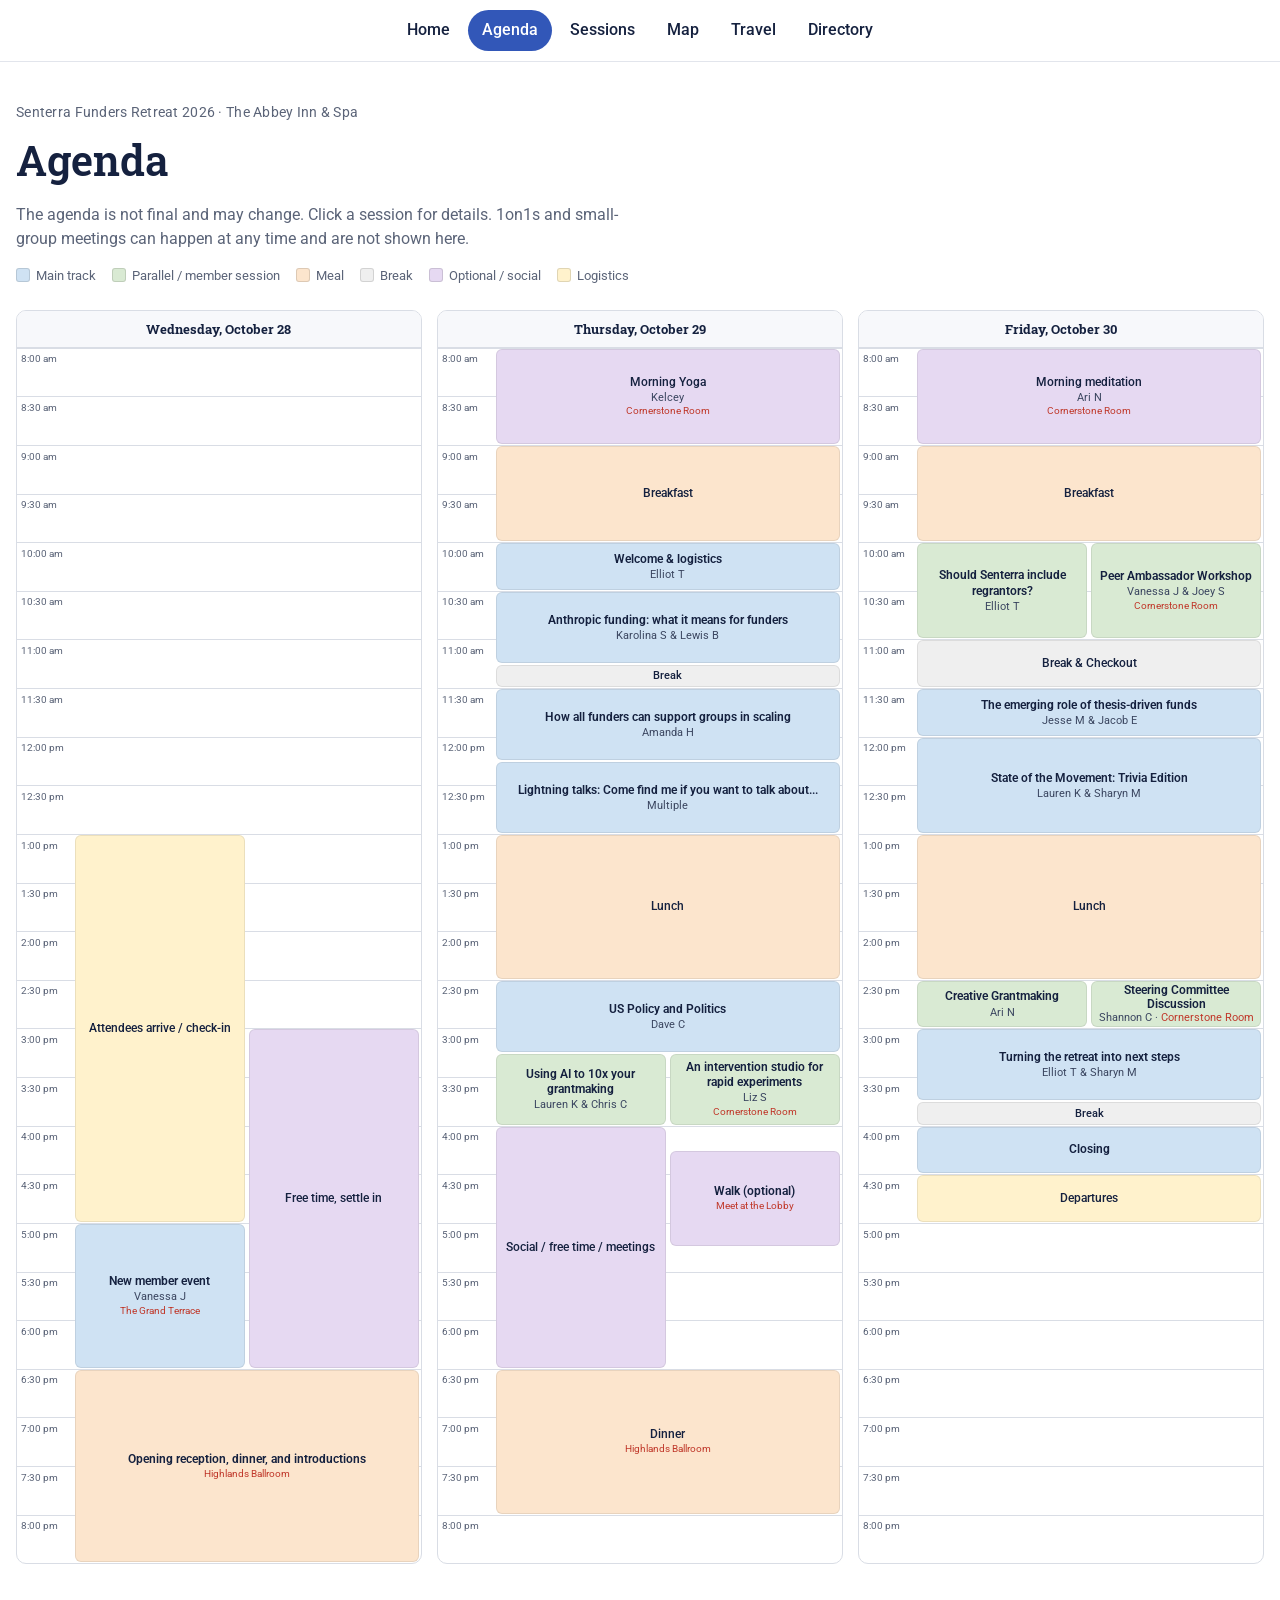
==== commit 6d2e6b0a: "Update retreat site" ====
--- a/agenda.html
+++ b/agenda.html
@@ -17,8 +17,8 @@
 <h1>Agenda</h1>
 <p class="lede">The agenda is not final and may change. Click a session for details. 1on1s and small-group meetings can happen at any time and are not shown here.</p><div class="legend"><span><i style="background:#cfe2f3"></i>Main track</span><span><i style="background:#d9ead3"></i>Parallel / member session</span><span><i style="background:#fce5cd"></i>Meal</span><span><i style="background:#efefef"></i>Break</span><span><i style="background:#e6d9f2"></i>Optional / social</span><span><i style="background:#fff2cc"></i>Logistics</span></div>
 </header>
-<div class="agenda-days"><section class="day-grid" style="grid-template-rows:auto repeat(50, var(--slot))"><div class="g-day" style="grid-row:1;grid-column:1/4">Wednesday, October 28</div><div class="g-time" style="grid-row:2/4;grid-column:1">8:00 am</div><div class="g-band" style="grid-row:2/4;grid-column:2/4"></div><div class="g-time" style="grid-row:4/6;grid-column:1">8:30 am</div><div class="g-band" style="grid-row:4/6;grid-column:2/4"></div><div class="g-time" style="grid-row:6/8;grid-column:1">9:00 am</div><div class="g-band" style="grid-row:6/8;grid-column:2/4"></div><div class="g-time" style="grid-row:8/10;grid-column:1">9:30 am</div><div class="g-band" style="grid-row:8/10;grid-column:2/4"></div><div class="g-time" style="grid-row:10/12;grid-column:1">10:00 am</div><div class="g-band" style="grid-row:10/12;grid-column:2/4"></div><div class="g-time" style="grid-row:12/14;grid-column:1">10:30 am</div><div class="g-band" style="grid-row:12/14;grid-column:2/4"></div><div class="g-time" style="grid-row:14/16;grid-column:1">11:00 am</div><div class="g-band" style="grid-row:14/16;grid-column:2/4"></div><div class="g-time" style="grid-row:16/18;grid-column:1">11:30 am</div><div class="g-band" style="grid-row:16/18;grid-column:2/4"></div><div class="g-time" style="grid-row:18/20;grid-column:1">12:00 pm</div><div class="g-band" style="grid-row:18/20;grid-column:2/4"></div><div class="g-time" style="grid-row:20/22;grid-column:1">12:30 pm</div><div class="g-band" style="grid-row:20/22;grid-column:2/4"></div><div class="g-time" style="grid-row:22/24;grid-column:1">1:00 pm</div><div class="g-band" style="grid-row:22/24;grid-column:2/4"></div><div class="g-time" style="grid-row:24/26;grid-column:1">1:30 pm</div><div class="g-band" style="grid-row:24/26;grid-column:2/4"></div><div class="g-time" style="grid-row:26/28;grid-column:1">2:00 pm</div><div class="g-band" style="grid-row:26/28;grid-column:2/4"></div><div class="g-time" style="grid-row:28/30;grid-column:1">2:30 pm</div><div class="g-band" style="grid-row:28/30;grid-column:2/4"></div><div class="g-time" style="grid-row:30/32;grid-column:1">3:00 pm</div><div class="g-band" style="grid-row:30/32;grid-column:2/4"></div><div class="g-time" style="grid-row:32/34;grid-column:1">3:30 pm</div><div class="g-band" style="grid-row:32/34;grid-column:2/4"></div><div class="g-time" style="grid-row:34/36;grid-column:1">4:00 pm</div><div class="g-band" style="grid-row:34/36;grid-column:2/4"></div><div class="g-time" style="grid-row:36/38;grid-column:1">4:30 pm</div><div class="g-band" style="grid-row:36/38;grid-column:2/4"></div><div class="g-time" style="grid-row:38/40;grid-column:1">5:00 pm</div><div class="g-band" style="grid-row:38/40;grid-column:2/4"></div><div class="g-time" style="grid-row:40/42;grid-column:1">5:30 pm</div><div class="g-band" style="grid-row:40/42;grid-column:2/4"></div><div class="g-time" style="grid-row:42/44;grid-column:1">6:00 pm</div><div class="g-band" style="grid-row:42/44;grid-column:2/4"></div><div class="g-time" style="grid-row:44/46;grid-column:1">6:30 pm</div><div class="g-band" style="grid-row:44/46;grid-column:2/4"></div><div class="g-time" style="grid-row:46/48;grid-column:1">7:00 pm</div><div class="g-band" style="grid-row:46/48;grid-column:2/4"></div><div class="g-time" style="grid-row:48/50;grid-column:1">7:30 pm</div><div class="g-band" style="grid-row:48/50;grid-column:2/4"></div><div class="g-time" style="grid-row:50/52;grid-column:1">8:00 pm</div><div class="g-band" style="grid-row:50/52;grid-column:2/4"></div><div class="g-item static" style="grid-row:22/38;grid-column:2;background:#fff2cc"><span class="b-title">Attendees arrive / check-in</span></div><div class="g-item static" style="grid-row:30/44;grid-column:3;background:#e6d9f2"><span class="b-title">Free time, settle in</span></div><button type="button" class="g-item" data-id="s3" style="grid-row:38/44;grid-column:2;background:#cfe2f3"><span class="b-title">New member event</span><span class="b-who">Vanessa J</span><span class="b-room">The Grand Terrace</span></button><button type="button" class="g-item" data-id="s4" style="grid-row:44/52;grid-column:2/4;background:#fce5cd"><span class="b-title">Opening reception, dinner, and introductions</span><span class="b-room">Highlands Ballroom</span></button></section><section class="day-grid" style="grid-template-rows:auto repeat(50, var(--slot))"><div class="g-day" style="grid-row:1;grid-column:1/4">Thursday, October 29</div><div class="g-time" style="grid-row:2/4;grid-column:1">8:00 am</div><div class="g-band" style="grid-row:2/4;grid-column:2/4"></div><div class="g-time" style="grid-row:4/6;grid-column:1">8:30 am</div><div class="g-band" style="grid-row:4/6;grid-column:2/4"></div><div class="g-time" style="grid-row:6/8;grid-column:1">9:00 am</div><div class="g-band" style="grid-row:6/8;grid-column:2/4"></div><div class="g-time" style="grid-row:8/10;grid-column:1">9:30 am</div><div class="g-band" style="grid-row:8/10;grid-column:2/4"></div><div class="g-time" style="grid-row:10/12;grid-column:1">10:00 am</div><div class="g-band" style="grid-row:10/12;grid-column:2/4"></div><div class="g-time" style="grid-row:12/14;grid-column:1">10:30 am</div><div class="g-band" style="grid-row:12/14;grid-column:2/4"></div><div class="g-time" style="grid-row:14/16;grid-column:1">11:00 am</div><div class="g-band" style="grid-row:14/16;grid-column:2/4"></div><div class="g-time" style="grid-row:16/18;grid-column:1">11:30 am</div><div class="g-band" style="grid-row:16/18;grid-column:2/4"></div><div class="g-time" style="grid-row:18/20;grid-column:1">12:00 pm</div><div class="g-band" style="grid-row:18/20;grid-column:2/4"></div><div class="g-time" style="grid-row:20/22;grid-column:1">12:30 pm</div><div class="g-band" style="grid-row:20/22;grid-column:2/4"></div><div class="g-time" style="grid-row:22/24;grid-column:1">1:00 pm</div><div class="g-band" style="grid-row:22/24;grid-column:2/4"></div><div class="g-time" style="grid-row:24/26;grid-column:1">1:30 pm</div><div class="g-band" style="grid-row:24/26;grid-column:2/4"></div><div class="g-time" style="grid-row:26/28;grid-column:1">2:00 pm</div><div class="g-band" style="grid-row:26/28;grid-column:2/4"></div><div class="g-time" style="grid-row:28/30;grid-column:1">2:30 pm</div><div class="g-band" style="grid-row:28/30;grid-column:2/4"></div><div class="g-time" style="grid-row:30/32;grid-column:1">3:00 pm</div><div class="g-band" style="grid-row:30/32;grid-column:2/4"></div><div class="g-time" style="grid-row:32/34;grid-column:1">3:30 pm</div><div class="g-band" style="grid-row:32/34;grid-column:2/4"></div><div class="g-time" style="grid-row:34/36;grid-column:1">4:00 pm</div><div class="g-band" style="grid-row:34/36;grid-column:2/4"></div><div class="g-time" style="grid-row:36/38;grid-column:1">4:30 pm</div><div class="g-band" style="grid-row:36/38;grid-column:2/4"></div><div class="g-time" style="grid-row:38/40;grid-column:1">5:00 pm</div><div class="g-band" style="grid-row:38/40;grid-column:2/4"></div><div class="g-time" style="grid-row:40/42;grid-column:1">5:30 pm</div><div class="g-band" style="grid-row:40/42;grid-column:2/4"></div><div class="g-time" style="grid-row:42/44;grid-column:1">6:00 pm</div><div class="g-band" style="grid-row:42/44;grid-column:2/4"></div><div class="g-time" style="grid-row:44/46;grid-column:1">6:30 pm</div><div class="g-band" style="grid-row:44/46;grid-column:2/4"></div><div class="g-time" style="grid-row:46/48;grid-column:1">7:00 pm</div><div class="g-band" style="grid-row:46/48;grid-column:2/4"></div><div class="g-time" style="grid-row:48/50;grid-column:1">7:30 pm</div><div class="g-band" style="grid-row:48/50;grid-column:2/4"></div><div class="g-time" style="grid-row:50/52;grid-column:1">8:00 pm</div><div class="g-band" style="grid-row:50/52;grid-column:2/4"></div><div class="g-item static" style="grid-row:2/6;grid-column:2/4;background:#e6d9f2"><span class="b-title">Morning Yoga</span><span class="b-who">Kelcey</span><span class="b-room">Cornerstone Room</span></div><div class="g-item static" style="grid-row:6/10;grid-column:2/4;background:#fce5cd"><span class="b-title">Breakfast</span></div><button type="button" class="g-item" data-id="s7" style="grid-row:10/12;grid-column:2/4;background:#cfe2f3"><span class="b-title">Welcome &amp; logistics</span><span class="b-who">Elliot T</span></button><button type="button" class="g-item" data-id="s8" style="grid-row:12/15;grid-column:2/4;background:#cfe2f3"><span class="b-title">Anthropic funding: what it means for funders</span><span class="b-who">Karolina S &amp; Lewis B</span></button><div class="g-item static short" style="grid-row:15/16;grid-column:2/4;background:#efefef"><span class="b-title">Break</span></div><button type="button" class="g-item" data-id="s10" style="grid-row:16/19;grid-column:2/4;background:#cfe2f3"><span class="b-title">How all funders can support groups in scaling</span><span class="b-who">Amanda H</span></button><button type="button" class="g-item" data-id="s11" style="grid-row:19/22;grid-column:2/4;background:#cfe2f3"><span class="b-title">Lightning talks: Come find me if you want to talk about...</span><span class="b-who">Multiple</span></button><div class="g-item static" style="grid-row:22/28;grid-column:2/4;background:#fce5cd"><span class="b-title">Lunch</span></div><button type="button" class="g-item" data-id="s13" style="grid-row:28/31;grid-column:2/4;background:#cfe2f3"><span class="b-title">US Policy and Politics</span><span class="b-who">Dave C</span></button><button type="button" class="g-item" data-id="s14" style="grid-row:31/34;grid-column:2;background:#d9ead3"><span class="b-title">Using AI to 10x your grantmaking</span><span class="b-who">Lauren K &amp; Chris C</span></button><button type="button" class="g-item" data-id="s15" style="grid-row:31/34;grid-column:3;background:#d9ead3"><span class="b-title">Alternative protein innovations</span><span class="b-who">Liz S</span><span class="b-room">Cornerstone Room</span></button><div class="g-item static" style="grid-row:34/44;grid-column:2;background:#e6d9f2"><span class="b-title">Social / free time / meetings</span></div><button type="button" class="g-item" data-id="s17" style="grid-row:35/39;grid-column:3;background:#e6d9f2"><span class="b-title">Walk (optional)</span><span class="b-room">Meet at the Lobby</span></button><div class="g-item static" style="grid-row:44/50;grid-column:2/4;background:#fce5cd"><span class="b-title">Dinner</span><span class="b-room">Highlands Ballroom</span></div></section><section class="day-grid" style="grid-template-rows:auto repeat(50, var(--slot))"><div class="g-day" style="grid-row:1;grid-column:1/4">Friday, October 30</div><div class="g-time" style="grid-row:2/4;grid-column:1">8:00 am</div><div class="g-band" style="grid-row:2/4;grid-column:2/4"></div><div class="g-time" style="grid-row:4/6;grid-column:1">8:30 am</div><div class="g-band" style="grid-row:4/6;grid-column:2/4"></div><div class="g-time" style="grid-row:6/8;grid-column:1">9:00 am</div><div class="g-band" style="grid-row:6/8;grid-column:2/4"></div><div class="g-time" style="grid-row:8/10;grid-column:1">9:30 am</div><div class="g-band" style="grid-row:8/10;grid-column:2/4"></div><div class="g-time" style="grid-row:10/12;grid-column:1">10:00 am</div><div class="g-band" style="grid-row:10/12;grid-column:2/4"></div><div class="g-time" style="grid-row:12/14;grid-column:1">10:30 am</div><div class="g-band" style="grid-row:12/14;grid-column:2/4"></div><div class="g-time" style="grid-row:14/16;grid-column:1">11:00 am</div><div class="g-band" style="grid-row:14/16;grid-column:2/4"></div><div class="g-time" style="grid-row:16/18;grid-column:1">11:30 am</div><div class="g-band" style="grid-row:16/18;grid-column:2/4"></div><div class="g-time" style="grid-row:18/20;grid-column:1">12:00 pm</div><div class="g-band" style="grid-row:18/20;grid-column:2/4"></div><div class="g-time" style="grid-row:20/22;grid-column:1">12:30 pm</div><div class="g-band" style="grid-row:20/22;grid-column:2/4"></div><div class="g-time" style="grid-row:22/24;grid-column:1">1:00 pm</div><div class="g-band" style="grid-row:22/24;grid-column:2/4"></div><div class="g-time" style="grid-row:24/26;grid-column:1">1:30 pm</div><div class="g-band" style="grid-row:24/26;grid-column:2/4"></div><div class="g-time" style="grid-row:26/28;grid-column:1">2:00 pm</div><div class="g-band" style="grid-row:26/28;grid-column:2/4"></div><div class="g-time" style="grid-row:28/30;grid-column:1">2:30 pm</div><div class="g-band" style="grid-row:28/30;grid-column:2/4"></div><div class="g-time" style="grid-row:30/32;grid-column:1">3:00 pm</div><div class="g-band" style="grid-row:30/32;grid-column:2/4"></div><div class="g-time" style="grid-row:32/34;grid-column:1">3:30 pm</div><div class="g-band" style="grid-row:32/34;grid-column:2/4"></div><div class="g-time" style="grid-row:34/36;grid-column:1">4:00 pm</div><div class="g-band" style="grid-row:34/36;grid-column:2/4"></div><div class="g-time" style="grid-row:36/38;grid-column:1">4:30 pm</div><div class="g-band" style="grid-row:36/38;grid-column:2/4"></div><div class="g-time" style="grid-row:38/40;grid-column:1">5:00 pm</div><div class="g-band" style="grid-row:38/40;grid-column:2/4"></div><div class="g-time" style="grid-row:40/42;grid-column:1">5:30 pm</div><div class="g-band" style="grid-row:40/42;grid-column:2/4"></div><div class="g-time" style="grid-row:42/44;grid-column:1">6:00 pm</div><div class="g-band" style="grid-row:42/44;grid-column:2/4"></div><div class="g-time" style="grid-row:44/46;grid-column:1">6:30 pm</div><div class="g-band" style="grid-row:44/46;grid-column:2/4"></div><div class="g-time" style="grid-row:46/48;grid-column:1">7:00 pm</div><div class="g-band" style="grid-row:46/48;grid-column:2/4"></div><div class="g-time" style="grid-row:48/50;grid-column:1">7:30 pm</div><div class="g-band" style="grid-row:48/50;grid-column:2/4"></div><div class="g-time" style="grid-row:50/52;grid-column:1">8:00 pm</div><div class="g-band" style="grid-row:50/52;grid-column:2/4"></div><div class="g-item static" style="grid-row:2/6;grid-column:2/4;background:#e6d9f2"><span class="b-title">Morning meditation</span><span class="b-who">Ari N</span><span class="b-room">Cornerstone Room</span></div><div class="g-item static" style="grid-row:6/10;grid-column:2/4;background:#fce5cd"><span class="b-title">Breakfast</span></div><button type="button" class="g-item" data-id="s21" style="grid-row:10/14;grid-column:2;background:#d9ead3"><span class="b-title">Should Senterra include regrantors?</span><span class="b-who">Elliot T</span></button><button type="button" class="g-item" data-id="s22" style="grid-row:10/14;grid-column:3;background:#d9ead3"><span class="b-title">Peer Ambassador Workshop</span><span class="b-who">Vanessa J &amp; Joey S</span><span class="b-room">Cornerstone Room</span></button><div class="g-item static" style="grid-row:14/16;grid-column:2/4;background:#efefef"><span class="b-title">Break &amp; Checkout</span></div><button type="button" class="g-item" data-id="s24" style="grid-row:16/18;grid-column:2/4;background:#cfe2f3"><span class="b-title">The emerging role of thesis-driven funds</span><span class="b-who">Jesse M &amp; Jacob E</span></button><button type="button" class="g-item" data-id="s25" style="grid-row:18/22;grid-column:2/4;background:#cfe2f3"><span class="b-title">State of the Movement: Trivia Edition</span><span class="b-who">Lauren K &amp; Sharyn M</span></button><div class="g-item static" style="grid-row:22/28;grid-column:2/4;background:#fce5cd"><span class="b-title">Lunch</span></div><button type="button" class="g-item" data-id="s27" style="grid-row:28/30;grid-column:2;background:#d9ead3"><span class="b-title">Creative Grantmaking</span><span class="b-who">Ari N</span></button><button type="button" class="g-item tight" data-id="s28" style="grid-row:28/30;grid-column:3;background:#d9ead3"><span class="b-title">Steering Committee Discussion</span><span class="b-who">Shannon C &middot; <span class="b-room">Cornerstone Room</span></span></button><button type="button" class="g-item" data-id="s29" style="grid-row:30/33;grid-column:2/4;background:#cfe2f3"><span class="b-title">Turning the retreat into next steps</span><span class="b-who">Elliot T &amp; Sharyn M</span></button><div class="g-item static short" style="grid-row:33/34;grid-column:2/4;background:#efefef"><span class="b-title">Break</span></div><button type="button" class="g-item" data-id="s31" style="grid-row:34/36;grid-column:2/4;background:#cfe2f3"><span class="b-title">Closing</span></button><div class="g-item static" style="grid-row:36/38;grid-column:2/4;background:#fff2cc"><span class="b-title">Departures</span></div></section></div><dialog id="detail"><div class="m-head"><h3 id="m-title"></h3><button type="button" class="m-close" aria-label="Close">&times;</button></div><div id="m-body"></div></dialog>
+<div class="agenda-days"><section class="day-grid" style="grid-template-rows:auto repeat(50, var(--slot))"><div class="g-day" style="grid-row:1;grid-column:1/4">Wednesday, October 28</div><div class="g-time" style="grid-row:2/4;grid-column:1">8:00 am</div><div class="g-band" style="grid-row:2/4;grid-column:2/4"></div><div class="g-time" style="grid-row:4/6;grid-column:1">8:30 am</div><div class="g-band" style="grid-row:4/6;grid-column:2/4"></div><div class="g-time" style="grid-row:6/8;grid-column:1">9:00 am</div><div class="g-band" style="grid-row:6/8;grid-column:2/4"></div><div class="g-time" style="grid-row:8/10;grid-column:1">9:30 am</div><div class="g-band" style="grid-row:8/10;grid-column:2/4"></div><div class="g-time" style="grid-row:10/12;grid-column:1">10:00 am</div><div class="g-band" style="grid-row:10/12;grid-column:2/4"></div><div class="g-time" style="grid-row:12/14;grid-column:1">10:30 am</div><div class="g-band" style="grid-row:12/14;grid-column:2/4"></div><div class="g-time" style="grid-row:14/16;grid-column:1">11:00 am</div><div class="g-band" style="grid-row:14/16;grid-column:2/4"></div><div class="g-time" style="grid-row:16/18;grid-column:1">11:30 am</div><div class="g-band" style="grid-row:16/18;grid-column:2/4"></div><div class="g-time" style="grid-row:18/20;grid-column:1">12:00 pm</div><div class="g-band" style="grid-row:18/20;grid-column:2/4"></div><div class="g-time" style="grid-row:20/22;grid-column:1">12:30 pm</div><div class="g-band" style="grid-row:20/22;grid-column:2/4"></div><div class="g-time" style="grid-row:22/24;grid-column:1">1:00 pm</div><div class="g-band" style="grid-row:22/24;grid-column:2/4"></div><div class="g-time" style="grid-row:24/26;grid-column:1">1:30 pm</div><div class="g-band" style="grid-row:24/26;grid-column:2/4"></div><div class="g-time" style="grid-row:26/28;grid-column:1">2:00 pm</div><div class="g-band" style="grid-row:26/28;grid-column:2/4"></div><div class="g-time" style="grid-row:28/30;grid-column:1">2:30 pm</div><div class="g-band" style="grid-row:28/30;grid-column:2/4"></div><div class="g-time" style="grid-row:30/32;grid-column:1">3:00 pm</div><div class="g-band" style="grid-row:30/32;grid-column:2/4"></div><div class="g-time" style="grid-row:32/34;grid-column:1">3:30 pm</div><div class="g-band" style="grid-row:32/34;grid-column:2/4"></div><div class="g-time" style="grid-row:34/36;grid-column:1">4:00 pm</div><div class="g-band" style="grid-row:34/36;grid-column:2/4"></div><div class="g-time" style="grid-row:36/38;grid-column:1">4:30 pm</div><div class="g-band" style="grid-row:36/38;grid-column:2/4"></div><div class="g-time" style="grid-row:38/40;grid-column:1">5:00 pm</div><div class="g-band" style="grid-row:38/40;grid-column:2/4"></div><div class="g-time" style="grid-row:40/42;grid-column:1">5:30 pm</div><div class="g-band" style="grid-row:40/42;grid-column:2/4"></div><div class="g-time" style="grid-row:42/44;grid-column:1">6:00 pm</div><div class="g-band" style="grid-row:42/44;grid-column:2/4"></div><div class="g-time" style="grid-row:44/46;grid-column:1">6:30 pm</div><div class="g-band" style="grid-row:44/46;grid-column:2/4"></div><div class="g-time" style="grid-row:46/48;grid-column:1">7:00 pm</div><div class="g-band" style="grid-row:46/48;grid-column:2/4"></div><div class="g-time" style="grid-row:48/50;grid-column:1">7:30 pm</div><div class="g-band" style="grid-row:48/50;grid-column:2/4"></div><div class="g-time" style="grid-row:50/52;grid-column:1">8:00 pm</div><div class="g-band" style="grid-row:50/52;grid-column:2/4"></div><div class="g-item static" style="grid-row:22/38;grid-column:2;background:#fff2cc"><span class="b-title">Attendees arrive / check-in</span></div><div class="g-item static" style="grid-row:30/44;grid-column:3;background:#e6d9f2"><span class="b-title">Free time, settle in</span></div><button type="button" class="g-item" data-id="s3" style="grid-row:38/44;grid-column:2;background:#cfe2f3"><span class="b-title">New member event</span><span class="b-who">Vanessa J</span><span class="b-room">The Grand Terrace</span></button><button type="button" class="g-item" data-id="s4" style="grid-row:44/52;grid-column:2/4;background:#fce5cd"><span class="b-title">Opening reception, dinner, and introductions</span><span class="b-room">Highlands Ballroom</span></button></section><section class="day-grid" style="grid-template-rows:auto repeat(50, var(--slot))"><div class="g-day" style="grid-row:1;grid-column:1/4">Thursday, October 29</div><div class="g-time" style="grid-row:2/4;grid-column:1">8:00 am</div><div class="g-band" style="grid-row:2/4;grid-column:2/4"></div><div class="g-time" style="grid-row:4/6;grid-column:1">8:30 am</div><div class="g-band" style="grid-row:4/6;grid-column:2/4"></div><div class="g-time" style="grid-row:6/8;grid-column:1">9:00 am</div><div class="g-band" style="grid-row:6/8;grid-column:2/4"></div><div class="g-time" style="grid-row:8/10;grid-column:1">9:30 am</div><div class="g-band" style="grid-row:8/10;grid-column:2/4"></div><div class="g-time" style="grid-row:10/12;grid-column:1">10:00 am</div><div class="g-band" style="grid-row:10/12;grid-column:2/4"></div><div class="g-time" style="grid-row:12/14;grid-column:1">10:30 am</div><div class="g-band" style="grid-row:12/14;grid-column:2/4"></div><div class="g-time" style="grid-row:14/16;grid-column:1">11:00 am</div><div class="g-band" style="grid-row:14/16;grid-column:2/4"></div><div class="g-time" style="grid-row:16/18;grid-column:1">11:30 am</div><div class="g-band" style="grid-row:16/18;grid-column:2/4"></div><div class="g-time" style="grid-row:18/20;grid-column:1">12:00 pm</div><div class="g-band" style="grid-row:18/20;grid-column:2/4"></div><div class="g-time" style="grid-row:20/22;grid-column:1">12:30 pm</div><div class="g-band" style="grid-row:20/22;grid-column:2/4"></div><div class="g-time" style="grid-row:22/24;grid-column:1">1:00 pm</div><div class="g-band" style="grid-row:22/24;grid-column:2/4"></div><div class="g-time" style="grid-row:24/26;grid-column:1">1:30 pm</div><div class="g-band" style="grid-row:24/26;grid-column:2/4"></div><div class="g-time" style="grid-row:26/28;grid-column:1">2:00 pm</div><div class="g-band" style="grid-row:26/28;grid-column:2/4"></div><div class="g-time" style="grid-row:28/30;grid-column:1">2:30 pm</div><div class="g-band" style="grid-row:28/30;grid-column:2/4"></div><div class="g-time" style="grid-row:30/32;grid-column:1">3:00 pm</div><div class="g-band" style="grid-row:30/32;grid-column:2/4"></div><div class="g-time" style="grid-row:32/34;grid-column:1">3:30 pm</div><div class="g-band" style="grid-row:32/34;grid-column:2/4"></div><div class="g-time" style="grid-row:34/36;grid-column:1">4:00 pm</div><div class="g-band" style="grid-row:34/36;grid-column:2/4"></div><div class="g-time" style="grid-row:36/38;grid-column:1">4:30 pm</div><div class="g-band" style="grid-row:36/38;grid-column:2/4"></div><div class="g-time" style="grid-row:38/40;grid-column:1">5:00 pm</div><div class="g-band" style="grid-row:38/40;grid-column:2/4"></div><div class="g-time" style="grid-row:40/42;grid-column:1">5:30 pm</div><div class="g-band" style="grid-row:40/42;grid-column:2/4"></div><div class="g-time" style="grid-row:42/44;grid-column:1">6:00 pm</div><div class="g-band" style="grid-row:42/44;grid-column:2/4"></div><div class="g-time" style="grid-row:44/46;grid-column:1">6:30 pm</div><div class="g-band" style="grid-row:44/46;grid-column:2/4"></div><div class="g-time" style="grid-row:46/48;grid-column:1">7:00 pm</div><div class="g-band" style="grid-row:46/48;grid-column:2/4"></div><div class="g-time" style="grid-row:48/50;grid-column:1">7:30 pm</div><div class="g-band" style="grid-row:48/50;grid-column:2/4"></div><div class="g-time" style="grid-row:50/52;grid-column:1">8:00 pm</div><div class="g-band" style="grid-row:50/52;grid-column:2/4"></div><div class="g-item static" style="grid-row:2/6;grid-column:2/4;background:#e6d9f2"><span class="b-title">Morning Yoga</span><span class="b-who">Kelcey</span><span class="b-room">Cornerstone Room</span></div><div class="g-item static" style="grid-row:6/10;grid-column:2/4;background:#fce5cd"><span class="b-title">Breakfast</span></div><button type="button" class="g-item" data-id="s7" style="grid-row:10/12;grid-column:2/4;background:#cfe2f3"><span class="b-title">Welcome &amp; logistics</span><span class="b-who">Elliot T</span></button><button type="button" class="g-item" data-id="s8" style="grid-row:12/15;grid-column:2/4;background:#cfe2f3"><span class="b-title">Anthropic funding: what it means for funders</span><span class="b-who">Karolina S &amp; Lewis B</span></button><div class="g-item static short" style="grid-row:15/16;grid-column:2/4;background:#efefef"><span class="b-title">Break</span></div><button type="button" class="g-item" data-id="s10" style="grid-row:16/19;grid-column:2/4;background:#cfe2f3"><span class="b-title">How all funders can support groups in scaling</span><span class="b-who">Amanda H</span></button><button type="button" class="g-item" data-id="s11" style="grid-row:19/22;grid-column:2/4;background:#cfe2f3"><span class="b-title">Lightning talks: Come find me if you want to talk about...</span><span class="b-who">Multiple</span></button><div class="g-item static" style="grid-row:22/28;grid-column:2/4;background:#fce5cd"><span class="b-title">Lunch</span></div><button type="button" class="g-item" data-id="s13" style="grid-row:28/31;grid-column:2/4;background:#cfe2f3"><span class="b-title">US Policy and Politics</span><span class="b-who">Dave C</span></button><button type="button" class="g-item" data-id="s14" style="grid-row:31/34;grid-column:2;background:#d9ead3"><span class="b-title">Using AI to 10x your grantmaking</span><span class="b-who">Lauren K &amp; Chris C</span></button><button type="button" class="g-item" data-id="s15" style="grid-row:31/34;grid-column:3;background:#d9ead3"><span class="b-title">An intervention studio for rapid experiments</span><span class="b-who">Liz S</span><span class="b-room">Cornerstone Room</span></button><div class="g-item static" style="grid-row:34/44;grid-column:2;background:#e6d9f2"><span class="b-title">Social / free time / meetings</span></div><button type="button" class="g-item" data-id="s17" style="grid-row:35/39;grid-column:3;background:#e6d9f2"><span class="b-title">Walk (optional)</span><span class="b-room">Meet at the Lobby</span></button><div class="g-item static" style="grid-row:44/50;grid-column:2/4;background:#fce5cd"><span class="b-title">Dinner</span><span class="b-room">Highlands Ballroom</span></div></section><section class="day-grid" style="grid-template-rows:auto repeat(50, var(--slot))"><div class="g-day" style="grid-row:1;grid-column:1/4">Friday, October 30</div><div class="g-time" style="grid-row:2/4;grid-column:1">8:00 am</div><div class="g-band" style="grid-row:2/4;grid-column:2/4"></div><div class="g-time" style="grid-row:4/6;grid-column:1">8:30 am</div><div class="g-band" style="grid-row:4/6;grid-column:2/4"></div><div class="g-time" style="grid-row:6/8;grid-column:1">9:00 am</div><div class="g-band" style="grid-row:6/8;grid-column:2/4"></div><div class="g-time" style="grid-row:8/10;grid-column:1">9:30 am</div><div class="g-band" style="grid-row:8/10;grid-column:2/4"></div><div class="g-time" style="grid-row:10/12;grid-column:1">10:00 am</div><div class="g-band" style="grid-row:10/12;grid-column:2/4"></div><div class="g-time" style="grid-row:12/14;grid-column:1">10:30 am</div><div class="g-band" style="grid-row:12/14;grid-column:2/4"></div><div class="g-time" style="grid-row:14/16;grid-column:1">11:00 am</div><div class="g-band" style="grid-row:14/16;grid-column:2/4"></div><div class="g-time" style="grid-row:16/18;grid-column:1">11:30 am</div><div class="g-band" style="grid-row:16/18;grid-column:2/4"></div><div class="g-time" style="grid-row:18/20;grid-column:1">12:00 pm</div><div class="g-band" style="grid-row:18/20;grid-column:2/4"></div><div class="g-time" style="grid-row:20/22;grid-column:1">12:30 pm</div><div class="g-band" style="grid-row:20/22;grid-column:2/4"></div><div class="g-time" style="grid-row:22/24;grid-column:1">1:00 pm</div><div class="g-band" style="grid-row:22/24;grid-column:2/4"></div><div class="g-time" style="grid-row:24/26;grid-column:1">1:30 pm</div><div class="g-band" style="grid-row:24/26;grid-column:2/4"></div><div class="g-time" style="grid-row:26/28;grid-column:1">2:00 pm</div><div class="g-band" style="grid-row:26/28;grid-column:2/4"></div><div class="g-time" style="grid-row:28/30;grid-column:1">2:30 pm</div><div class="g-band" style="grid-row:28/30;grid-column:2/4"></div><div class="g-time" style="grid-row:30/32;grid-column:1">3:00 pm</div><div class="g-band" style="grid-row:30/32;grid-column:2/4"></div><div class="g-time" style="grid-row:32/34;grid-column:1">3:30 pm</div><div class="g-band" style="grid-row:32/34;grid-column:2/4"></div><div class="g-time" style="grid-row:34/36;grid-column:1">4:00 pm</div><div class="g-band" style="grid-row:34/36;grid-column:2/4"></div><div class="g-time" style="grid-row:36/38;grid-column:1">4:30 pm</div><div class="g-band" style="grid-row:36/38;grid-column:2/4"></div><div class="g-time" style="grid-row:38/40;grid-column:1">5:00 pm</div><div class="g-band" style="grid-row:38/40;grid-column:2/4"></div><div class="g-time" style="grid-row:40/42;grid-column:1">5:30 pm</div><div class="g-band" style="grid-row:40/42;grid-column:2/4"></div><div class="g-time" style="grid-row:42/44;grid-column:1">6:00 pm</div><div class="g-band" style="grid-row:42/44;grid-column:2/4"></div><div class="g-time" style="grid-row:44/46;grid-column:1">6:30 pm</div><div class="g-band" style="grid-row:44/46;grid-column:2/4"></div><div class="g-time" style="grid-row:46/48;grid-column:1">7:00 pm</div><div class="g-band" style="grid-row:46/48;grid-column:2/4"></div><div class="g-time" style="grid-row:48/50;grid-column:1">7:30 pm</div><div class="g-band" style="grid-row:48/50;grid-column:2/4"></div><div class="g-time" style="grid-row:50/52;grid-column:1">8:00 pm</div><div class="g-band" style="grid-row:50/52;grid-column:2/4"></div><div class="g-item static" style="grid-row:2/6;grid-column:2/4;background:#e6d9f2"><span class="b-title">Morning meditation</span><span class="b-who">Ari N</span><span class="b-room">Cornerstone Room</span></div><div class="g-item static" style="grid-row:6/10;grid-column:2/4;background:#fce5cd"><span class="b-title">Breakfast</span></div><button type="button" class="g-item" data-id="s21" style="grid-row:10/14;grid-column:2;background:#d9ead3"><span class="b-title">Should Senterra include regrantors?</span><span class="b-who">Elliot T</span></button><button type="button" class="g-item" data-id="s22" style="grid-row:10/14;grid-column:3;background:#d9ead3"><span class="b-title">Peer Ambassador Workshop</span><span class="b-who">Vanessa J &amp; Joey S</span><span class="b-room">Cornerstone Room</span></button><div class="g-item static" style="grid-row:14/16;grid-column:2/4;background:#efefef"><span class="b-title">Break &amp; Checkout</span></div><button type="button" class="g-item" data-id="s24" style="grid-row:16/18;grid-column:2/4;background:#cfe2f3"><span class="b-title">The emerging role of thesis-driven funds</span><span class="b-who">Jesse M &amp; Jacob E</span></button><button type="button" class="g-item" data-id="s25" style="grid-row:18/22;grid-column:2/4;background:#cfe2f3"><span class="b-title">State of the Movement: Trivia Edition</span><span class="b-who">Lauren K &amp; Sharyn M</span></button><div class="g-item static" style="grid-row:22/28;grid-column:2/4;background:#fce5cd"><span class="b-title">Lunch</span></div><button type="button" class="g-item" data-id="s27" style="grid-row:28/30;grid-column:2;background:#d9ead3"><span class="b-title">Creative Grantmaking</span><span class="b-who">Ari N</span></button><button type="button" class="g-item tight" data-id="s28" style="grid-row:28/30;grid-column:3;background:#d9ead3"><span class="b-title">Steering Committee Discussion</span><span class="b-who">Shannon C &middot; <span class="b-room">Cornerstone Room</span></span></button><button type="button" class="g-item" data-id="s29" style="grid-row:30/33;grid-column:2/4;background:#cfe2f3"><span class="b-title">Turning the retreat into next steps</span><span class="b-who">Elliot T &amp; Sharyn M</span></button><div class="g-item static short" style="grid-row:33/34;grid-column:2/4;background:#efefef"><span class="b-title">Break</span></div><button type="button" class="g-item" data-id="s31" style="grid-row:34/36;grid-column:2/4;background:#cfe2f3"><span class="b-title">Closing</span></button><div class="g-item static" style="grid-row:36/38;grid-column:2/4;background:#fff2cc"><span class="b-title">Departures</span></div></section></div><dialog id="detail"><div class="m-head"><h3 id="m-title"></h3><button type="button" class="m-close" aria-label="Close">&times;</button></div><div id="m-body"></div></dialog>
 </main>
-<script>(function(){var D={"s3": {"title": "New member event", "html": "<p class=\"m-meta\">5:00 pm to 6:30 pm · 90 min · The Grand Terrace<\/p><div class=\"m-who\"><h4>Led by<\/h4><span class=\"leader\"><strong>Vanessa Johansson<\/strong>, European Philanthropy Lead, Senterra Funders; The Expanding Circle Fund<\/span><\/div><div class=\"part\"><h4>What it covers<\/h4><p>This session is an informal gathering for new Senterra members to meet each other and the team.<\/p><\/div><div class=\"part\"><h4>Who it&#x27;s for<\/h4><p>for members who joined in the past year.<\/p><\/div><div class=\"part\"><h4>What you&#x27;ll get out of it<\/h4><p>This will be a chance to build connections early, so you can make the most of the retreat.<\/p><\/div>"}, "s4": {"title": "Opening reception, dinner, and introductions", "html": "<p class=\"m-meta\">6:30 pm to 8:30 pm · 120 min · Highlands Ballroom<\/p><p>During the reception there will be a short activity to meet some of the other attendees.<\/p>"}, "s7": {"title": "Welcome & logistics", "html": "<p class=\"m-meta\">10:00 am to 10:30 am · 30 min<\/p><div class=\"m-who\"><h4>Led by<\/h4><span class=\"leader\"><strong>Elliot Teperman<\/strong>, Director of Partnerships, Senterra Funders<\/span><\/div><div class=\"part\"><h4>What it covers<\/h4><p>This session will open the retreat with remarks on its goals, how the program is structured, and what has changed from previous years.<\/p><\/div><div class=\"part\"><h4>Who it&#x27;s for<\/h4><p>All attendees.<\/p><\/div><div class=\"part\"><h4>What you&#x27;ll get out of it<\/h4><p>Attendees will have a clear picture of the program and how to make the most of their time at the retreat.<\/p><\/div>"}, "s8": {"title": "Anthropic funding: what it means for funders", "html": "<p class=\"m-meta\">10:30 am to 11:15 am · 45 min<\/p><div class=\"m-who\"><h4>Led by<\/h4><span class=\"leader\"><strong>Karolina Sarek<\/strong>, Director, Effective Altruism Animal Welfare Fund<\/span><span class=\"leader\"><strong>Lewis Bollard<\/strong>, Farm Animal Welfare Fund Managing Director, Coefficient Giving<\/span><\/div><div class=\"part\"><h4>What it covers<\/h4><p>The potential impact of Anthropic donors on the FAW movement and its funders<\/p><\/div><div class=\"part\"><h4>Who it&#x27;s for<\/h4><p>Funders interested in modifying their approach in light of new Anthropic donors<\/p><\/div><div class=\"part\"><h4>What you&#x27;ll get out of it<\/h4><p>How EA AWF and CG are reacting, and how other funders may approach this question<\/p><\/div>"}, "s10": {"title": "How all funders can support groups in scaling", "html": "<p class=\"m-meta\">11:30 am to 12:15 pm · 45 min<\/p><div class=\"m-who\"><h4>Led by<\/h4><span class=\"leader\"><strong>Amanda Hungerford<\/strong>, Senior Program Officer for Farm Animal Welfare, Coefficient Giving<\/span><\/div><div class=\"part\"><h4>What it covers<\/h4><p>This session will consider how to think about scaling grantees.  It will include questions to ask when groups scale (or have recently scaled up), as well as ways to support organizations as they scale.<\/p><\/div><div class=\"part\"><h4>Who it&#x27;s for<\/h4><p>Funders who are interested in funding growing organizations, as well as funders who are interested in meta organizations that can offer support to scaling groups.<\/p><\/div><div class=\"part\"><h4>What you&#x27;ll get out of it<\/h4><p>This will be a place to discuss assessing groups’ readiness to scale, and how to help groups to scale responsibly.<\/p><\/div>"}, "s11": {"title": "Lightning talks: Come find me if you want to talk about...", "html": "<p class=\"m-meta\">12:15 pm to 1:00 pm · 45 min<\/p><div class=\"m-who\"><h4>Led by<\/h4><span class=\"leader\"><strong>Multiple<\/strong><\/span><\/div><div class=\"part\"><h4>What it covers<\/h4><p>This session will be a series of 5-minute talks, each an invitation for more discussion on a topic chosen by the speaker. There will be no Q&amp;A after each talk, so conversations continue over the rest of the retreat.<\/p><\/div><div class=\"part\"><h4>Who it&#x27;s for<\/h4><p>All attendees, especially anyone looking for new ideas or people to connect with.<\/p><\/div><div class=\"part\"><h4>What you&#x27;ll get out of it<\/h4><p>Attendees will get a quick tour of topics members care about, and will know which speakers to find for follow-up conversations.<\/p><\/div><div class=\"part\"><h4>Talks include<\/h4><ul class=\"talks\"><li><strong>Ultra processed Foods: Opportunity and Risk<\/strong> <span class=\"who\">Meghan O&#x27;Brien Lowery<\/span><\/li><li><strong>Why active grantmaking will be more important in the future<\/strong> <span class=\"who\">Joey Savoie<\/span><\/li><li><strong>What is the Senterra Steering Committee<\/strong> <span class=\"who\">Shannon Campion<\/span><\/li><li><strong>Unlocking More Climate Capital for Food Systems<\/strong> <span class=\"who\">Max Elder<\/span><\/li><li><strong>How Elections Are Won And Lost<\/strong> <span class=\"who\">Chris Conrad<\/span><\/li><li><strong>We Need More Policy Researchers<\/strong> <span class=\"who\">Gage Weston<\/span><\/li><\/ul><\/div>"}, "s13": {"title": "US Policy and Politics", "html": "<p class=\"m-meta\">2:30 pm to 3:15 pm · 45 min<\/p><div class=\"m-who\"><h4>Led by<\/h4><span class=\"leader\"><strong>David Coman-Hidy<\/strong>, President, The Navigation Fund<\/span><\/div><div class=\"part\"><h4>What it covers<\/h4><p>What we learned fighting the Save Our Bacon Act, where political work for animals is headed over the next few years, and the practical ways individual donors can get involved, from c4 giving to direct contributions to candidates.<\/p><\/div><div class=\"part\"><h4>Who it&#x27;s for<\/h4><p>Anyone curious about the movement&#x27;s growing political work, and especially anyone who&#x27;s felt a little uneasy about giving money to politicians.<\/p><\/div><div class=\"part\"><h4>What you&#x27;ll get out of it<\/h4><p>A clear case for why political giving may be one of the highest-leverage moves available to individual donors right now, plus concrete next steps if you want to jump in.<\/p><\/div>"}, "s14": {"title": "Using AI to 10x your grantmaking", "html": "<p class=\"m-meta\">3:15 pm to 4:00 pm · 45 min<\/p><div class=\"m-who\"><h4>Led by<\/h4><span class=\"leader\"><strong>Lauren Kohler<\/strong>, Director of Philanthropy, Stray Dog Institute<\/span><span class=\"leader\"><strong>Chris Conrad<\/strong>, Director of Research &amp; Programs, Nova Vista Foundation<\/span><\/div><div class=\"part\"><h4>What it covers<\/h4><p>How two funders use AI at each stage of their grantmaking cycles to significantly expand the depth, breadth, and speed of their philanthropy. We’ll look at AI-powered due diligence and research, portfolio scoring, writing, and more, and demonstrate how each workflow was built.<\/p><\/div><div class=\"part\"><h4>Who it&#x27;s for<\/h4><p>Grantmakers at any level of AI familiarity are welcome. The two presentations are pitched at different levels of technical depth, and we&#x27;ll open with a quick activity to gauge attendees’ AI use and familiarity.<\/p><\/div><div class=\"part\"><h4>What you&#x27;ll get out of it<\/h4><p>Specific, replicable AI applications for grantmaking shown through screenshots of the actual tools in use, as well as time to brainstorm and discuss how these approaches could apply to your own work.<\/p><\/div>"}, "s15": {"title": "Alternative protein innovations", "html": "<p class=\"m-meta\">3:15 pm to 4:00 pm · 45 min · Cornerstone Room · Parallel session<\/p><div class=\"m-who\"><h4>Led by<\/h4><span class=\"leader\"><strong>Liz Specht<\/strong>, VP of Science &amp; Strategic Initiatives, Food System Innovations<\/span><\/div><div class=\"part\"><h4>What it covers<\/h4><p>How to translate gaps across the organizational and intervention landscape into well-scoped, validated, shovel-ready initiatives, using a rapid-iteration “intervention studio” model.<\/p><\/div><div class=\"part\"><h4>Who it&#x27;s for<\/h4><p>Funders who are eager to support new strategies through early-stage exploration, to assess their potential before scaling them, transitioning them to existing organizations, or sunsetting them.<\/p><\/div><div class=\"part\"><h4>What you&#x27;ll get out of it<\/h4><p>An understanding of possible routes for testing new approaches across the movement, and a home for channeling ideas for new interventions that are worthy of further exploration.<\/p><\/div>"}, "s17": {"title": "Walk (optional)", "html": "<p class=\"m-meta\">4:15 pm to 5:15 pm · 60 min · Meet at the Lobby<\/p><p>The hike is a gentle 40 minute loop around Fort Hill Park.<\/p><div class=\"part\"><h4>Details<\/h4><p>Fort Hill Park has wooded dirt trails with some rocky sections and a few moderately steep stretches, but it isn’t a demanding hike. Sturdy sneakers or walking shoes with good grip are enough, so there’s no need to pack boots in your luggage. If it’s been raining, the trails can be a bit muddy, so a pair of shoes you don’t mind getting dirty is ideal.<\/p><\/div>"}, "s21": {"title": "Should Senterra include regrantors?", "html": "<p class=\"m-meta\">10:00 am to 11:00 am · 60 min<\/p><div class=\"m-who\"><h4>Led by<\/h4><span class=\"leader\"><strong>Elliot Teperman<\/strong>, Director of Partnerships, Senterra Funders<\/span><\/div><div class=\"part\"><h4>What it covers<\/h4><p>This session will gather member views on whether Senterra should make some programming available to regranters given the coming increase in regrantors. We&#x27;ll explore the viability and pros and cons of different options.<\/p><\/div><div class=\"part\"><h4>Who it&#x27;s for<\/h4><p>Members who give through regranters, work closely with them, or have views on who should be part of Senterra’s community.<\/p><\/div><div class=\"part\"><h4>What you&#x27;ll get out of it<\/h4><p>This will be a place to weigh the benefits and risks of each approach, informing how Senterra defines membership going forward.<\/p><\/div>"}, "s22": {"title": "Peer Ambassador Workshop", "html": "<p class=\"m-meta\">10:00 am to 11:00 am · 60 min · Cornerstone Room · Parallel session<\/p><div class=\"m-who\"><h4>Led by<\/h4><span class=\"leader\"><strong>Vanessa Johansson<\/strong>, European Philanthropy Lead, Senterra Funders; The Expanding Circle Fund<\/span><span class=\"leader\"><strong>Joey Savoie<\/strong>, The Expanding Circle Fund<\/span><\/div><div class=\"part\"><h4>What it covers<\/h4><p>Often, the most impactful thing you can do as a donor is to help your network give more, and give better. This workshop offers a practical playbook grounded in psychology, matchmaking principles, and field-tested event formats.<\/p><\/div><div class=\"part\"><h4>Who it&#x27;s for<\/h4><p>Anybody who would like to mobilise more funding towards philanthropic causes from their peers, or funding towards more impactful areas<\/p><\/div><div class=\"part\"><h4>What you&#x27;ll get out of it<\/h4><p>A guidebook to help mobilise more capital from peers into animal advocacy, and increased confidence to do so.<\/p><\/div>"}, "s24": {"title": "The emerging role of thesis-driven funds", "html": "<p class=\"m-meta\">11:30 am to 12:00 pm · 30 min<\/p><div class=\"m-who\"><h4>Led by<\/h4><span class=\"leader\"><strong>Jesse Marks<\/strong><\/span><span class=\"leader\"><strong>Jacob Eliosoff<\/strong><\/span><\/div><div class=\"part\"><h4>What it covers<\/h4><p>This session will be a fireside chat on the role of thesis-driven funds and regranting in a funder’s portfolio. Jacob Eliosoff will interview Jesse Marks, covering the case for deferring to a fund’s specific theory of change, as well as the limits of that approach.<\/p><\/div><div class=\"part\"><h4>Who it&#x27;s for<\/h4><p>Funders interested in giving through regrantors and thesis-driven funds.<\/p><\/div><div class=\"part\"><h4>What you&#x27;ll get out of it<\/h4><p>This will be a place to think about what share of your portfolio could go through regranting, and what to weigh when deciding which funds to trust and when.<\/p><\/div>"}, "s25": {"title": "State of the Movement: Trivia Edition", "html": "<p class=\"m-meta\">12:00 pm to 1:00 pm · 60 min<\/p><div class=\"m-who\"><h4>Led by<\/h4><span class=\"leader\"><strong>Lauren Kohler<\/strong>, Director of Philanthropy, Stray Dog Institute<\/span><span class=\"leader\"><strong>Sharyn Murray<\/strong>, Director of Philanthropic Advising, Senterra Funders<\/span><\/div><div class=\"part\"><h4>What it covers<\/h4><p>Live trivia combined with a fast-paced look back at the past year in farmed animal protection, pairing new State of the Movement funding data with an overview of the movement’s biggest wins, setbacks and trends. The session will close with a preview of Stray Dog&#x27;s new Movement Intelligence platform. Bring your phone to participate in the trivia.<\/p><\/div><div class=\"part\"><h4>Who it&#x27;s for<\/h4><p>Any member interested in a current, data-grounded picture of the movement. No prior knowledge required - the session is designed so that funders at any level of movement knowledge can participate, win prizes, and come away with new learnings.<\/p><\/div><div class=\"part\"><h4>What you&#x27;ll get out of it<\/h4><p>A view of how movement resources have shifted by geography, animal and intervention, and examples of specific wins and trends, as well as a first look at the Movement Intelligence platform. Plus, bragging rights and prizes.<\/p><\/div>"}, "s27": {"title": "Creative Ways to Multiply Your Giving", "html": "<p class=\"m-meta\">2:30 pm to 3:00 pm · 30 min<\/p><div class=\"m-who\"><h4>Led by<\/h4><span class=\"leader\"><strong>Ari Nessel<\/strong>, Founder, Mobius<\/span><\/div><div class=\"part\"><h4>What it covers<\/h4><p>Ari walks through the field-tested ways Mobius stretches its giving beyond the standard grant, from counterfactual matches, bequest matches and catalytic first-dollar grants to bridge loans and non-financial support like shared housing and coaching.<\/p><\/div><div class=\"part\"><h4>Who it&#x27;s for<\/h4><p>Any funder who wants more impact per dollar, and especially individual donors and smaller funders looking to make their giving go further.<\/p><\/div><div class=\"part\"><h4>What you&#x27;ll get out of it<\/h4><p>A practical menu of giving structures funders can consider adopting for their own grantmaking.<\/p><\/div>"}, "s28": {"title": "Steering Committee positions within Senterra", "html": "<p class=\"m-meta\">2:30 pm to 3:00 pm · 30 min · Cornerstone Room · Parallel session<\/p><div class=\"m-who\"><h4>Led by<\/h4><span class=\"leader\"><strong>Shannon Campion<\/strong>, Executive Director, Senterra Funders<\/span><\/div><div class=\"part\"><h4>What it covers<\/h4><p>This session will give an overview of the Steering Committee at Senterra, and what is involved.<\/p><\/div><div class=\"part\"><h4>Who it&#x27;s for<\/h4><p>Members who are interested in helping to govern Senterra and shape its direction.<\/p><\/div><div class=\"part\"><h4>What you&#x27;ll get out of it<\/h4><p>This will be a place to understand the roles and time commitment, so you can decide whether to put your name forward.<\/p><\/div>"}, "s29": {"title": "Turning the retreat into next steps", "html": "<p class=\"m-meta\">3:00 pm to 3:45 pm · 45 min<\/p><div class=\"m-who\"><h4>Led by<\/h4><span class=\"leader\"><strong>Elliot Teperman<\/strong>, Director of Partnerships, Senterra Funders<\/span><span class=\"leader\"><strong>Sharyn Murray<\/strong>, Director of Philanthropic Advising, Senterra Funders<\/span><\/div><div class=\"part\"><h4>What it covers<\/h4><p>This session will give attendees time to review the ideas, connections, and open questions that came up over the retreat and turn them into concrete follow-ups. This includes both personal next steps, and new projects that Senterra or Senterra members might spin up.<\/p><\/div><div class=\"part\"><h4>Who it&#x27;s for<\/h4><p>All attendees, particularly those who have new collaborations, projects, or changes to their giving in mind.<\/p><\/div><div class=\"part\"><h4>What you&#x27;ll get out of it<\/h4><p>Attendees will leave with specific next steps, people to follow up with, and a plan for how to keep the momentum going after the retreat.<\/p><\/div>"}, "s31": {"title": "Closing", "html": "<p class=\"m-meta\">4:00 pm to 4:30 pm · 30 min<\/p><div class=\"part\"><h4>What it covers<\/h4><p>This session will wrap up the retreat by drawing together key themes and takeaways, both personal and collective.<\/p><\/div><div class=\"part\"><h4>Who it&#x27;s for<\/h4><p>All attendees.<\/p><\/div><div class=\"part\"><h4>What you&#x27;ll get out of it<\/h4><p>Attendees will leave with clarity on what to follow up on and how to stay connected after the retreat.<\/p><\/div>"}};var dlg=document.getElementById('detail');document.addEventListener('click',function(e){var b=e.target.closest('[data-id]');if(b&&D[b.dataset.id]){document.getElementById('m-title').textContent=D[b.dataset.id].title;document.getElementById('m-body').innerHTML=D[b.dataset.id].html;dlg.showModal();}if(e.target===dlg||e.target.closest('.m-close'))dlg.close();});})();</script>
+<script>(function(){var D={"s3": {"title": "New member event", "html": "<p class=\"m-meta\">5:00 pm to 6:30 pm · 90 min · The Grand Terrace<\/p><div class=\"m-who\"><h4>Led by<\/h4><span class=\"leader\"><strong>Vanessa Johansson<\/strong>, European Philanthropy Lead, Senterra Funders; The Expanding Circle Fund<\/span><\/div><div class=\"part\"><h4>What it covers<\/h4><p>This session is an informal gathering for new Senterra members to meet each other and the team.<\/p><\/div><div class=\"part\"><h4>Who it&#x27;s for<\/h4><p>for members who joined in the past year.<\/p><\/div><div class=\"part\"><h4>What you&#x27;ll get out of it<\/h4><p>This will be a chance to build connections early, so you can make the most of the retreat.<\/p><\/div>"}, "s4": {"title": "Opening reception, dinner, and introductions", "html": "<p class=\"m-meta\">6:30 pm to 8:30 pm · 120 min · Highlands Ballroom<\/p><p>During the reception there will be a short activity to meet some of the other attendees.<\/p>"}, "s7": {"title": "Welcome & logistics", "html": "<p class=\"m-meta\">10:00 am to 10:30 am · 30 min<\/p><div class=\"m-who\"><h4>Led by<\/h4><span class=\"leader\"><strong>Elliot Teperman<\/strong>, Director of Partnerships, Senterra Funders<\/span><\/div><div class=\"part\"><h4>What it covers<\/h4><p>This session will open the retreat with remarks on its goals, how the program is structured, and what has changed from previous years.<\/p><\/div><div class=\"part\"><h4>Who it&#x27;s for<\/h4><p>All attendees.<\/p><\/div><div class=\"part\"><h4>What you&#x27;ll get out of it<\/h4><p>Attendees will have a clear picture of the program and how to make the most of their time at the retreat.<\/p><\/div>"}, "s8": {"title": "Anthropic funding: what it means for funders", "html": "<p class=\"m-meta\">10:30 am to 11:15 am · 45 min<\/p><div class=\"m-who\"><h4>Led by<\/h4><span class=\"leader\"><strong>Karolina Sarek<\/strong>, Director, Effective Altruism Animal Welfare Fund<\/span><span class=\"leader\"><strong>Lewis Bollard<\/strong>, Farm Animal Welfare Fund Managing Director, Coefficient Giving<\/span><\/div><div class=\"part\"><h4>What it covers<\/h4><p>The potential impact of Anthropic donors on the FAW movement and its funders<\/p><\/div><div class=\"part\"><h4>Who it&#x27;s for<\/h4><p>Funders interested in modifying their approach in light of new Anthropic donors<\/p><\/div><div class=\"part\"><h4>What you&#x27;ll get out of it<\/h4><p>How EA AWF and CG are reacting, and how other funders may approach this question<\/p><\/div>"}, "s10": {"title": "How all funders can support groups in scaling", "html": "<p class=\"m-meta\">11:30 am to 12:15 pm · 45 min<\/p><div class=\"m-who\"><h4>Led by<\/h4><span class=\"leader\"><strong>Amanda Hungerford<\/strong>, Senior Program Officer for Farm Animal Welfare, Coefficient Giving<\/span><\/div><div class=\"part\"><h4>What it covers<\/h4><p>This session will consider how to think about scaling grantees.  It will include questions to ask when groups scale (or have recently scaled up), as well as ways to support organizations as they scale.<\/p><\/div><div class=\"part\"><h4>Who it&#x27;s for<\/h4><p>Funders who are interested in funding growing organizations, as well as funders who are interested in meta organizations that can offer support to scaling groups.<\/p><\/div><div class=\"part\"><h4>What you&#x27;ll get out of it<\/h4><p>This will be a place to discuss assessing groups’ readiness to scale, and how to help groups to scale responsibly.<\/p><\/div>"}, "s11": {"title": "Lightning talks: Come find me if you want to talk about...", "html": "<p class=\"m-meta\">12:15 pm to 1:00 pm · 45 min<\/p><div class=\"m-who\"><h4>Led by<\/h4><span class=\"leader\"><strong>Multiple<\/strong><\/span><\/div><div class=\"part\"><h4>What it covers<\/h4><p>This session will be a series of 5-minute talks, each an invitation for more discussion on a topic chosen by the speaker. There will be no Q&amp;A after each talk, so conversations continue over the rest of the retreat.<\/p><\/div><div class=\"part\"><h4>Who it&#x27;s for<\/h4><p>All attendees, especially anyone looking for new ideas or people to connect with.<\/p><\/div><div class=\"part\"><h4>What you&#x27;ll get out of it<\/h4><p>Attendees will get a quick tour of topics members care about, and will know which speakers to find for follow-up conversations.<\/p><\/div><div class=\"part\"><h4>Talks include<\/h4><ul class=\"talks\"><li><strong>Ultra processed Foods: Opportunity and Risk<\/strong> <span class=\"who\">Meghan O&#x27;Brien Lowery<\/span><\/li><li><strong>Why active grantmaking will be more important in the future<\/strong> <span class=\"who\">Joey Savoie<\/span><\/li><li><strong>What is the Senterra Steering Committee<\/strong> <span class=\"who\">Shannon Campion<\/span><\/li><li><strong>Unlocking More Climate Capital for Food Systems<\/strong> <span class=\"who\">Max Elder<\/span><\/li><li><strong>How Elections Are Won And Lost<\/strong> <span class=\"who\">Chris Conrad<\/span><\/li><li><strong>We Need More Policy Researchers<\/strong> <span class=\"who\">Gage Weston<\/span><\/li><\/ul><\/div>"}, "s13": {"title": "US Policy and Politics", "html": "<p class=\"m-meta\">2:30 pm to 3:15 pm · 45 min<\/p><div class=\"m-who\"><h4>Led by<\/h4><span class=\"leader\"><strong>David Coman-Hidy<\/strong>, President, The Navigation Fund<\/span><\/div><div class=\"part\"><h4>What it covers<\/h4><p>What we learned fighting the Save Our Bacon Act, where political work for animals is headed over the next few years, and the practical ways individual donors can get involved, from c4 giving to direct contributions to candidates.<\/p><\/div><div class=\"part\"><h4>Who it&#x27;s for<\/h4><p>Anyone curious about the movement&#x27;s growing political work, and especially anyone who&#x27;s felt a little uneasy about giving money to politicians.<\/p><\/div><div class=\"part\"><h4>What you&#x27;ll get out of it<\/h4><p>A clear case for why political giving may be one of the highest-leverage moves available to individual donors right now, plus concrete next steps if you want to jump in.<\/p><\/div>"}, "s14": {"title": "Using AI to 10x your grantmaking", "html": "<p class=\"m-meta\">3:15 pm to 4:00 pm · 45 min<\/p><div class=\"m-who\"><h4>Led by<\/h4><span class=\"leader\"><strong>Lauren Kohler<\/strong>, Director of Philanthropy, Stray Dog Institute<\/span><span class=\"leader\"><strong>Chris Conrad<\/strong>, Director of Research &amp; Programs, Nova Vista Foundation<\/span><\/div><div class=\"part\"><h4>What it covers<\/h4><p>How two funders use AI at each stage of their grantmaking cycles to significantly expand the depth, breadth, and speed of their philanthropy. We’ll look at AI-powered due diligence and research, portfolio scoring, writing, and more, and demonstrate how each workflow was built.<\/p><\/div><div class=\"part\"><h4>Who it&#x27;s for<\/h4><p>Grantmakers at any level of AI familiarity are welcome. The two presentations are pitched at different levels of technical depth, and we&#x27;ll open with a quick activity to gauge attendees’ AI use and familiarity.<\/p><\/div><div class=\"part\"><h4>What you&#x27;ll get out of it<\/h4><p>Specific, replicable AI applications for grantmaking shown through screenshots of the actual tools in use, as well as time to brainstorm and discuss how these approaches could apply to your own work.<\/p><\/div>"}, "s15": {"title": "An intervention studio for rapid experiments", "html": "<p class=\"m-meta\">3:15 pm to 4:00 pm · 45 min · Cornerstone Room · Parallel session<\/p><div class=\"m-who\"><h4>Led by<\/h4><span class=\"leader\"><strong>Liz Specht<\/strong>, VP of Science &amp; Strategic Initiatives, Food System Innovations<\/span><\/div><div class=\"part\"><h4>What it covers<\/h4><p>How to translate gaps across the organizational and intervention landscape into well-scoped, validated, shovel-ready initiatives, using a rapid-iteration “intervention studio” model.<\/p><\/div><div class=\"part\"><h4>Who it&#x27;s for<\/h4><p>Funders who are eager to support new strategies through early-stage exploration, to assess their potential before scaling them, transitioning them to existing organizations, or sunsetting them.<\/p><\/div><div class=\"part\"><h4>What you&#x27;ll get out of it<\/h4><p>An understanding of possible routes for testing new approaches across the movement, and a home for channeling ideas for new interventions that are worthy of further exploration.<\/p><\/div>"}, "s17": {"title": "Walk (optional)", "html": "<p class=\"m-meta\">4:15 pm to 5:15 pm · 60 min · Meet at the Lobby<\/p><p>The hike is a gentle 40 minute loop around Fort Hill Park.<\/p><div class=\"part\"><h4>Details<\/h4><p>Fort Hill Park has wooded dirt trails with some rocky sections and a few moderately steep stretches, but it isn’t a demanding hike. Sturdy sneakers or walking shoes with good grip are enough, so there’s no need to pack boots in your luggage. If it’s been raining, the trails can be a bit muddy, so a pair of shoes you don’t mind getting dirty is ideal.<\/p><\/div>"}, "s21": {"title": "Should Senterra include regrantors?", "html": "<p class=\"m-meta\">10:00 am to 11:00 am · 60 min<\/p><div class=\"m-who\"><h4>Led by<\/h4><span class=\"leader\"><strong>Elliot Teperman<\/strong>, Director of Partnerships, Senterra Funders<\/span><\/div><div class=\"part\"><h4>What it covers<\/h4><p>This session will gather member views on whether Senterra should make some programming available to regranters given the coming increase in regrantors. We&#x27;ll explore the viability and pros and cons of different options.<\/p><\/div><div class=\"part\"><h4>Who it&#x27;s for<\/h4><p>Members who give through regranters, work closely with them, or have views on who should be part of Senterra’s community.<\/p><\/div><div class=\"part\"><h4>What you&#x27;ll get out of it<\/h4><p>This will be a place to weigh the benefits and risks of each approach, informing how Senterra defines membership going forward.<\/p><\/div>"}, "s22": {"title": "Peer Ambassador Workshop", "html": "<p class=\"m-meta\">10:00 am to 11:00 am · 60 min · Cornerstone Room · Parallel session<\/p><div class=\"m-who\"><h4>Led by<\/h4><span class=\"leader\"><strong>Vanessa Johansson<\/strong>, European Philanthropy Lead, Senterra Funders; The Expanding Circle Fund<\/span><span class=\"leader\"><strong>Joey Savoie<\/strong>, The Expanding Circle Fund<\/span><\/div><div class=\"part\"><h4>What it covers<\/h4><p>Often, the most impactful thing you can do as a donor is to help your network give more, and give better. This workshop offers a practical playbook grounded in psychology, matchmaking principles, and field-tested event formats.<\/p><\/div><div class=\"part\"><h4>Who it&#x27;s for<\/h4><p>Anybody who would like to mobilise more funding towards philanthropic causes from their peers, or funding towards more impactful areas<\/p><\/div><div class=\"part\"><h4>What you&#x27;ll get out of it<\/h4><p>A guidebook to help mobilise more capital from peers into animal advocacy, and increased confidence to do so.<\/p><\/div>"}, "s24": {"title": "The emerging role of thesis-driven funds", "html": "<p class=\"m-meta\">11:30 am to 12:00 pm · 30 min<\/p><div class=\"m-who\"><h4>Led by<\/h4><span class=\"leader\"><strong>Jesse Marks<\/strong><\/span><span class=\"leader\"><strong>Jacob Eliosoff<\/strong><\/span><\/div><div class=\"part\"><h4>What it covers<\/h4><p>This session will be a fireside chat on the role of thesis-driven funds and regranting in a funder’s portfolio. Jacob Eliosoff will interview Jesse Marks, covering the case for deferring to a fund’s specific theory of change, as well as the limits of that approach.<\/p><\/div><div class=\"part\"><h4>Who it&#x27;s for<\/h4><p>Funders interested in giving through regrantors and thesis-driven funds.<\/p><\/div><div class=\"part\"><h4>What you&#x27;ll get out of it<\/h4><p>This will be a place to think about what share of your portfolio could go through regranting, and what to weigh when deciding which funds to trust and when.<\/p><\/div>"}, "s25": {"title": "State of the Movement: Trivia Edition", "html": "<p class=\"m-meta\">12:00 pm to 1:00 pm · 60 min<\/p><div class=\"m-who\"><h4>Led by<\/h4><span class=\"leader\"><strong>Lauren Kohler<\/strong>, Director of Philanthropy, Stray Dog Institute<\/span><span class=\"leader\"><strong>Sharyn Murray<\/strong>, Director of Philanthropic Advising, Senterra Funders<\/span><\/div><div class=\"part\"><h4>What it covers<\/h4><p>Live trivia combined with a fast-paced look back at the past year in farmed animal protection, pairing new State of the Movement funding data with an overview of the movement’s biggest wins, setbacks and trends. The session will close with a preview of Stray Dog&#x27;s new Movement Intelligence platform. Bring your phone to participate in the trivia.<\/p><\/div><div class=\"part\"><h4>Who it&#x27;s for<\/h4><p>Any member interested in a current, data-grounded picture of the movement. No prior knowledge required - the session is designed so that funders at any level of movement knowledge can participate, win prizes, and come away with new learnings.<\/p><\/div><div class=\"part\"><h4>What you&#x27;ll get out of it<\/h4><p>A view of how movement resources have shifted by geography, animal and intervention, and examples of specific wins and trends, as well as a first look at the Movement Intelligence platform. Plus, bragging rights and prizes.<\/p><\/div>"}, "s27": {"title": "Creative Ways to Multiply Your Giving", "html": "<p class=\"m-meta\">2:30 pm to 3:00 pm · 30 min<\/p><div class=\"m-who\"><h4>Led by<\/h4><span class=\"leader\"><strong>Ari Nessel<\/strong>, Founder, Mobius<\/span><\/div><div class=\"part\"><h4>What it covers<\/h4><p>Ari walks through the field-tested ways Mobius stretches its giving beyond the standard grant, from counterfactual matches, bequest matches and catalytic first-dollar grants to bridge loans and non-financial support like shared housing and coaching.<\/p><\/div><div class=\"part\"><h4>Who it&#x27;s for<\/h4><p>Any funder who wants more impact per dollar, and especially individual donors and smaller funders looking to make their giving go further.<\/p><\/div><div class=\"part\"><h4>What you&#x27;ll get out of it<\/h4><p>A practical menu of giving structures funders can consider adopting for their own grantmaking.<\/p><\/div>"}, "s28": {"title": "Steering Committee positions within Senterra", "html": "<p class=\"m-meta\">2:30 pm to 3:00 pm · 30 min · Cornerstone Room · Parallel session<\/p><div class=\"m-who\"><h4>Led by<\/h4><span class=\"leader\"><strong>Shannon Campion<\/strong>, Executive Director, Senterra Funders<\/span><\/div><div class=\"part\"><h4>What it covers<\/h4><p>This session will give an overview of the Steering Committee at Senterra, and what is involved.<\/p><\/div><div class=\"part\"><h4>Who it&#x27;s for<\/h4><p>Members who are interested in helping to govern Senterra and shape its direction.<\/p><\/div><div class=\"part\"><h4>What you&#x27;ll get out of it<\/h4><p>This will be a place to understand the roles and time commitment, so you can decide whether to put your name forward.<\/p><\/div>"}, "s29": {"title": "Turning the retreat into next steps", "html": "<p class=\"m-meta\">3:00 pm to 3:45 pm · 45 min<\/p><div class=\"m-who\"><h4>Led by<\/h4><span class=\"leader\"><strong>Elliot Teperman<\/strong>, Director of Partnerships, Senterra Funders<\/span><span class=\"leader\"><strong>Sharyn Murray<\/strong>, Director of Philanthropic Advising, Senterra Funders<\/span><\/div><div class=\"part\"><h4>What it covers<\/h4><p>This session will give attendees time to review the ideas, connections, and open questions that came up over the retreat and turn them into concrete follow-ups. This includes both personal next steps, and new projects that Senterra or Senterra members might spin up.<\/p><\/div><div class=\"part\"><h4>Who it&#x27;s for<\/h4><p>All attendees, particularly those who have new collaborations, projects, or changes to their giving in mind.<\/p><\/div><div class=\"part\"><h4>What you&#x27;ll get out of it<\/h4><p>Attendees will leave with specific next steps, people to follow up with, and a plan for how to keep the momentum going after the retreat.<\/p><\/div>"}, "s31": {"title": "Closing", "html": "<p class=\"m-meta\">4:00 pm to 4:30 pm · 30 min<\/p><div class=\"part\"><h4>What it covers<\/h4><p>This session will wrap up the retreat by drawing together key themes and takeaways, both personal and collective.<\/p><\/div><div class=\"part\"><h4>Who it&#x27;s for<\/h4><p>All attendees.<\/p><\/div><div class=\"part\"><h4>What you&#x27;ll get out of it<\/h4><p>Attendees will leave with clarity on what to follow up on and how to stay connected after the retreat.<\/p><\/div>"}};var dlg=document.getElementById('detail');document.addEventListener('click',function(e){var b=e.target.closest('[data-id]');if(b&&D[b.dataset.id]){document.getElementById('m-title').textContent=D[b.dataset.id].title;document.getElementById('m-body').innerHTML=D[b.dataset.id].html;dlg.showModal();}if(e.target===dlg||e.target.closest('.m-close'))dlg.close();});})();</script>
 </body>
 </html>
